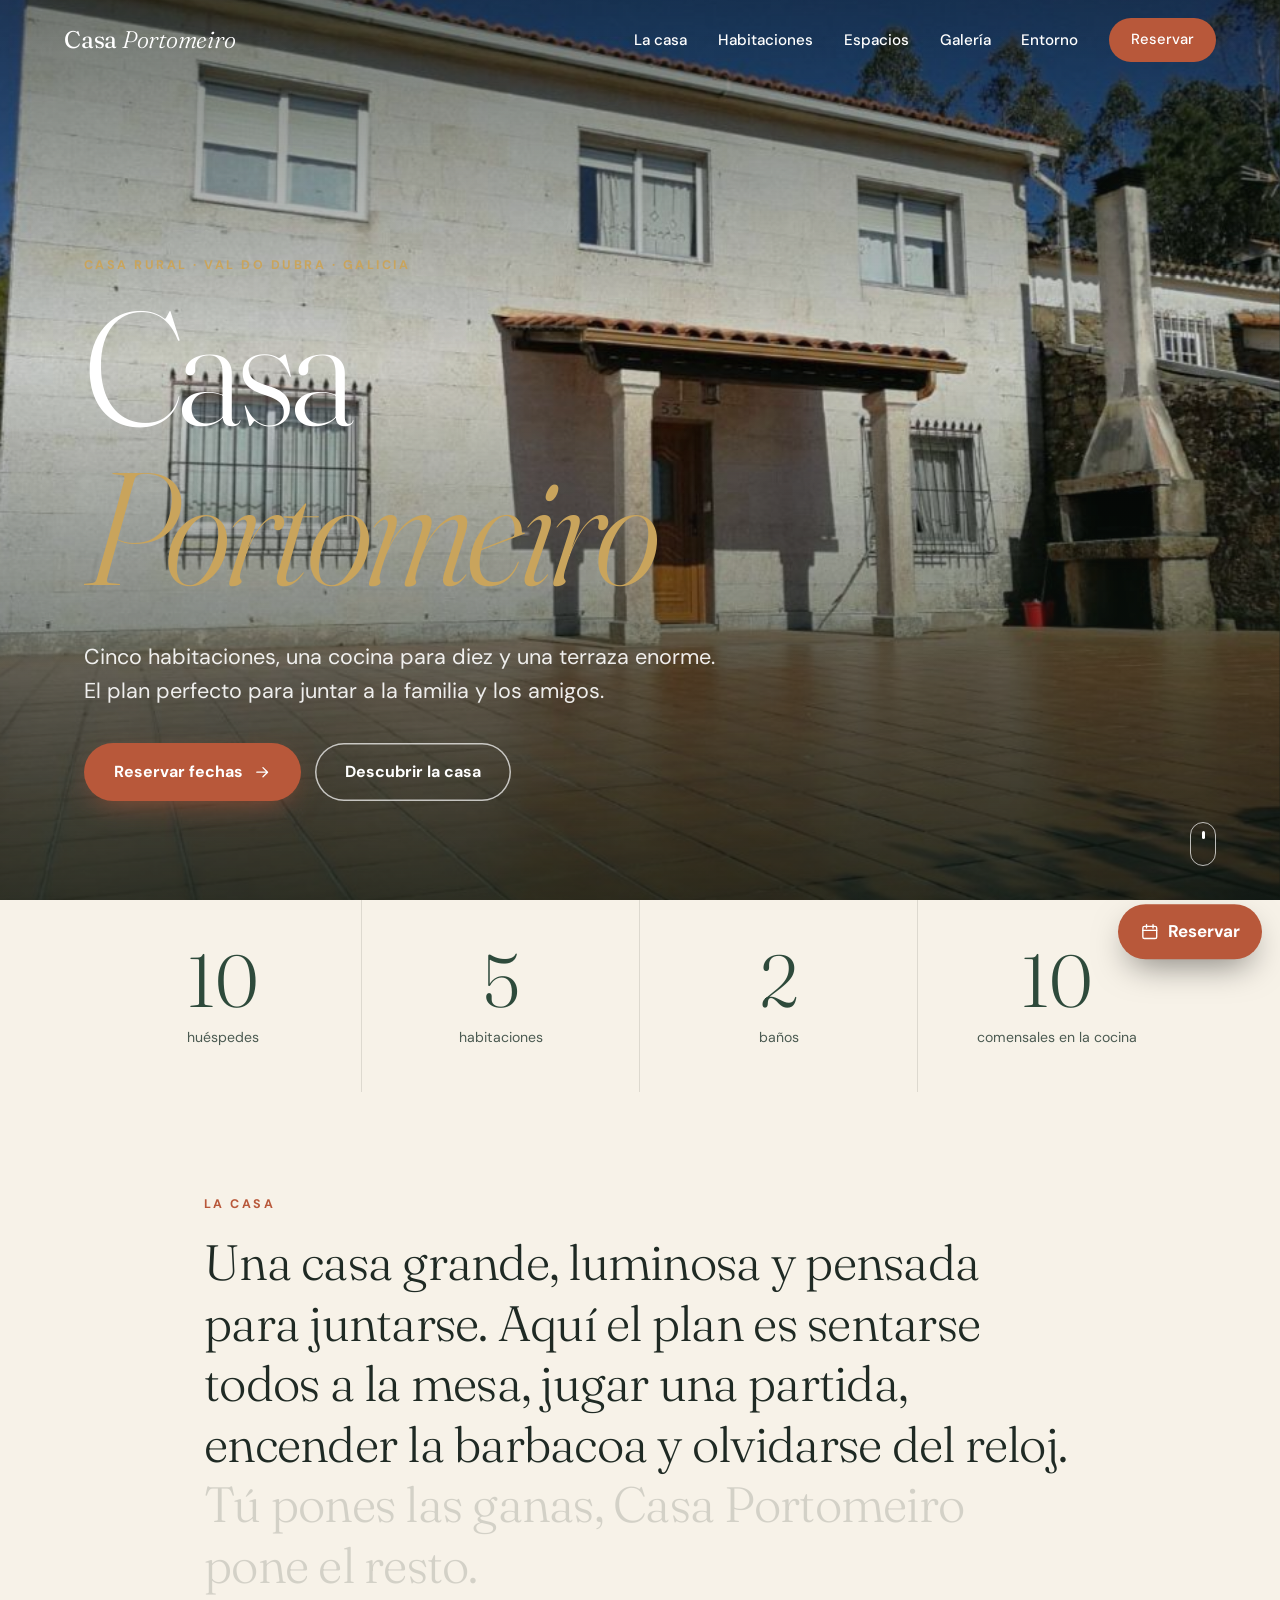
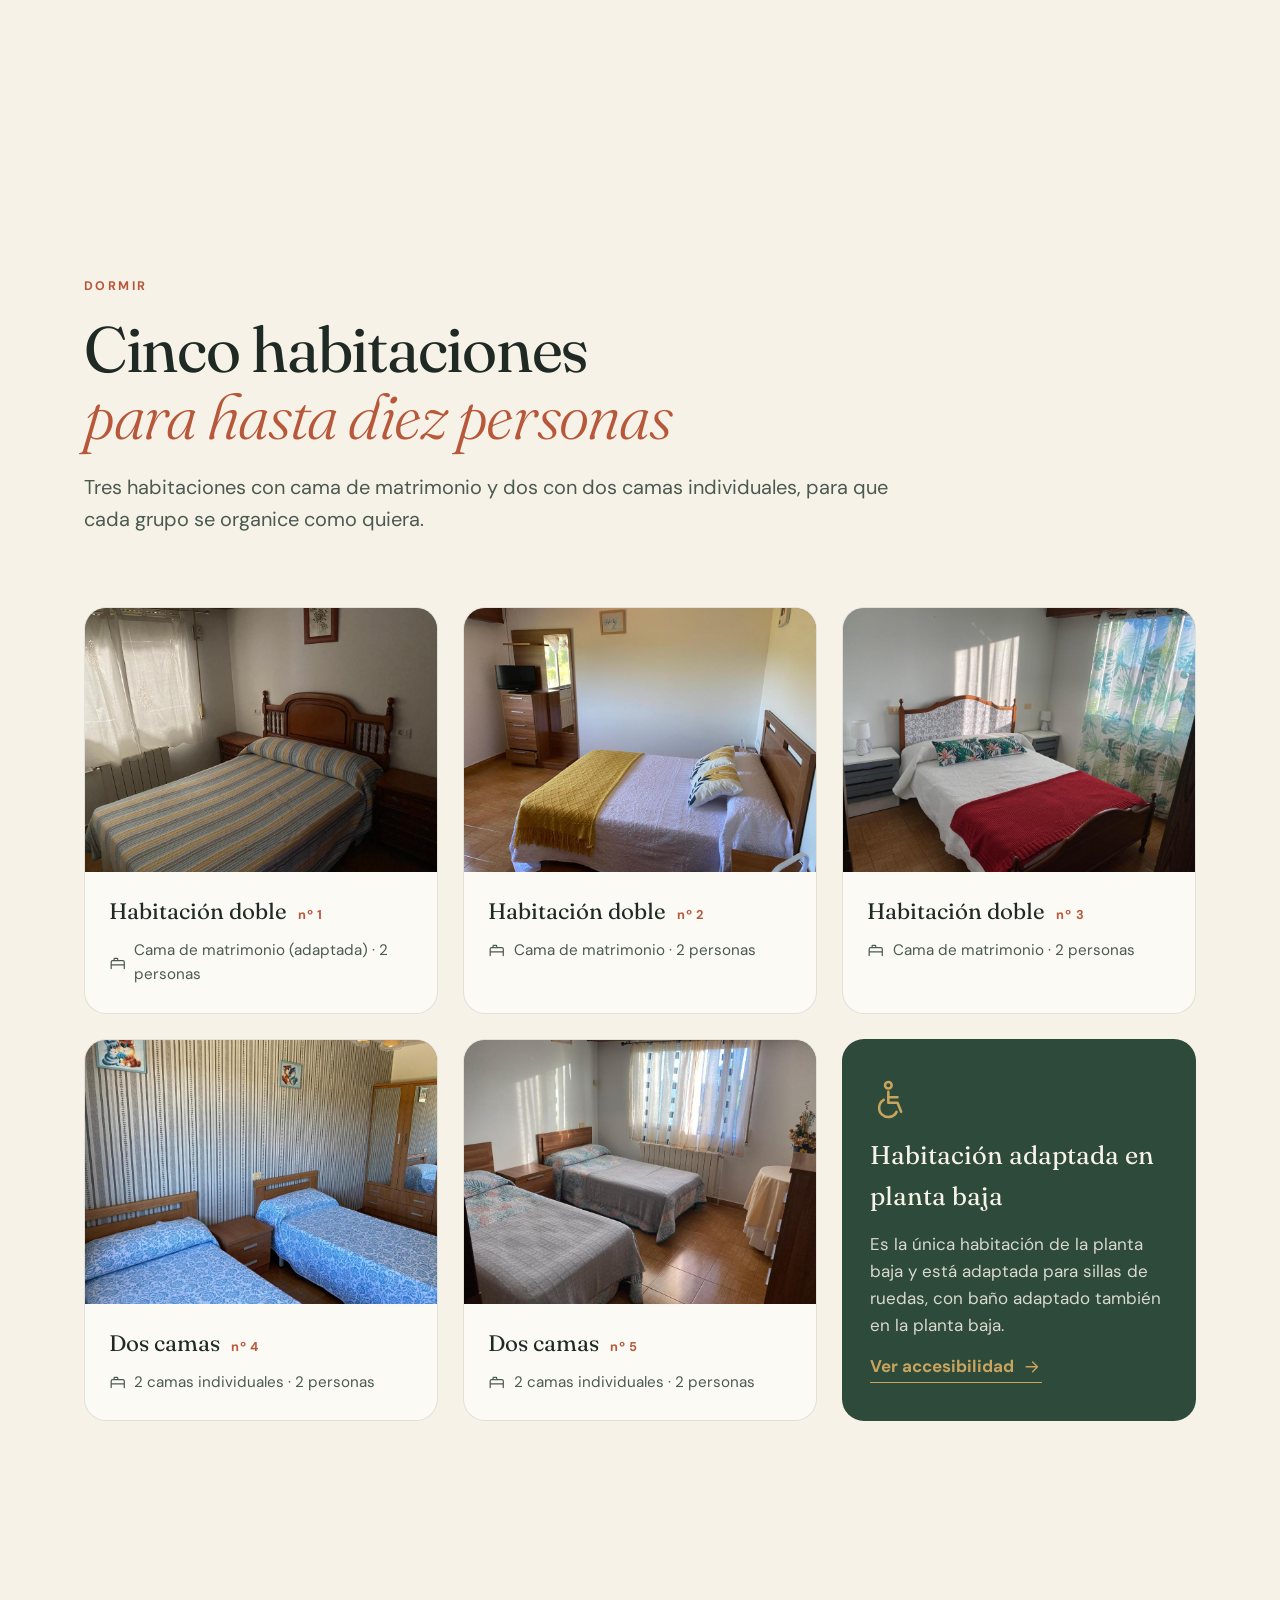
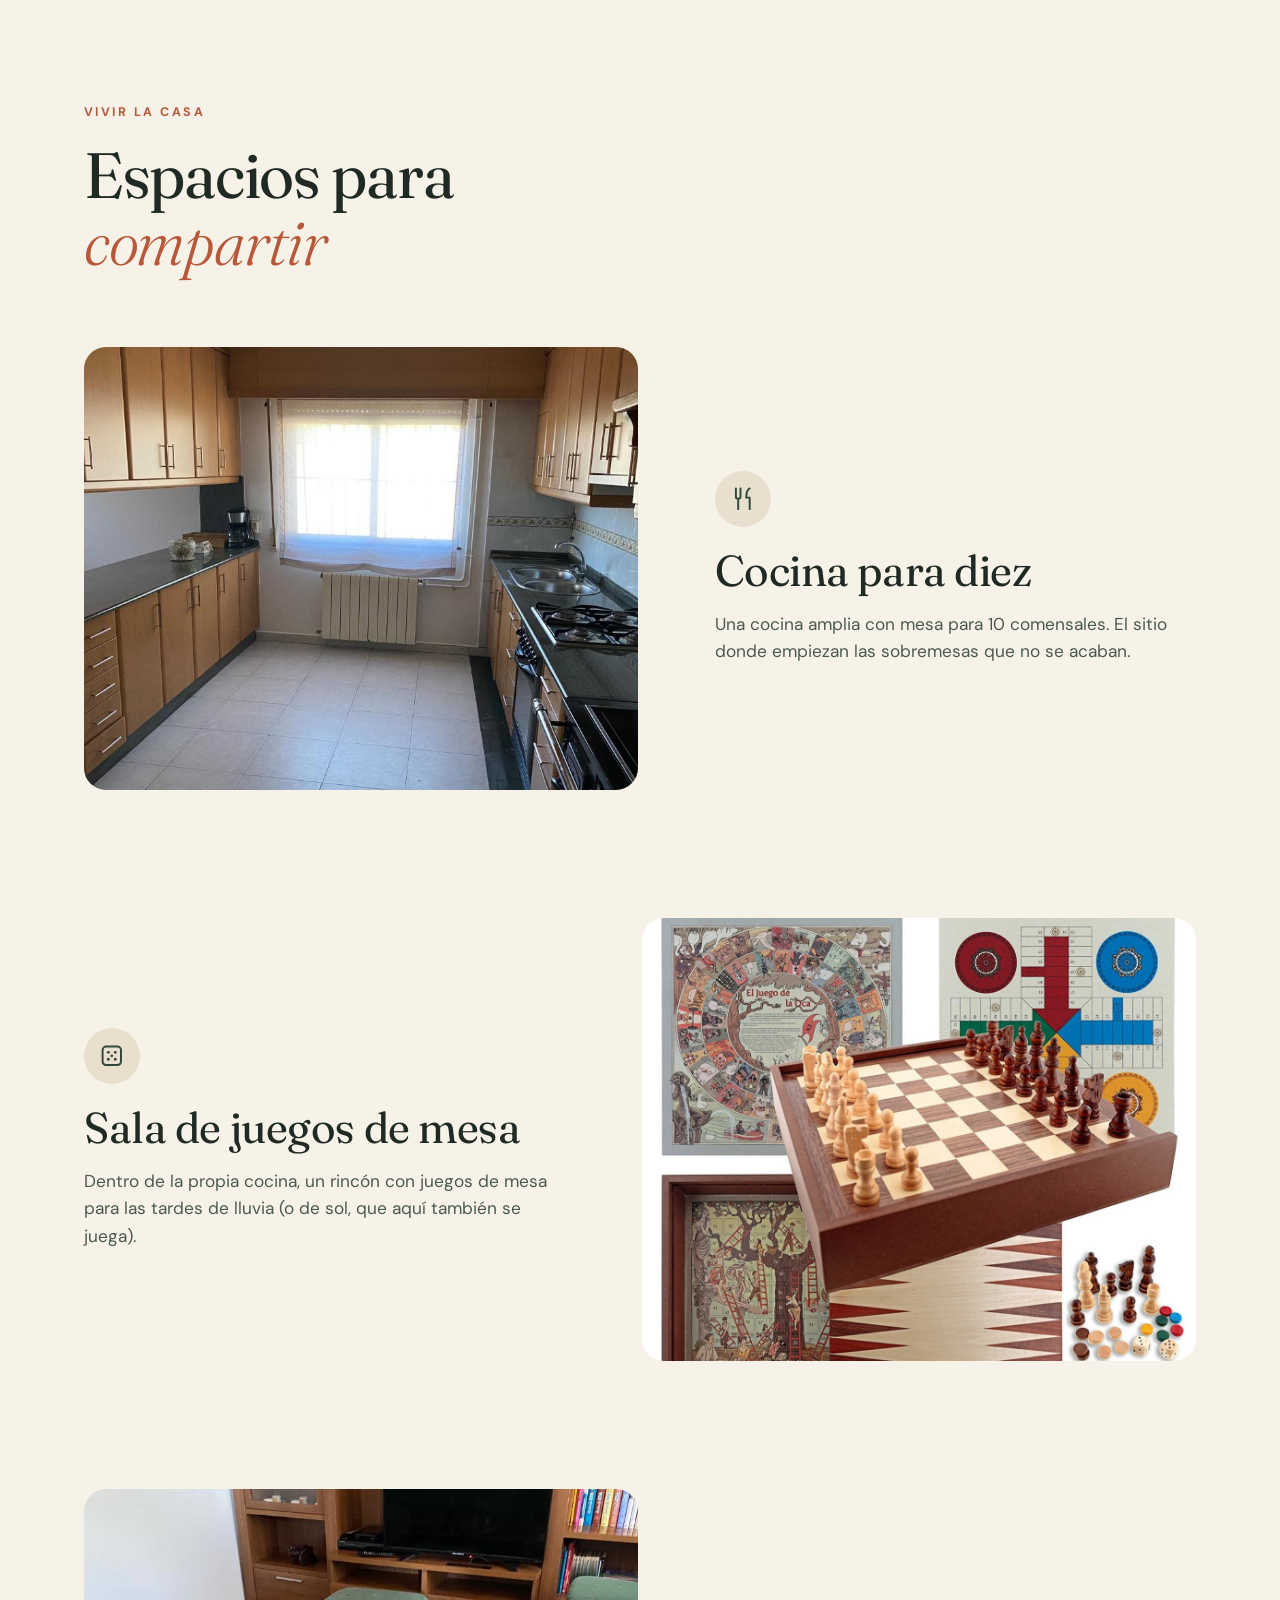
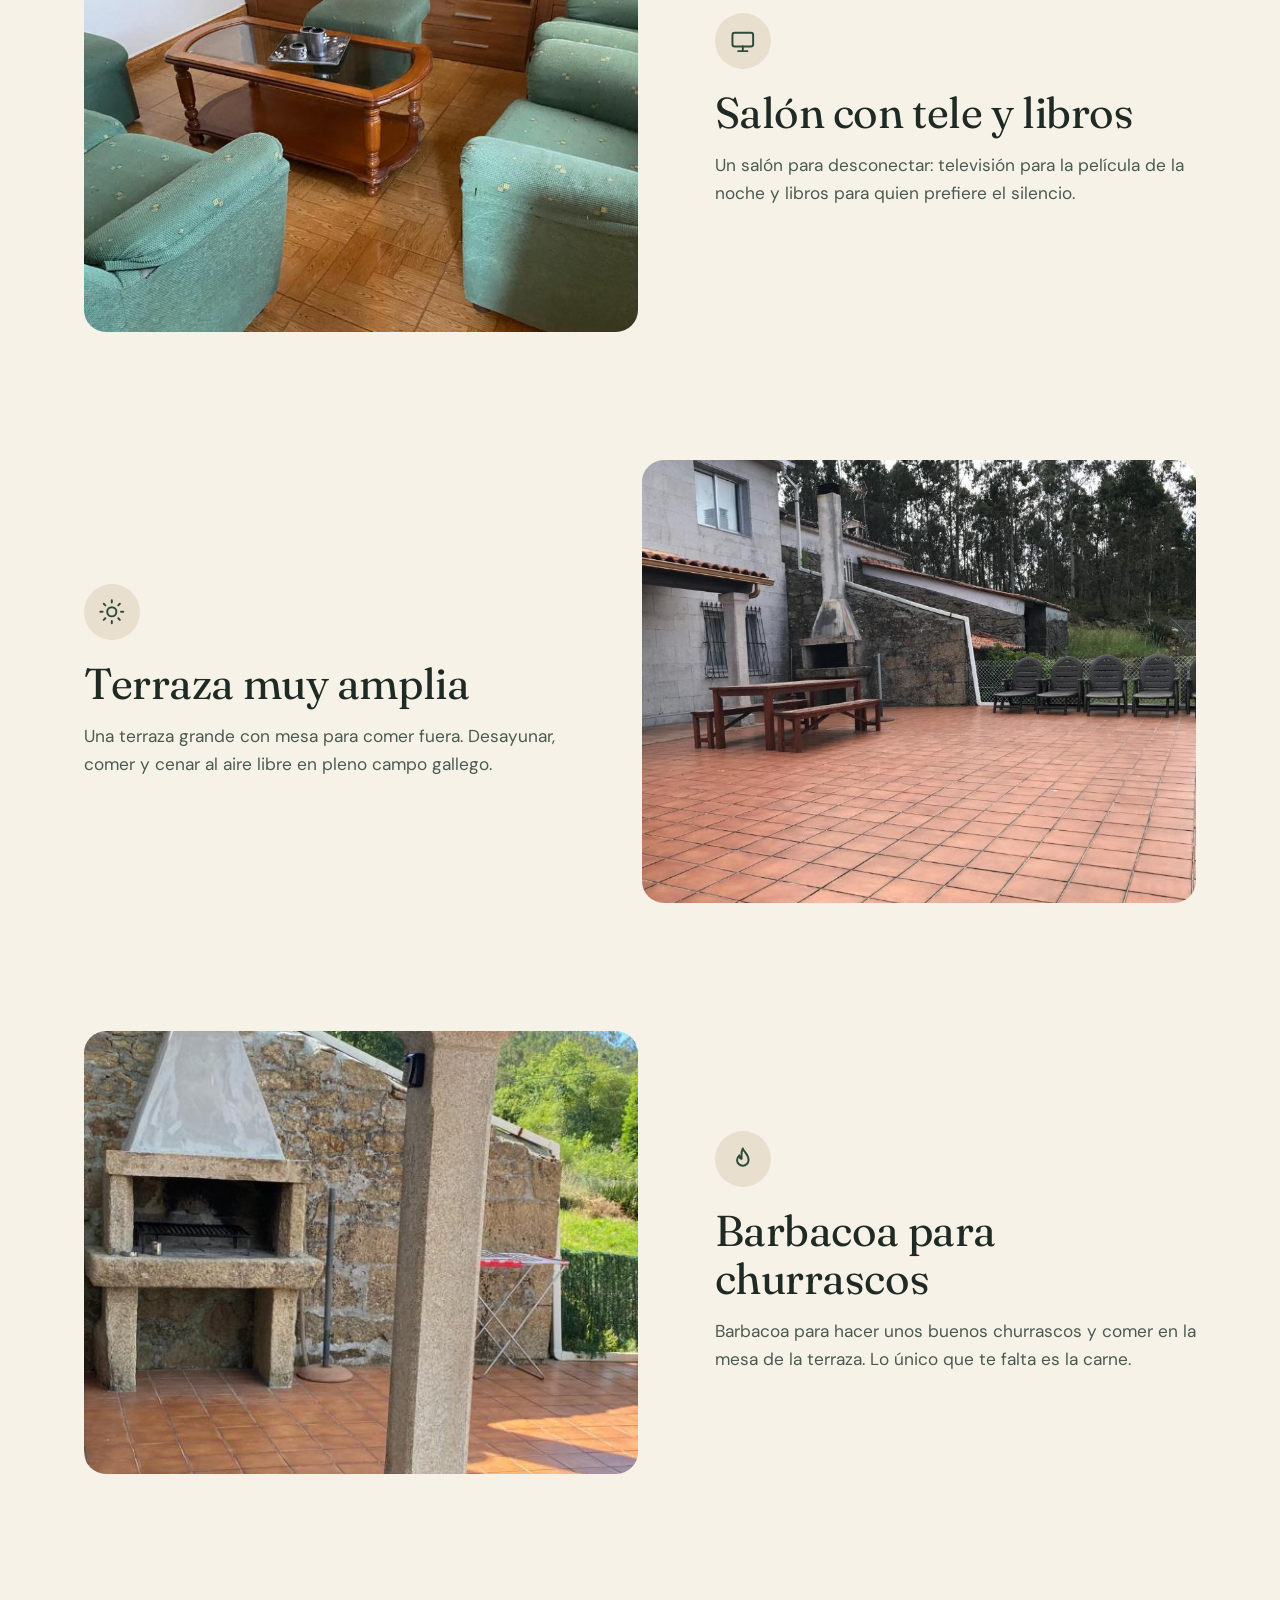
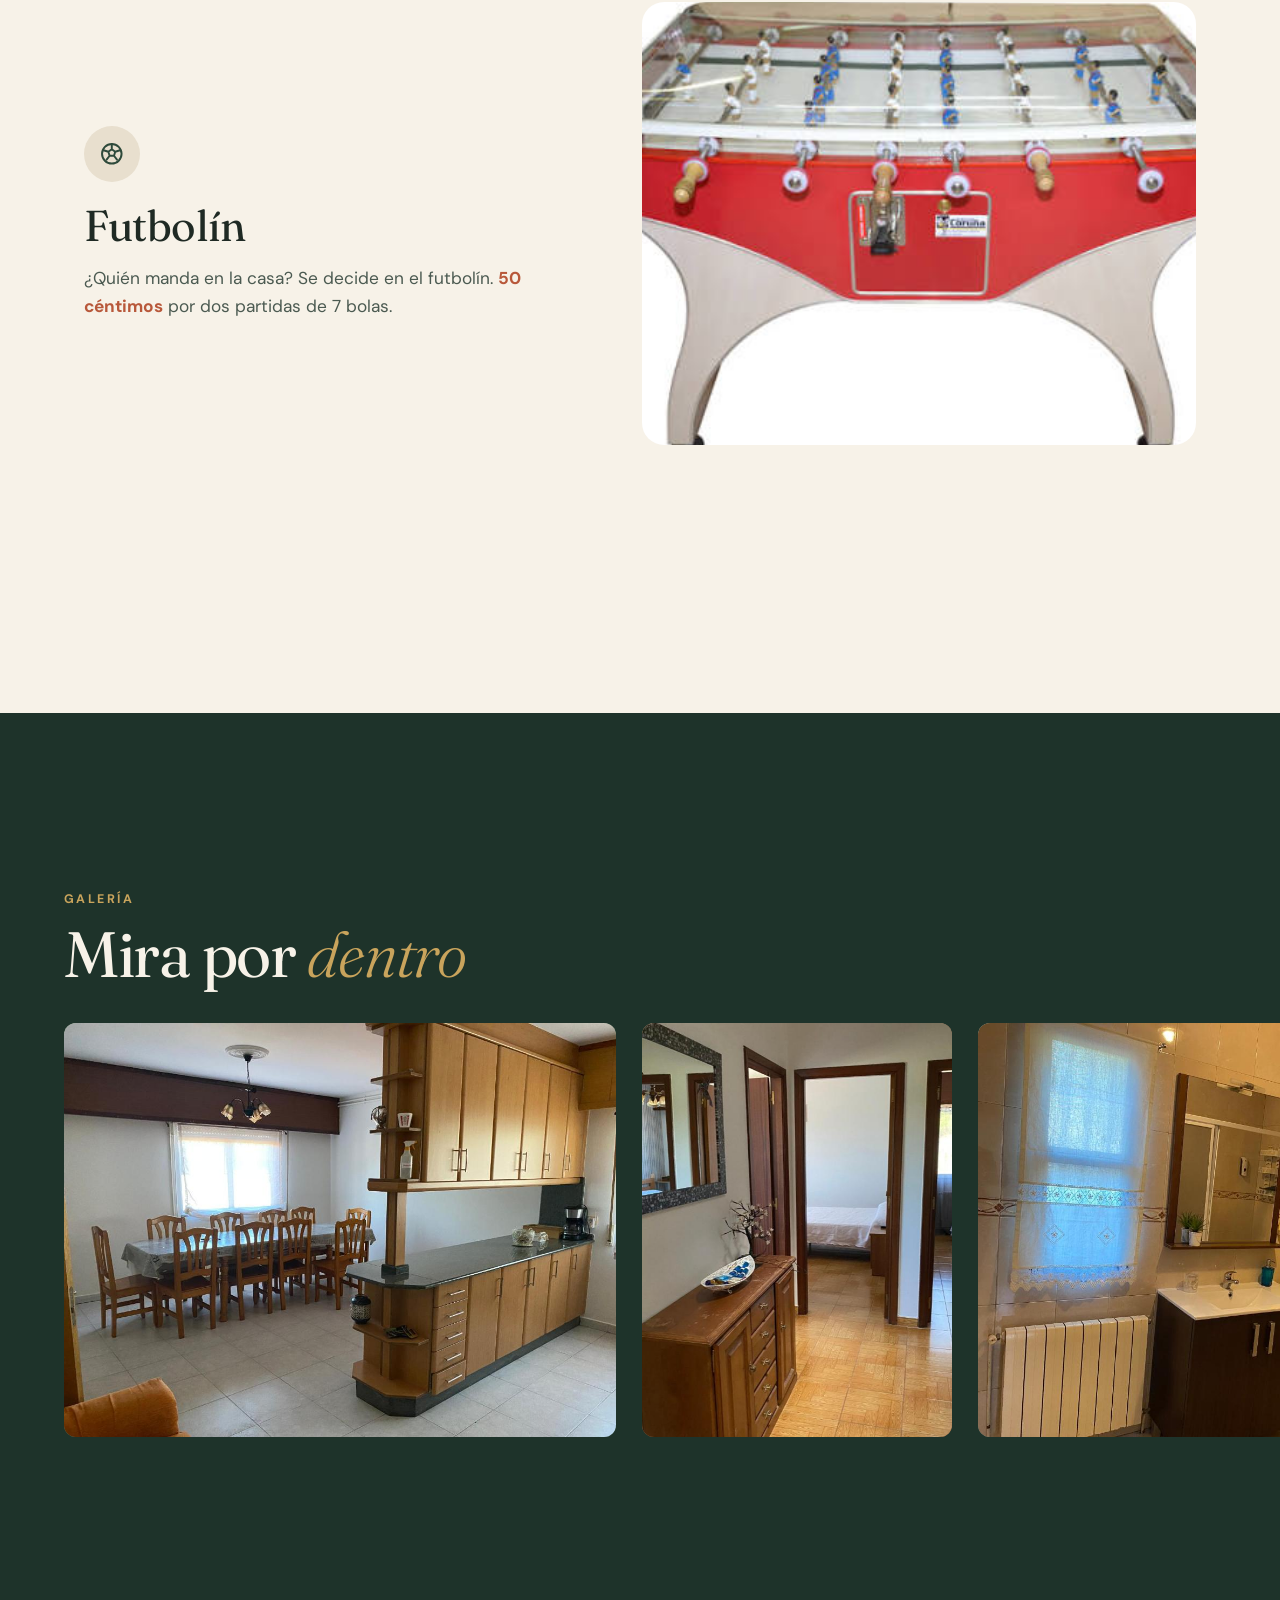
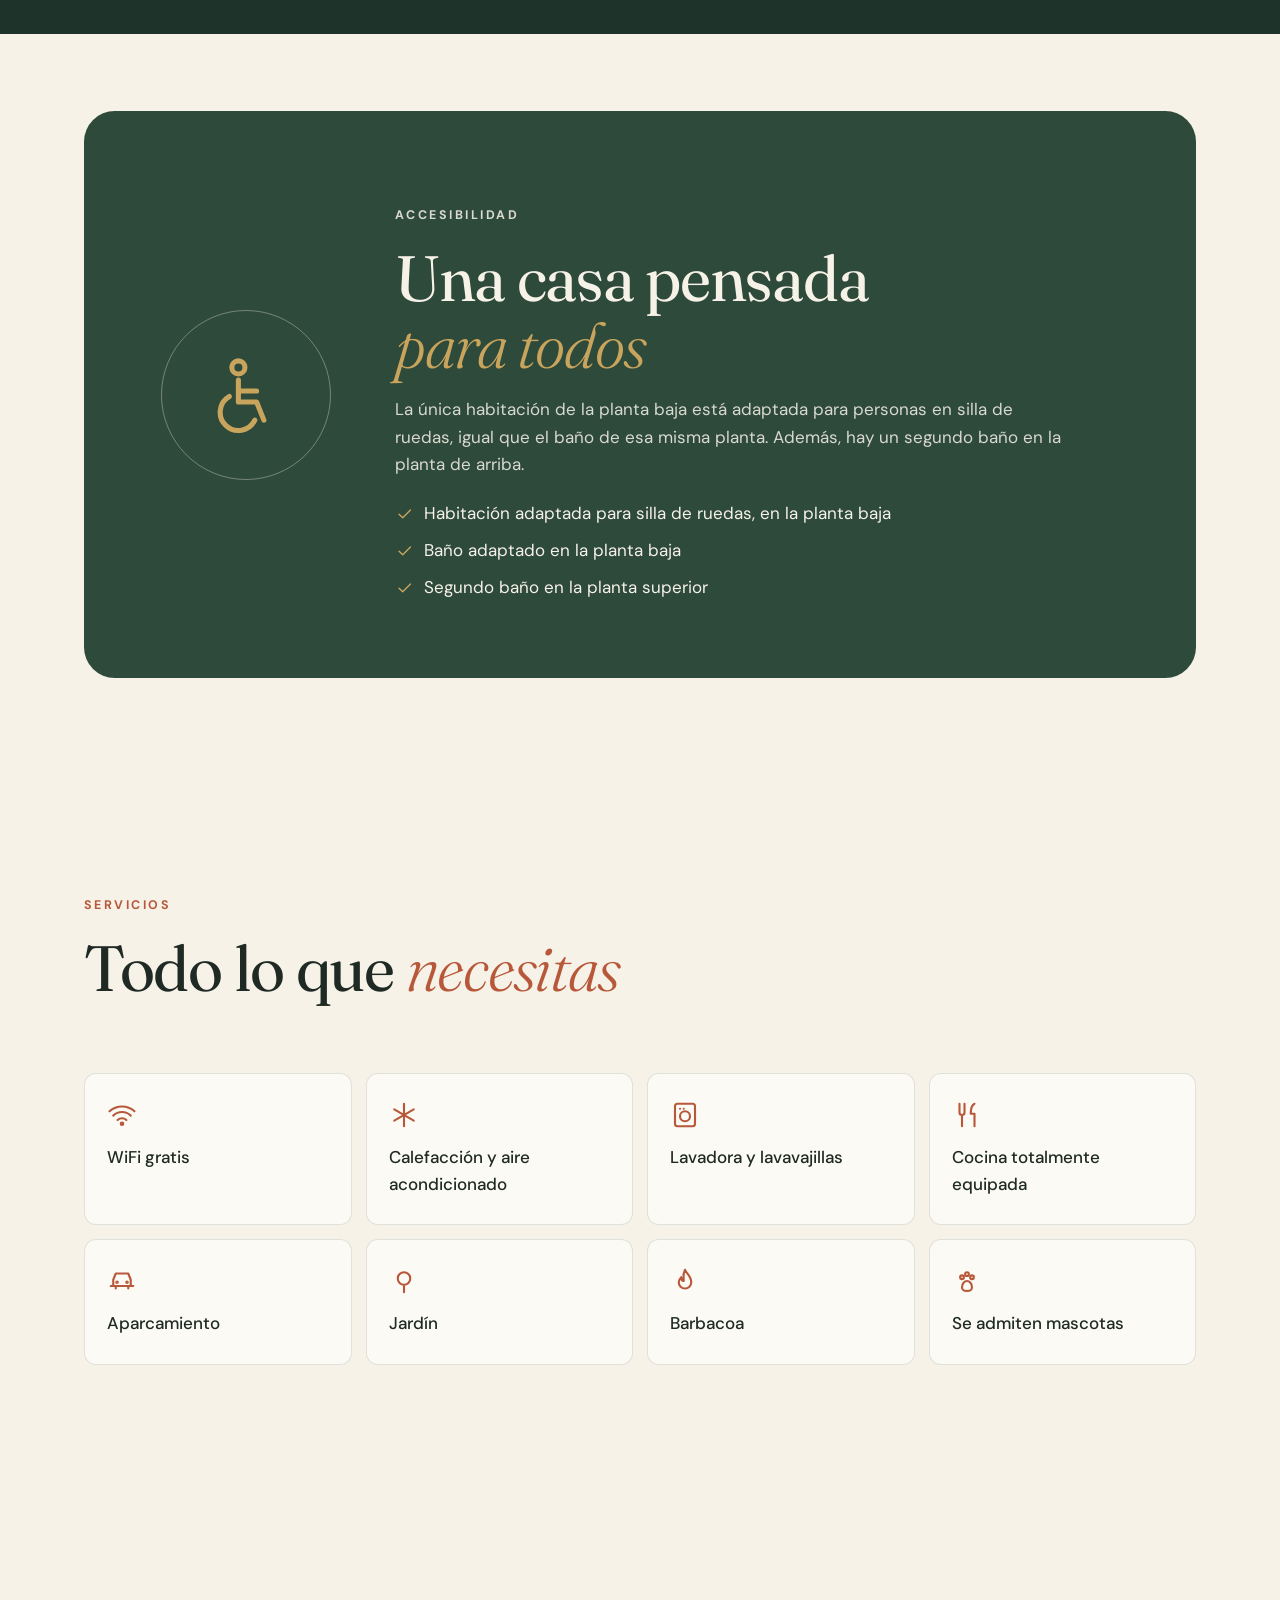
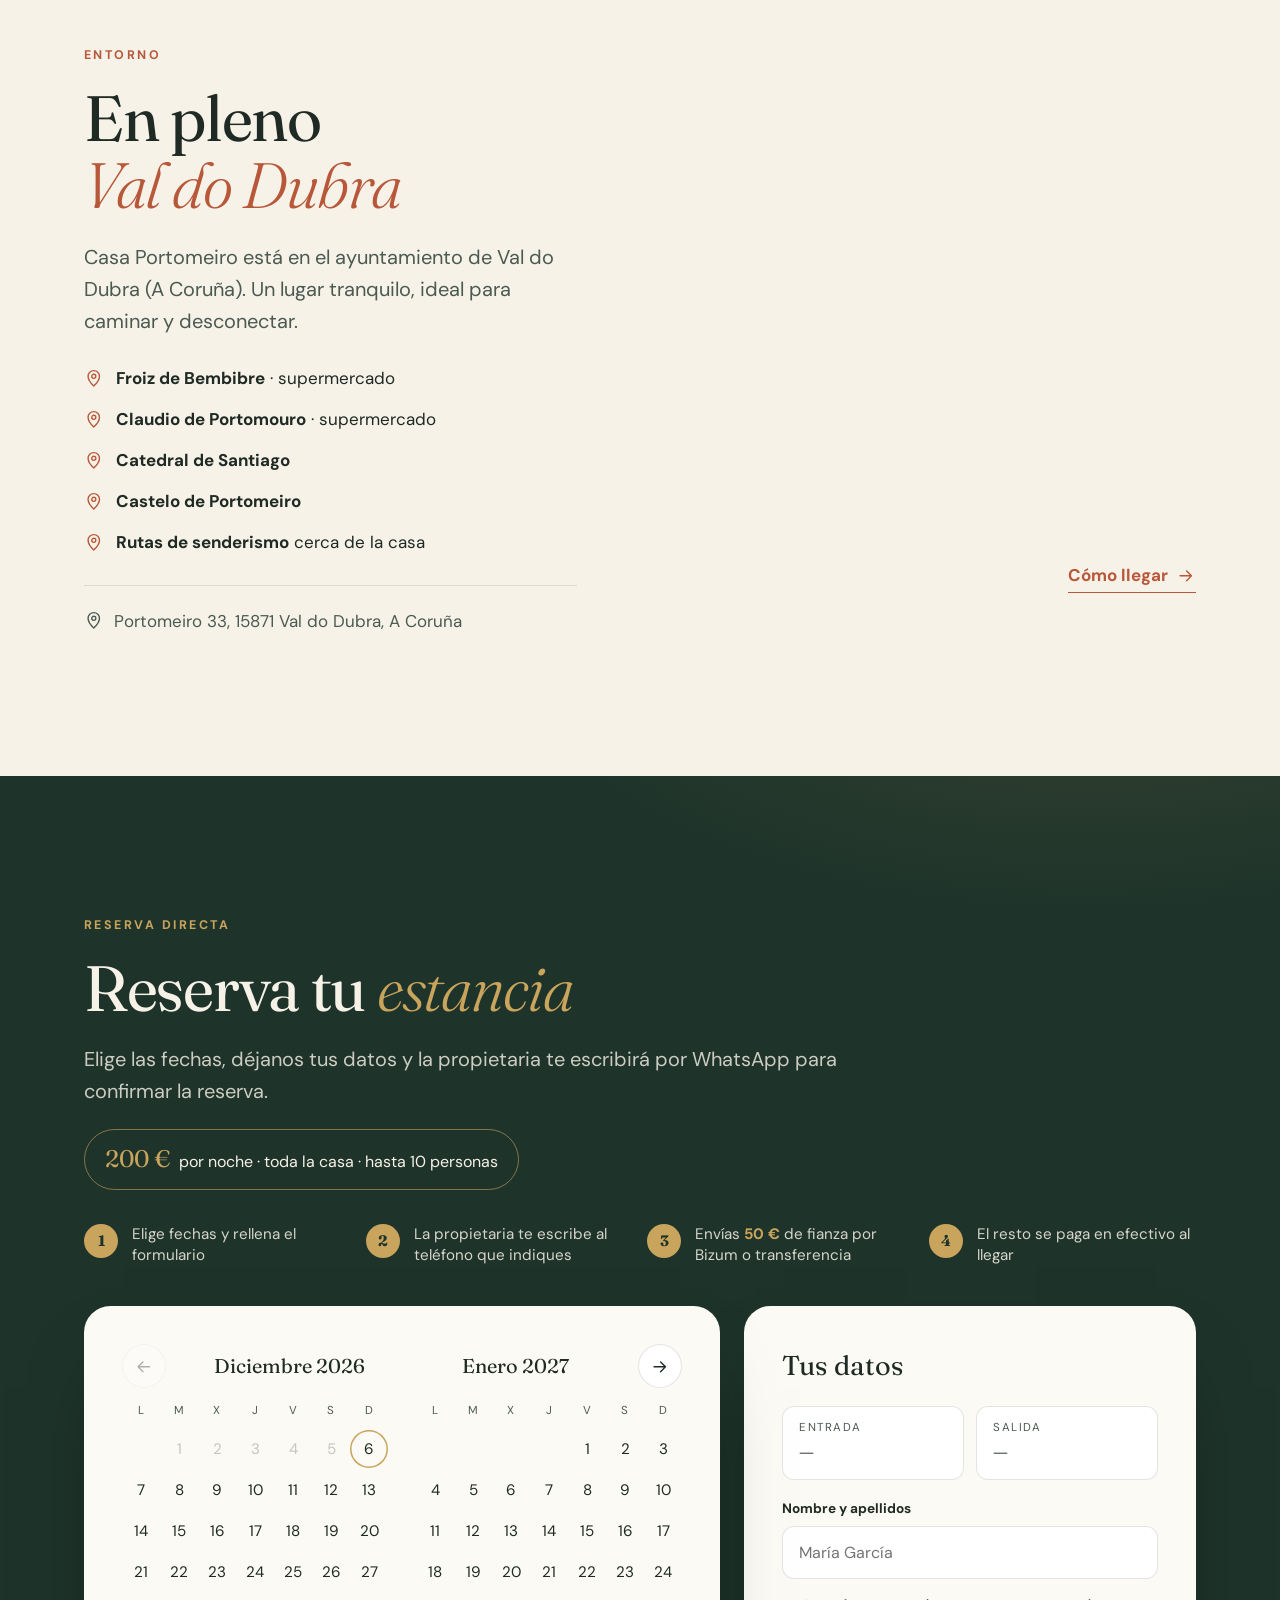
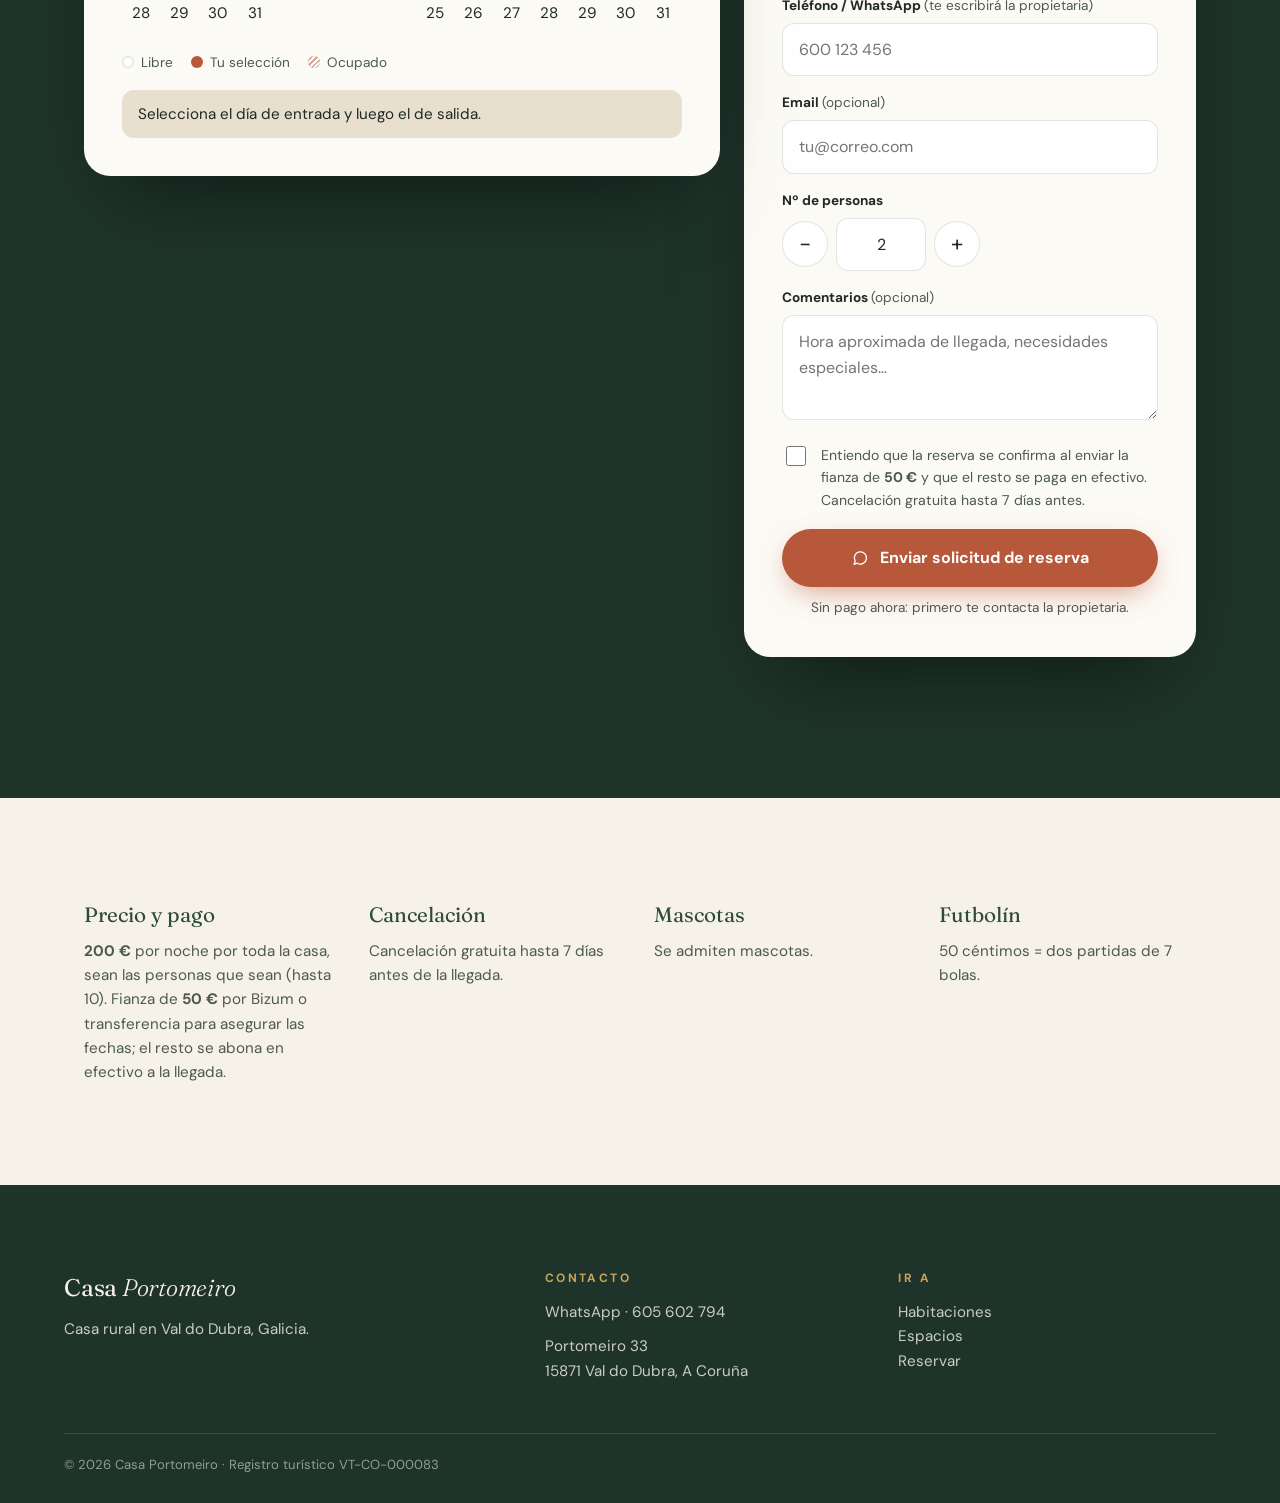
==== index.html @ 1fb5bafe "Add files via upload" ====
<!DOCTYPE html>
<html lang="es">
<head>
<meta charset="utf-8">
<meta name="viewport" content="width=device-width, initial-scale=1">
<title>Casa Portomeiro · Casa rural en Val do Dubra, Galicia</title>
<meta name="description" content="Casa Portomeiro: casa rural en Val do Dubra (A Coruña) para hasta 10 personas. 5 habitaciones, cocina para 10, terraza, barbacoa y futbolín. Reserva online.">
<meta property="og:title" content="Casa Portomeiro · Casa rural en Val do Dubra">
<meta property="og:description" content="5 habitaciones, cocina para 10, terraza, barbacoa y futbolín. Reserva directa con la propietaria.">
<meta property="og:type" content="website">
<meta name="theme-color" content="#2E4A3B">
<link rel="preconnect" href="https://fonts.googleapis.com">
<link rel="preconnect" href="https://fonts.gstatic.com" crossorigin>
<link href="https://fonts.googleapis.com/css2?family=DM+Sans:opsz,wght@9..40,400;9..40,500;9..40,700&family=Fraunces:opsz,wght@9..144,300;9..144,400;9..144,600&display=swap" rel="stylesheet">
<script>document.documentElement.classList.add('js')</script>
<link rel="stylesheet" href="css/style.css">
</head>
<body>

<!-- Iconos (sprite SVG) -->
<svg width="0" height="0" style="position:absolute" aria-hidden="true">
  <defs>
    <symbol id="i-bed" viewBox="0 0 24 24"><path d="M3 18v-7a2 2 0 0 1 2-2h14a2 2 0 0 1 2 2v7M3 15h18M3 18v2M21 18v2M7 9V7a1 1 0 0 1 1-1h3a1 1 0 0 1 1 1v2"/></symbol>
    <symbol id="i-users" viewBox="0 0 24 24"><circle cx="9" cy="8" r="3"/><path d="M3 20c0-3.3 2.7-6 6-6s6 2.7 6 6"/><circle cx="17" cy="9" r="2.5"/><path d="M17 14c2.5 0 4.5 2 4.5 4.5"/></symbol>
    <symbol id="i-bath" viewBox="0 0 24 24"><path d="M4 12h16v3a4 4 0 0 1-4 4H8a4 4 0 0 1-4-4v-3zM6 12V6a2 2 0 0 1 4 0M6 19l-1 2M18 19l1 2"/></symbol>
    <symbol id="i-access" viewBox="0 0 24 24"><circle cx="10" cy="4.5" r="1.8"/><path d="M10 8v6h5l2 5M10 11h5"/><path d="M7.5 12.5a5 5 0 1 0 7 6.5"/></symbol>
    <symbol id="i-utensils" viewBox="0 0 24 24"><path d="M6 3v7a2 2 0 0 0 2 2v9M10 3v7a2 2 0 0 1-2 2M18 3c-2 1-3 4-3 8h3v10"/></symbol>
    <symbol id="i-tv" viewBox="0 0 24 24"><rect x="3" y="5" width="18" height="12" rx="2"/><path d="M8 21h8M12 17v4"/></symbol>
    <symbol id="i-book" viewBox="0 0 24 24"><path d="M4 5a2 2 0 0 1 2-2h13v16H6a2 2 0 0 0-2 2V5zM4 19h15"/></symbol>
    <symbol id="i-dice" viewBox="0 0 24 24"><rect x="4" y="4" width="16" height="16" rx="3"/><g fill="currentColor" stroke="none"><circle cx="9" cy="9" r="1.2"/><circle cx="15" cy="15" r="1.2"/><circle cx="12" cy="12" r="1.2"/><circle cx="15" cy="9" r="1.2"/><circle cx="9" cy="15" r="1.2"/></g></symbol>
    <symbol id="i-flame" viewBox="0 0 24 24"><path d="M12 3c1 3 5 5 5 10a5 5 0 0 1-10 0c0-2 1-3 2-4 0 2 1 3 2 3 0-3-1-5 1-9z"/></symbol>
    <symbol id="i-sun" viewBox="0 0 24 24"><circle cx="12" cy="12" r="4"/><path d="M12 2v2M12 20v2M2 12h2M20 12h2M5 5l1.4 1.4M17.6 17.6L19 19M5 19l1.4-1.4M17.6 6.4L19 5"/></symbol>
    <symbol id="i-wifi" viewBox="0 0 24 24"><path d="M2 9a15 15 0 0 1 20 0M5 12.5a10 10 0 0 1 14 0M8.5 16a5 5 0 0 1 7 0"/><circle cx="12" cy="19" r="1"/></symbol>
    <symbol id="i-car" viewBox="0 0 24 24"><path d="M5 16v-5l2-5h10l2 5v5M3 16h18M7 16v2M17 16v2"/><circle cx="8" cy="13" r=".6"/><circle cx="16" cy="13" r=".6"/></symbol>
    <symbol id="i-snow" viewBox="0 0 24 24"><path d="M12 3v18M4.2 7.5l15.6 9M4.2 16.5l15.6-9"/></symbol>
    <symbol id="i-wash" viewBox="0 0 24 24"><rect x="4" y="3" width="16" height="18" rx="2"/><circle cx="12" cy="13" r="4"/><path d="M8 7h.01M11 7h.01"/></symbol>
    <symbol id="i-paw" viewBox="0 0 24 24"><circle cx="8" cy="9" r="1.5"/><circle cx="16" cy="9" r="1.5"/><circle cx="12" cy="6.5" r="1.5"/><path d="M8 17c0-3 2-5 4-5s4 2 4 5-2 3-4 3-4 0-4-3z"/></symbol>
    <symbol id="i-pin" viewBox="0 0 24 24"><path d="M12 21s7-6.5 7-12a7 7 0 0 0-14 0c0 5.5 7 12 7 12z"/><circle cx="12" cy="9" r="2.5"/></symbol>
    <symbol id="i-chat" viewBox="0 0 24 24"><path d="M4 20l1.5-4A8 8 0 1 1 8 18.5L4 20z"/></symbol>
    <symbol id="i-ball" viewBox="0 0 24 24"><circle cx="12" cy="12" r="8.5"/><path d="M12 8l3 2.2-1.1 3.5h-3.8L9 10.2 12 8zM12 8V3.5M15 10.2l4.2-1.3M13.9 13.7l2.6 3.4M10.1 13.7l-2.6 3.4M9 10.2L4.8 8.9"/></symbol>
    <symbol id="i-tree" viewBox="0 0 24 24"><path d="M12 21v-6M12 15a5 5 0 1 1 0-10 5 5 0 0 1 0 10z"/></symbol>
    <symbol id="i-check" viewBox="0 0 24 24"><path d="M5 12.5l4.5 4.5L19 7.5"/></symbol>
    <symbol id="i-arrow" viewBox="0 0 24 24"><path d="M5 12h14M13 6l6 6-6 6"/></symbol>
    <symbol id="i-cal" viewBox="0 0 24 24"><rect x="3.5" y="5" width="17" height="15" rx="2"/><path d="M3.5 10h17M8 3v4M16 3v4"/></symbol>
    <symbol id="i-camera" viewBox="0 0 24 24"><path d="M4 8h3l1.5-2h7L17 8h3v11H4z"/><circle cx="12" cy="13" r="3.5"/></symbol>
  </defs>
</svg>

<div class="progress" id="progress" aria-hidden="true"></div>

<!-- ============ NAV ============ -->
<header class="nav" id="nav">
  <a href="#inicio" class="nav__logo">Casa <em>Portomeiro</em></a>
  <nav class="nav__links" id="navLinks" aria-label="Principal">
    <a href="#casa">La casa</a>
    <a href="#habitaciones">Habitaciones</a>
    <a href="#espacios">Espacios</a>
    <a href="#galeria">Galería</a>
    <a href="#entorno">Entorno</a>
    <a href="#reservar" class="btn btn--small">Reservar</a>
  </nav>
  <button class="nav__burger" id="burger" aria-label="Abrir menú" aria-expanded="false"><span></span><span></span></button>
</header>

<main>

<!-- ============ HERO ============ -->
<section class="hero" id="inicio">
  <div class="hero__bg ph ph--hero" data-parallax="0.35">
    <img src="fotos/hero.jpg" alt="Casa Portomeiro, casa rural en Val do Dubra" fetchpriority="high">
    <span class="ph__label"><svg><use href="#i-camera"/></svg> fotos/hero.jpg</span>
  </div>
  <div class="hero__shade"></div>
  <div class="hero__content" id="heroContent">
    <p class="eyebrow hero__eyebrow">Casa rural · Val do Dubra · Galicia</p>
    <h1 class="hero__title"><span class="line"><span>Casa</span></span><span class="line"><span><em>Portomeiro</em></span></span></h1>
    <p class="hero__sub">Cinco habitaciones, una cocina para diez y una terraza enorme.<br>El plan perfecto para juntar a la familia y los amigos.</p>
    <div class="hero__cta">
      <a href="#reservar" class="btn">Reservar fechas <svg class="ic"><use href="#i-arrow"/></svg></a>
      <a href="#casa" class="btn btn--ghost">Descubrir la casa</a>
    </div>
  </div>
  <a href="#casa" class="hero__scroll" aria-label="Bajar"><span></span></a>
</section>

<!-- ============ CIFRAS ============ -->
<section class="stats" aria-label="La casa en cifras">
  <div class="stat reveal" style="--d:0ms"><b data-count="10">0</b><span>huéspedes</span></div>
  <div class="stat reveal" style="--d:100ms"><b data-count="5">0</b><span>habitaciones</span></div>
  <div class="stat reveal" style="--d:200ms"><b data-count="2">0</b><span>baños</span></div>
  <div class="stat reveal" style="--d:300ms"><b data-count="10">0</b><span>comensales en la cocina</span></div>
</section>

<!-- ============ LA CASA ============ -->
<section class="section manifesto" id="casa">
  <p class="eyebrow reveal">La casa</p>
  <p class="manifesto__text" id="manifesto">Una casa grande, luminosa y pensada para juntarse. Aquí el plan es sentarse todos a la mesa, jugar una partida, encender la barbacoa y olvidarse del reloj. Tú pones las ganas, Casa Portomeiro pone el resto.</p>
</section>

<!-- ============ HABITACIONES ============ -->
<section class="section rooms" id="habitaciones">
  <div class="section__head">
    <p class="eyebrow reveal">Dormir</p>
    <h2 class="h2 reveal">Cinco habitaciones<br><em>para hasta diez personas</em></h2>
    <p class="lead reveal">Tres habitaciones con cama de matrimonio y dos con dos camas individuales, para que cada grupo se organice como quiera.</p>
  </div>

  <div class="rooms__grid">
    <article class="room reveal" style="--d:0ms">
      <div class="ph ph--a"><img src="fotos/habitacion-1.jpg" alt="Habitación doble 1" loading="lazy"><span class="ph__label"><svg><use href="#i-camera"/></svg> habitacion-1.jpg</span></div>
      <div class="room__body"><h3>Habitación doble <small>nº 1</small></h3><p><svg class="ic"><use href="#i-bed"/></svg> Cama de matrimonio (adaptada) · 2 personas</p></div>
    </article>
    <article class="room reveal" style="--d:100ms">
      <div class="ph ph--b"><img src="fotos/habitacion-2.jpg" alt="Habitación doble 2" loading="lazy"><span class="ph__label"><svg><use href="#i-camera"/></svg> habitacion-2.jpg</span></div>
      <div class="room__body"><h3>Habitación doble <small>nº 2</small></h3><p><svg class="ic"><use href="#i-bed"/></svg> Cama de matrimonio · 2 personas</p></div>
    </article>
    <article class="room reveal" style="--d:200ms">
      <div class="ph ph--c"><img src="fotos/habitacion-3.jpg" alt="Habitación doble 3" loading="lazy"><span class="ph__label"><svg><use href="#i-camera"/></svg> habitacion-3.jpg</span></div>
      <div class="room__body"><h3>Habitación doble <small>nº 3</small></h3><p><svg class="ic"><use href="#i-bed"/></svg> Cama de matrimonio · 2 personas</p></div>
    </article>
    <article class="room reveal" style="--d:0ms">
      <div class="ph ph--b"><img src="fotos/habitacion-4.jpg" alt="Habitación con dos camas 4" loading="lazy"><span class="ph__label"><svg><use href="#i-camera"/></svg> habitacion-4.jpg</span></div>
      <div class="room__body"><h3>Dos camas <small>nº 4</small></h3><p><svg class="ic"><use href="#i-bed"/></svg> 2 camas individuales · 2 personas</p></div>
    </article>
    <article class="room reveal" style="--d:100ms">
      <div class="ph ph--a"><img src="fotos/habitacion-5.jpg" alt="Habitación con dos camas 5" loading="lazy"><span class="ph__label"><svg><use href="#i-camera"/></svg> habitacion-5.jpg</span></div>
      <div class="room__body"><h3>Dos camas <small>nº 5</small></h3><p><svg class="ic"><use href="#i-bed"/></svg> 2 camas individuales · 2 personas</p></div>
    </article>
    <article class="room room--note reveal" style="--d:200ms">
      <svg class="ic ic--xl"><use href="#i-access"/></svg>
      <h3>Habitación adaptada en planta baja</h3>
      <p>Es la única habitación de la planta baja y está adaptada para sillas de ruedas, con baño adaptado también en la planta baja.</p>
      <a href="#accesible" class="link">Ver accesibilidad <svg class="ic"><use href="#i-arrow"/></svg></a>
    </article>
  </div>
</section>

<!-- ============ ESPACIOS ============ -->
<section class="section spaces" id="espacios">
  <div class="section__head">
    <p class="eyebrow reveal">Vivir la casa</p>
    <h2 class="h2 reveal">Espacios para<br><em>compartir</em></h2>
  </div>

  <article class="space">
    <div class="space__media mask"><div class="ph ph--c" data-parallax-img><img src="fotos/cocina.jpg" alt="Cocina amplia con mesa para diez" loading="lazy"><span class="ph__label"><svg><use href="#i-camera"/></svg> cocina.jpg</span></div></div>
    <div class="space__text reveal">
      <span class="space__icon"><svg class="ic"><use href="#i-utensils"/></svg></span>
      <h3>Cocina para diez</h3>
      <p>Una cocina amplia con mesa para 10 comensales. El sitio donde empiezan las sobremesas que no se acaban.</p>
    </div>
  </article>

  <article class="space space--rev">
    <div class="space__media mask"><div class="ph ph--a" data-parallax-img><img src="fotos/juegos.jpg" alt="Rincón de juegos de mesa en la cocina" loading="lazy"><span class="ph__label"><svg><use href="#i-camera"/></svg> juegos.jpg</span></div></div>
    <div class="space__text reveal">
      <span class="space__icon"><svg class="ic"><use href="#i-dice"/></svg></span>
      <h3>Sala de juegos de mesa</h3>
      <p>Dentro de la propia cocina, un rincón con juegos de mesa para las tardes de lluvia (o de sol, que aquí también se juega).</p>
    </div>
  </article>

  <article class="space">
    <div class="space__media mask"><div class="ph ph--b" data-parallax-img><img src="fotos/salon.jpg" alt="Salón con televisión y libros" loading="lazy"><span class="ph__label"><svg><use href="#i-camera"/></svg> salon.jpg</span></div></div>
    <div class="space__text reveal">
      <span class="space__icon"><svg class="ic"><use href="#i-tv"/></svg></span>
      <h3>Salón con tele y libros</h3>
      <p>Un salón para desconectar: televisión para la película de la noche y libros para quien prefiere el silencio.</p>
    </div>
  </article>

  <article class="space space--rev">
    <div class="space__media mask"><div class="ph ph--c" data-parallax-img><img src="fotos/terraza.jpg" alt="Terraza amplia con mesa exterior" loading="lazy"><span class="ph__label"><svg><use href="#i-camera"/></svg> terraza.jpg</span></div></div>
    <div class="space__text reveal">
      <span class="space__icon"><svg class="ic"><use href="#i-sun"/></svg></span>
      <h3>Terraza muy amplia</h3>
      <p>Una terraza grande con mesa para comer fuera. Desayunar, comer y cenar al aire libre en pleno campo gallego.</p>
    </div>
  </article>

  <article class="space">
    <div class="space__media mask"><div class="ph ph--a" data-parallax-img><img src="fotos/barbacoa.jpg" alt="Barbacoa para hacer churrascos" loading="lazy"><span class="ph__label"><svg><use href="#i-camera"/></svg> barbacoa.jpg</span></div></div>
    <div class="space__text reveal">
      <span class="space__icon"><svg class="ic"><use href="#i-flame"/></svg></span>
      <h3>Barbacoa para churrascos</h3>
      <p>Barbacoa para hacer unos buenos churrascos y comer en la mesa de la terraza. Lo único que te falta es la carne.</p>
    </div>
  </article>

  <article class="space space--rev">
    <div class="space__media mask"><div class="ph ph--b" data-parallax-img><img src="fotos/futbolin.jpg" alt="Futbolín de la casa" loading="lazy"><span class="ph__label"><svg><use href="#i-camera"/></svg> futbolin.jpg</span></div></div>
    <div class="space__text reveal">
      <span class="space__icon"><svg class="ic"><use href="#i-ball"/></svg></span>
      <h3>Futbolín</h3>
      <p>¿Quién manda en la casa? Se decide en el futbolín. <strong>50 céntimos</strong> por dos partidas de 7 bolas.</p>
    </div>
  </article>
</section>

<!-- ============ GALERÍA (scroll horizontal) ============ -->
<section class="gallery" id="galeria" aria-label="Galería de fotos">
  <div class="gallery__pin">
    <div class="gallery__head"><p class="eyebrow">Galería</p><h2 class="h2">Mira por <em>dentro</em></h2></div>
    <div class="gallery__track" id="galleryTrack">
      <figure class="g ph ph--a"><img src="fotos/galeria-1.jpg" alt="Casa Portomeiro, foto 1" loading="lazy"><span class="ph__label"><svg><use href="#i-camera"/></svg> galeria-1.jpg</span></figure>
      <figure class="g g--tall ph ph--b"><img src="fotos/galeria-2.jpg" alt="Casa Portomeiro, foto 2" loading="lazy"><span class="ph__label"><svg><use href="#i-camera"/></svg> galeria-2.jpg</span></figure>
      <figure class="g ph ph--c"><img src="fotos/galeria-3.jpg" alt="Casa Portomeiro, foto 3" loading="lazy"><span class="ph__label"><svg><use href="#i-camera"/></svg> galeria-3.jpg</span></figure>
      <figure class="g g--wide ph ph--a"><img src="fotos/galeria-4.jpg" alt="Casa Portomeiro, foto 4" loading="lazy"><span class="ph__label"><svg><use href="#i-camera"/></svg> galeria-4.jpg</span></figure>
      <figure class="g g--tall ph ph--c"><img src="fotos/galeria-5.jpg" alt="Casa Portomeiro, foto 5" loading="lazy"><span class="ph__label"><svg><use href="#i-camera"/></svg> galeria-5.jpg</span></figure>
      <figure class="g ph ph--b"><img src="fotos/galeria-6.jpg" alt="Casa Portomeiro, foto 6" loading="lazy"><span class="ph__label"><svg><use href="#i-camera"/></svg> galeria-6.jpg</span></figure>
      <figure class="g g--wide ph ph--a"><img src="fotos/galeria-7.jpg" alt="Casa Portomeiro, foto 7" loading="lazy"><span class="ph__label"><svg><use href="#i-camera"/></svg> galeria-7.jpg</span></figure>
      <figure class="g ph ph--c"><img src="fotos/galeria-8.jpg" alt="Casa Portomeiro, foto 8" loading="lazy"><span class="ph__label"><svg><use href="#i-camera"/></svg> galeria-8.jpg</span></figure>
    </div>
  </div>
</section>

<!-- ============ ACCESIBILIDAD ============ -->
<section class="section access" id="accesible">
  <div class="access__card reveal">
    <div class="access__icon"><svg class="ic ic--xl"><use href="#i-access"/></svg></div>
    <div>
      <p class="eyebrow eyebrow--light">Accesibilidad</p>
      <h2 class="h2 h2--light">Una casa pensada<br><em>para todos</em></h2>
      <p>La única habitación de la planta baja está adaptada para personas en silla de ruedas, igual que el baño de esa misma planta. Además, hay un segundo baño en la planta de arriba.</p>
      <ul class="ticks">
        <li><svg class="ic"><use href="#i-check"/></svg> Habitación adaptada para silla de ruedas, en la planta baja</li>
        <li><svg class="ic"><use href="#i-check"/></svg> Baño adaptado en la planta baja</li>
        <li><svg class="ic"><use href="#i-check"/></svg> Segundo baño en la planta superior</li>
      </ul>
    </div>
  </div>
</section>

<!-- ============ SERVICIOS ============ -->
<section class="section amenities">
  <div class="section__head">
    <p class="eyebrow reveal">Servicios</p>
    <h2 class="h2 reveal">Todo lo que <em>necesitas</em></h2>
  </div>
  <ul class="amen">
    <li class="reveal" style="--d:0ms"><svg class="ic"><use href="#i-wifi"/></svg>WiFi gratis</li>
    <li class="reveal" style="--d:60ms"><svg class="ic"><use href="#i-snow"/></svg>Calefacción y aire acondicionado</li>
    <li class="reveal" style="--d:120ms"><svg class="ic"><use href="#i-wash"/></svg>Lavadora y lavavajillas</li>
    <li class="reveal" style="--d:180ms"><svg class="ic"><use href="#i-utensils"/></svg>Cocina totalmente equipada</li>
    <li class="reveal" style="--d:0ms"><svg class="ic"><use href="#i-car"/></svg>Aparcamiento</li>
    <li class="reveal" style="--d:60ms"><svg class="ic"><use href="#i-tree"/></svg>Jardín</li>
    <li class="reveal" style="--d:120ms"><svg class="ic"><use href="#i-flame"/></svg>Barbacoa</li>
    <li class="reveal" style="--d:180ms"><svg class="ic"><use href="#i-paw"/></svg>Se admiten mascotas</li>
  </ul>
</section>

<!-- ============ ENTORNO ============ -->
<section class="section area" id="entorno">
  <div class="area__grid">
    <div class="area__text">
      <p class="eyebrow reveal">Entorno</p>
      <h2 class="h2 reveal">En pleno<br><em>Val do Dubra</em></h2>
      <p class="lead reveal">Casa Portomeiro está en el ayuntamiento de Val do Dubra (A Coruña). Un lugar tranquilo, ideal para caminar y desconectar.</p>
      <ul class="near reveal">
        <li><svg class="ic"><use href="#i-pin"/></svg><span><b>Froiz de Bembibre</b> · supermercado</span></li>
        <li><svg class="ic"><use href="#i-pin"/></svg><span><b>Claudio de Portomouro</b> · supermercado</span></li>
        <li><svg class="ic"><use href="#i-pin"/></svg><span><b>Catedral de Santiago</b></span></li>
        <li><svg class="ic"><use href="#i-pin"/></svg><span><b>Castelo de Portomeiro</b></span></li>
        <li><svg class="ic"><use href="#i-pin"/></svg><span><b>Rutas de senderismo</b> cerca de la casa</span></li>
      </ul>
      <p class="addr reveal"><svg class="ic"><use href="#i-pin"/></svg> Portomeiro 33, 15871 Val do Dubra, A Coruña</p>
    </div>
    <div class="area__map reveal">
      <iframe title="Mapa de Casa Portomeiro" loading="lazy" referrerpolicy="no-referrer-when-downgrade"
        src="https://www.openstreetmap.org/export/embed.html?bbox=-8.6260%2C42.9740%2C-8.6020%2C42.9880&amp;layer=mapnik&amp;marker=42.980944%2C-8.614139"></iframe>
      <a class="link" target="_blank" rel="noopener" href="https://www.google.com/maps/search/?api=1&query=42.980944,-8.614139">Cómo llegar <svg class="ic"><use href="#i-arrow"/></svg></a>
    </div>
  </div>
</section>

<!-- ============ RESERVAR ============ -->
<section class="section booking" id="reservar">
  <div class="section__head">
    <p class="eyebrow eyebrow--light reveal">Reserva directa</p>
    <h2 class="h2 h2--light reveal">Reserva tu <em>estancia</em></h2>
    <p class="lead lead--light reveal">Elige las fechas, déjanos tus datos y la propietaria te escribirá por WhatsApp para confirmar la reserva.</p>
    <p class="price-tag reveal"><b data-precio>200 €</b> por noche · toda la casa · hasta 10 personas</p>
  </div>

  <div class="booking__how reveal">
    <div><b>1</b><span>Elige fechas y rellena el formulario</span></div>
    <div><b>2</b><span>La propietaria te escribe al teléfono que indiques</span></div>
    <div><b>3</b><span>Envías <em data-fianza>50 €</em> de fianza por Bizum o transferencia</span></div>
    <div><b>4</b><span>El resto se paga en efectivo al llegar</span></div>
  </div>

  <div class="booking__grid">
    <div class="card cal" id="cal">
      <div class="cal__top">
        <button type="button" class="cal__nav" id="calPrev" aria-label="Mes anterior"><svg class="ic" style="transform:scaleX(-1)"><use href="#i-arrow"/></svg></button>
        <div class="cal__months" id="calTitles"></div>
        <button type="button" class="cal__nav" id="calNext" aria-label="Mes siguiente"><svg class="ic"><use href="#i-arrow"/></svg></button>
      </div>
      <div class="cal__grids" id="calGrids"></div>
      <div class="cal__legend">
        <span><i class="dot dot--free"></i>Libre</span>
        <span><i class="dot dot--sel"></i>Tu selección</span>
        <span><i class="dot dot--busy"></i>Ocupado</span>
      </div>
      <p class="cal__status" id="calStatus">Selecciona el día de entrada y luego el de salida.</p>
    </div>

    <form class="card form" id="form" novalidate>
      <h3>Tus datos</h3>

      <div class="dates">
        <div><label>Entrada</label><output id="outIn">—</output></div>
        <div><label>Salida</label><output id="outOut">—</output></div>
      </div>

      <label class="field"><span>Nombre y apellidos</span>
        <input type="text" name="nombre" autocomplete="name" required maxlength="80" placeholder="María García">
      </label>
      <label class="field"><span>Teléfono / WhatsApp <em>(te escribirá la propietaria)</em></span>
        <input type="tel" name="telefono" autocomplete="tel" inputmode="tel" required maxlength="20" placeholder="600 123 456">
      </label>
      <label class="field"><span>Email <em>(opcional)</em></span>
        <input type="email" name="email" autocomplete="email" maxlength="120" placeholder="tu@correo.com">
      </label>
      <label class="field"><span>Nº de personas</span>
        <div class="stepper">
          <button type="button" id="gMinus" aria-label="Menos personas">−</button>
          <input type="number" name="personas" id="personas" min="1" max="10" value="2" required>
          <button type="button" id="gPlus" aria-label="Más personas">+</button>
        </div>
      </label>
      <label class="field"><span>Comentarios <em>(opcional)</em></span>
        <textarea name="comentarios" rows="3" maxlength="500" placeholder="Hora aproximada de llegada, necesidades especiales…"></textarea>
      </label>

      <!-- Anti-spam (los humanos no lo ven) -->
      <div class="hp" aria-hidden="true"><label>No rellenar<input type="text" name="web" tabindex="-1" autocomplete="off"></label></div>

      <div class="summary" id="summary" hidden>
        <div class="row"><span id="sumNights">—</span><b id="sumTotal">—</b></div>
        <div class="row"><span>Fianza para confirmar (Bizum / transferencia)</span><b id="sumDeposit">—</b></div>
        <div class="row"><span>Resto, en efectivo al llegar</span><b id="sumRest">—</b></div>
        <p class="note">Precio orientativo. La propietaria confirmará el importe final contigo.</p>
      </div>

      <label class="check"><input type="checkbox" name="acepto" required>
        <span>Entiendo que la reserva se confirma al enviar la fianza de <b data-fianza>50 €</b> y que el resto se paga en efectivo. Cancelación gratuita hasta 7 días antes.</span>
      </label>

      <p class="form__error" id="formError" role="alert" hidden></p>
      <button type="submit" class="btn btn--block" id="submitBtn"><svg class="ic"><use href="#i-chat"/></svg> Enviar solicitud de reserva</button>
      <p class="note center">Sin pago ahora: primero te contacta la propietaria.</p>
    </form>

    <div class="card done" id="done" hidden>
      <div class="done__ic"><svg class="ic ic--xl"><use href="#i-check"/></svg></div>
      <h3 id="doneTitle">¡Solicitud enviada!</h3>
      <p id="doneText"></p>
      <div class="done__sum" id="doneSum"></div>
      <a class="btn btn--wa" id="doneWa" target="_blank" rel="noopener"><svg class="ic"><use href="#i-chat"/></svg> Avisar por WhatsApp</a>
      <button type="button" class="link" id="doneAgain">Hacer otra solicitud</button>
    </div>
  </div>
</section>

<!-- ============ NORMAS ============ -->
<section class="section rules">
  <div class="rules__grid">
    <div class="reveal"><h4>Precio y pago</h4><p><b data-precio>200 €</b> por noche por toda la casa, sean las personas que sean (hasta 10). Fianza de <b data-fianza>50 €</b> por Bizum o transferencia para asegurar las fechas; el resto se abona en efectivo a la llegada.</p></div>
    <div class="reveal" style="--d:100ms"><h4>Cancelación</h4><p>Cancelación gratuita hasta 7 días antes de la llegada.</p></div>
    <div class="reveal" style="--d:200ms"><h4>Mascotas</h4><p>Se admiten mascotas.</p></div>
    <div class="reveal" style="--d:300ms"><h4>Futbolín</h4><p>50 céntimos = dos partidas de 7 bolas.</p></div>
  </div>
</section>

</main>

<footer class="footer">
  <div class="footer__top">
    <div>
      <a href="#inicio" class="nav__logo">Casa <em>Portomeiro</em></a>
      <p>Casa rural en Val do Dubra, Galicia.</p>
    </div>
    <div>
      <h5>Contacto</h5>
      <p><a id="footWa" href="#" target="_blank" rel="noopener">WhatsApp · <span id="footTel"></span></a></p>
      <p>Portomeiro 33<br>15871 Val do Dubra, A Coruña</p>
    </div>
    <div>
      <h5>Ir a</h5>
      <p><a href="#habitaciones">Habitaciones</a><br><a href="#espacios">Espacios</a><br><a href="#reservar">Reservar</a></p>
    </div>
  </div>
  <div class="footer__bottom">
    <span>© <span id="year"></span> Casa Portomeiro · Registro turístico <span id="footReg"></span></span>
  </div>
</footer>

<a href="#reservar" class="fab" id="fab" aria-label="Reservar"><svg class="ic"><use href="#i-cal"/></svg> Reservar</a>

<script src="js/config.js"></script>
<script src="js/main.js"></script>
</body>
</html>
---- css/style.css ----
/* ============================================================
   CASA PORTOMEIRO · estilos
   ============================================================ */
:root{
  --cream:#F7F2E8; --paper:#FCFAF5; --stone:#E8DFCE; --line:rgba(31,42,36,.12);
  --ink:#1F2A24; --ink-soft:#4B5A51;
  --forest:#2E4A3B; --forest-deep:#1E332A; --moss:#6B8A62;
  --terra:#B8583A; --terra-deep:#9C462B; --gold:#C9A45C;
  --wa:#1FA855;
  --r:22px; --r-sm:12px;
  --serif:"Fraunces", Georgia, serif;
  --sans:"DM Sans", system-ui, -apple-system, "Segoe UI", Roboto, sans-serif;
  --ease:cubic-bezier(.22,.8,.24,1);
  --gut:clamp(20px,5vw,72px);
  --max:1240px;
}
*,*::before,*::after{box-sizing:border-box}
html{scroll-behavior:smooth;-webkit-text-size-adjust:100%}
body{margin:0;background:var(--cream);color:var(--ink);font-family:var(--sans);font-size:17px;line-height:1.6;overflow-x:hidden;-webkit-font-smoothing:antialiased}
img{max-width:100%;display:block}
a{color:inherit}
h1,h2,h3,h4,h5,p,ul{margin:0}
ul{padding:0;list-style:none}
button{font:inherit;cursor:pointer}
em{font-style:italic}
.ic{width:1.15em;height:1.15em;fill:none;stroke:currentColor;stroke-width:1.7;stroke-linecap:round;stroke-linejoin:round;flex:none;vertical-align:-.2em}
.ic--xl{width:44px;height:44px;stroke-width:1.4}
:focus-visible{outline:3px solid var(--gold);outline-offset:3px;border-radius:6px}

/* ---------- tipografía ---------- */
.eyebrow{font-size:.78rem;letter-spacing:.2em;text-transform:uppercase;color:var(--terra);font-weight:700;margin-bottom:18px}
.eyebrow--light{color:var(--gold)}
.h2{font-family:var(--serif);font-weight:400;font-size:clamp(2.1rem,5.2vw,4rem);line-height:1.05;letter-spacing:-.02em}
.h2 em{color:var(--terra);font-weight:300}
.h2--light{color:var(--cream)}
.h2--light em{color:var(--gold)}
.lead{font-size:clamp(1.05rem,1.6vw,1.25rem);color:var(--ink-soft);max-width:58ch;margin-top:22px}
.lead--light{color:rgba(247,242,232,.8)}
.section{padding:clamp(72px,11vw,150px) var(--gut);max-width:var(--max);margin:0 auto}
.section__head{margin-bottom:clamp(36px,6vw,72px)}
.link{display:inline-flex;align-items:center;gap:8px;color:var(--terra);font-weight:700;text-decoration:none;background:none;border:0;padding:0;border-bottom:1.5px solid currentColor;padding-bottom:2px}
.link:hover{color:var(--terra-deep)}
.center{text-align:center}
.note{font-size:.85rem;color:var(--ink-soft);margin-top:10px}

/* ---------- botones ---------- */
.btn{display:inline-flex;align-items:center;justify-content:center;gap:10px;background:var(--terra);color:#fff;border:0;border-radius:999px;padding:16px 30px;font-weight:700;text-decoration:none;font-size:1rem;transition:transform .3s var(--ease),background .3s,box-shadow .3s;box-shadow:0 10px 30px -10px rgba(184,88,58,.7)}
.btn:hover{background:var(--terra-deep);transform:translateY(-2px)}
.btn:active{transform:translateY(0)}
.btn--small{padding:10px 22px;font-size:.92rem;box-shadow:none}
.btn--ghost{background:transparent;color:#fff;box-shadow:inset 0 0 0 1.5px rgba(255,255,255,.7)}
.btn--ghost:hover{background:rgba(255,255,255,.14)}
.btn--block{width:100%}
.btn--wa{background:var(--wa);box-shadow:0 10px 30px -10px rgba(31,168,85,.7)}
.btn--wa:hover{background:#178a45}
.btn[disabled]{opacity:.6;pointer-events:none}

/* ---------- barra de progreso ---------- */
.progress{position:fixed;inset:0 0 auto 0;height:3px;background:var(--gold);transform-origin:0 50%;transform:scaleX(0);z-index:200}

/* ---------- nav ---------- */
.nav{position:fixed;inset:0 0 auto 0;z-index:100;display:flex;align-items:center;justify-content:space-between;padding:18px var(--gut);color:#fff;transition:transform .5s var(--ease),background .4s,padding .4s,box-shadow .4s}
.nav.is-solid{background:rgba(252,250,245,.92);backdrop-filter:blur(14px);-webkit-backdrop-filter:blur(14px);color:var(--ink);padding-block:12px;box-shadow:0 1px 0 var(--line)}
.nav.is-hidden{transform:translateY(-110%)}
.nav__logo{font-family:var(--serif);font-size:1.5rem;text-decoration:none;letter-spacing:-.01em}
.nav__logo em{font-weight:300}
.nav__links{display:flex;align-items:center;gap:clamp(16px,2.4vw,34px);font-size:.95rem}
.nav__links a{text-decoration:none;position:relative;font-weight:500}
.nav__links a:not(.btn)::after{content:"";position:absolute;left:0;right:0;bottom:-4px;height:2px;background:currentColor;transform:scaleX(0);transform-origin:left;transition:transform .35s var(--ease)}
.nav__links a:not(.btn):hover::after{transform:scaleX(1)}
.nav__burger{display:none;background:none;border:0;width:44px;height:44px;position:relative;color:inherit}
.nav__burger span{position:absolute;left:10px;right:10px;height:2px;background:currentColor;transition:transform .35s var(--ease),top .35s}
.nav__burger span:first-child{top:17px}.nav__burger span:last-child{top:25px}
.nav__burger[aria-expanded="true"] span:first-child{top:21px;transform:rotate(45deg)}
.nav__burger[aria-expanded="true"] span:last-child{top:21px;transform:rotate(-45deg)}

/* ---------- marcadores de foto ---------- */
.ph{position:relative;overflow:hidden;background:linear-gradient(135deg,var(--g1,#7C9A78),var(--g2,#3F5F4A))}
.ph--a{--g1:#8DA783;--g2:#3E5C48}
.ph--b{--g1:#C89A72;--g2:#7D4B34}
.ph--c{--g1:#9FB0A0;--g2:#4A6157}
.ph::before{content:"";position:absolute;inset:0;background:
  radial-gradient(circle at 20% 15%,rgba(255,255,255,.22),transparent 45%),
  repeating-linear-gradient(45deg,rgba(255,255,255,.05) 0 2px,transparent 2px 14px)}
.ph img{position:absolute;inset:0;width:100%;height:100%;object-fit:cover;z-index:1}
.ph__label{position:absolute;left:50%;top:50%;transform:translate(-50%,-50%);z-index:0;display:flex;align-items:center;gap:8px;color:rgba(255,255,255,.85);font-size:.8rem;letter-spacing:.06em;white-space:nowrap;padding:8px 14px;border:1px dashed rgba(255,255,255,.5);border-radius:999px}
.ph__label .ic,.ph__label svg{width:16px;height:16px;fill:none;stroke:currentColor;stroke-width:1.7}
.no-ph .ph__label{display:none}
.no-ph .g.ph--empty{display:none}
.ph--hero{--g1:#3E5C48;--g2:#141F19}
.ph--hero .ph__label{top:auto;bottom:110px;left:auto;right:var(--gut);transform:none}

/* ---------- reveal ---------- */
.js .reveal{opacity:0;transform:translateY(36px);transition:opacity .9s var(--ease),transform .9s var(--ease);transition-delay:var(--d,0ms)}
.js .reveal.is-in{opacity:1;transform:none}

/* ---------- HERO ---------- */
.hero{position:relative;height:100svh;min-height:620px;color:#fff;display:flex;align-items:flex-end;overflow:hidden;background:var(--forest-deep)}
.hero__bg{position:absolute;inset:-8% 0 -8% 0;will-change:transform}
.hero__bg img{transform:scale(1.08);animation:heroZoom 2.4s var(--ease) forwards}
@keyframes heroZoom{to{transform:scale(1)}}
.hero__shade{position:absolute;inset:0;background:linear-gradient(180deg,rgba(15,25,19,.55) 0%,rgba(15,25,19,.15) 40%,rgba(15,25,19,.78) 100%)}
.hero__content{position:relative;padding:0 var(--gut) clamp(72px,11vh,130px);max-width:var(--max);width:100%;margin:0 auto;will-change:transform,opacity}
.hero__eyebrow{color:var(--gold);animation:fadeUp 1s .3s var(--ease) both}
.hero__title{font-family:var(--serif);font-weight:300;font-size:clamp(3.4rem,13vw,10rem);line-height:.92;letter-spacing:-.035em}
.hero__title .line{display:block;overflow:hidden;padding-bottom:.08em}
.hero__title .line>span{display:block;transform:translateY(105%);animation:lineUp 1.2s var(--ease) forwards}
.hero__title .line:nth-child(2)>span{animation-delay:.15s}
.hero__title em{font-style:italic;color:var(--gold)}
@keyframes lineUp{to{transform:none}}
@keyframes fadeUp{from{opacity:0;transform:translateY(20px)}to{opacity:1;transform:none}}
.hero__sub{margin-top:26px;font-size:clamp(1.05rem,1.8vw,1.35rem);max-width:46ch;color:rgba(255,255,255,.9);animation:fadeUp 1s .8s var(--ease) both}
.hero__cta{display:flex;flex-wrap:wrap;gap:14px;margin-top:34px;animation:fadeUp 1s 1s var(--ease) both}
.hero__scroll{position:absolute;right:var(--gut);bottom:34px;width:26px;height:44px;border:1.5px solid rgba(255,255,255,.7);border-radius:20px;display:block}
.hero__scroll span{position:absolute;left:50%;top:8px;width:3px;height:8px;margin-left:-1.5px;background:#fff;border-radius:3px;animation:wheel 1.8s infinite}
@keyframes wheel{0%{opacity:0;transform:translateY(0)}30%{opacity:1}100%{opacity:0;transform:translateY(16px)}}

/* ---------- STATS ---------- */
.stats{display:grid;grid-template-columns:repeat(4,1fr);max-width:var(--max);margin:0 auto;padding:0 var(--gut)}
.stat{padding:44px 12px;text-align:center;border-right:1px solid var(--line)}
.stat:last-child{border-right:0}
.stat b{display:block;font-family:var(--serif);font-weight:300;font-size:clamp(2.6rem,6vw,4.6rem);line-height:1;color:var(--forest)}
.stat span{display:block;margin-top:8px;font-size:.88rem;color:var(--ink-soft)}

/* ---------- MANIFIESTO ---------- */
.manifesto{padding-top:clamp(56px,8vw,110px);max-width:1000px}
.manifesto__text{font-family:var(--serif);font-weight:300;font-size:clamp(1.7rem,4vw,3.1rem);line-height:1.22;letter-spacing:-.015em}
.manifesto__text .w{opacity:.16;transition:opacity .35s linear}
.manifesto__text .w.on{opacity:1}

/* ---------- HABITACIONES ---------- */
.rooms__grid{display:grid;grid-template-columns:repeat(3,1fr);gap:clamp(16px,2vw,28px)}
.room{background:var(--paper);border-radius:var(--r);overflow:hidden;border:1px solid var(--line);transition:transform .5s var(--ease),box-shadow .5s}
.room:hover{transform:translateY(-6px);box-shadow:0 30px 60px -30px rgba(31,42,36,.35)}
.room .ph{aspect-ratio:4/3}
.room .ph img{transition:transform 1.2s var(--ease)}
.room:hover .ph img{transform:scale(1.06)}
.room__body{padding:22px 24px 26px}
.room h3{font-family:var(--serif);font-weight:400;font-size:1.4rem}
.room h3 small{font-family:var(--sans);font-size:.8rem;color:var(--terra);font-weight:700;letter-spacing:.06em;margin-left:6px}
.room__body p{margin-top:8px;color:var(--ink-soft);font-size:.95rem;display:flex;gap:8px;align-items:center}
.room--note{background:var(--forest);color:var(--cream);padding:34px 28px;display:flex;flex-direction:column;justify-content:center;gap:14px;border:0}
.room--note h3{font-size:1.6rem}
.room--note p{color:rgba(247,242,232,.85)}
.room--note .link{color:var(--gold);align-self:flex-start}
.room--note .ic--xl{color:var(--gold)}

/* ---------- ESPACIOS ---------- */
.space{display:grid;grid-template-columns:1.15fr 1fr;gap:clamp(28px,6vw,90px);align-items:center;margin-bottom:clamp(64px,10vw,140px)}
.space--rev{grid-template-columns:1fr 1.15fr}
.space--rev .space__media{order:2}
.space__media{border-radius:var(--r);overflow:hidden;aspect-ratio:5/4}
.js .mask{clip-path:inset(0 0 100% 0);transition:clip-path 1.4s var(--ease)}
.js .mask.is-in{clip-path:inset(0 0 0 0)}
.space__media .ph{position:absolute;inset:-9% 0;will-change:transform}
.space__media{position:relative}
.space__icon{display:inline-grid;place-items:center;width:56px;height:56px;border-radius:50%;background:var(--stone);color:var(--forest);margin-bottom:20px;font-size:1.5rem}
.space h3{font-family:var(--serif);font-weight:400;font-size:clamp(1.8rem,3.4vw,2.7rem);line-height:1.1;letter-spacing:-.01em}
.space p{margin-top:16px;color:var(--ink-soft);font-size:1.08rem;max-width:44ch}
.space p strong{color:var(--terra)}

/* ---------- GALERÍA ---------- */
.gallery{position:relative;background:var(--forest-deep);color:var(--cream)}
.gallery__pin{position:sticky;top:0;height:100vh;overflow:hidden;display:flex;flex-direction:column;justify-content:center;gap:clamp(20px,4vh,44px)}
.gallery__head{padding:0 var(--gut)}
.gallery__head .eyebrow{color:var(--gold);margin-bottom:10px}
.gallery__head .h2 em{color:var(--gold)}
.gallery__track{display:flex;gap:clamp(14px,2vw,26px);padding:0 var(--gut);will-change:transform;width:max-content}
.g{margin:0;height:clamp(240px,46vh,440px);aspect-ratio:4/3;border-radius:var(--r-sm);flex:none}
.g--tall{aspect-ratio:3/4}
.g--wide{aspect-ratio:16/10}

/* ---------- ACCESIBILIDAD ---------- */
.access{padding-block:clamp(40px,6vw,80px)}
.access__card{display:grid;grid-template-columns:auto 1fr;gap:clamp(24px,5vw,64px);align-items:center;background:var(--forest);color:var(--cream);border-radius:calc(var(--r)*1.4);padding:clamp(32px,6vw,80px)}
.access__icon{display:grid;place-items:center;width:clamp(96px,14vw,170px);aspect-ratio:1;border-radius:50%;border:1.5px solid rgba(247,242,232,.35);color:var(--gold)}
.access__icon .ic{width:52%;height:52%}
.access p{color:rgba(247,242,232,.85);margin-top:18px;max-width:56ch}
.ticks{margin-top:22px;display:grid;gap:10px}
.ticks li{display:flex;gap:10px;align-items:center}
.ticks .ic{color:var(--gold)}

/* ---------- SERVICIOS ---------- */
.amen{display:grid;grid-template-columns:repeat(4,1fr);gap:14px}
.amen li{display:flex;flex-direction:column;gap:14px;padding:26px 22px;background:var(--paper);border:1px solid var(--line);border-radius:var(--r-sm);font-weight:500;transition:transform .4s var(--ease),background .4s}
.amen li:hover{transform:translateY(-4px);background:#fff}
.amen .ic{width:30px;height:30px;color:var(--terra)}

/* ---------- ENTORNO ---------- */
.area__grid{display:grid;grid-template-columns:1fr 1.1fr;gap:clamp(28px,6vw,80px);align-items:center}
.near{margin-top:28px;display:grid;gap:14px}
.near li{display:flex;gap:12px;align-items:flex-start}
.near .ic{color:var(--terra);margin-top:4px}
.addr{margin-top:28px;padding-top:22px;border-top:1px solid var(--line);color:var(--ink-soft);display:flex;gap:10px;align-items:center}
.area__map{display:grid;gap:14px;justify-items:end}
.area__map iframe{width:100%;height:clamp(300px,45vw,460px);border:0;border-radius:var(--r);filter:saturate(.85) contrast(1.02)}

/* ---------- RESERVAR ---------- */
.booking{max-width:none;background:var(--forest-deep);background-image:radial-gradient(1000px 500px at 85% -10%,rgba(201,164,92,.16),transparent 60%);padding-inline:0}
.booking>*{max-width:var(--max);margin-inline:auto;padding-inline:var(--gut)}
.booking .section__head{margin-bottom:34px}
.price-tag{display:inline-block;margin-top:22px;padding:10px 20px;border-radius:999px;border:1.5px solid rgba(201,164,92,.6);color:var(--cream);font-size:1rem}
.price-tag b{font-family:var(--serif);font-weight:400;font-size:1.5rem;color:var(--gold);margin-right:4px}
.booking__how{display:grid;grid-template-columns:repeat(4,1fr);gap:14px;margin-bottom:40px}
.booking__how div{display:flex;gap:14px;align-items:flex-start;color:rgba(247,242,232,.85);font-size:.95rem;line-height:1.4}
.booking__how b{flex:none;display:grid;place-items:center;width:34px;height:34px;border-radius:50%;background:var(--gold);color:var(--forest-deep);font-family:var(--serif)}
.booking__how em{font-style:normal;color:var(--gold);font-weight:700}
.booking__grid{display:grid;grid-template-columns:1.15fr 1fr;gap:24px;align-items:start}
.card{background:var(--paper);border-radius:calc(var(--r)*1.2);padding:clamp(22px,3vw,38px);box-shadow:0 40px 80px -40px rgba(0,0,0,.6)}
.card h3{font-family:var(--serif);font-weight:400;font-size:1.7rem;margin-bottom:18px}

/* calendario */
@media (min-width:1001px){.cal{position:sticky;top:92px}}
.cal__top{display:flex;align-items:center;justify-content:space-between;gap:10px;margin-bottom:14px}
.cal__nav{width:44px;height:44px;border-radius:50%;border:1px solid var(--line);background:#fff;display:grid;place-items:center;color:var(--ink);transition:background .25s}
.cal__nav:hover{background:var(--stone)}
.cal__nav[disabled]{opacity:.35;pointer-events:none}
.cal__months{flex:1;display:grid;grid-template-columns:1fr 1fr;text-align:center;font-family:var(--serif);font-size:1.25rem;text-transform:capitalize}
.cal__grids{display:grid;grid-template-columns:1fr 1fr;gap:28px}
.cal__grid{display:grid;grid-template-columns:repeat(7,1fr);gap:3px 0}
.cal__dow{font-size:.72rem;letter-spacing:.06em;text-transform:uppercase;color:var(--ink-soft);text-align:center;padding-bottom:6px}
.day{aspect-ratio:1;display:grid;place-items:center;border:0;background:none;border-radius:50%;font-size:.95rem;color:var(--ink);position:relative;transition:background .2s,color .2s;padding:0;min-height:38px}
.day:not([disabled]):hover{background:var(--stone)}
.day[disabled]{cursor:not-allowed}
.day.is-past{color:rgba(31,42,36,.25)}
.day.is-busy{color:rgba(31,42,36,.35);text-decoration:line-through;background:repeating-linear-gradient(135deg,transparent 0 5px,rgba(184,88,58,.13) 5px 7px)}
.day.is-today{box-shadow:inset 0 0 0 1.5px var(--gold)}
.day.in-range{background:rgba(184,88,58,.16);border-radius:0}
.day.is-start,.day.is-end{background:var(--terra);color:#fff;font-weight:700}
.day.is-start.has-range{border-radius:50% 0 0 50%}
.day.is-end{border-radius:0 50% 50% 0}
.day.is-start.no-range{border-radius:50%}
.cal__legend{display:flex;flex-wrap:wrap;gap:18px;margin-top:20px;font-size:.85rem;color:var(--ink-soft)}
.dot{display:inline-block;width:12px;height:12px;border-radius:50%;margin-right:7px;vertical-align:-1px}
.dot--free{background:#fff;box-shadow:inset 0 0 0 1.5px var(--line)}
.dot--sel{background:var(--terra)}
.dot--busy{background:repeating-linear-gradient(135deg,#fff 0 2px,rgba(184,88,58,.5) 2px 4px);box-shadow:inset 0 0 0 1px var(--line)}
.cal__status{margin-top:16px;padding:12px 16px;border-radius:var(--r-sm);background:var(--stone);font-size:.95rem}

/* formulario */
.dates{display:grid;grid-template-columns:1fr 1fr;gap:12px;margin-bottom:18px}
.dates div{padding:12px 16px;border:1px solid var(--line);border-radius:var(--r-sm);background:#fff}
.dates label{display:block;font-size:.72rem;letter-spacing:.14em;text-transform:uppercase;color:var(--ink-soft)}
.dates output{font-family:var(--serif);font-size:1.15rem}
.field{display:block;margin-bottom:16px}
.field>span{display:block;font-size:.85rem;font-weight:700;margin-bottom:6px}
.field>span em{font-weight:400;color:var(--ink-soft);font-style:normal}
input[type=text],input[type=tel],input[type=email],input[type=number],textarea{width:100%;font:inherit;font-size:16px;padding:13px 16px;border:1.5px solid var(--line);border-radius:var(--r-sm);background:#fff;color:var(--ink);transition:border-color .25s,box-shadow .25s}
input:focus,textarea:focus{outline:none;border-color:var(--terra);box-shadow:0 0 0 4px rgba(184,88,58,.15)}
input.bad,textarea.bad{border-color:#C0392B;background:#FFF6F4}
textarea{resize:vertical}
.stepper{display:flex;align-items:center;gap:8px}
.stepper button{width:46px;height:46px;flex:none;border-radius:50%;border:1.5px solid var(--line);background:#fff;font-size:1.4rem;line-height:1;color:var(--ink)}
.stepper button:hover{background:var(--stone)}
.stepper input{text-align:center;width:90px;-moz-appearance:textfield}
.stepper input::-webkit-outer-spin-button,.stepper input::-webkit-inner-spin-button{-webkit-appearance:none;margin:0}
.hp{position:absolute;left:-9999px;width:1px;height:1px;overflow:hidden}
.summary{margin:6px 0 18px;padding:16px 18px;border-radius:var(--r-sm);background:var(--stone)}
.summary .row{display:flex;justify-content:space-between;gap:14px;padding:5px 0;font-size:.95rem}
.summary .row:first-child{font-size:1.05rem;padding-bottom:10px;margin-bottom:6px;border-bottom:1px solid rgba(31,42,36,.15)}
.summary b{font-family:var(--serif);font-size:1.15rem;white-space:nowrap}
.summary .note{margin-top:8px}
.check{display:flex;gap:12px;align-items:flex-start;font-size:.88rem;color:var(--ink-soft);margin-bottom:18px;cursor:pointer}
.check input{width:20px;height:20px;margin-top:2px;flex:none;accent-color:var(--terra)}
.form__error{margin-bottom:14px;padding:12px 16px;border-radius:var(--r-sm);background:#FCE9E5;color:#8A2B1E;font-size:.92rem}

/* confirmación */
.done{text-align:center;padding-block:44px}
.done__ic{display:inline-grid;place-items:center;width:88px;height:88px;border-radius:50%;background:var(--forest);color:var(--gold);margin-bottom:16px;animation:pop .7s var(--ease)}
@keyframes pop{from{transform:scale(.3);opacity:0}to{transform:none;opacity:1}}
.done p{color:var(--ink-soft);max-width:44ch;margin:0 auto 18px}
.done__sum{display:grid;gap:6px;text-align:left;margin:0 auto 24px;max-width:340px;padding:16px 20px;background:var(--stone);border-radius:var(--r-sm);font-size:.95rem}
.done__sum div{display:flex;justify-content:space-between;gap:12px}
.done .link{margin-top:18px}

/* ---------- NORMAS ---------- */
.rules{padding-block:clamp(56px,8vw,100px)}
.rules__grid{display:grid;grid-template-columns:repeat(4,1fr);gap:28px}
.rules h4{font-family:var(--serif);font-weight:400;font-size:1.3rem;margin-bottom:8px;color:var(--forest)}
.rules p{color:var(--ink-soft);font-size:.95rem}

/* ---------- FOOTER ---------- */
.footer{background:var(--forest-deep);color:rgba(247,242,232,.8);padding:clamp(48px,7vw,84px) var(--gut) 28px}
.footer__top{max-width:var(--max);margin:0 auto;display:grid;grid-template-columns:1.4fr 1fr 1fr;gap:36px}
.footer .nav__logo{color:var(--cream);display:inline-block;margin-bottom:10px}
.footer h5{font-size:.75rem;letter-spacing:.2em;text-transform:uppercase;color:var(--gold);margin-bottom:12px}
.footer p{margin-bottom:10px;font-size:.95rem}
.footer a{text-decoration:none}
.footer a:hover{color:#fff;text-decoration:underline}
.footer__bottom{max-width:var(--max);margin:40px auto 0;padding-top:20px;border-top:1px solid rgba(255,255,255,.12);font-size:.82rem;color:rgba(247,242,232,.55)}

/* ---------- botón flotante ---------- */
.fab{position:fixed;right:18px;bottom:18px;z-index:90;display:inline-flex;gap:8px;align-items:center;background:var(--terra);color:#fff;text-decoration:none;font-weight:700;padding:14px 22px;border-radius:999px;box-shadow:0 14px 34px -10px rgba(0,0,0,.5);transform:translateY(140%);transition:transform .5s var(--ease)}
.fab.is-on{transform:none}

/* ---------- RESPONSIVE ---------- */
@media (max-width:1000px){
  .rooms__grid{grid-template-columns:repeat(2,1fr)}
  .amen{grid-template-columns:repeat(2,1fr)}
  .booking__grid{grid-template-columns:1fr}
  .booking__how{grid-template-columns:repeat(2,1fr)}
  .rules__grid{grid-template-columns:repeat(2,1fr)}
  .area__grid{grid-template-columns:1fr}
  .area__map{justify-items:start}
}
@media (max-width:860px){
  .nav__burger{display:block}
  .nav__links{position:fixed;inset:0;background:var(--forest-deep);color:var(--cream);flex-direction:column;justify-content:center;gap:26px;font-size:1.6rem;font-family:var(--serif);transform:translateY(-100%);transition:transform .6s var(--ease);visibility:hidden}
  .nav__links.is-open{transform:none;visibility:visible}
  .nav__burger{position:relative;z-index:2}
  .nav.menu-open{color:var(--cream);background:transparent;box-shadow:none;backdrop-filter:none}
  .nav__links .btn{font-family:var(--sans);font-size:1rem}

  .space,.space--rev{grid-template-columns:1fr;gap:26px}
  .space--rev .space__media{order:0}
  .access__card{grid-template-columns:1fr}
  .access__icon{width:96px}
  .stats{grid-template-columns:repeat(2,1fr)}
  .stat:nth-child(2){border-right:0}
  .stat:nth-child(-n+2){border-bottom:1px solid var(--line)}
  .footer__top{grid-template-columns:1fr}

  /* galería: scroll horizontal nativo en móvil */
  .gallery__pin{position:static;height:auto;padding:64px 0}
  .gallery__track{overflow-x:auto;width:auto;scroll-snap-type:x mandatory;-webkit-overflow-scrolling:touch;padding-bottom:12px;scrollbar-width:none}
  .gallery__track::-webkit-scrollbar{display:none}
  .g{scroll-snap-align:center;height:52vw;min-height:220px}
}
@media (max-width:640px){
  body{font-size:16px}
  .rooms__grid{grid-template-columns:1fr}
  .cal__grids{grid-template-columns:1fr}
  .cal__months{grid-template-columns:1fr}
  .booking__how{grid-template-columns:1fr}
  .amen{grid-template-columns:1fr 1fr}
  .rules__grid{grid-template-columns:1fr}
  .hero__scroll{display:none}
  .btn{padding:15px 24px}
}

@media (prefers-reduced-motion:reduce){
  html{scroll-behavior:auto}
  *,*::before,*::after{animation-duration:.01ms!important;animation-delay:0ms!important;transition-duration:.01ms!important}
  .js .reveal,.js .mask{opacity:1;transform:none;clip-path:none}
  .manifesto__text .w{opacity:1}
  .hero__title .line>span{transform:none}
}
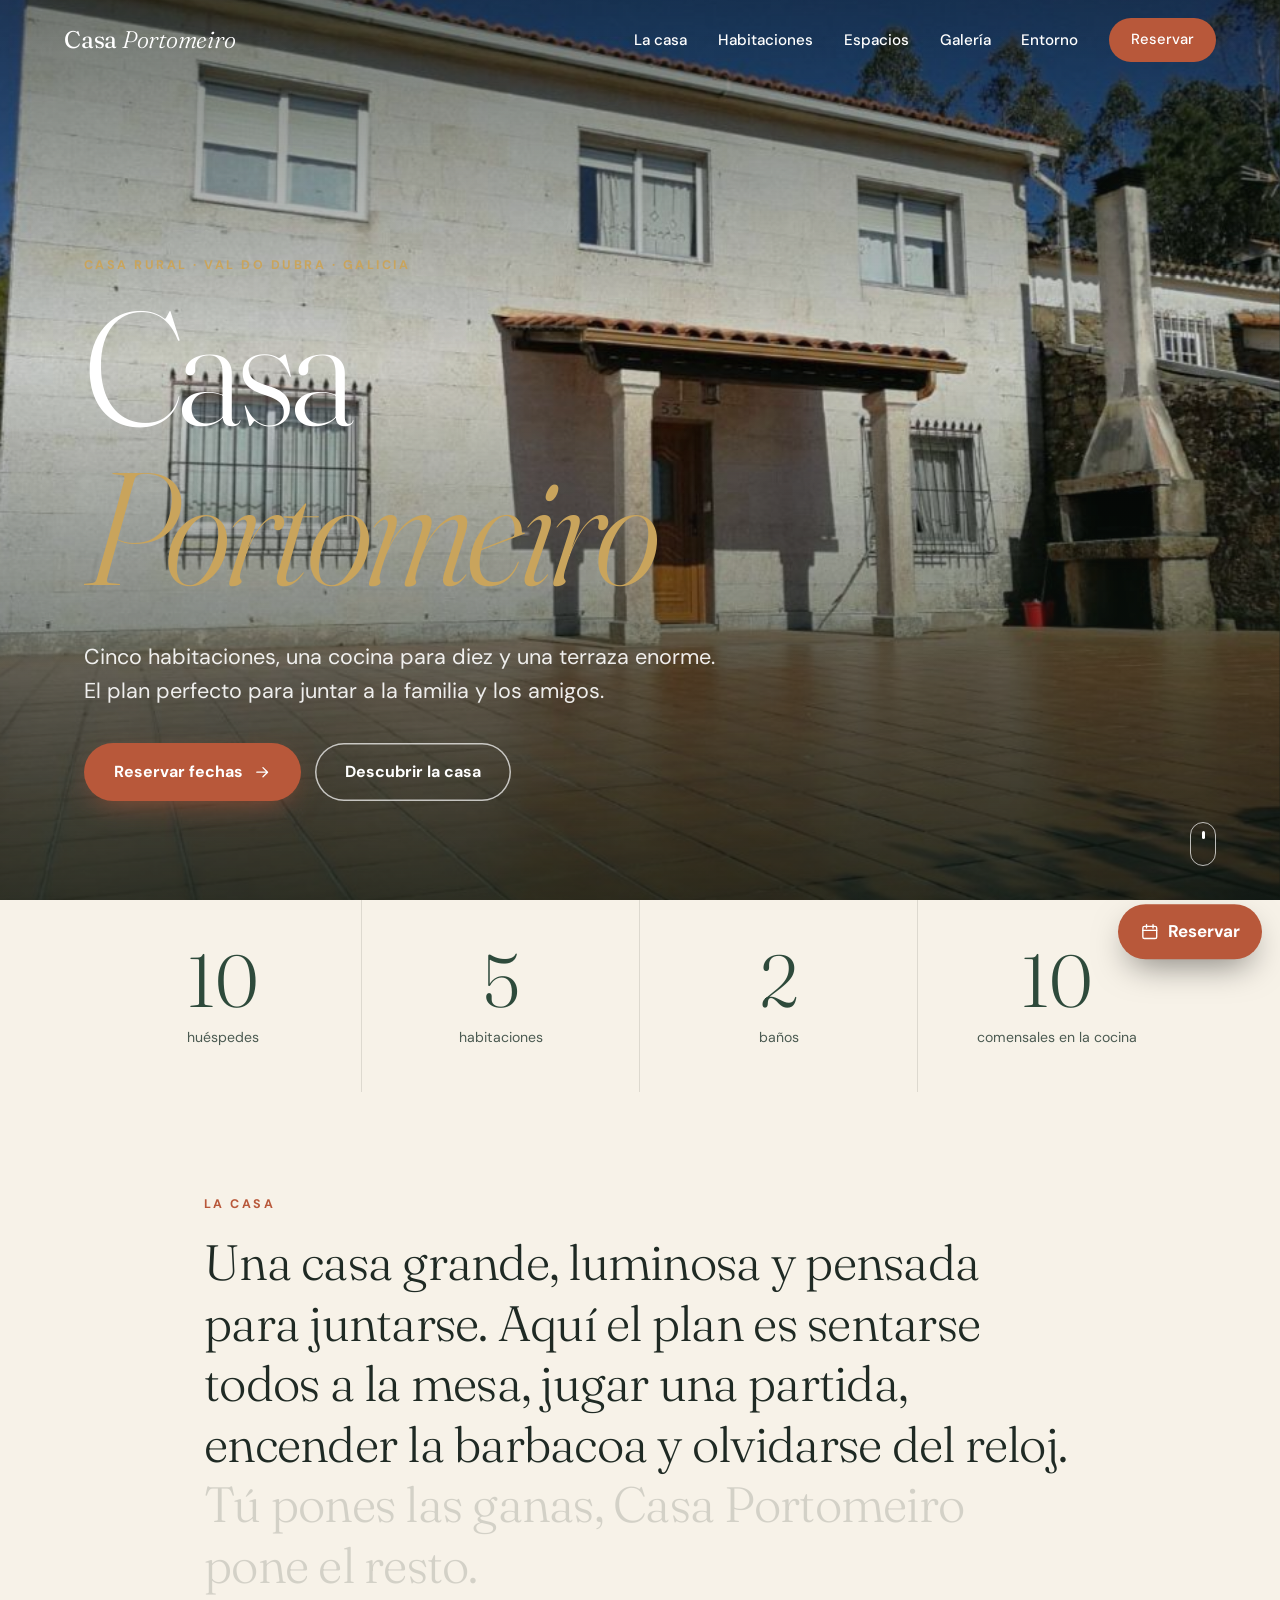
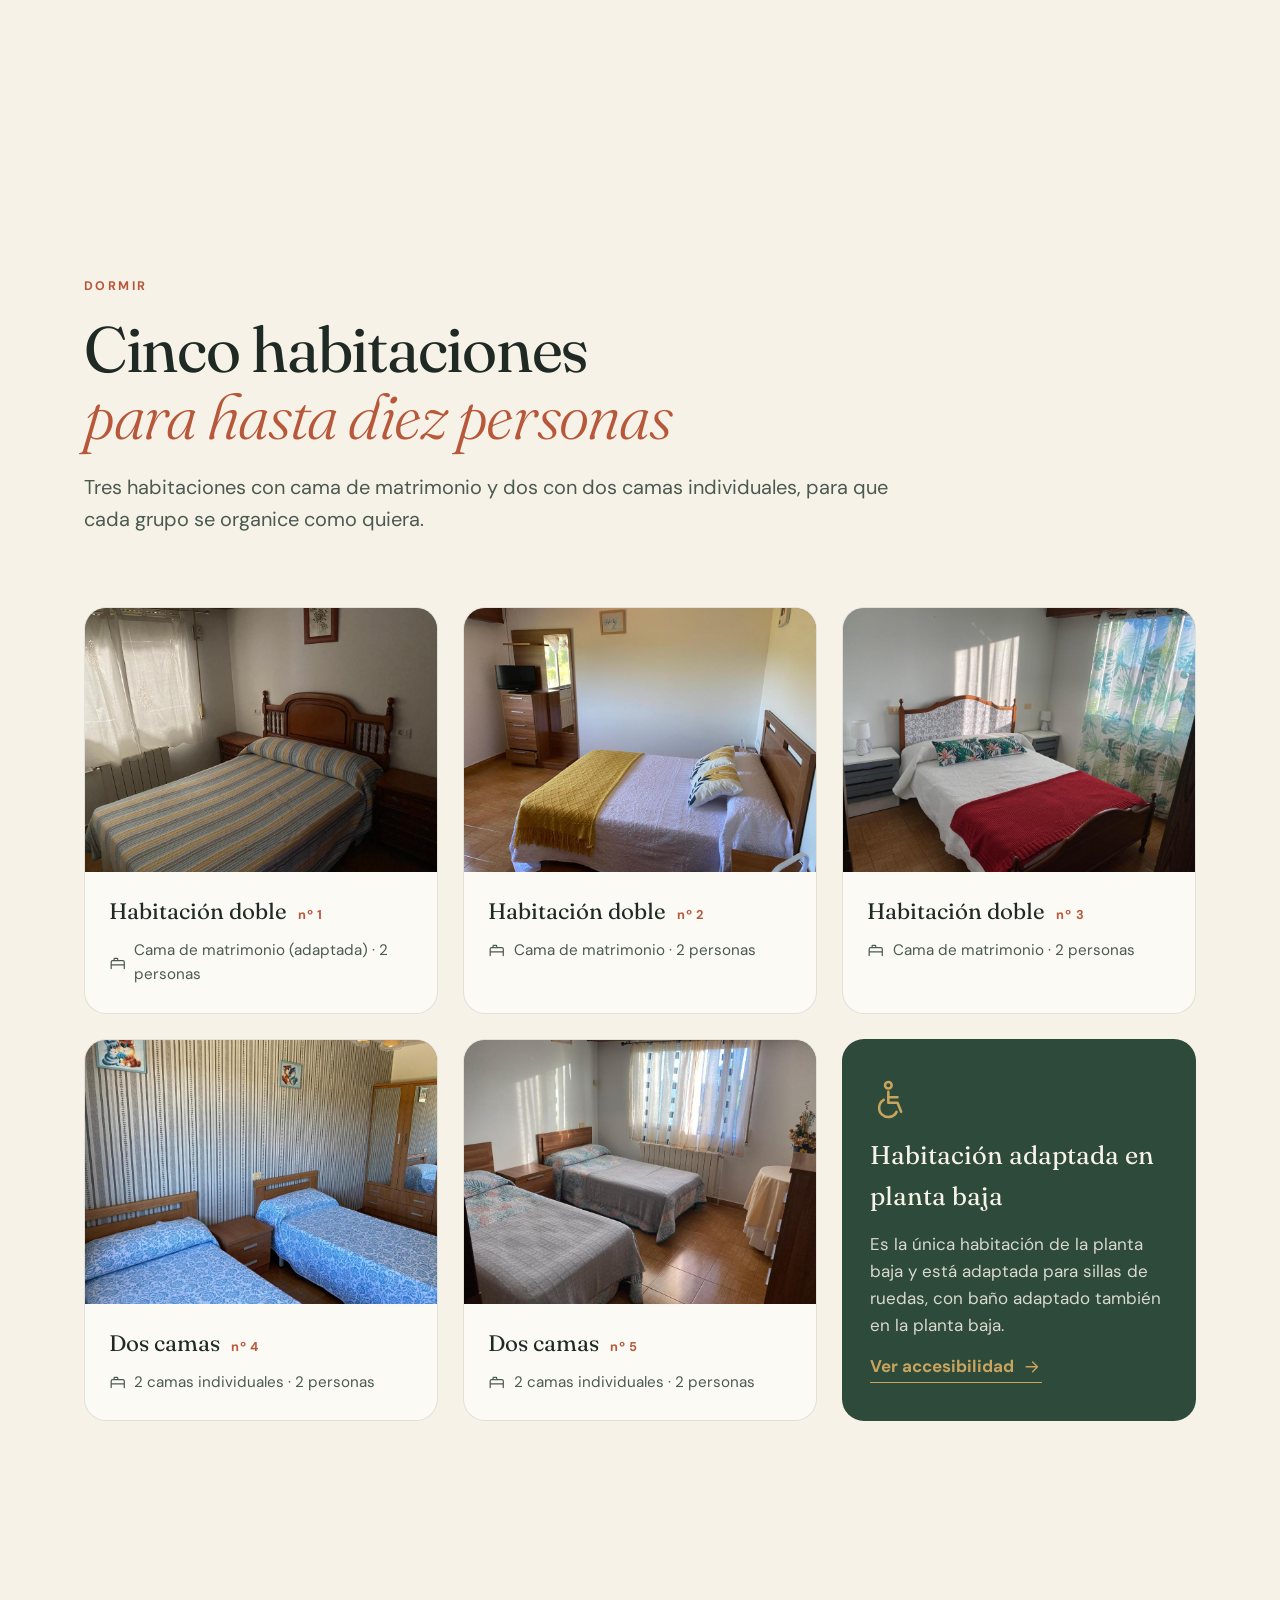
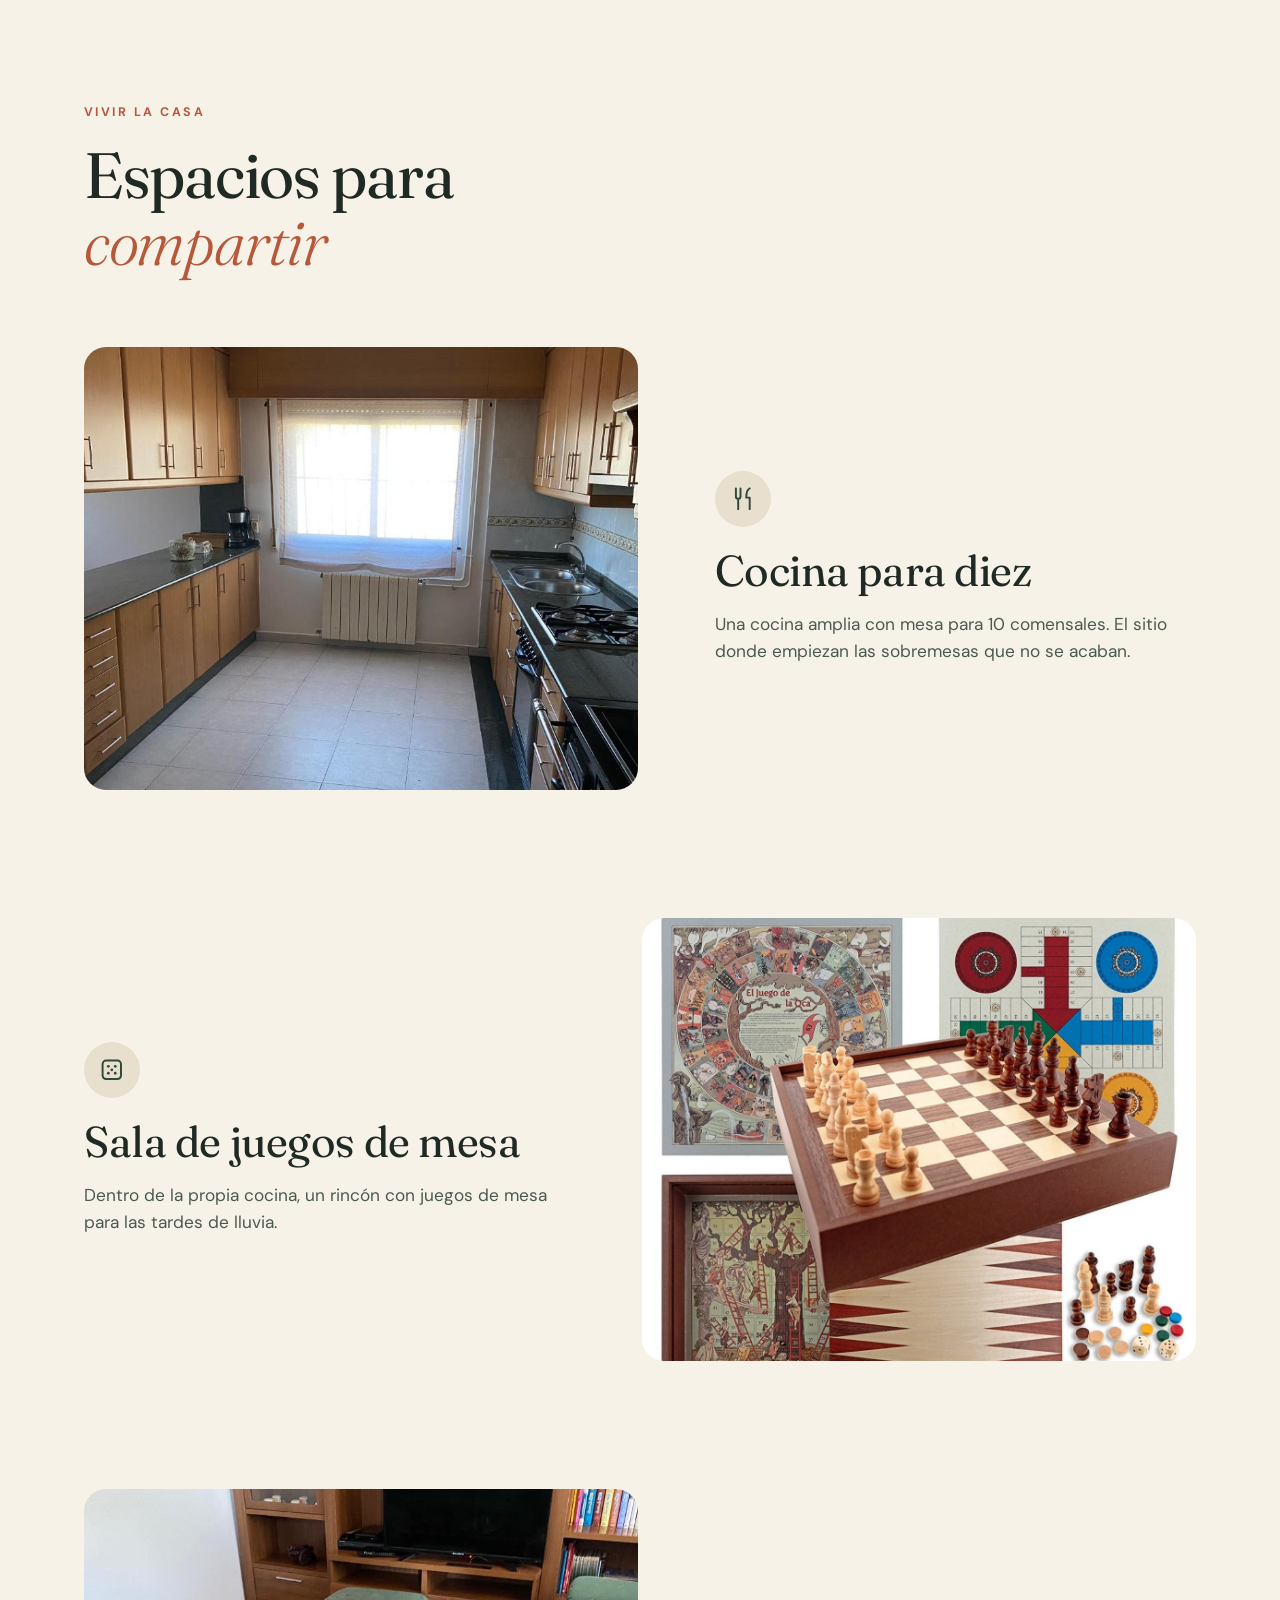
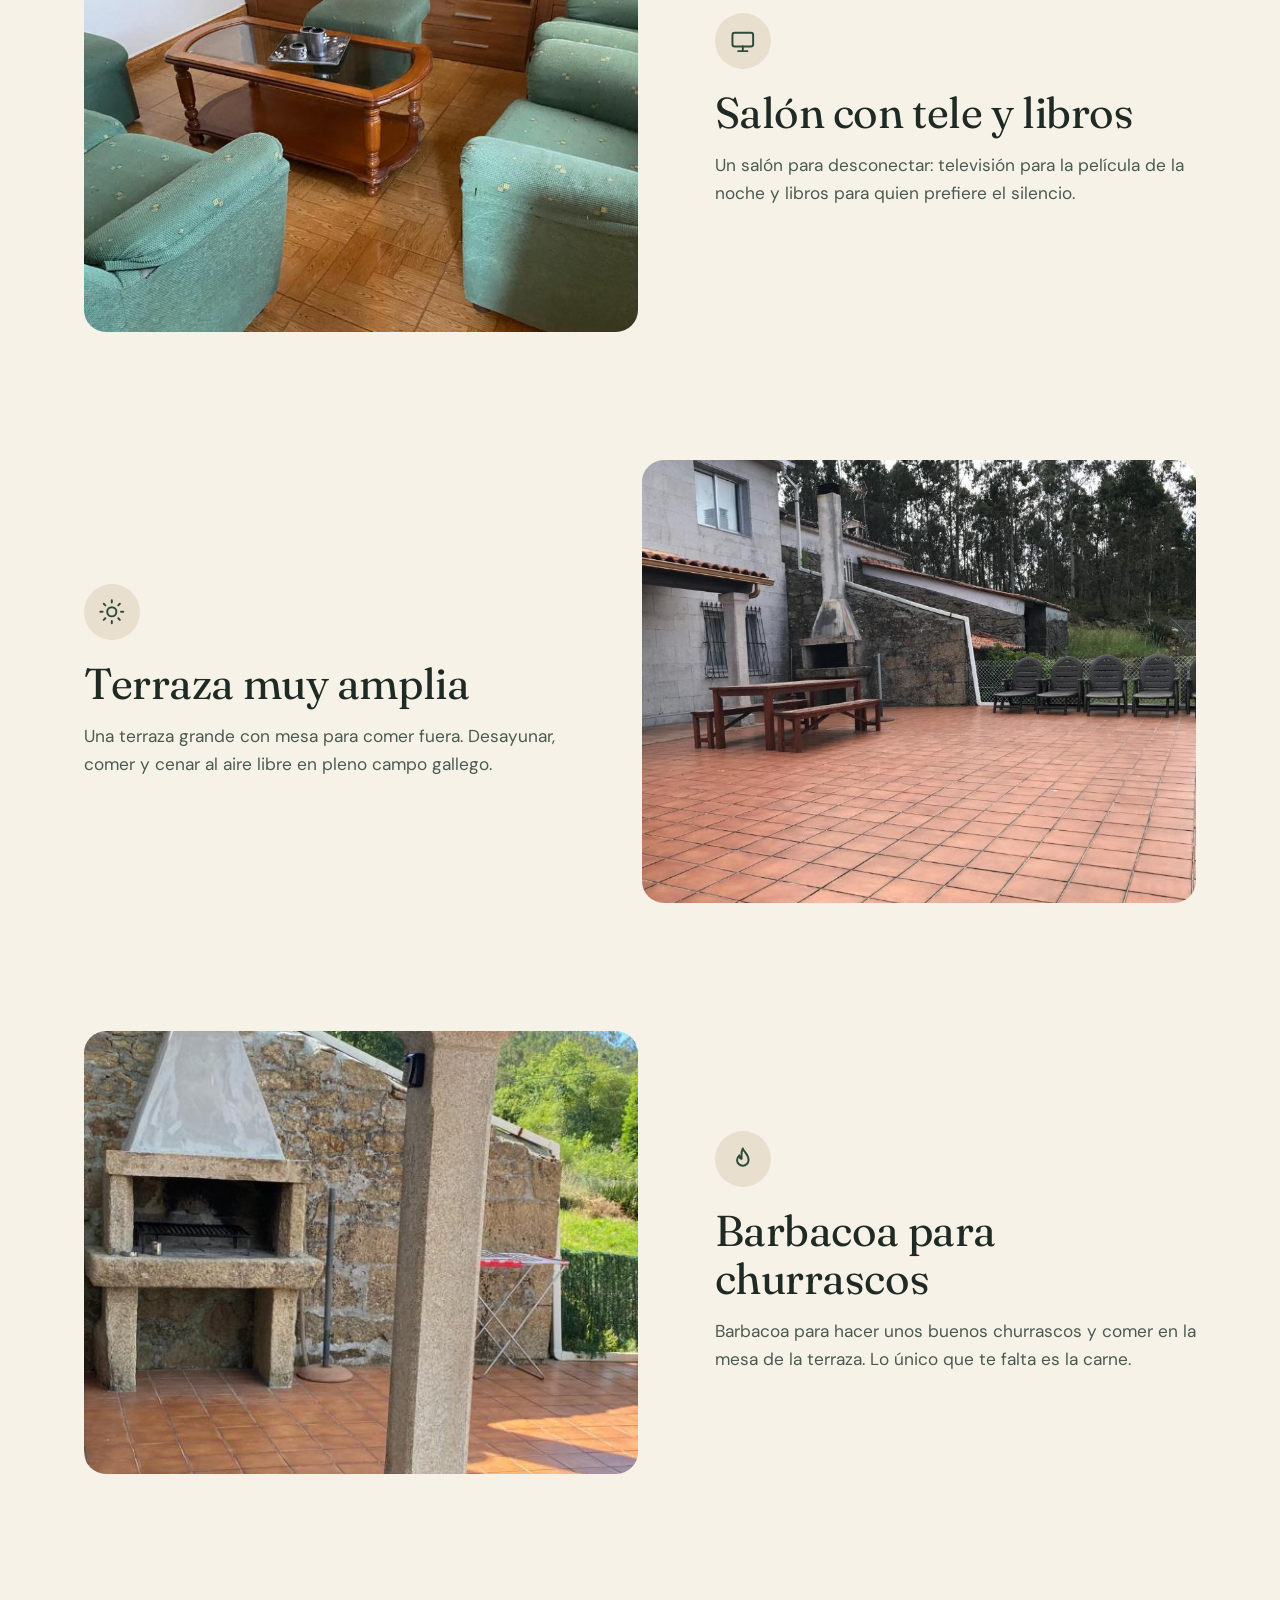
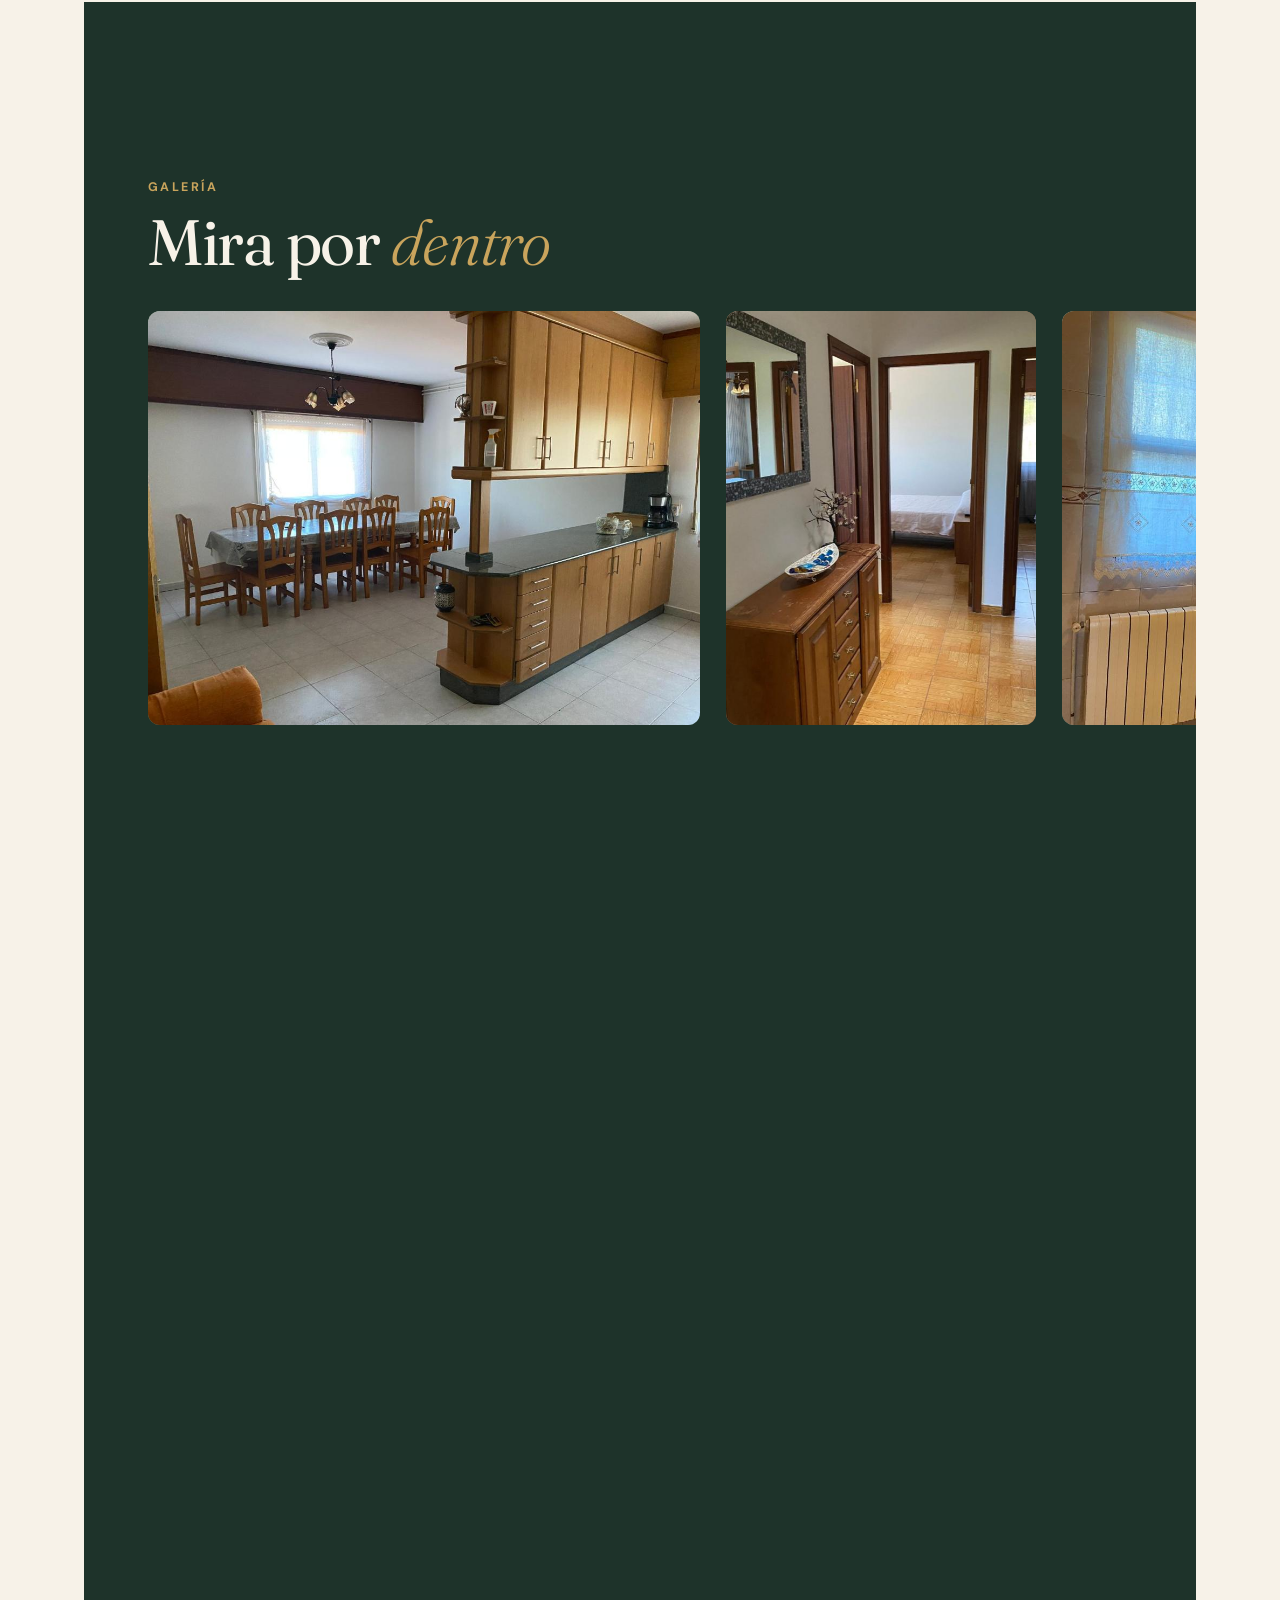
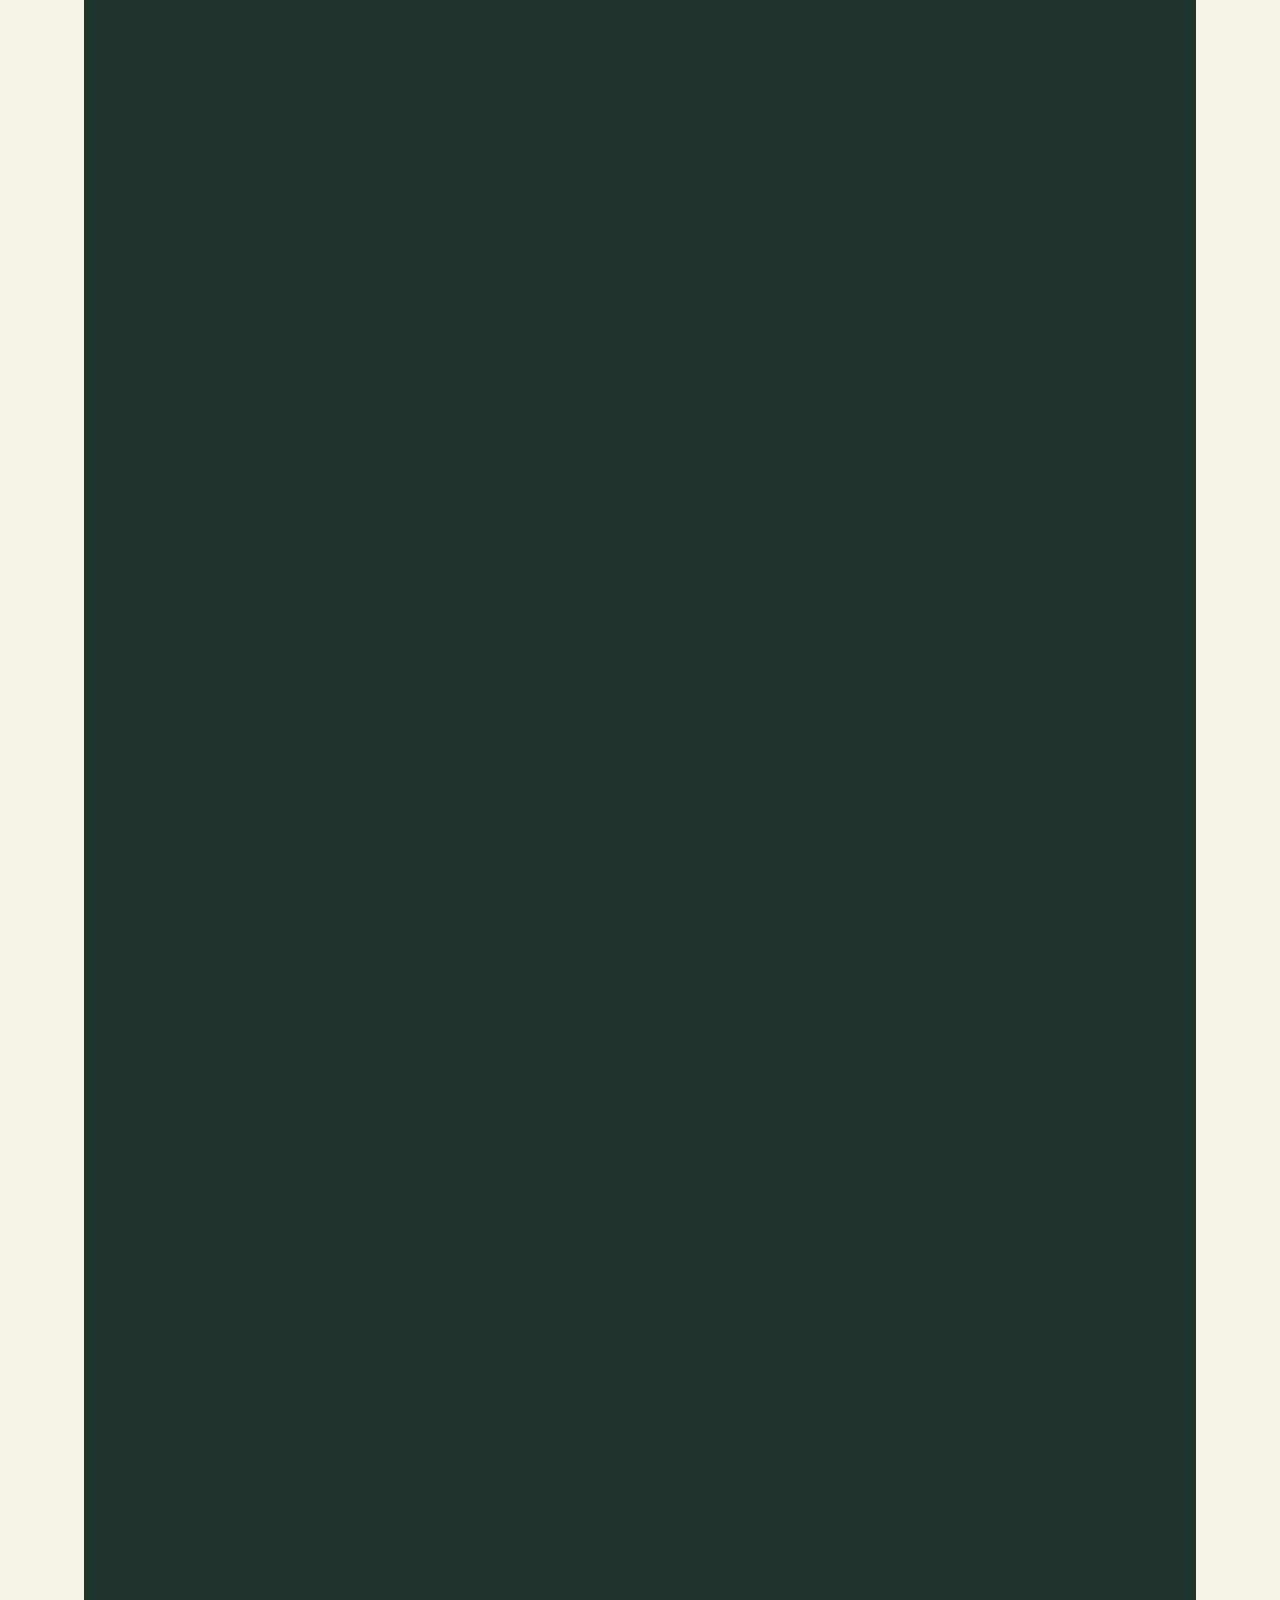
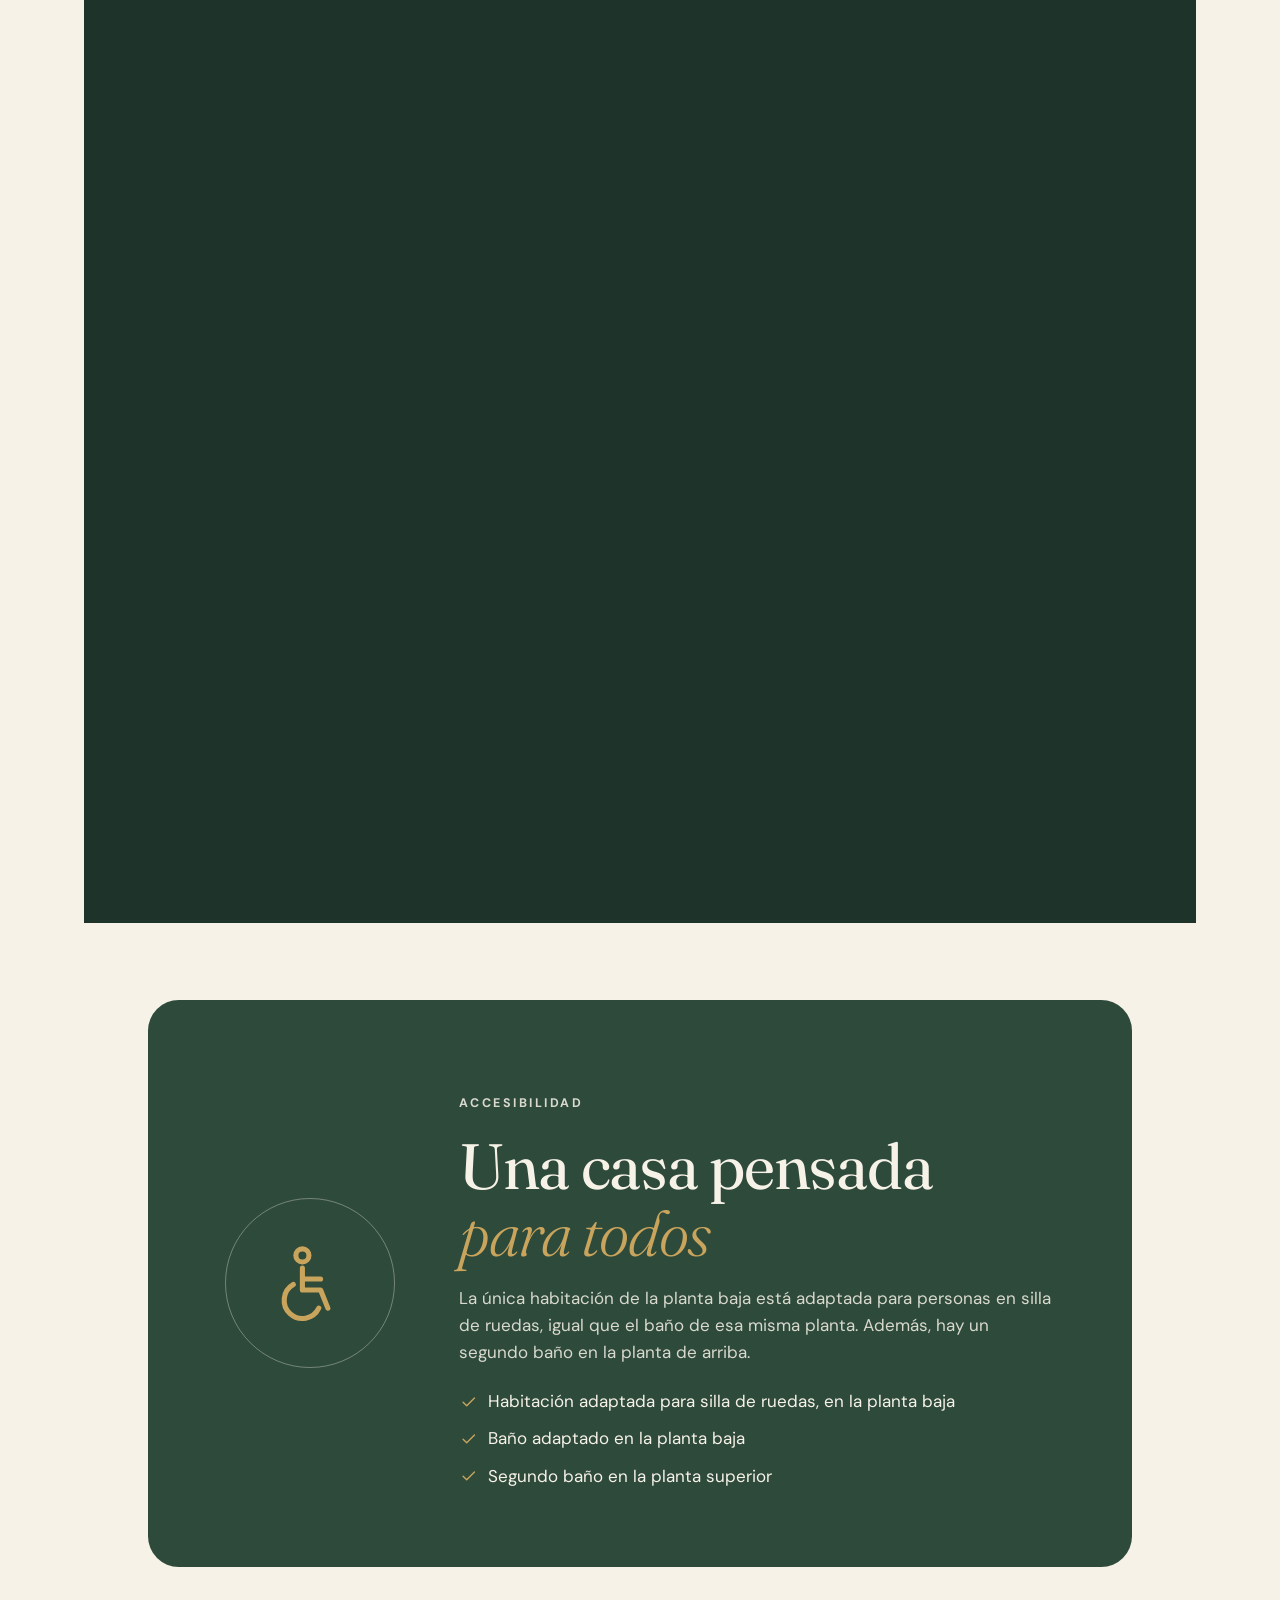
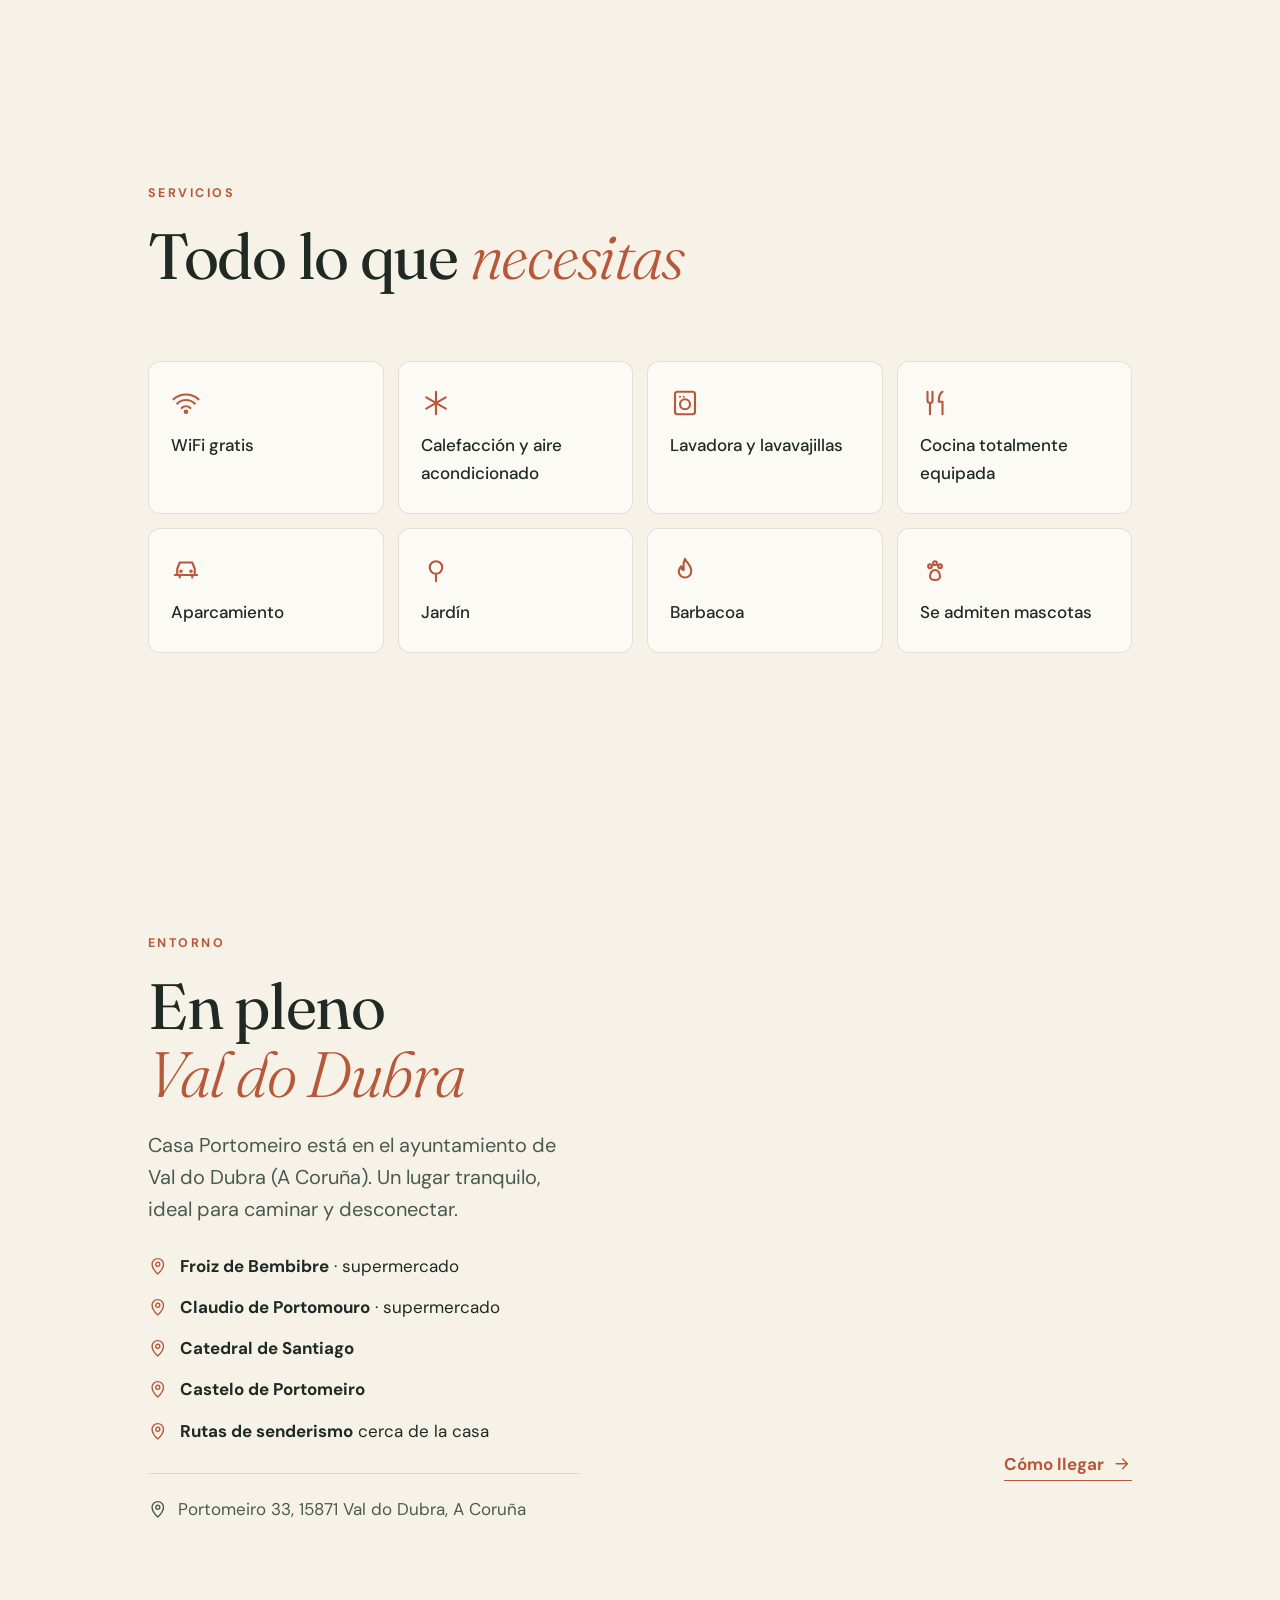
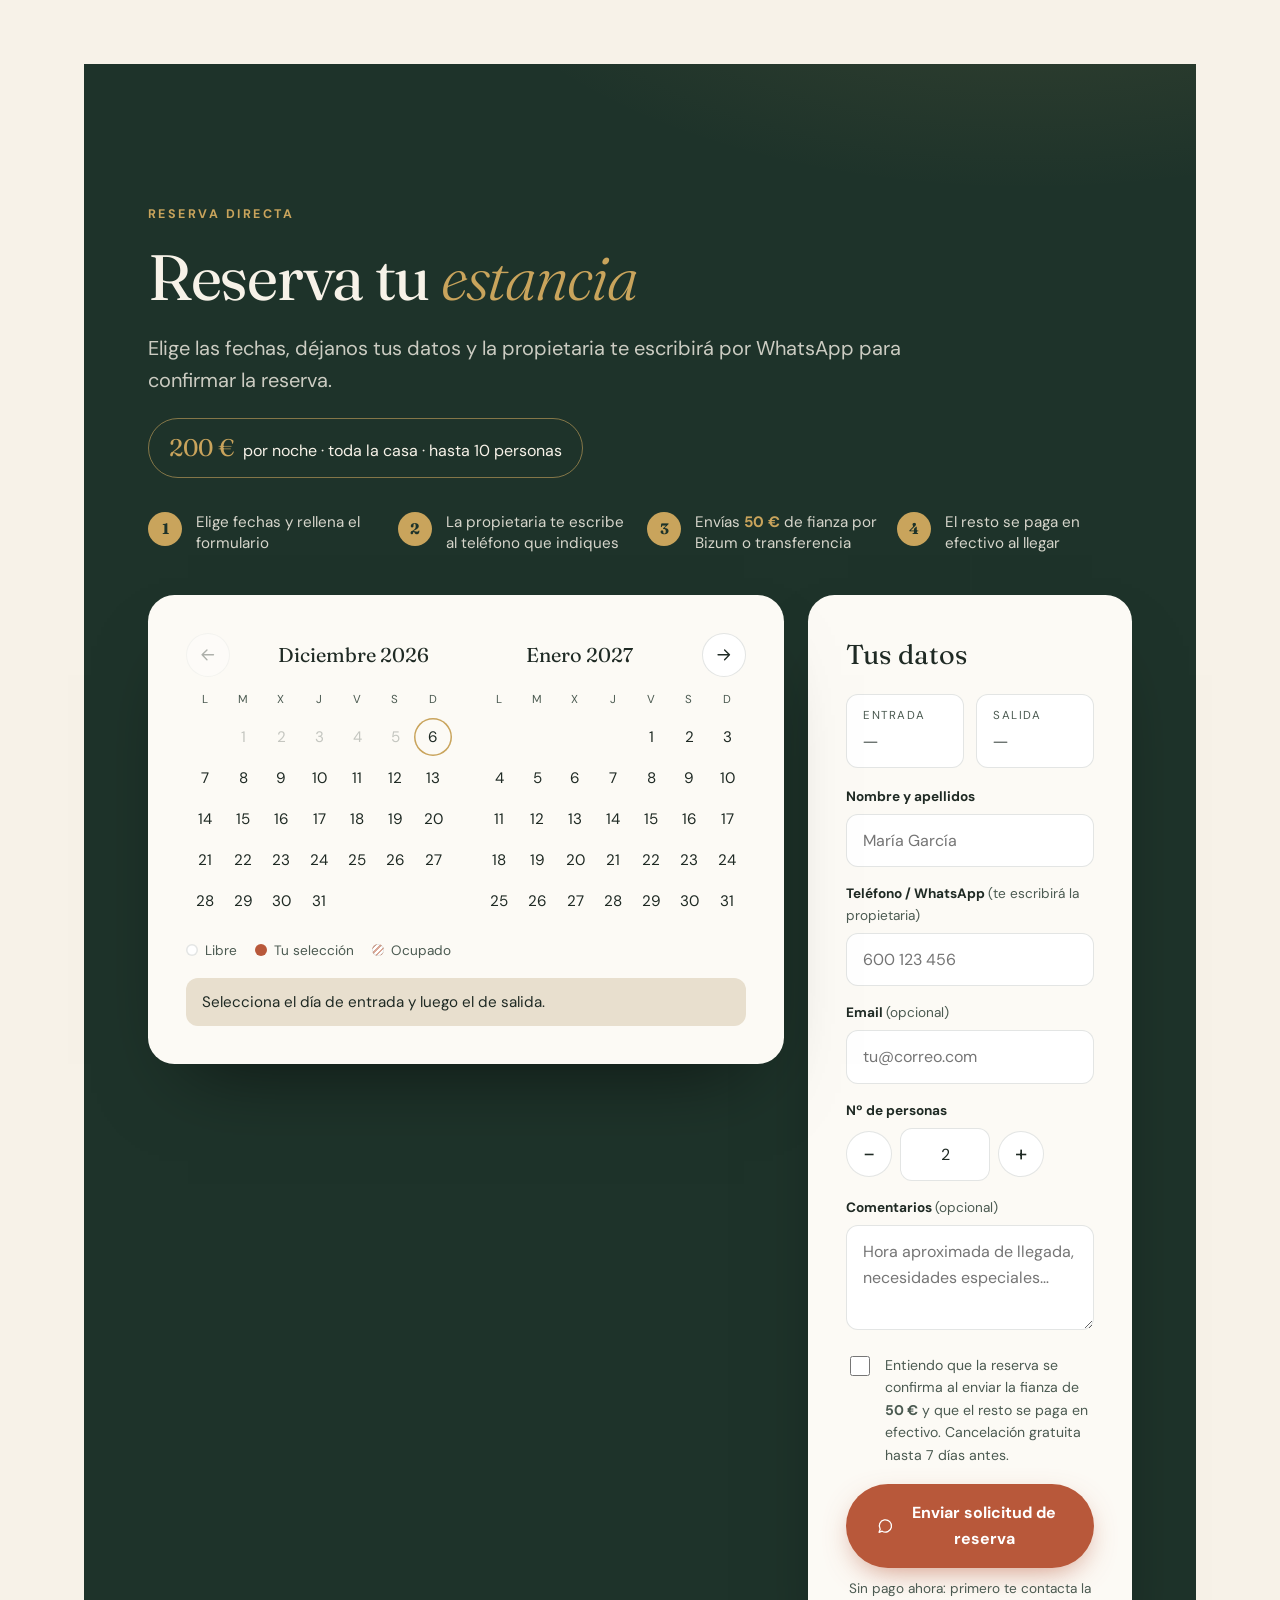
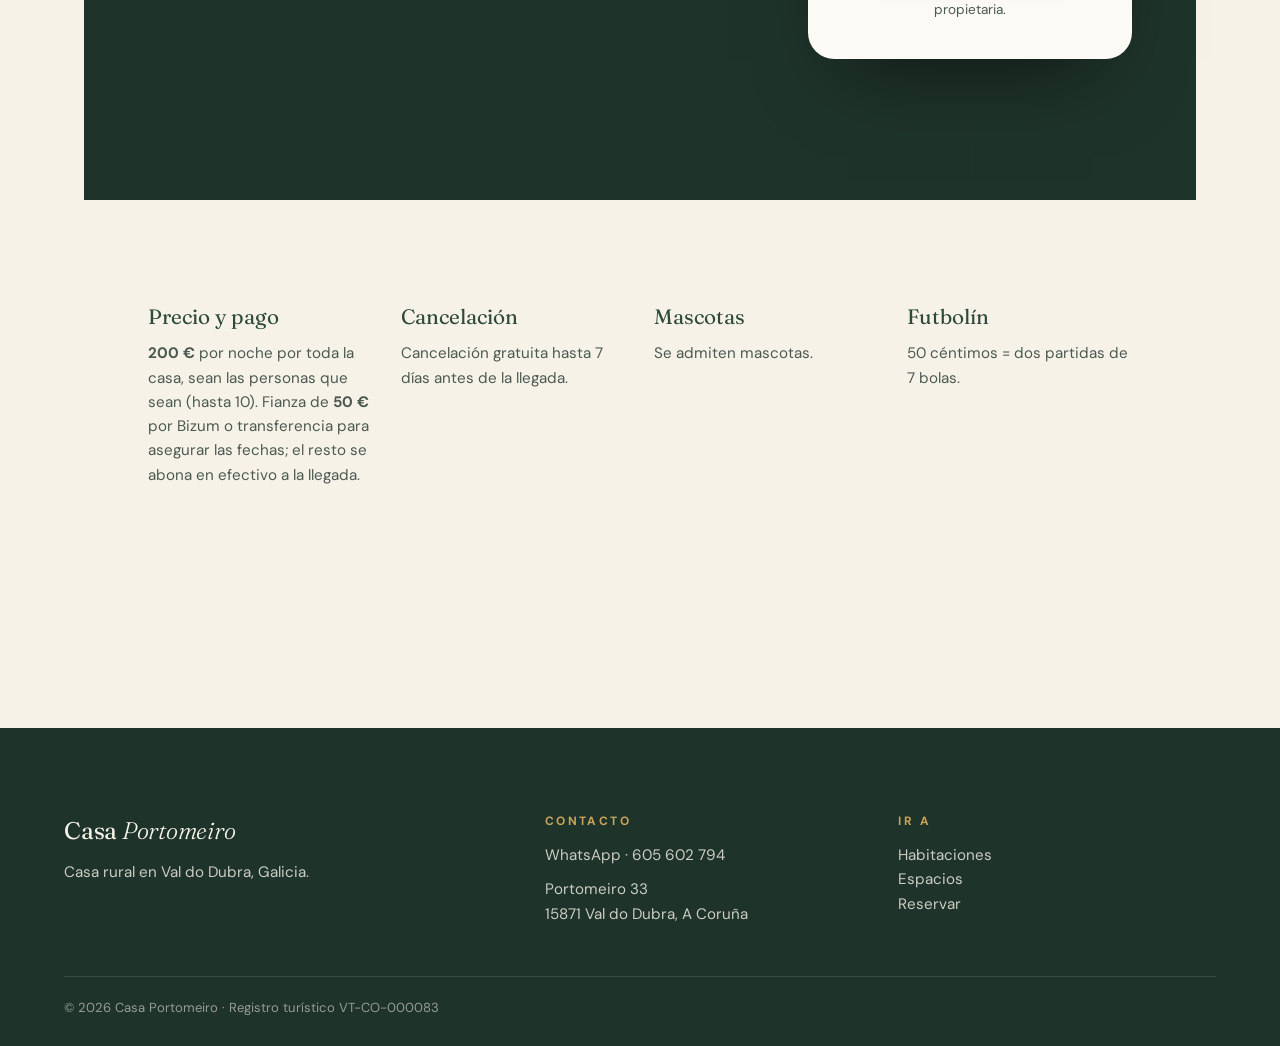
==== commit 26b3913b: "Update index.html" ====
--- a/index.html
+++ b/index.html
@@ -156,7 +156,7 @@
     <div class="space__text reveal">
       <span class="space__icon"><svg class="ic"><use href="#i-dice"/></svg></span>
       <h3>Sala de juegos de mesa</h3>
-      <p>Dentro de la propia cocina, un rincón con juegos de mesa para las tardes de lluvia (o de sol, que aquí también se juega).</p>
+      <p>Dentro de la propia cocina, un rincón con juegos de mesa para las tardes de lluvia.</p>
     </div>
   </article>
 
@@ -187,15 +187,6 @@
     </div>
   </article>
 
-  <article class="space space--rev">
-    <div class="space__media mask"><div class="ph ph--b" data-parallax-img><img src="fotos/futbolin.jpg" alt="Futbolín de la casa" loading="lazy"><span class="ph__label"><svg><use href="#i-camera"/></svg> futbolin.jpg</span></div></div>
-    <div class="space__text reveal">
-      <span class="space__icon"><svg class="ic"><use href="#i-ball"/></svg></span>
-      <h3>Futbolín</h3>
-      <p>¿Quién manda en la casa? Se decide en el futbolín. <strong>50 céntimos</strong> por dos partidas de 7 bolas.</p>
-    </div>
-  </article>
-</section>
 
 <!-- ============ GALERÍA (scroll horizontal) ============ -->
 <section class="gallery" id="galeria" aria-label="Galería de fotos">
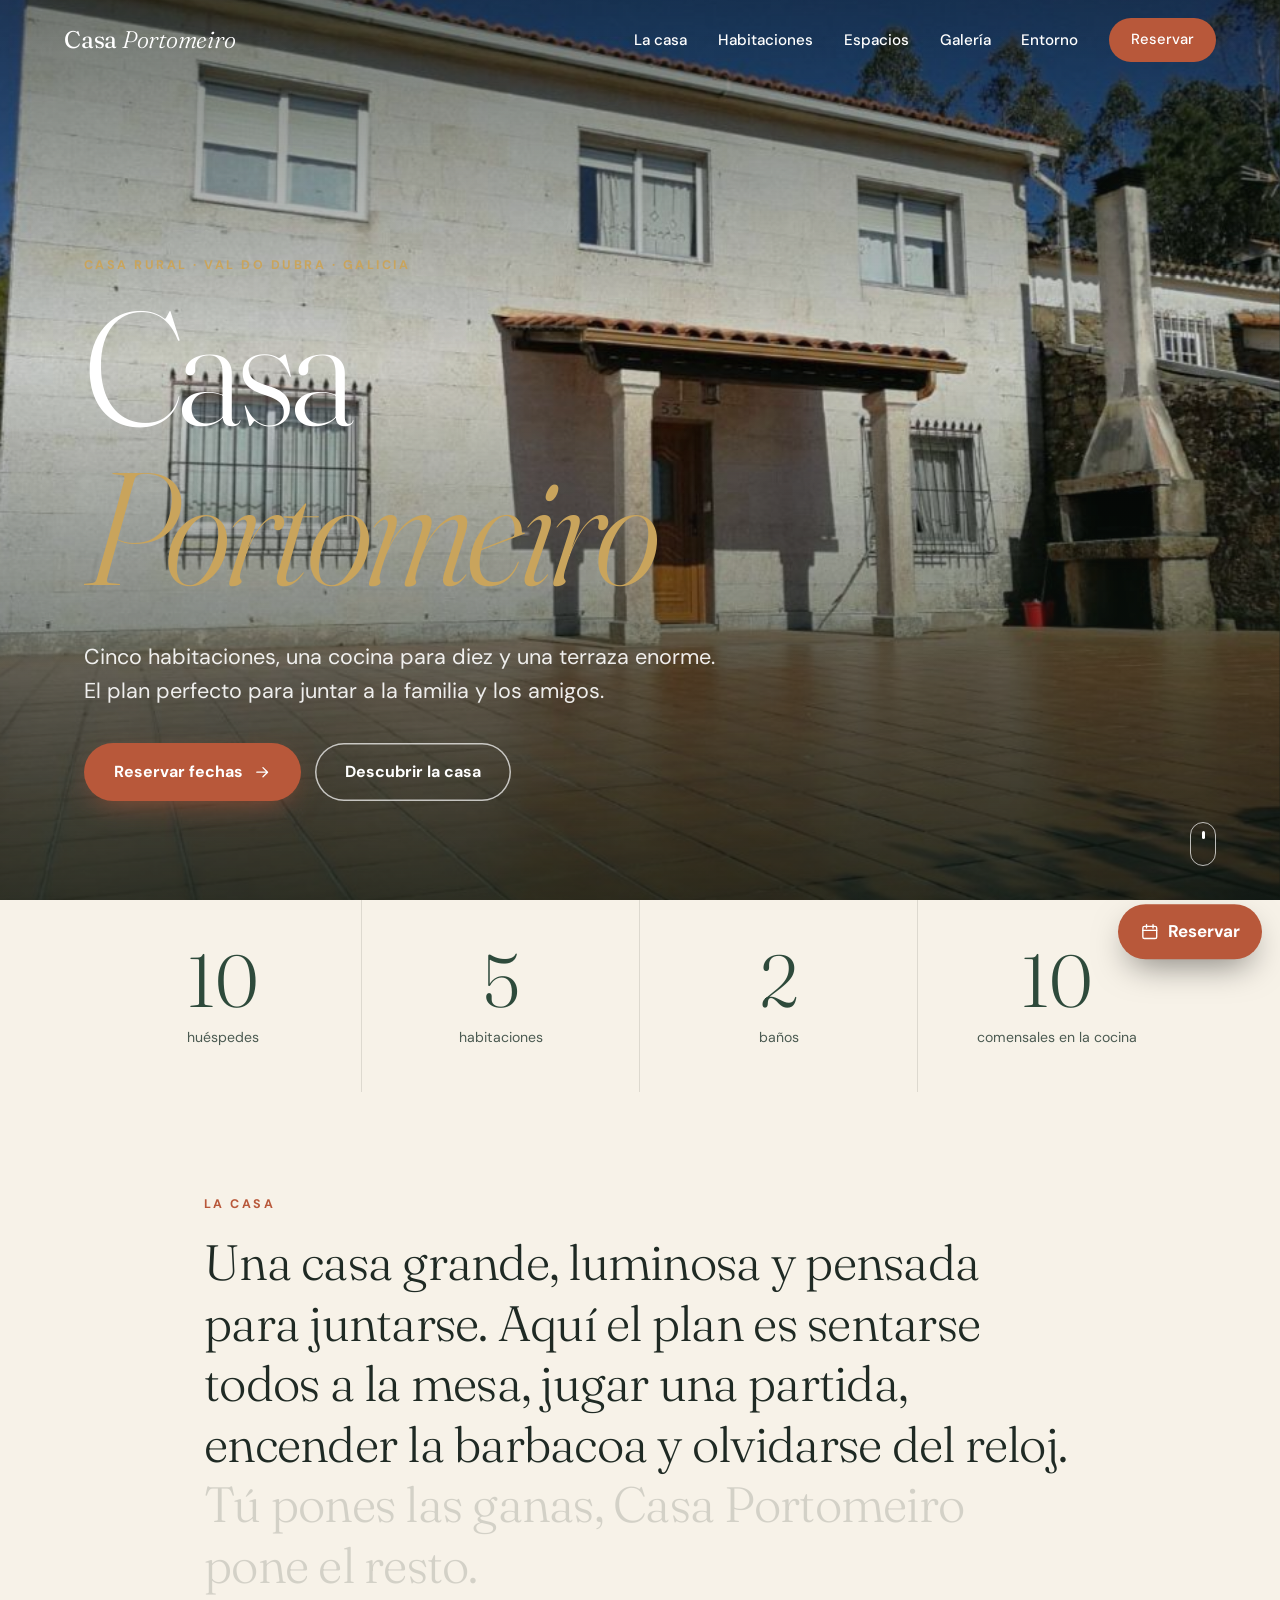
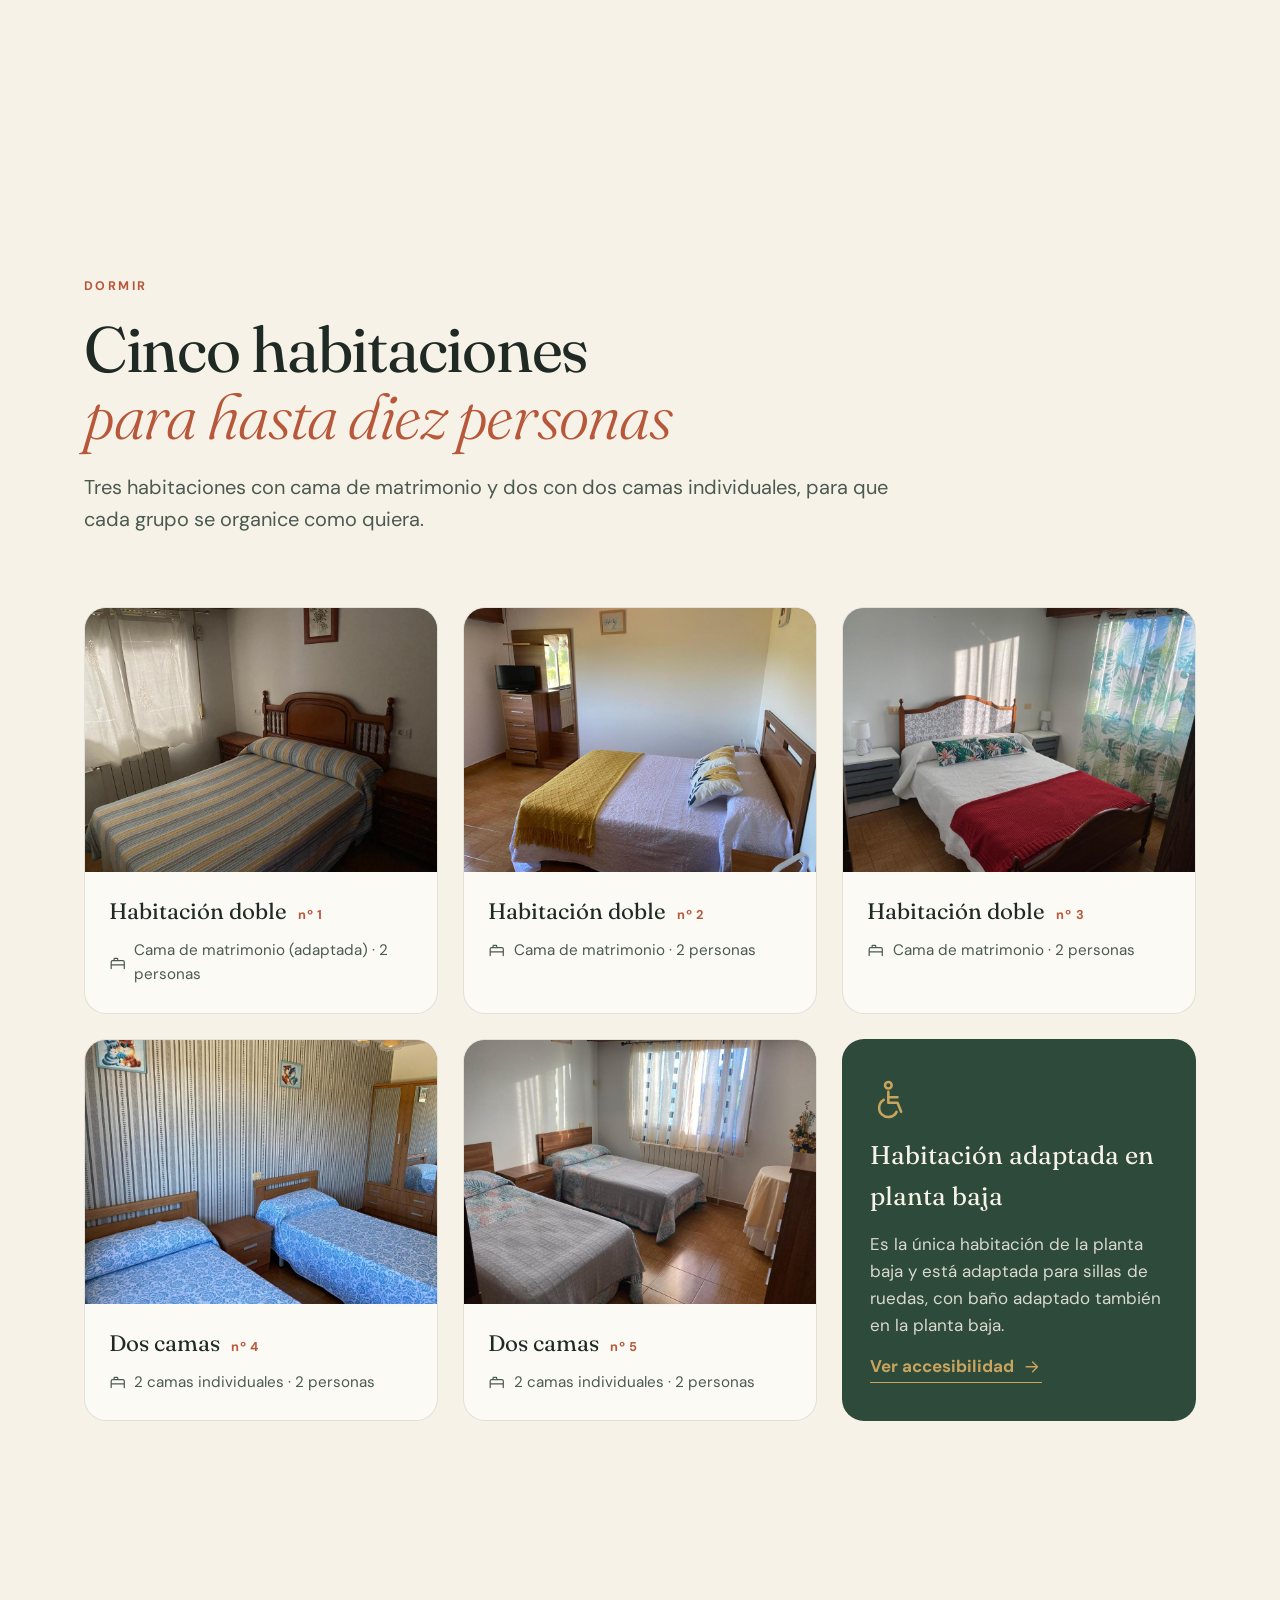
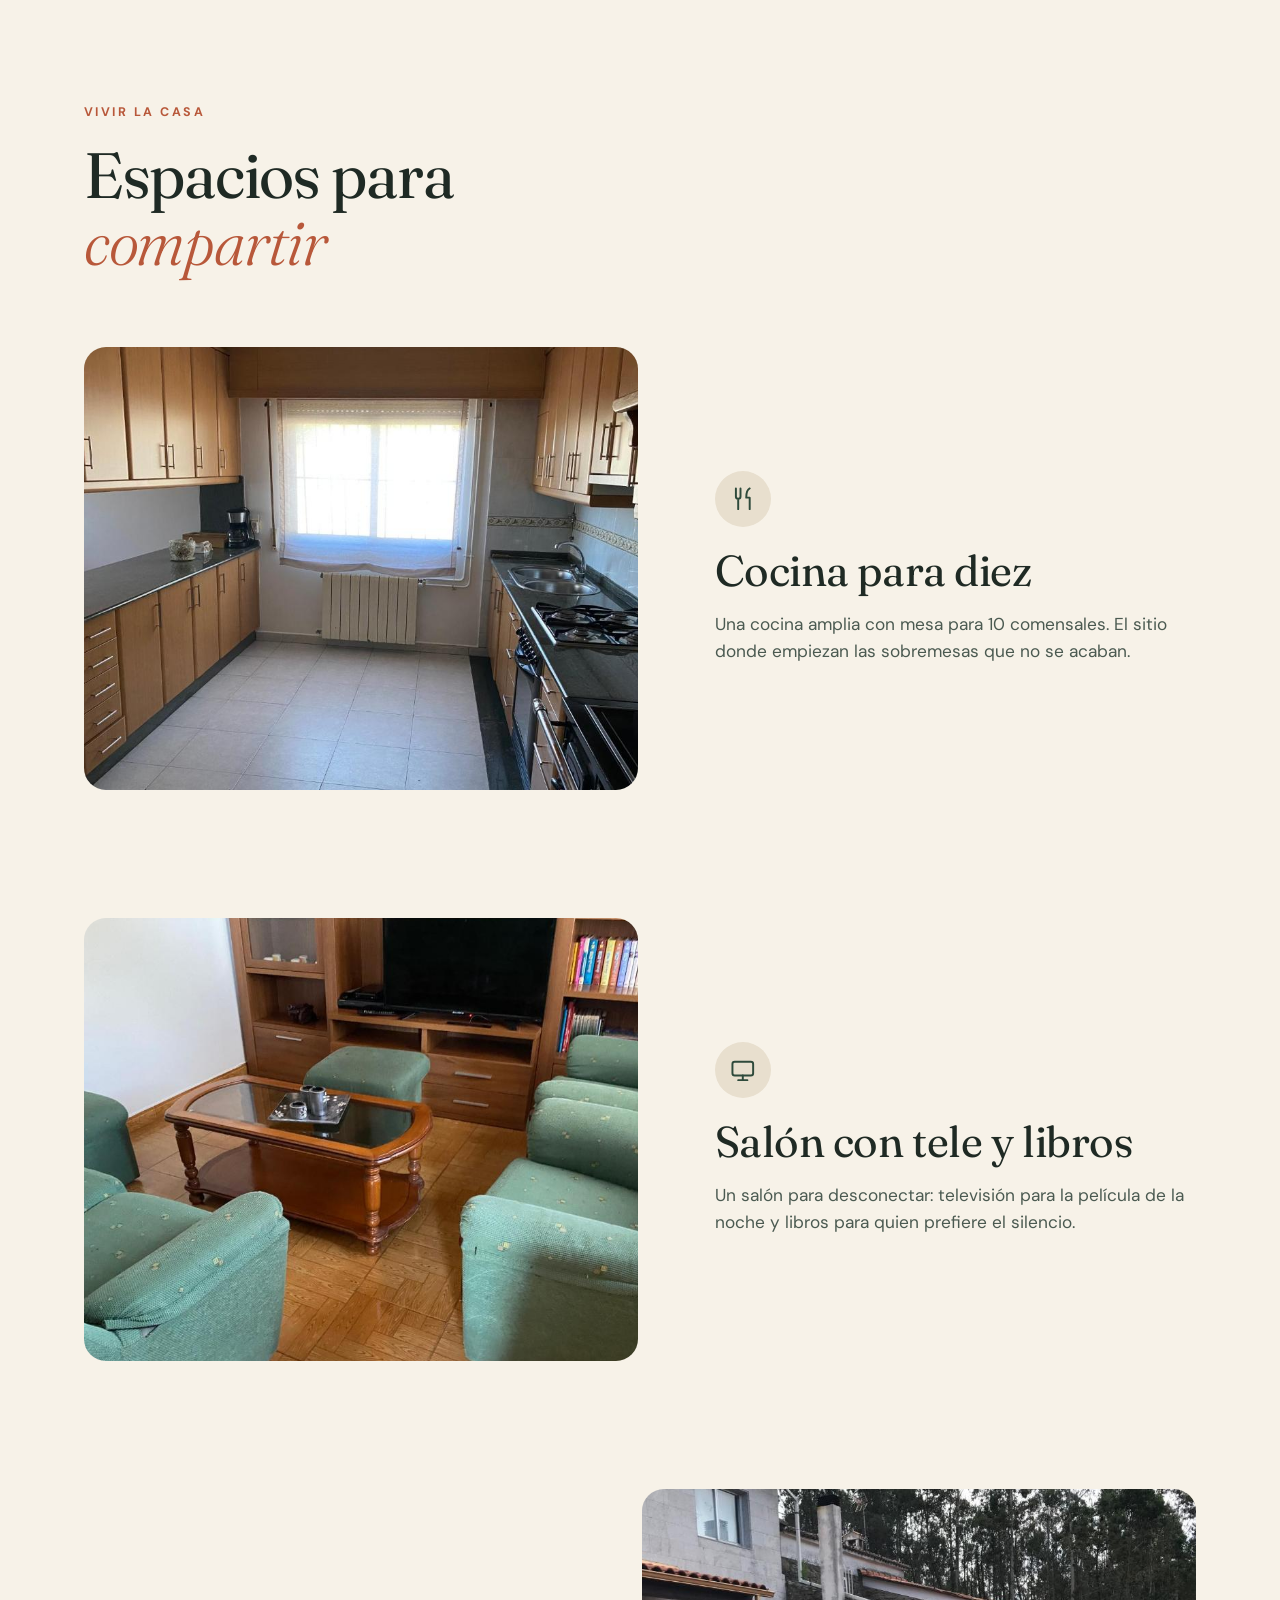
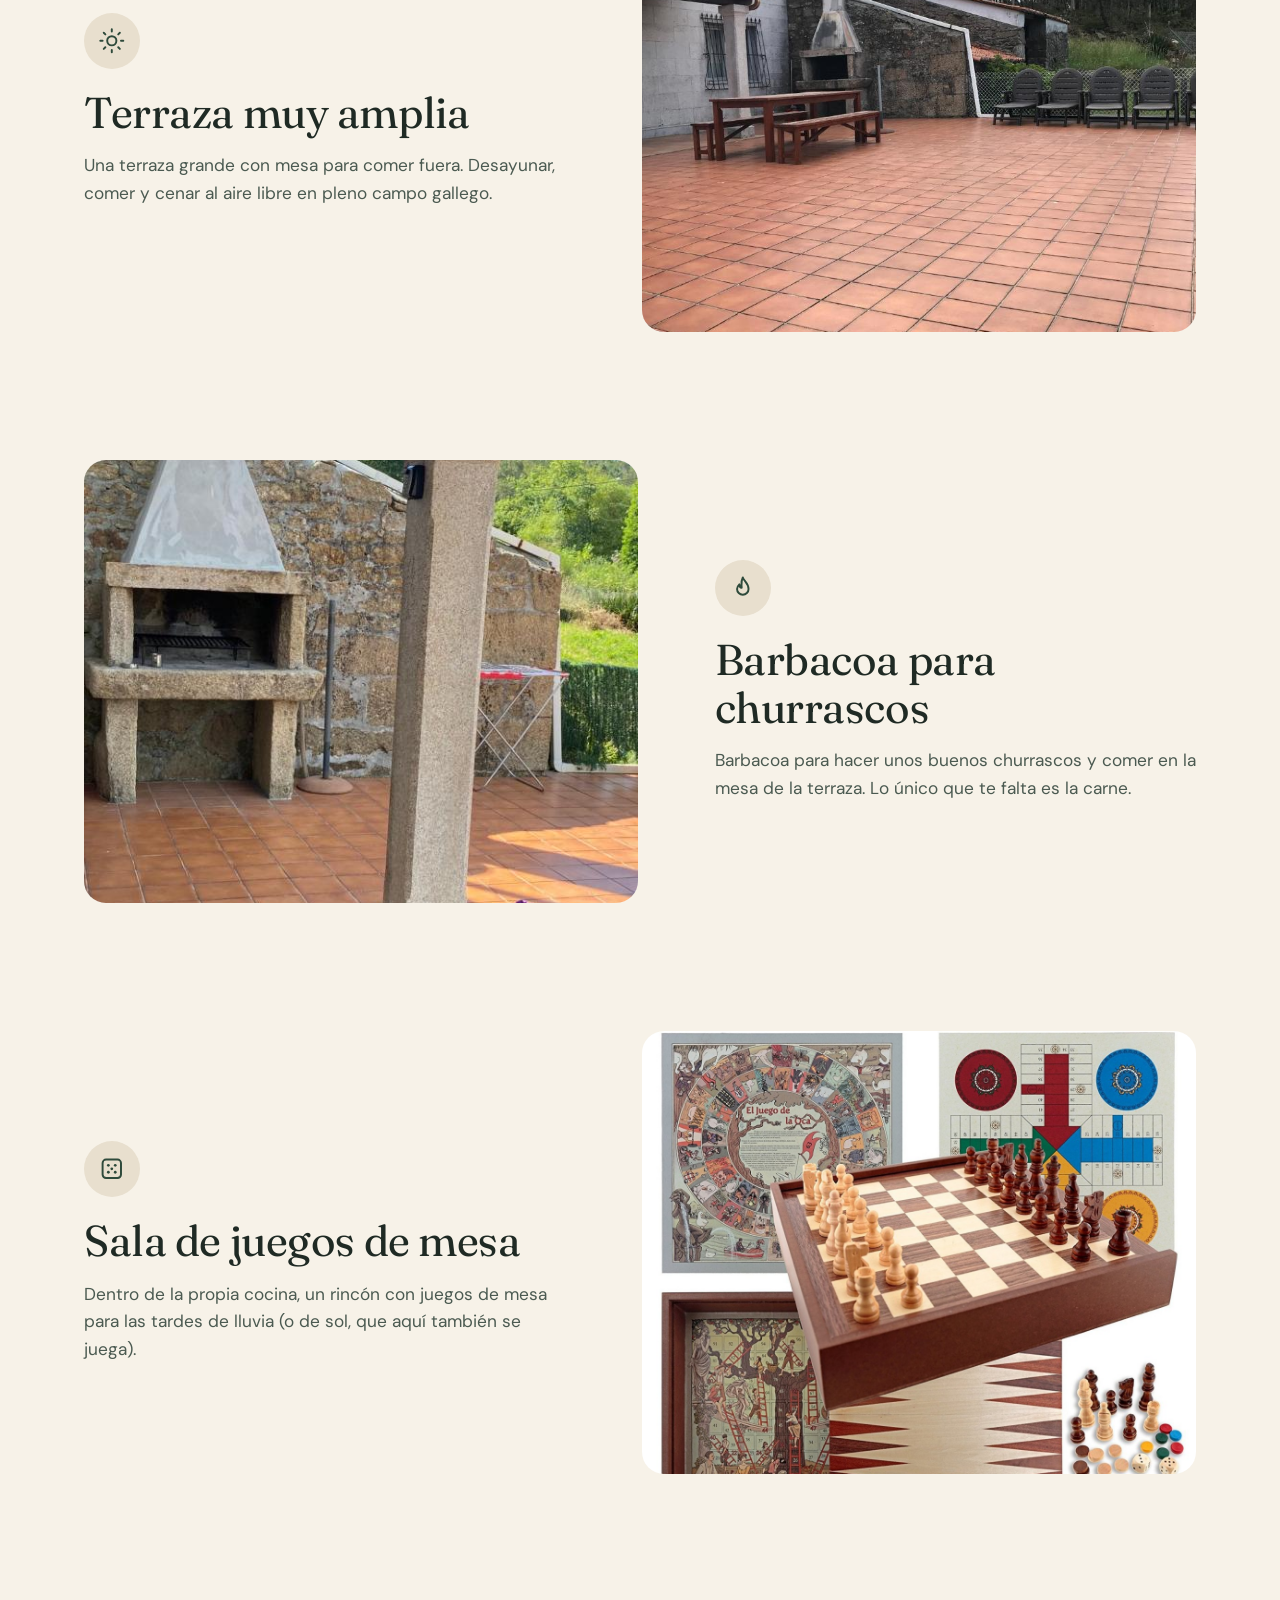
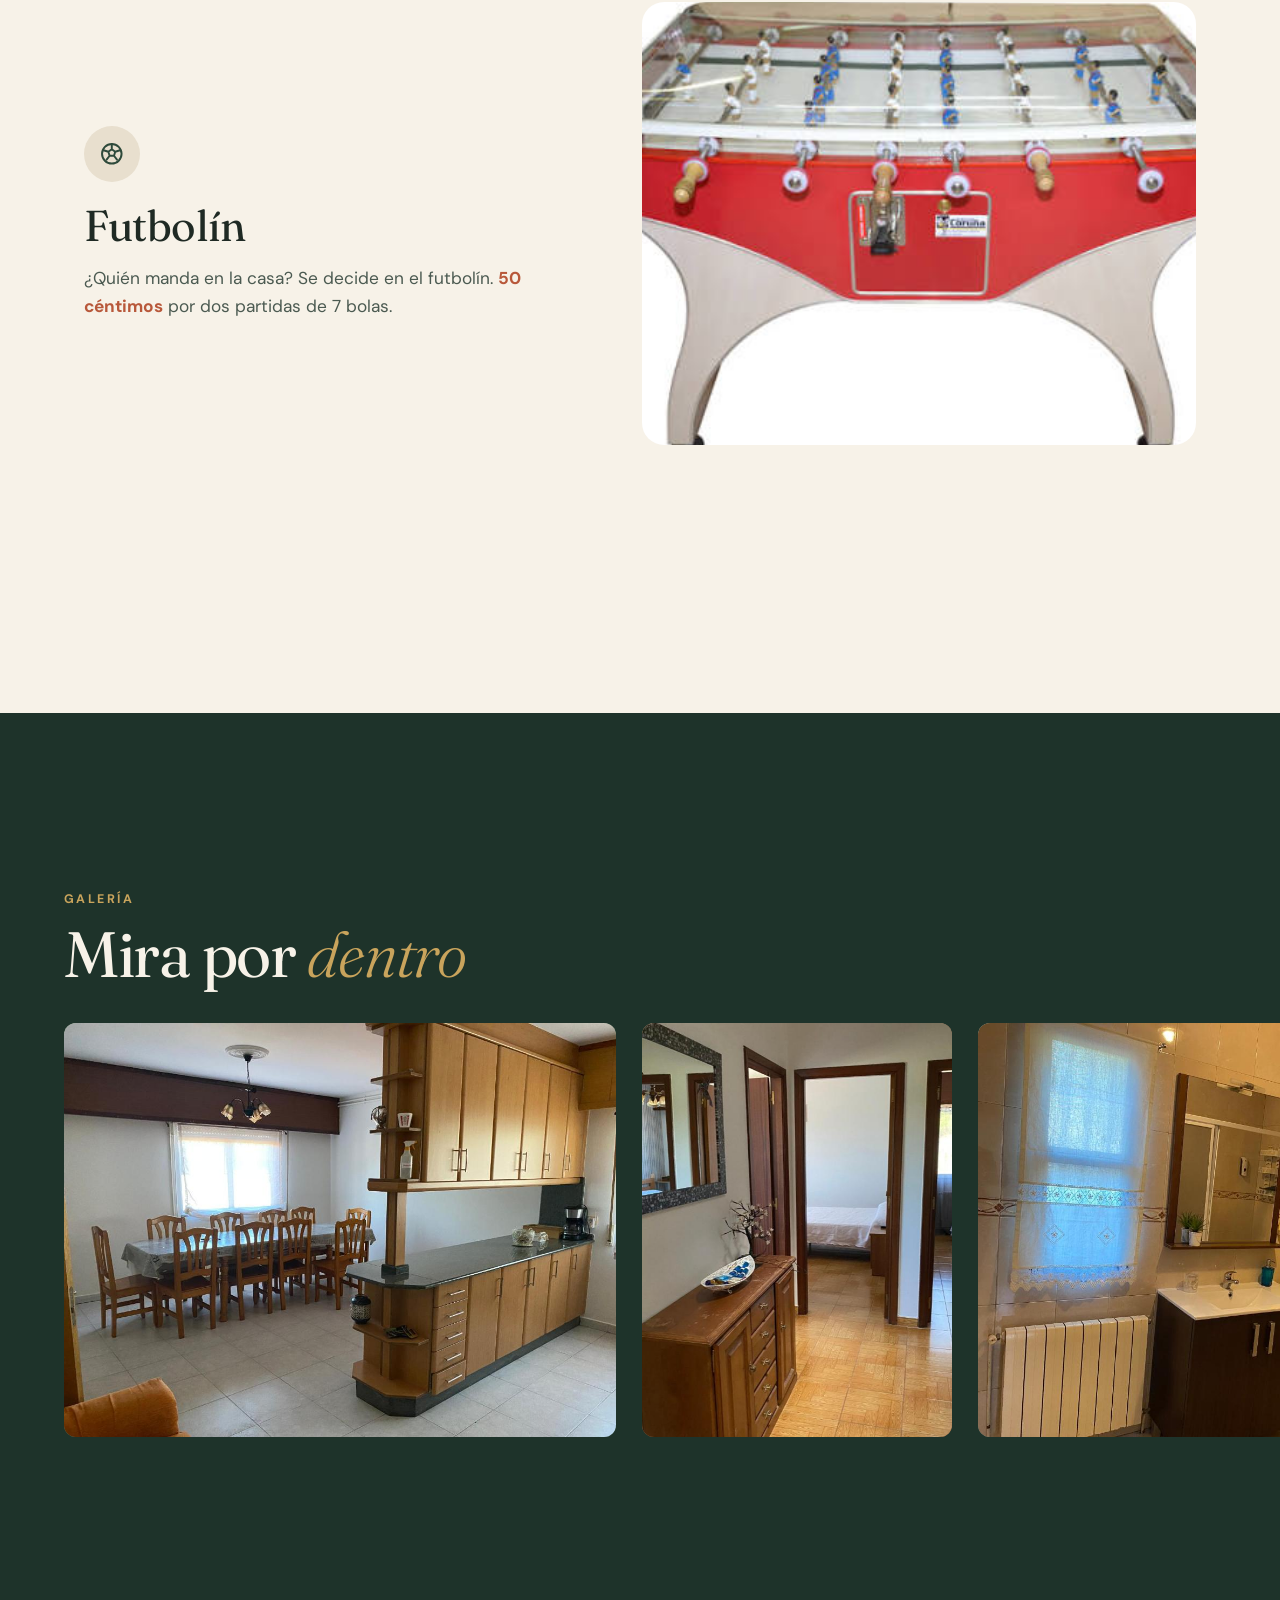
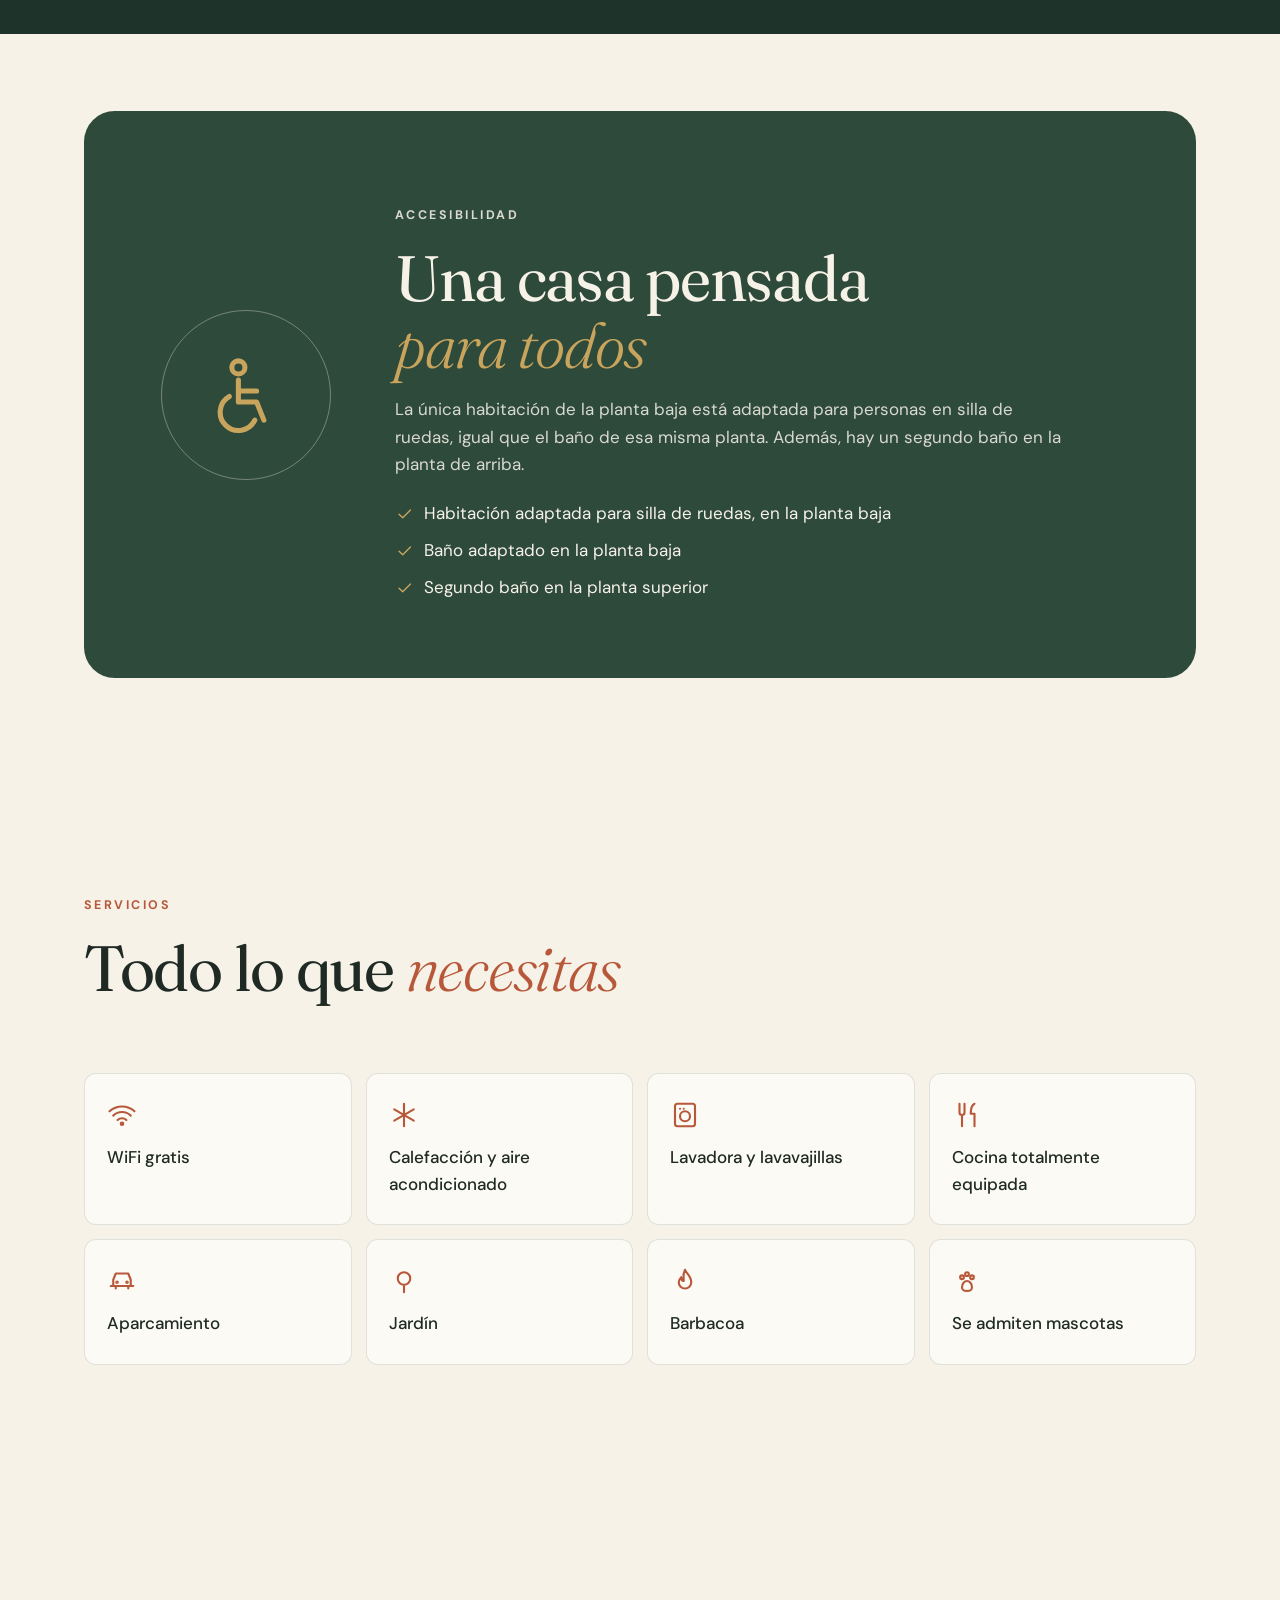
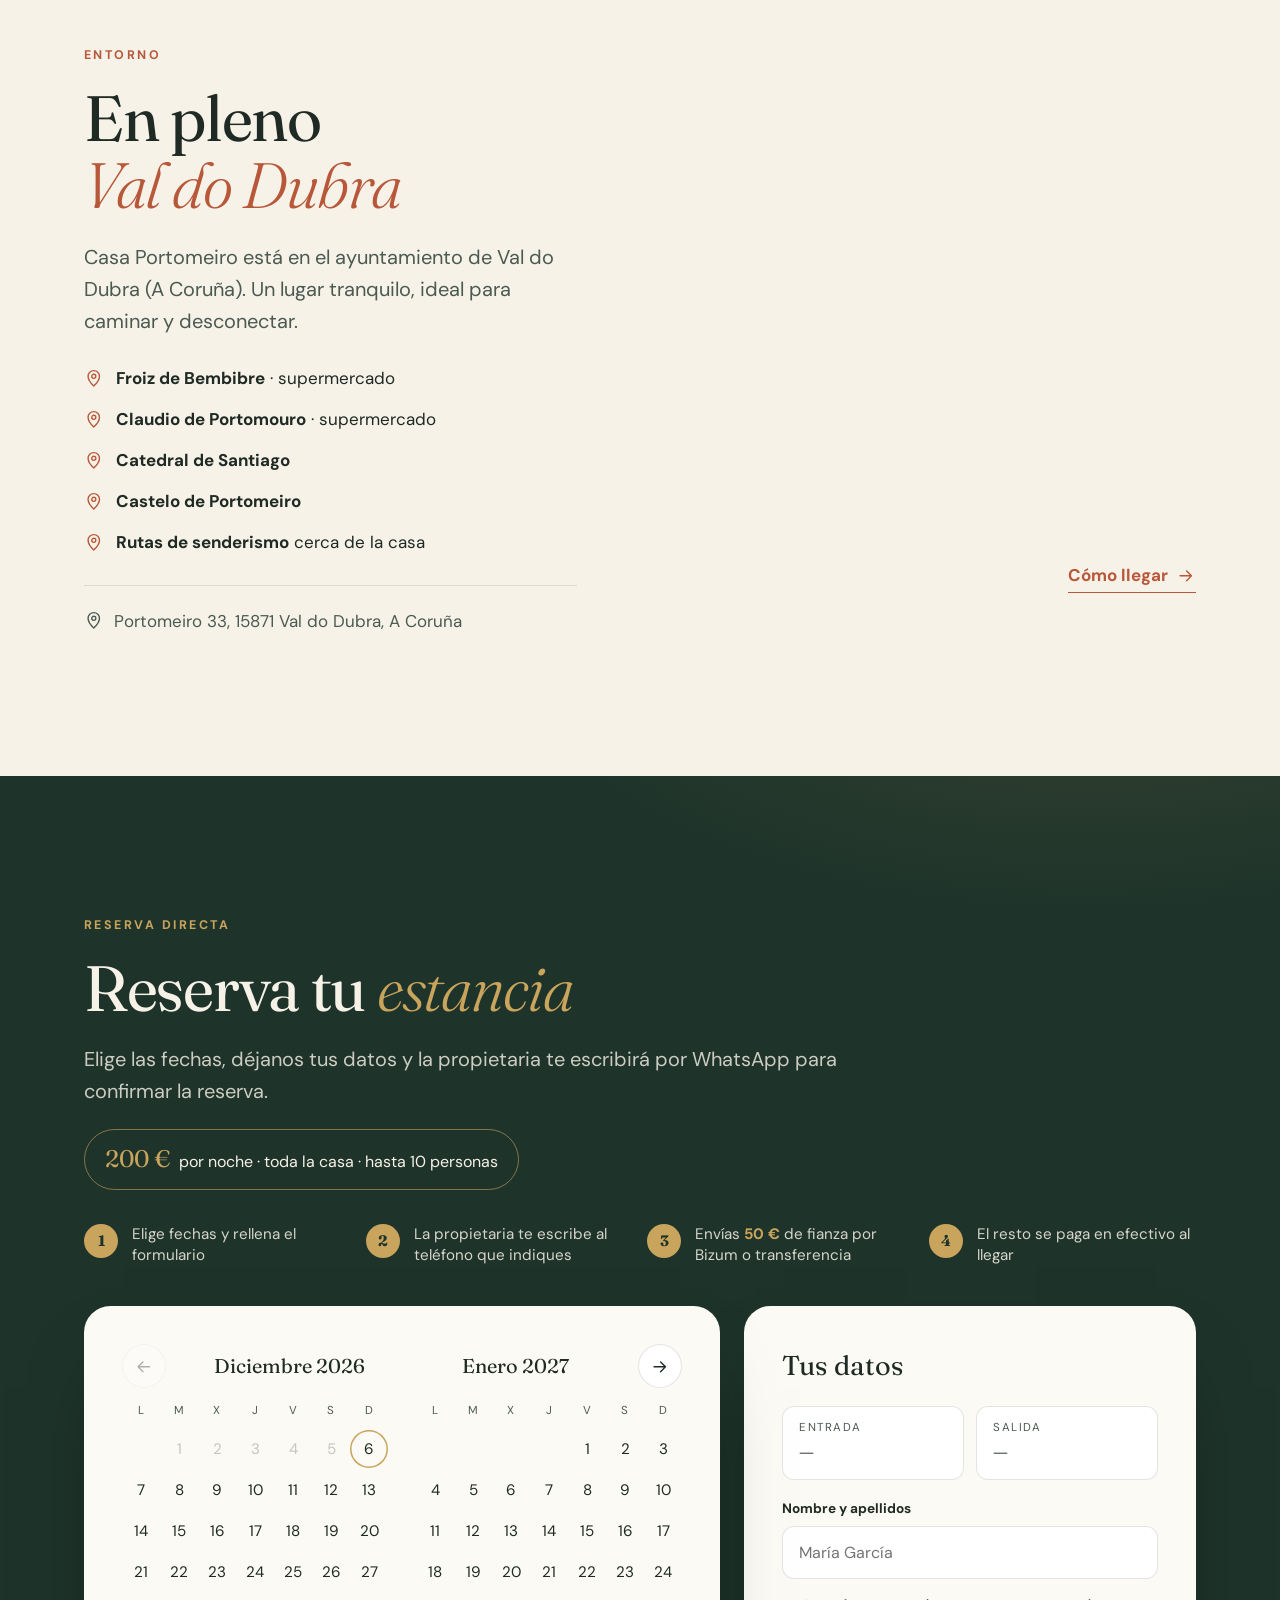
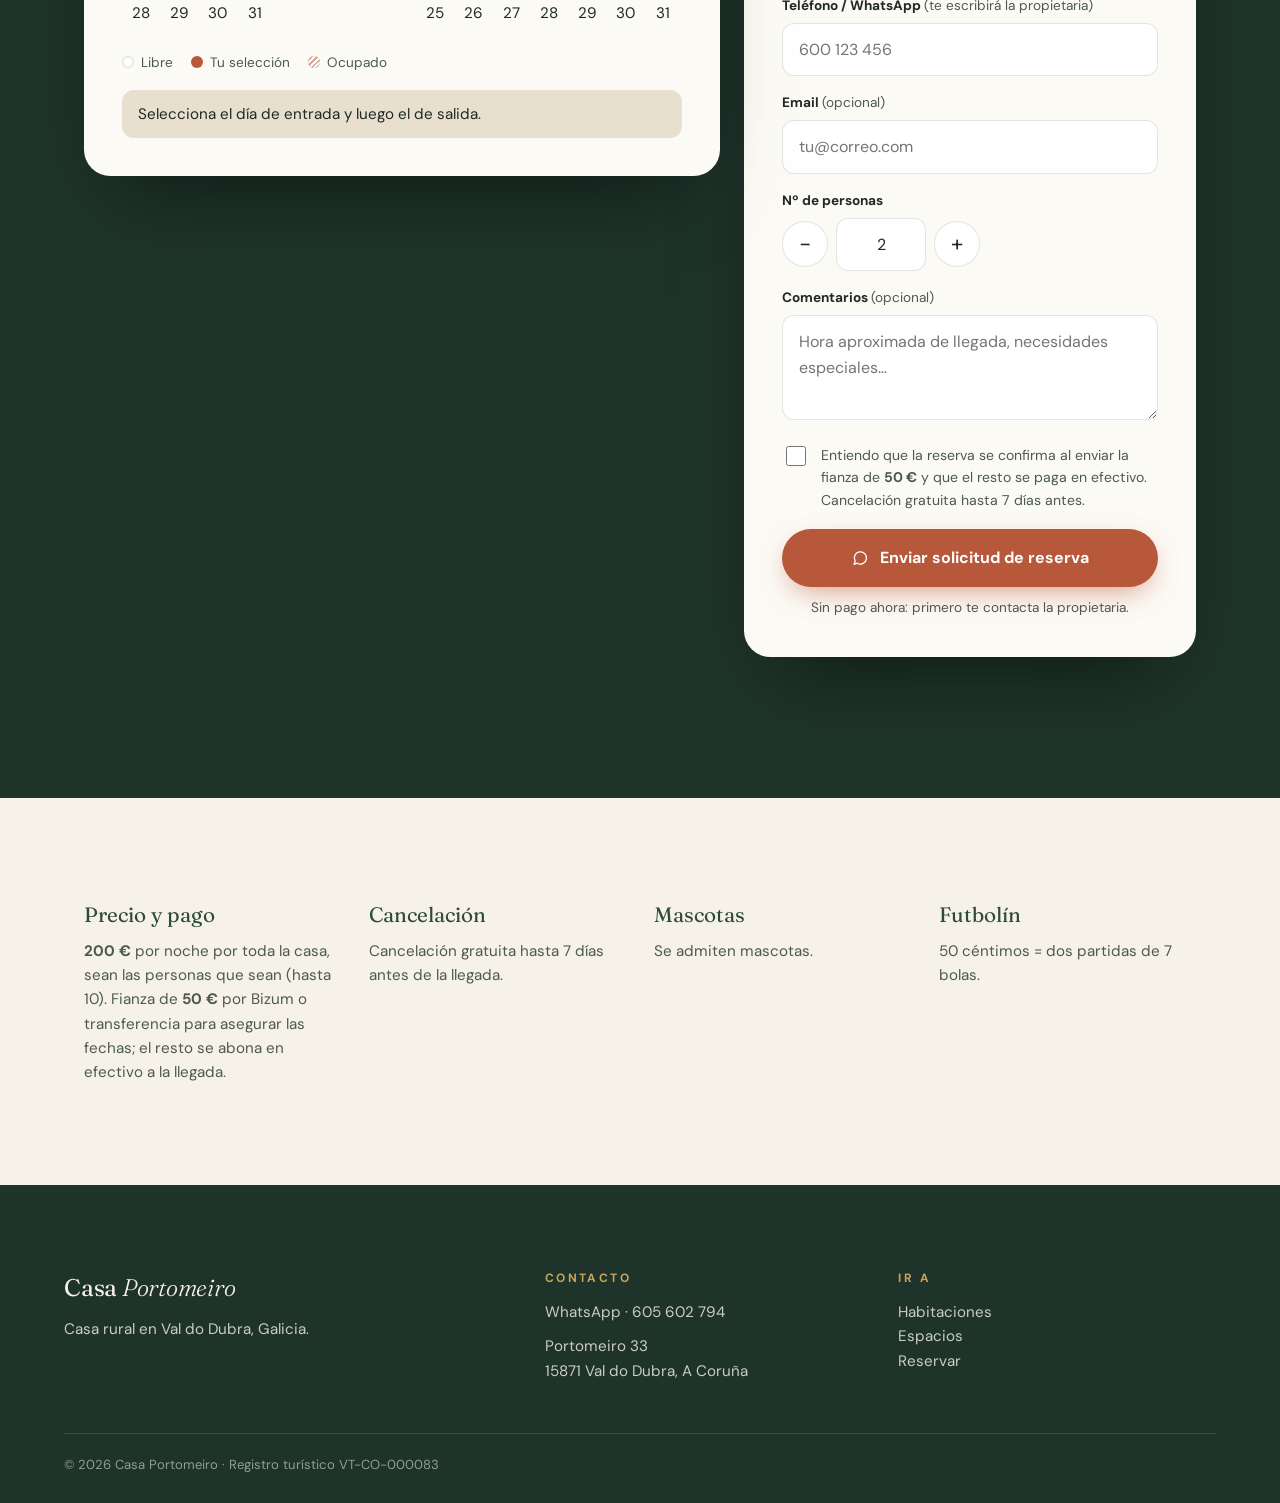
==== commit b540151f: "Update index.html" ====
--- a/index.html
+++ b/index.html
@@ -151,14 +151,7 @@
     </div>
   </article>
 
-  <article class="space space--rev">
-    <div class="space__media mask"><div class="ph ph--a" data-parallax-img><img src="fotos/juegos.jpg" alt="Rincón de juegos de mesa en la cocina" loading="lazy"><span class="ph__label"><svg><use href="#i-camera"/></svg> juegos.jpg</span></div></div>
-    <div class="space__text reveal">
-      <span class="space__icon"><svg class="ic"><use href="#i-dice"/></svg></span>
-      <h3>Sala de juegos de mesa</h3>
-      <p>Dentro de la propia cocina, un rincón con juegos de mesa para las tardes de lluvia.</p>
-    </div>
-  </article>
+
 
   <article class="space">
     <div class="space__media mask"><div class="ph ph--b" data-parallax-img><img src="fotos/salon.jpg" alt="Salón con televisión y libros" loading="lazy"><span class="ph__label"><svg><use href="#i-camera"/></svg> salon.jpg</span></div></div>
@@ -186,7 +179,25 @@
       <p>Barbacoa para hacer unos buenos churrascos y comer en la mesa de la terraza. Lo único que te falta es la carne.</p>
     </div>
   </article>
-
+  
+  <article class="space space--rev">
+    <div class="space__media mask"><div class="ph ph--a" data-parallax-img><img src="fotos/juegos.jpg" alt="Rincón de juegos de mesa en la cocina" loading="lazy"><span class="ph__label"><svg><use href="#i-camera"/></svg> juegos.jpg</span></div></div>
+    <div class="space__text reveal">
+      <span class="space__icon"><svg class="ic"><use href="#i-dice"/></svg></span>
+      <h3>Sala de juegos de mesa</h3>
+      <p>Dentro de la propia cocina, un rincón con juegos de mesa para las tardes de lluvia (o de sol, que aquí también se juega).</p>
+    </div>
+  </article>
+  
+  <article class="space space--rev">
+    <div class="space__media mask"><div class="ph ph--b" data-parallax-img><img src="fotos/futbolin.jpg" alt="Futbolín de la casa" loading="lazy"><span class="ph__label"><svg><use href="#i-camera"/></svg> futbolin.jpg</span></div></div>
+    <div class="space__text reveal">
+      <span class="space__icon"><svg class="ic"><use href="#i-ball"/></svg></span>
+      <h3>Futbolín</h3>
+      <p>¿Quién manda en la casa? Se decide en el futbolín. <strong>50 céntimos</strong> por dos partidas de 7 bolas.</p>
+    </div>
+  </article>
+</section>
 
 <!-- ============ GALERÍA (scroll horizontal) ============ -->
 <section class="gallery" id="galeria" aria-label="Galería de fotos">
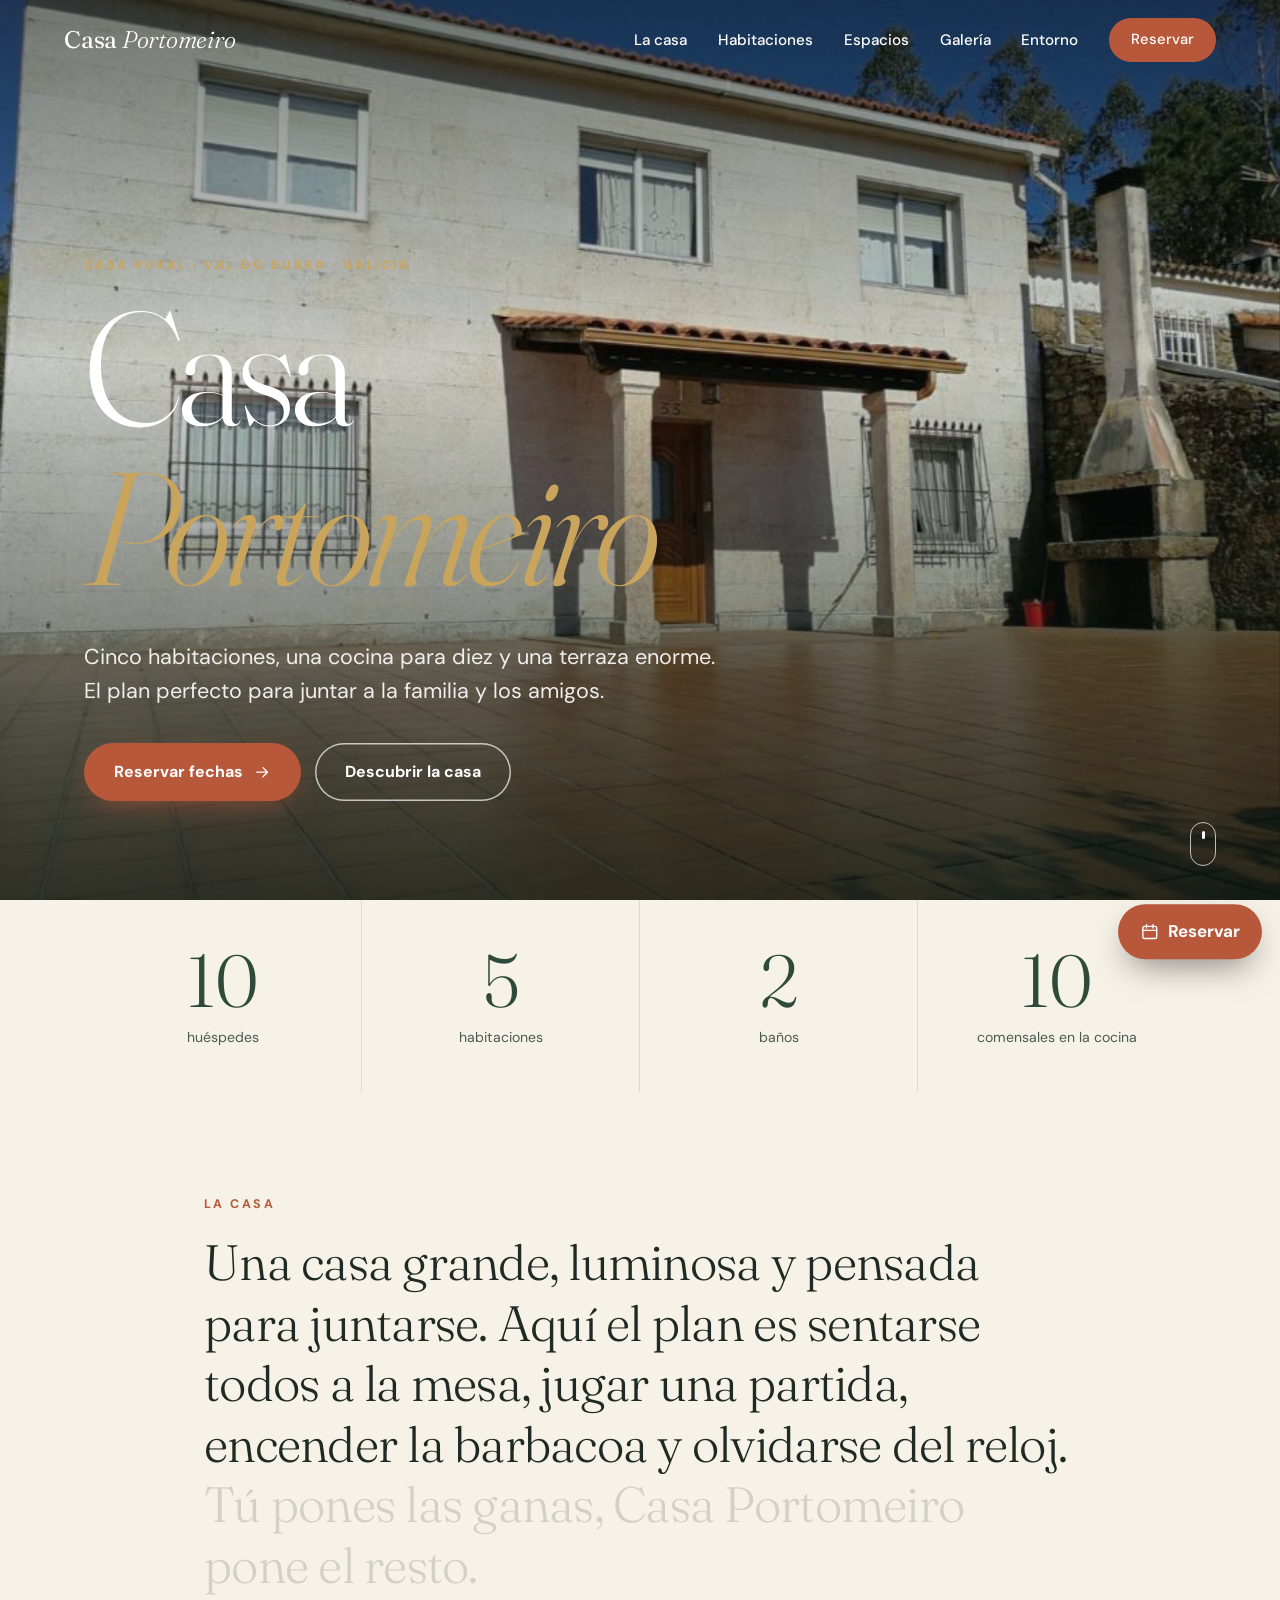
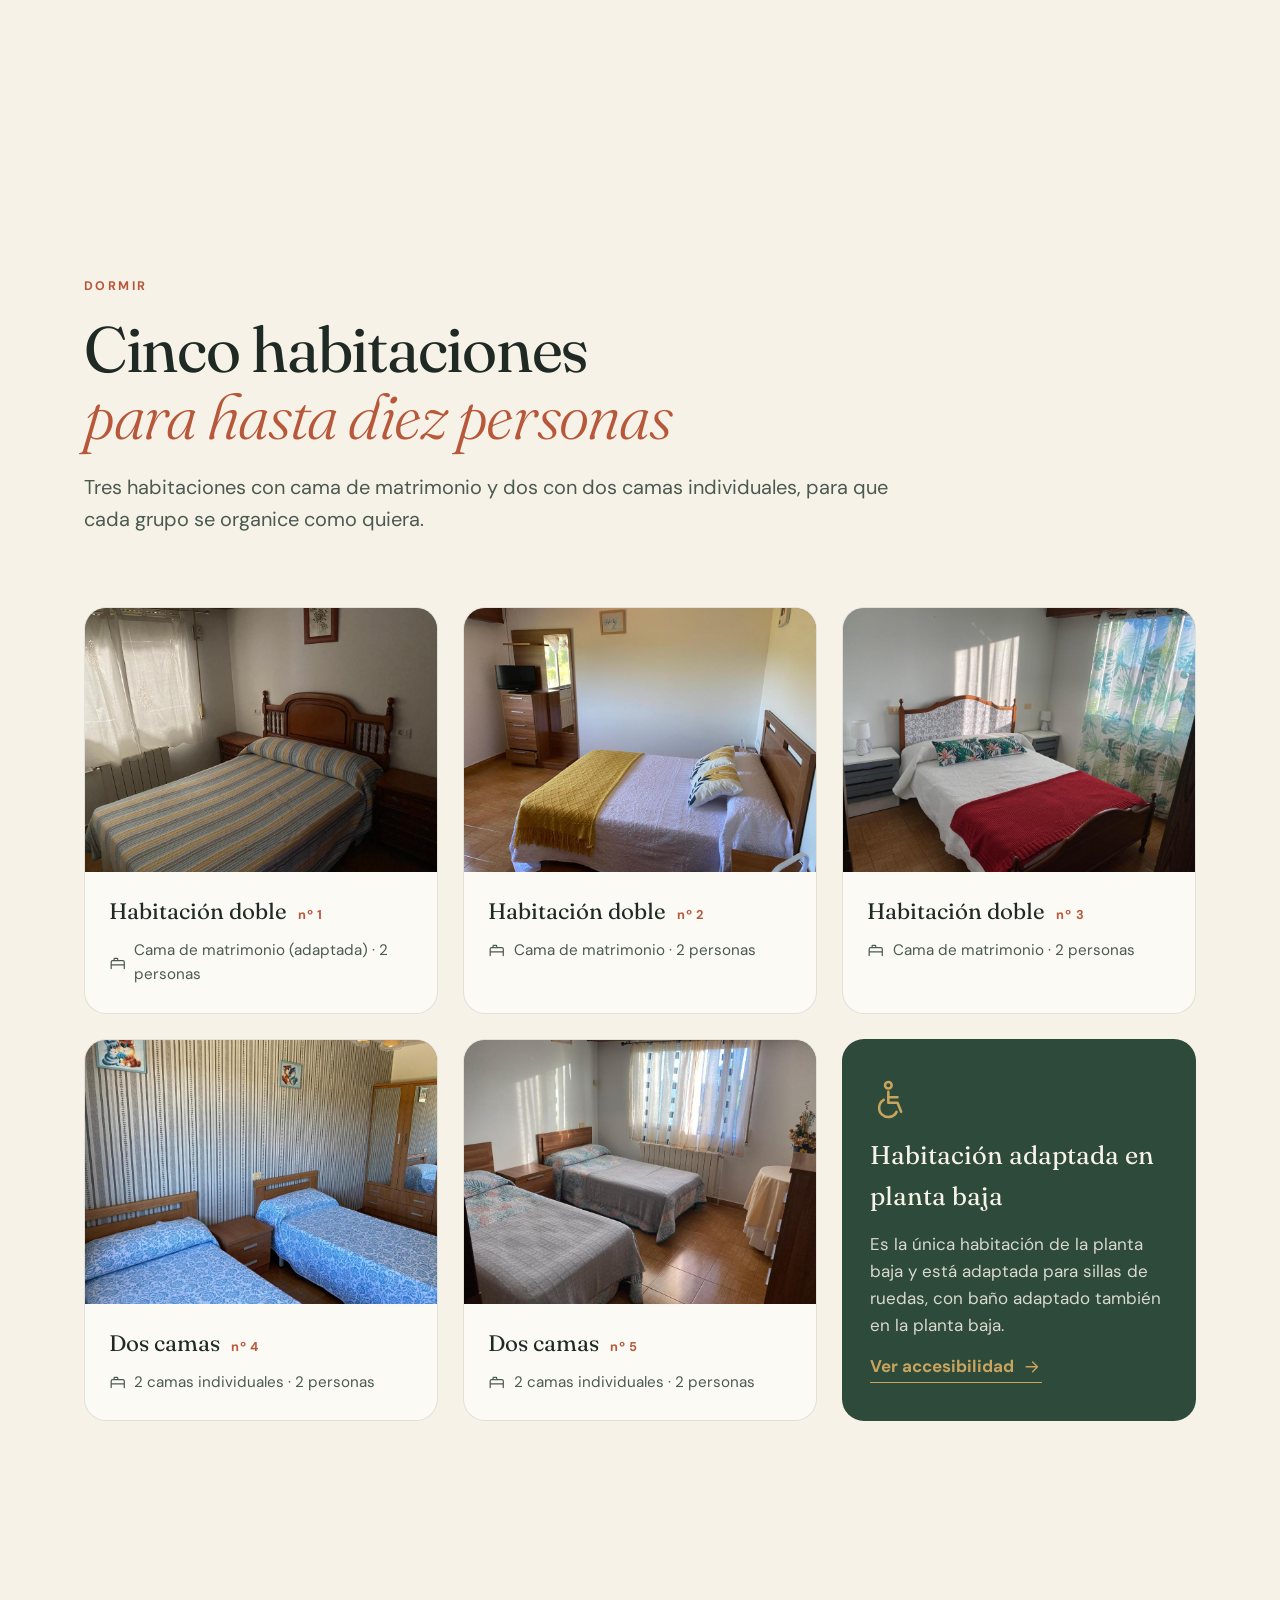
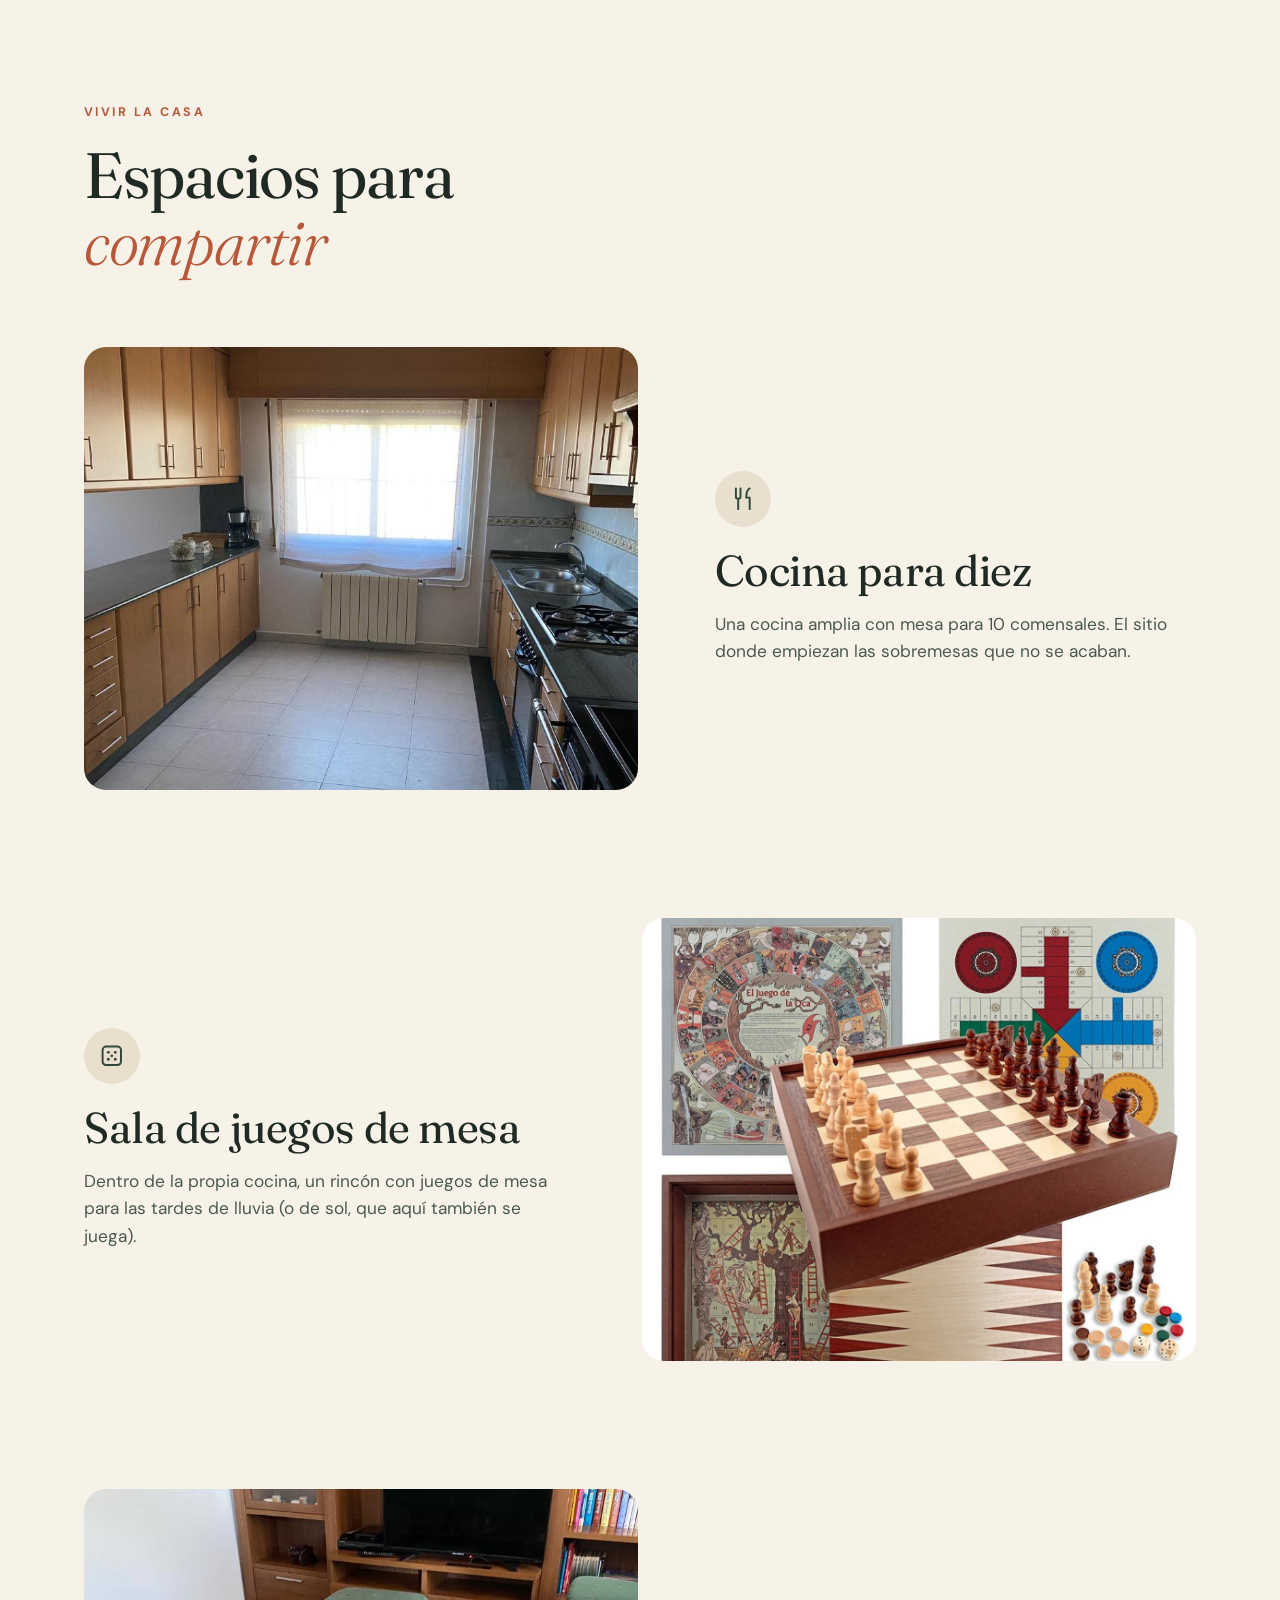
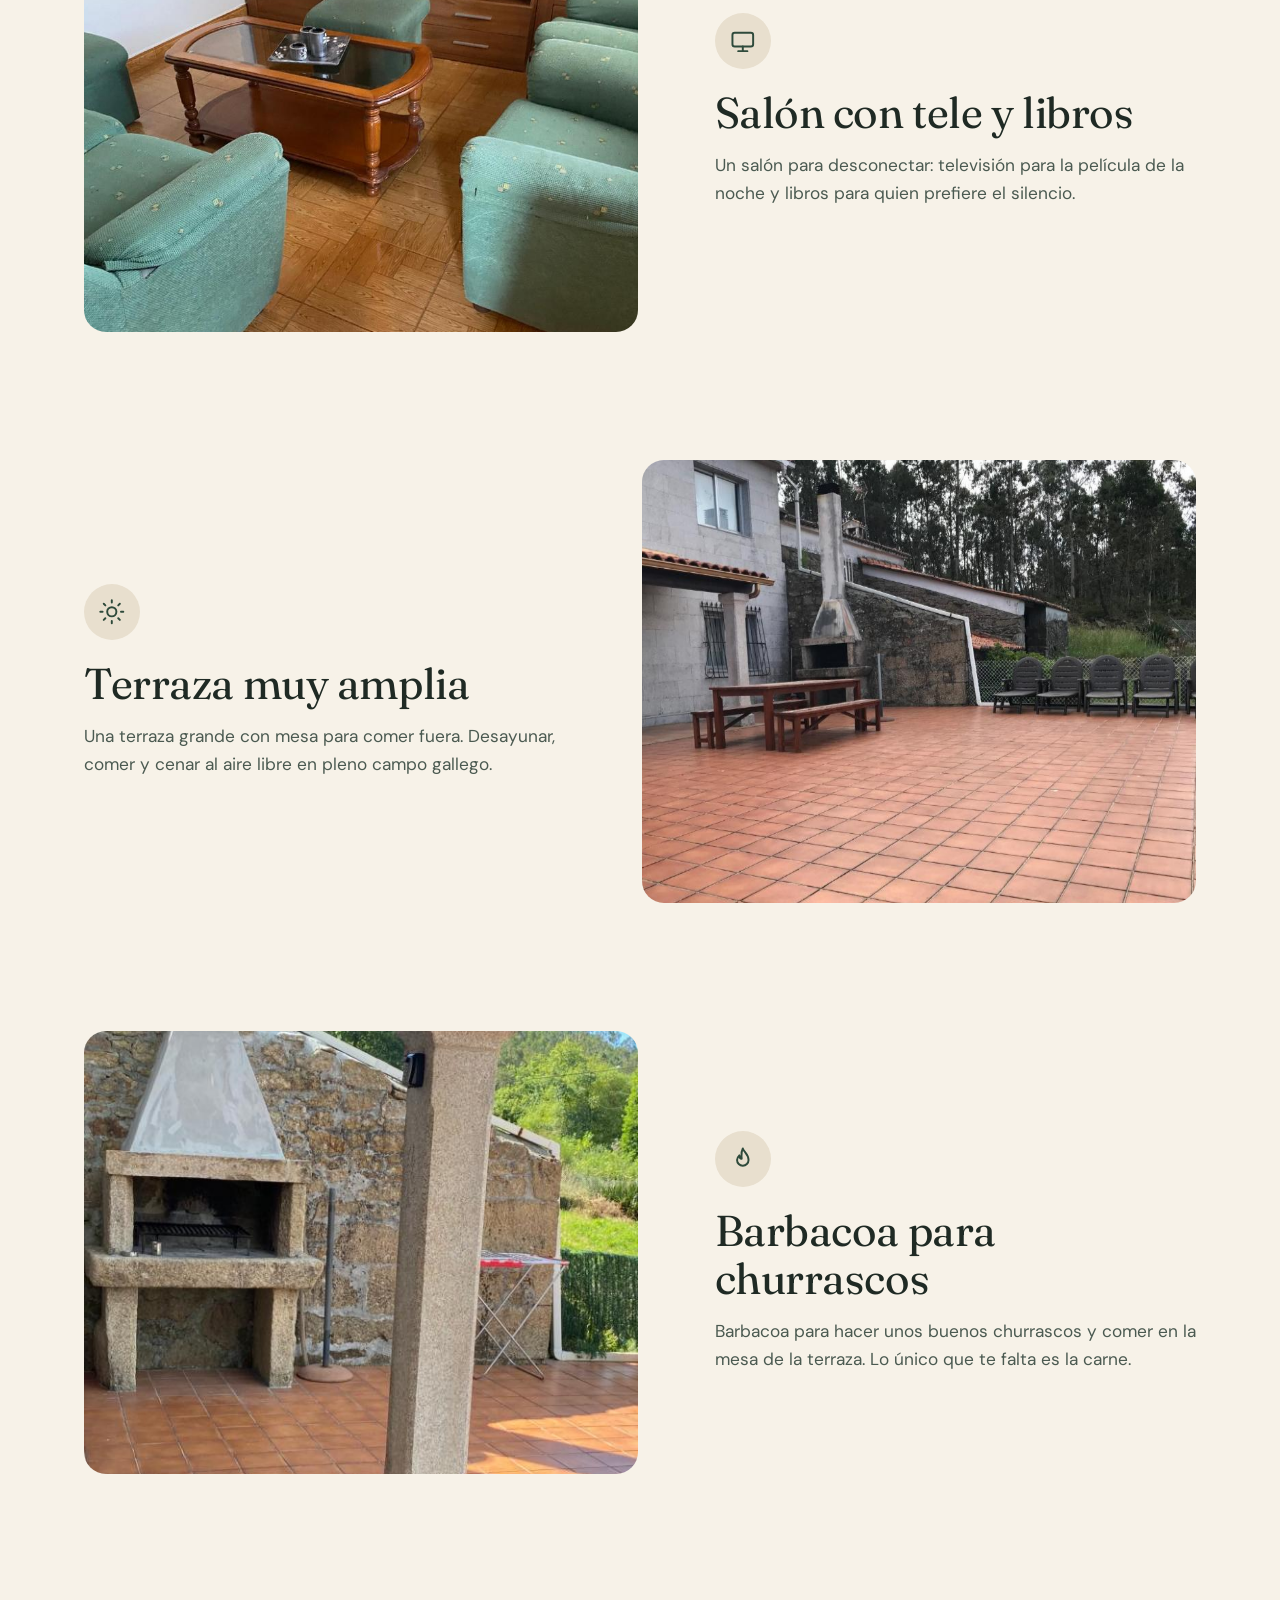
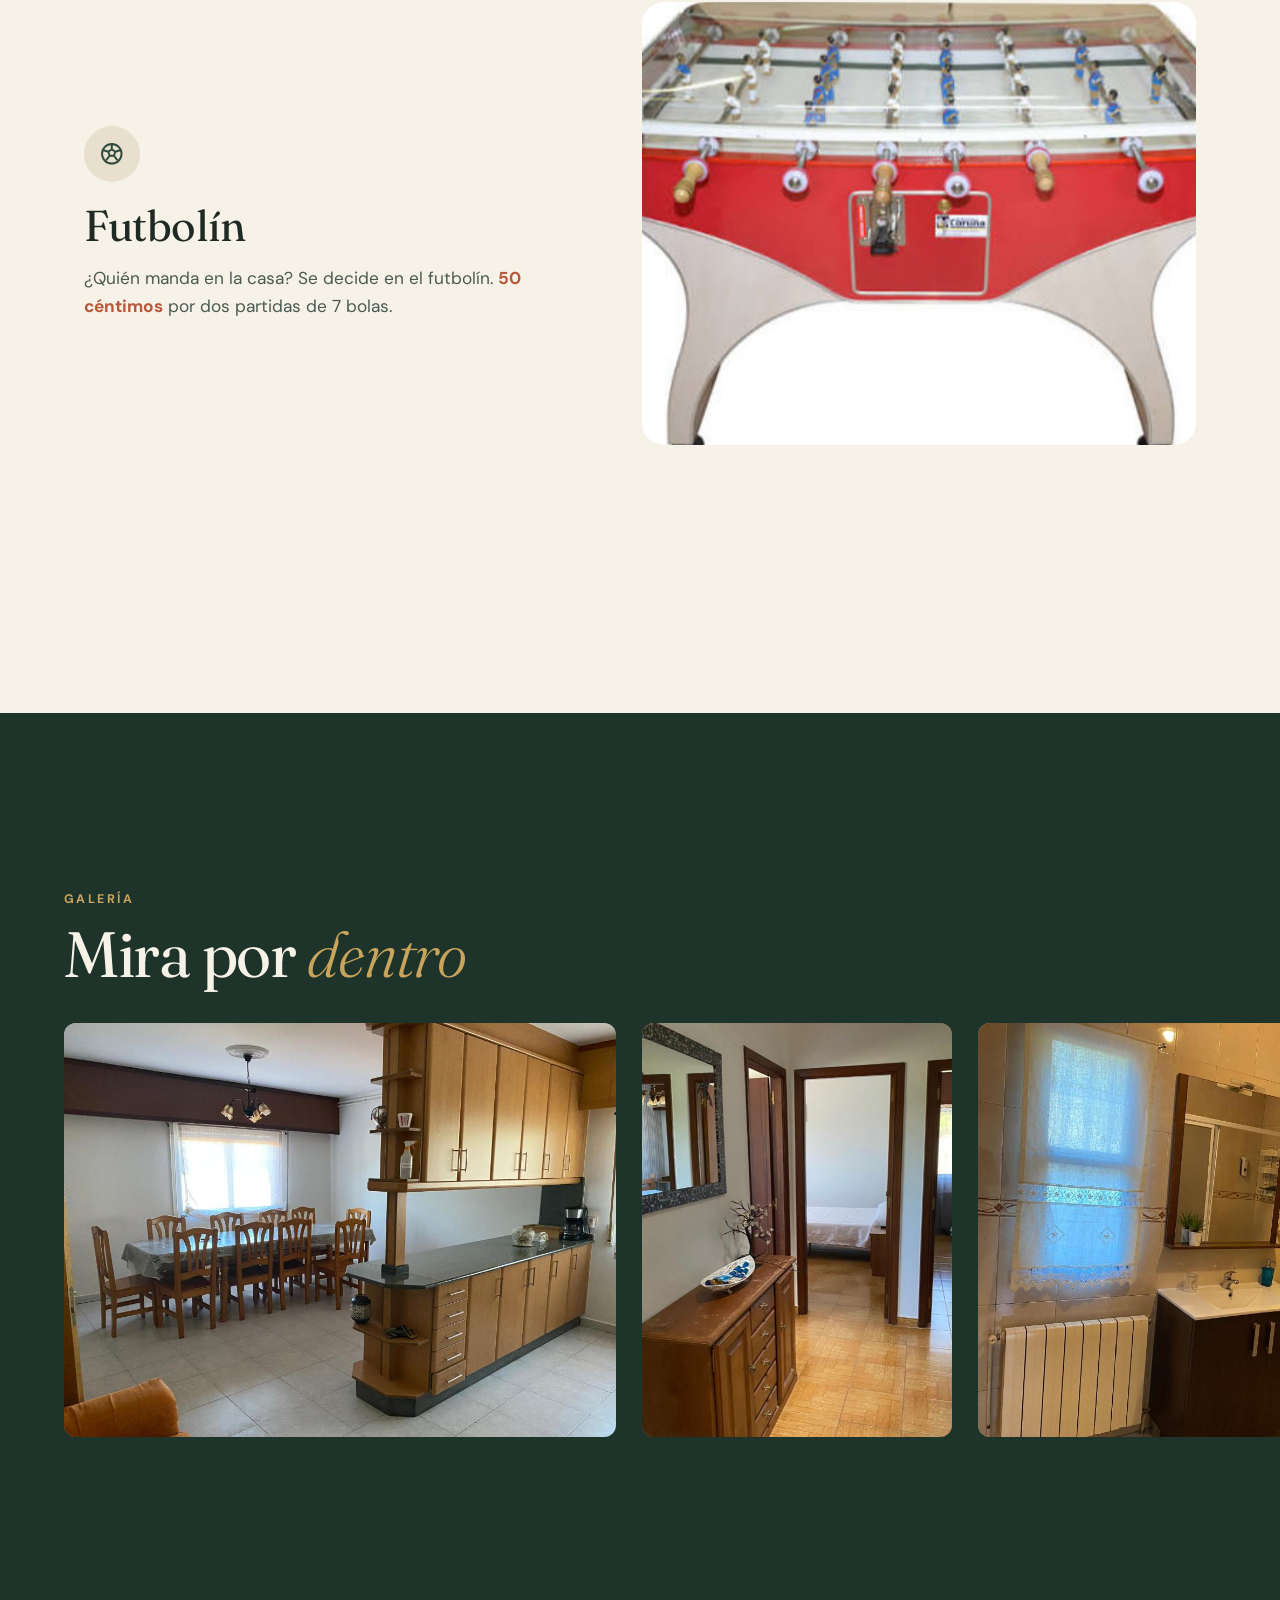
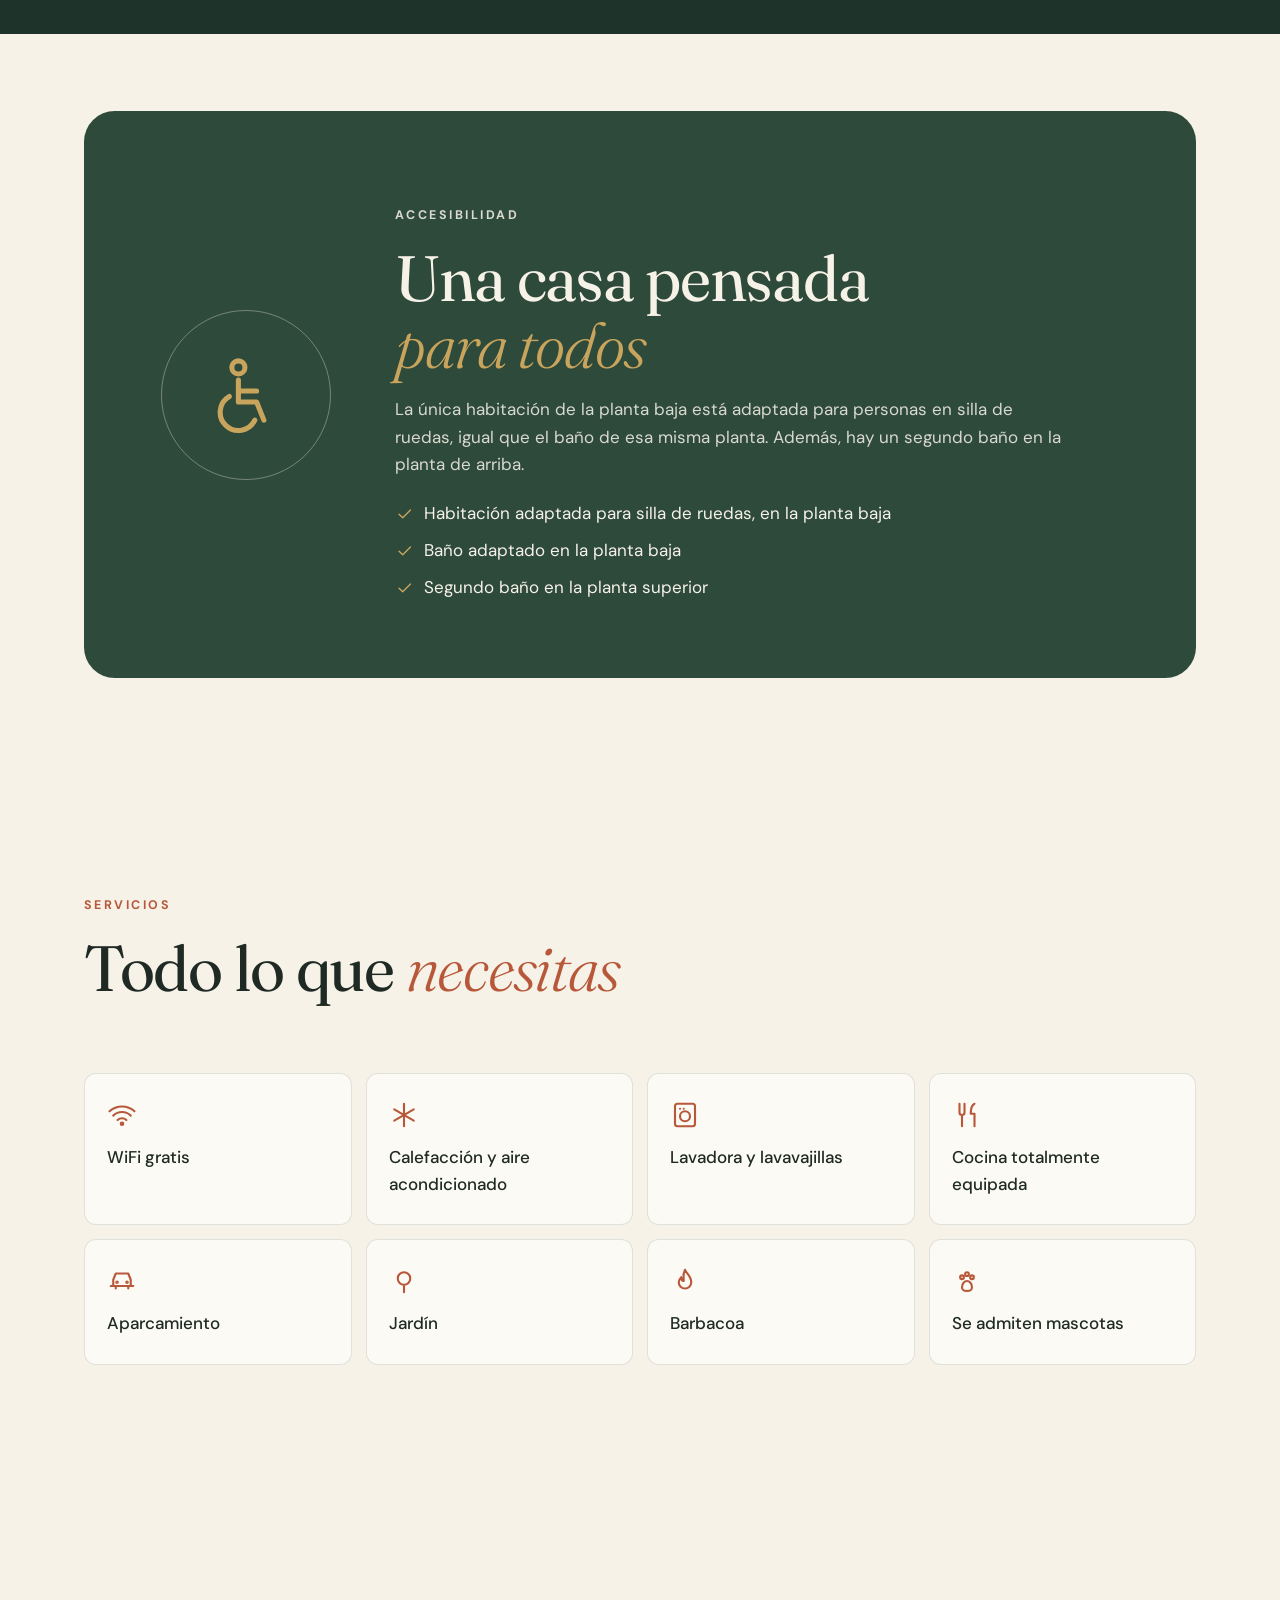
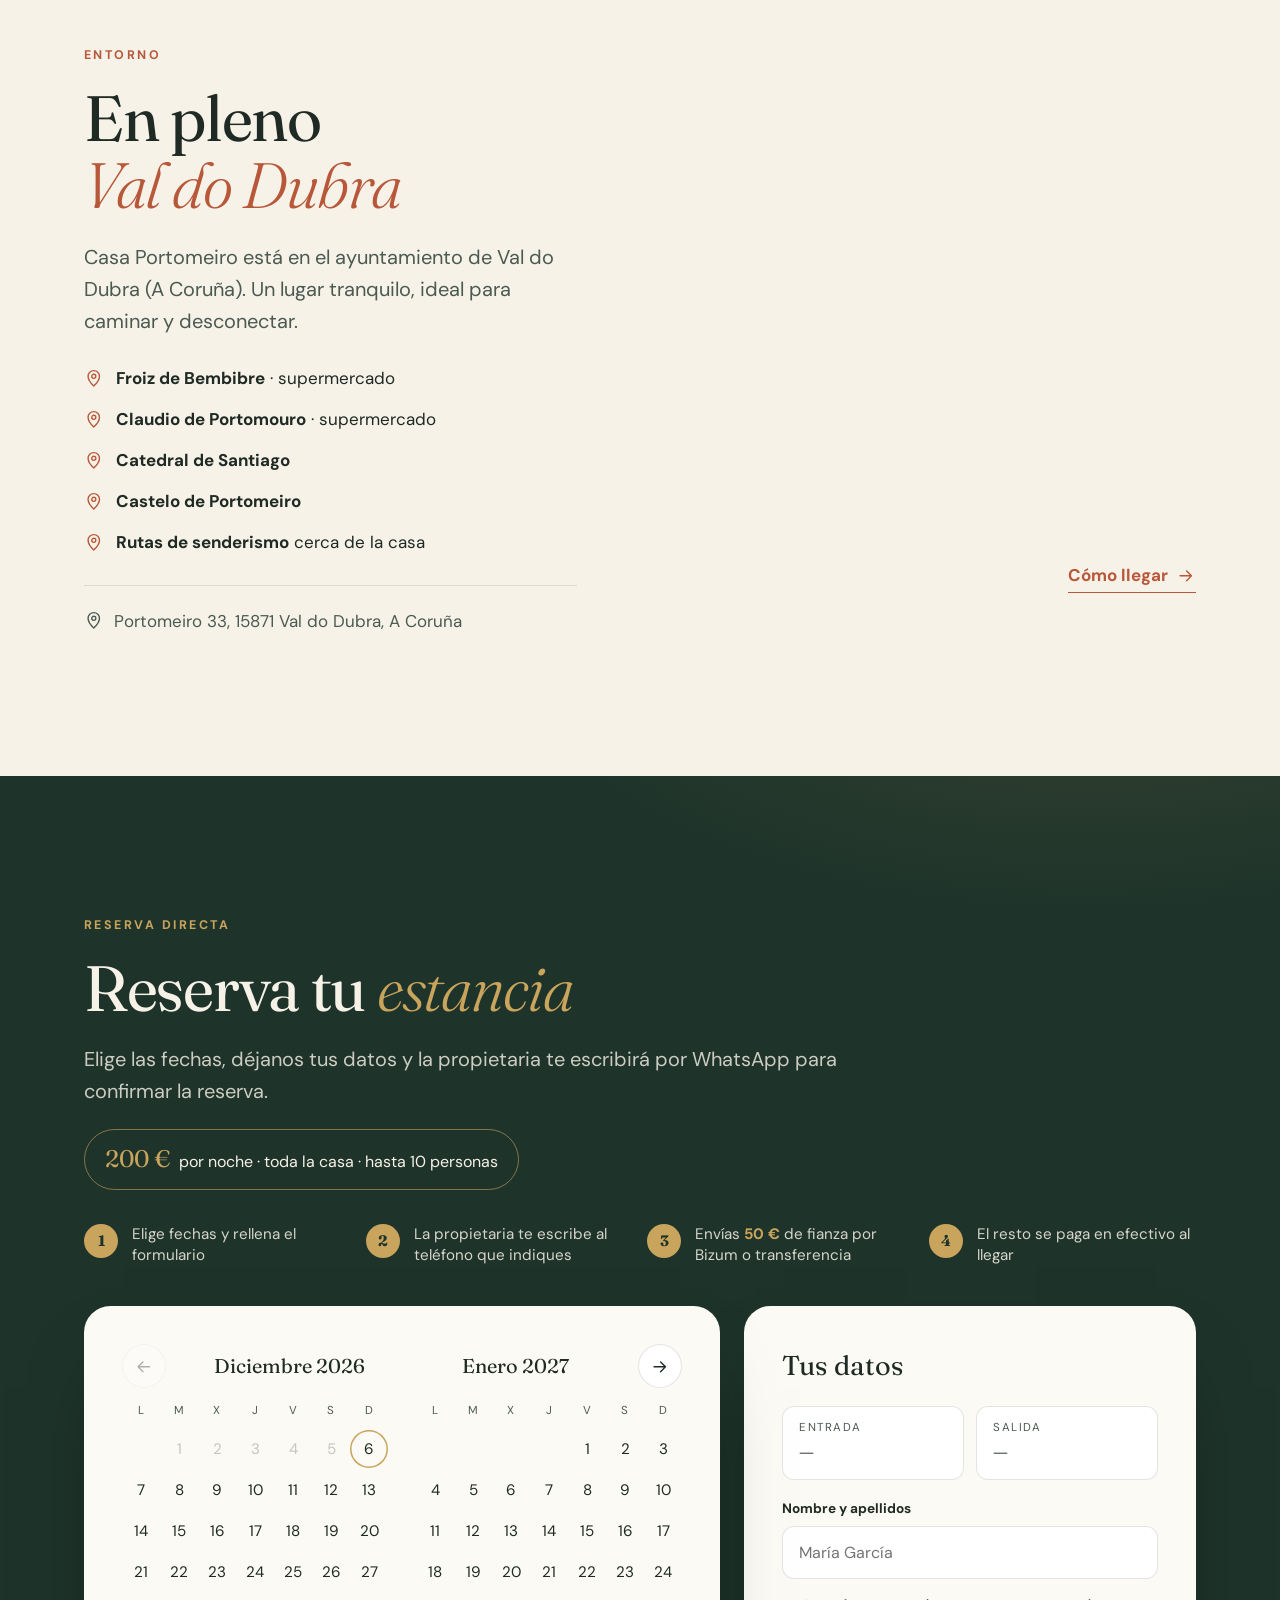
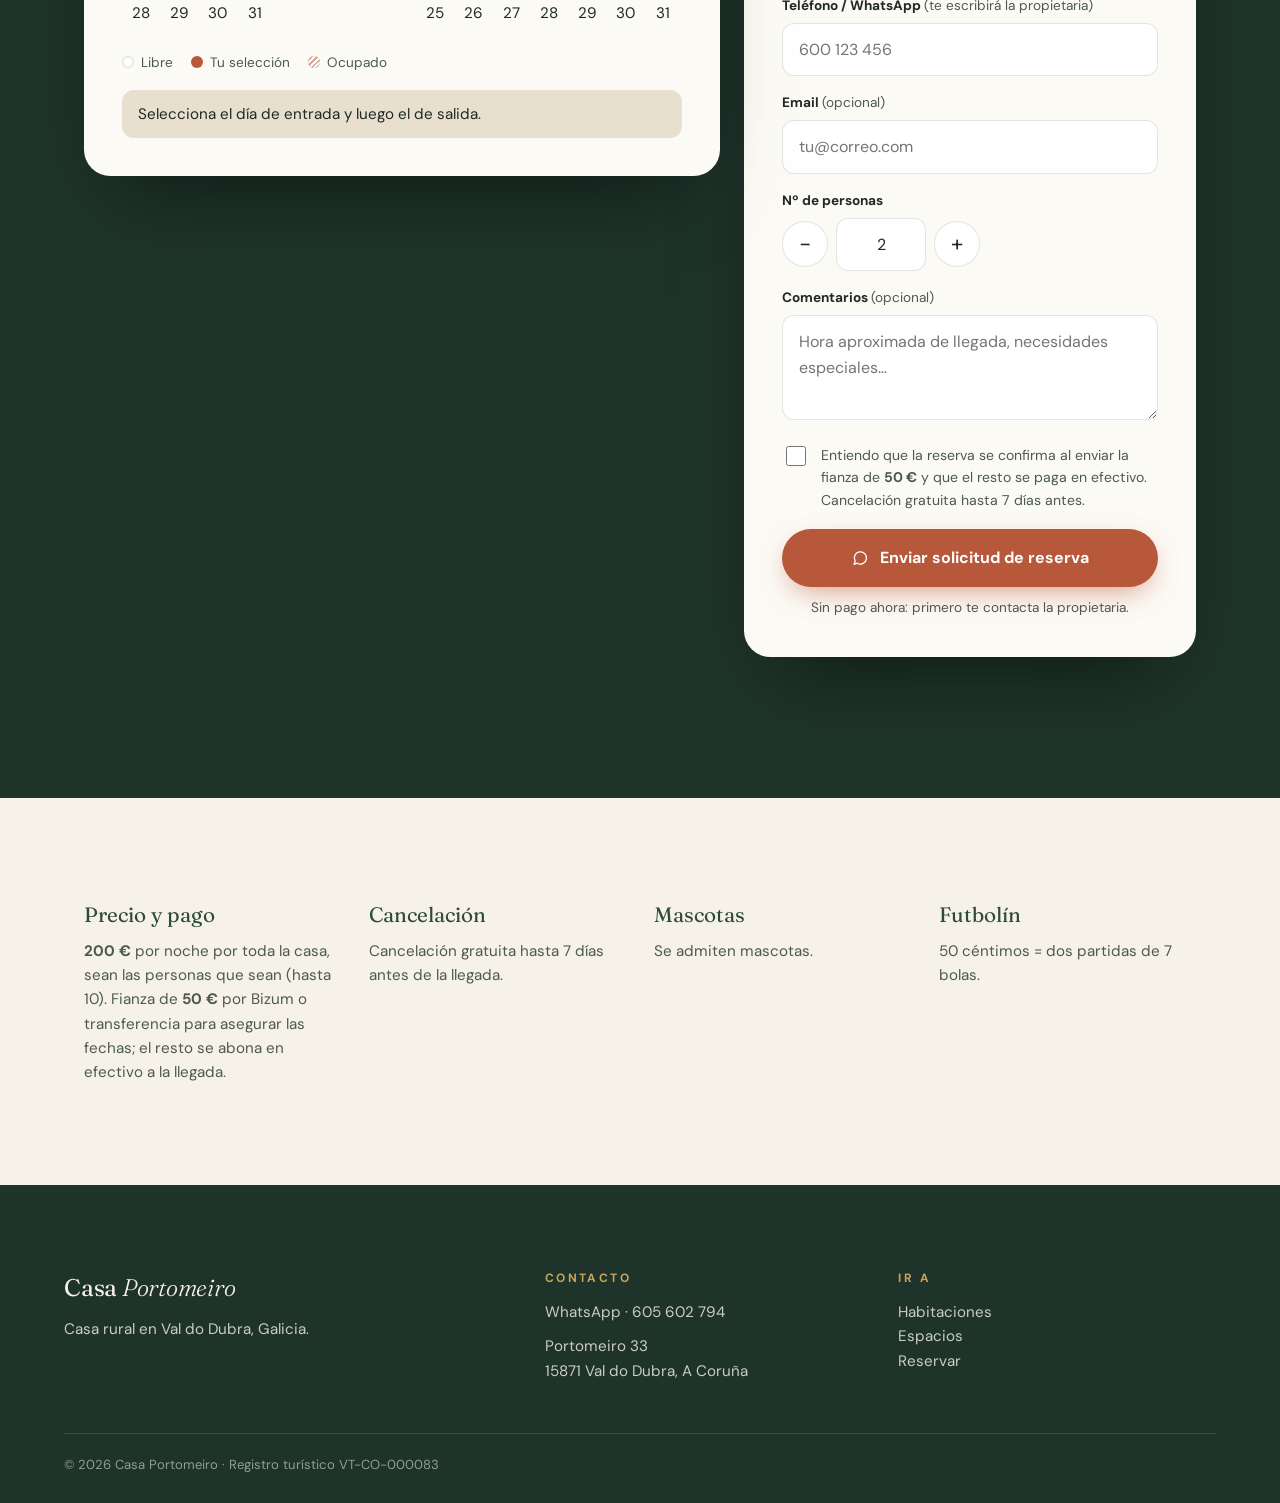
==== commit 9e18ca71: "Update index.html" ====
--- a/index.html
+++ b/index.html
@@ -151,7 +151,14 @@
     </div>
   </article>
 
-
+  <article class="space space--rev">
+    <div class="space__media mask"><div class="ph ph--a" data-parallax-img><img src="fotos/juegos.jpg" alt="Rincón de juegos de mesa en la cocina" loading="lazy"><span class="ph__label"><svg><use href="#i-camera"/></svg> juegos.jpg</span></div></div>
+    <div class="space__text reveal">
+      <span class="space__icon"><svg class="ic"><use href="#i-dice"/></svg></span>
+      <h3>Sala de juegos de mesa</h3>
+      <p>Dentro de la propia cocina, un rincón con juegos de mesa para las tardes de lluvia (o de sol, que aquí también se juega).</p>
+    </div>
+  </article>
 
   <article class="space">
     <div class="space__media mask"><div class="ph ph--b" data-parallax-img><img src="fotos/salon.jpg" alt="Salón con televisión y libros" loading="lazy"><span class="ph__label"><svg><use href="#i-camera"/></svg> salon.jpg</span></div></div>
@@ -179,16 +186,7 @@
       <p>Barbacoa para hacer unos buenos churrascos y comer en la mesa de la terraza. Lo único que te falta es la carne.</p>
     </div>
   </article>
-  
-  <article class="space space--rev">
-    <div class="space__media mask"><div class="ph ph--a" data-parallax-img><img src="fotos/juegos.jpg" alt="Rincón de juegos de mesa en la cocina" loading="lazy"><span class="ph__label"><svg><use href="#i-camera"/></svg> juegos.jpg</span></div></div>
-    <div class="space__text reveal">
-      <span class="space__icon"><svg class="ic"><use href="#i-dice"/></svg></span>
-      <h3>Sala de juegos de mesa</h3>
-      <p>Dentro de la propia cocina, un rincón con juegos de mesa para las tardes de lluvia (o de sol, que aquí también se juega).</p>
-    </div>
-  </article>
-  
+
   <article class="space space--rev">
     <div class="space__media mask"><div class="ph ph--b" data-parallax-img><img src="fotos/futbolin.jpg" alt="Futbolín de la casa" loading="lazy"><span class="ph__label"><svg><use href="#i-camera"/></svg> futbolin.jpg</span></div></div>
     <div class="space__text reveal">
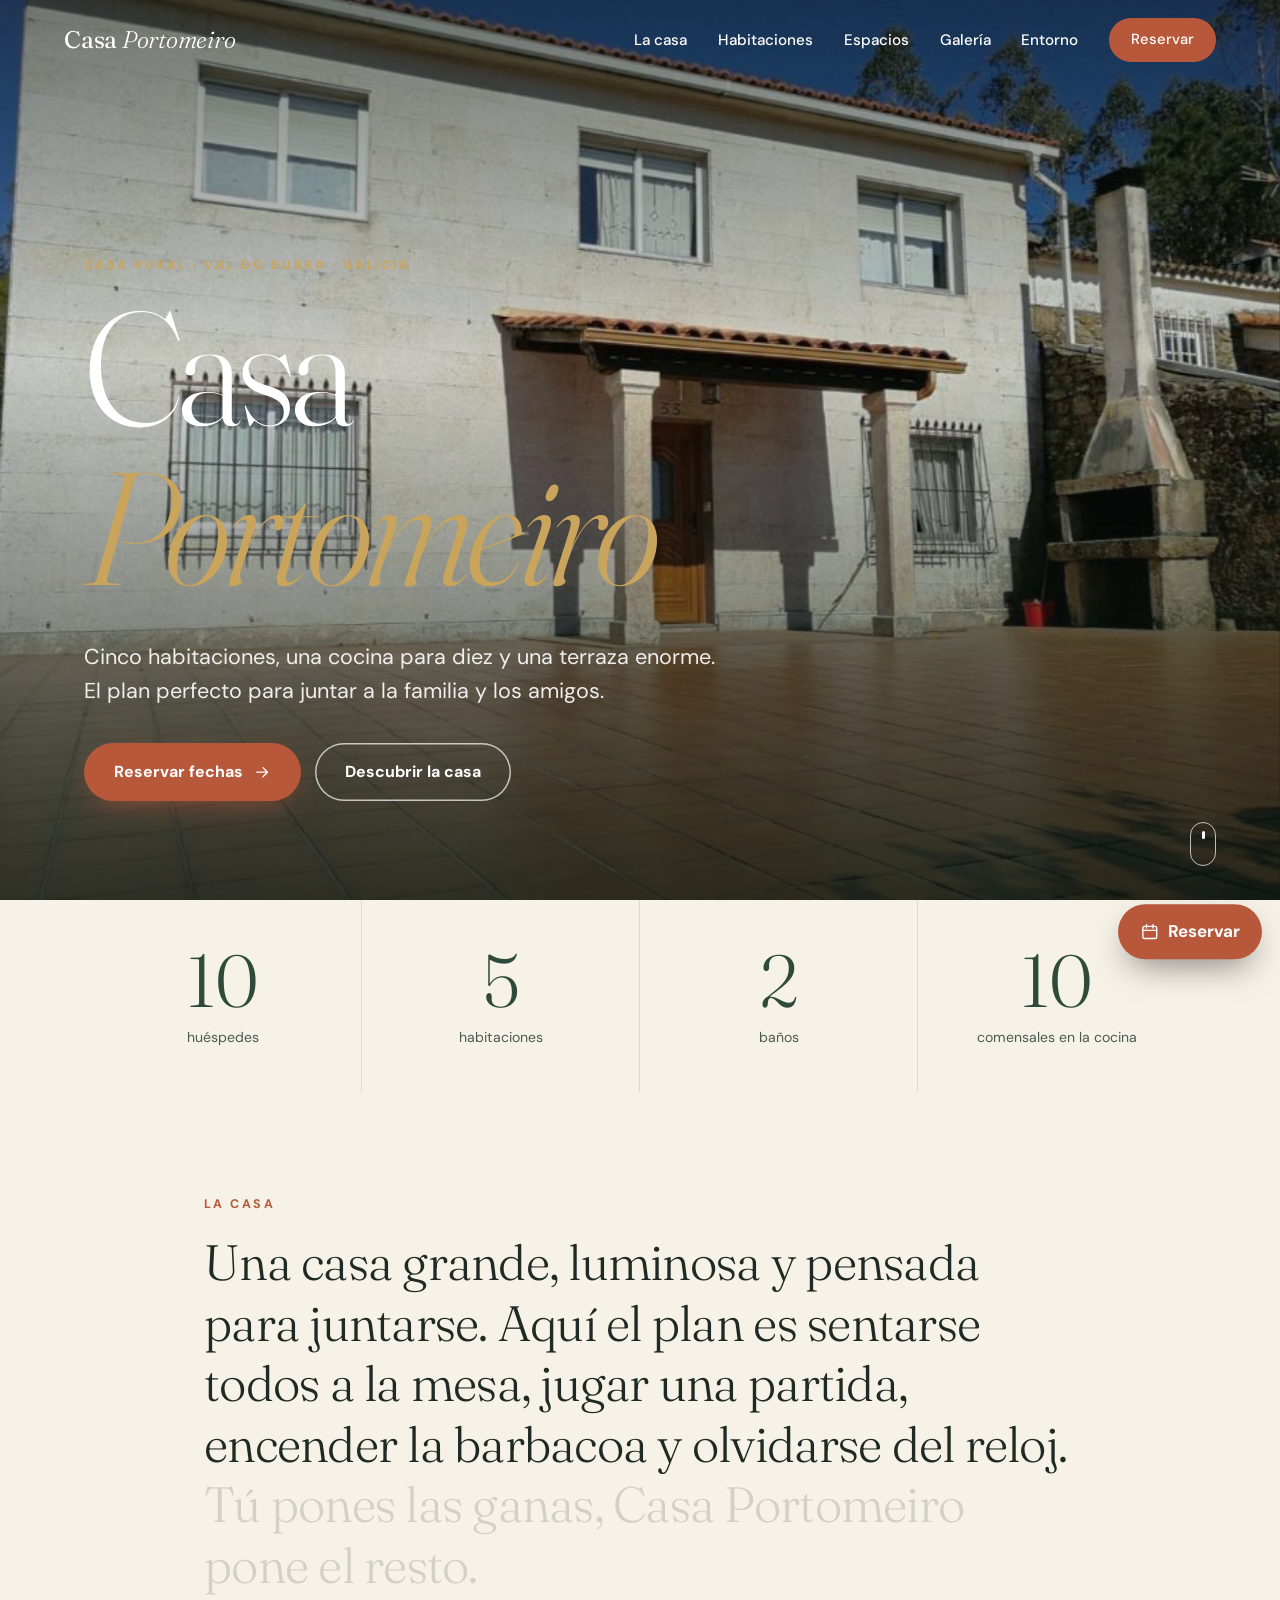
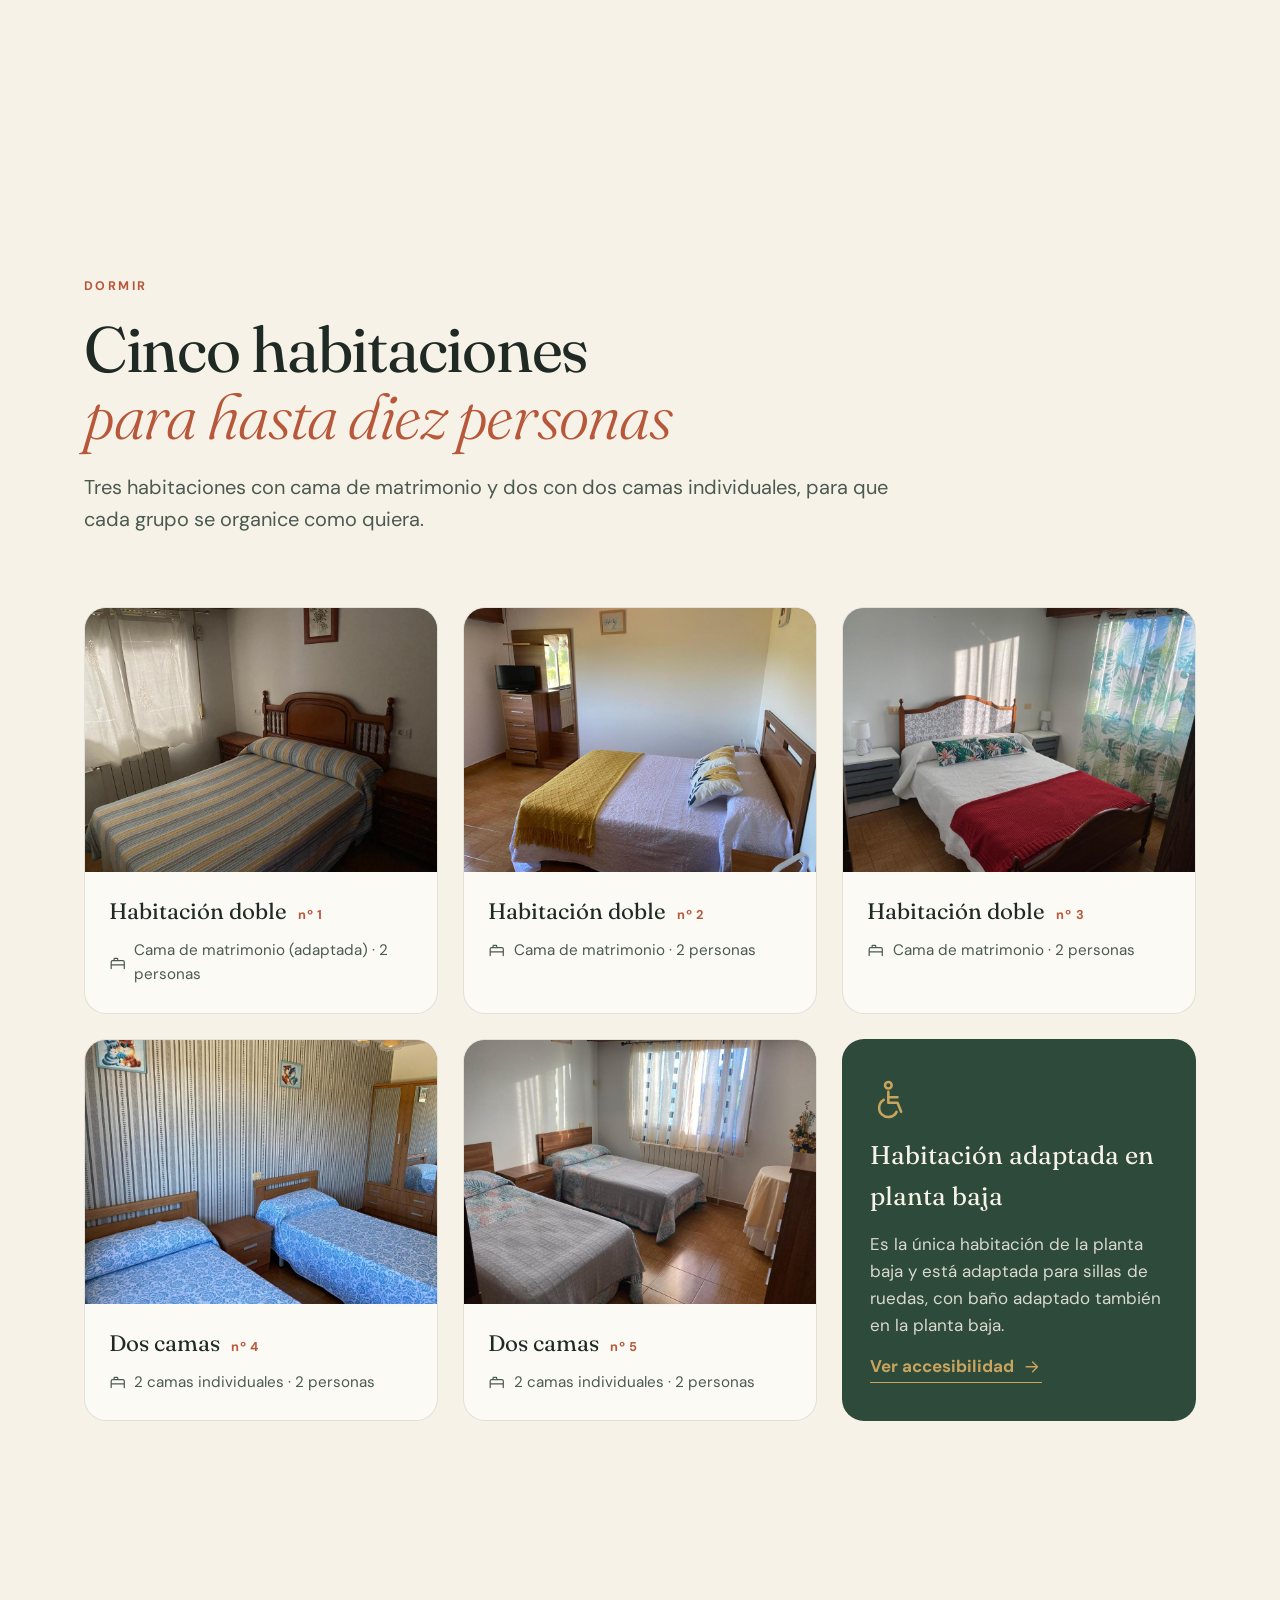
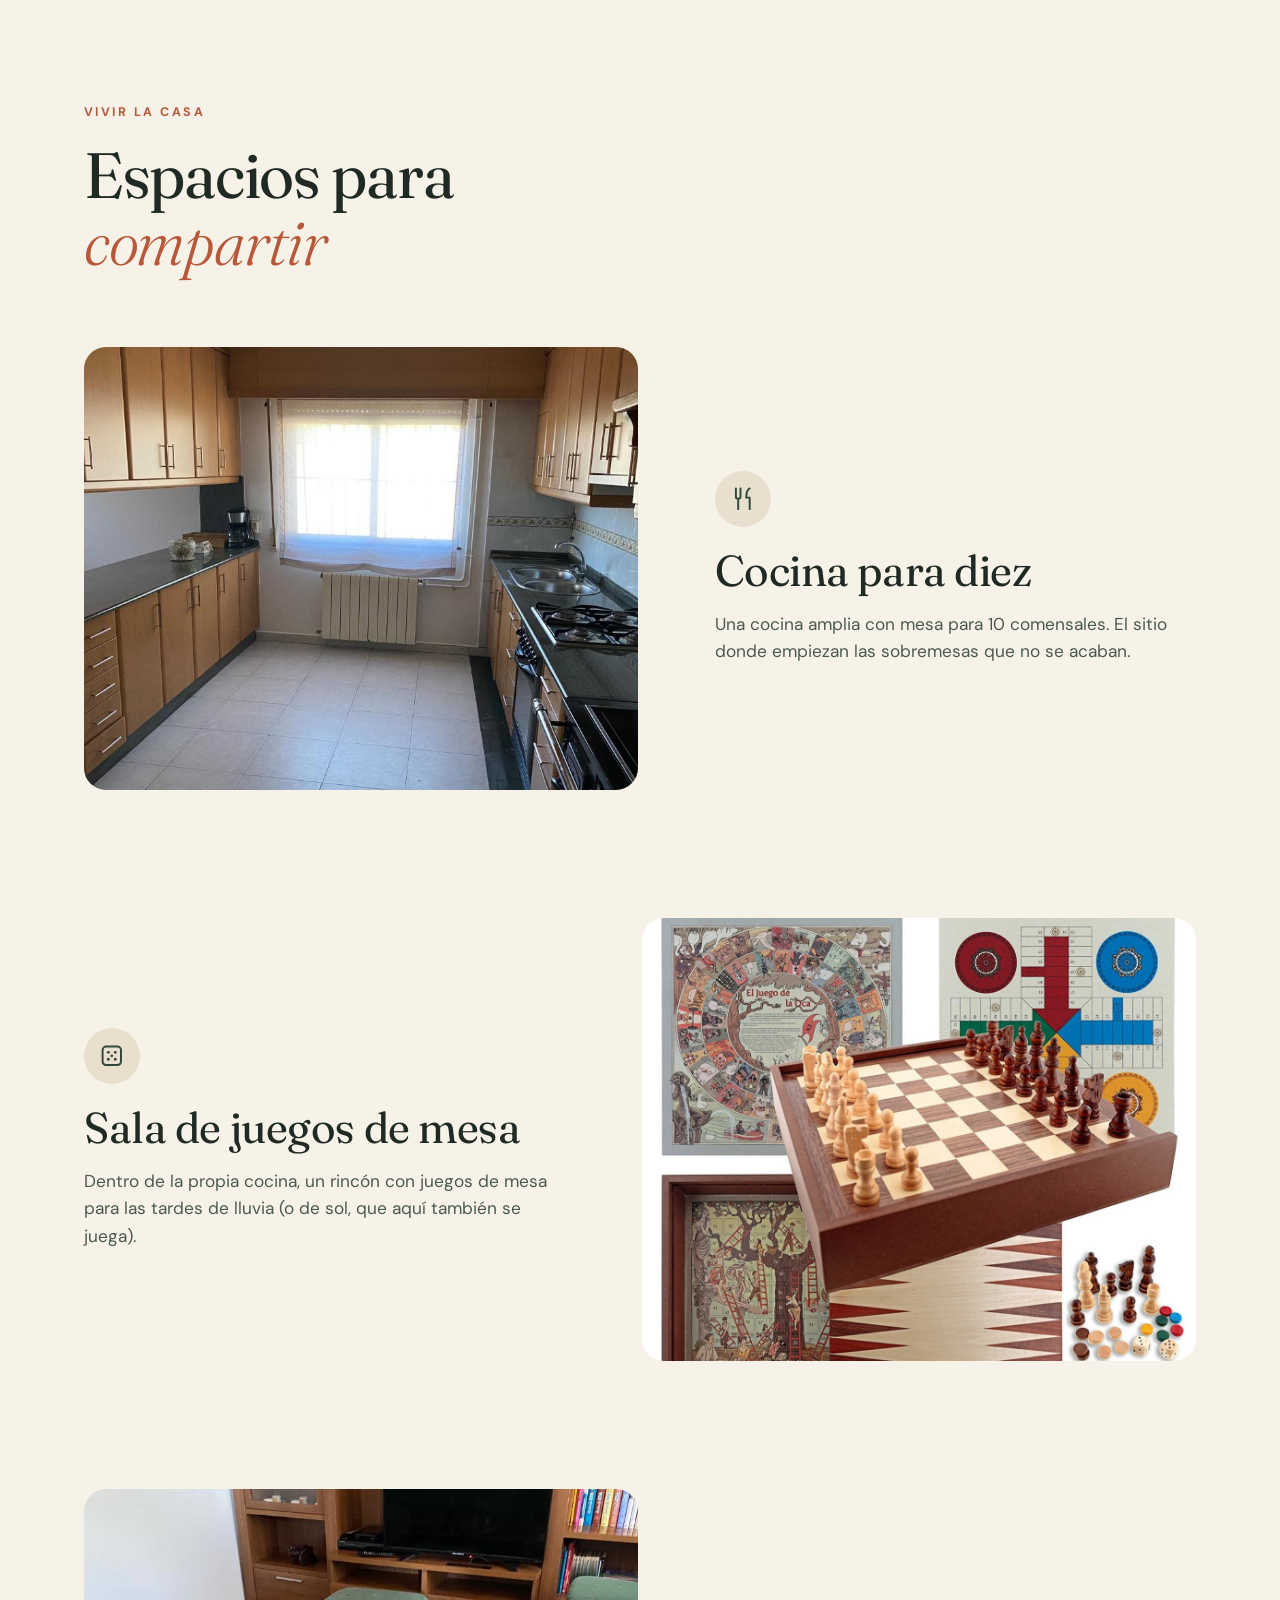
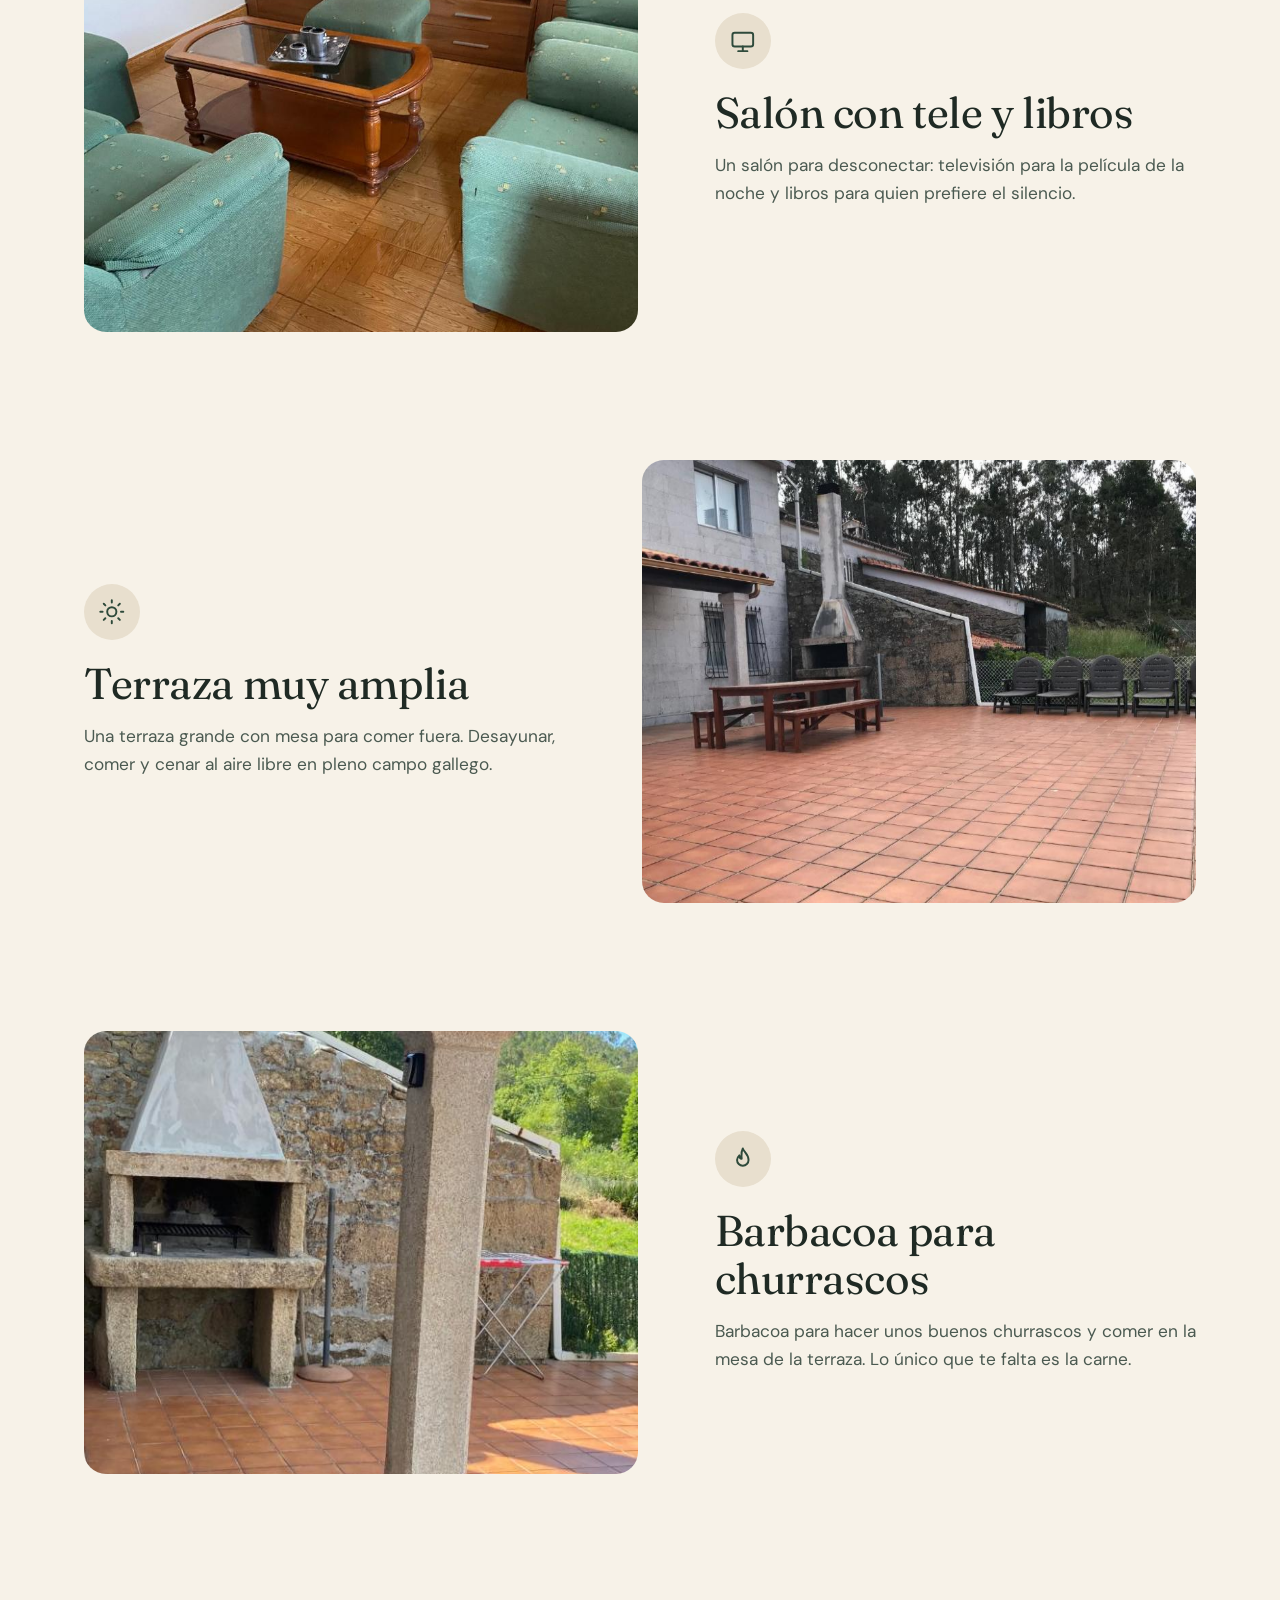
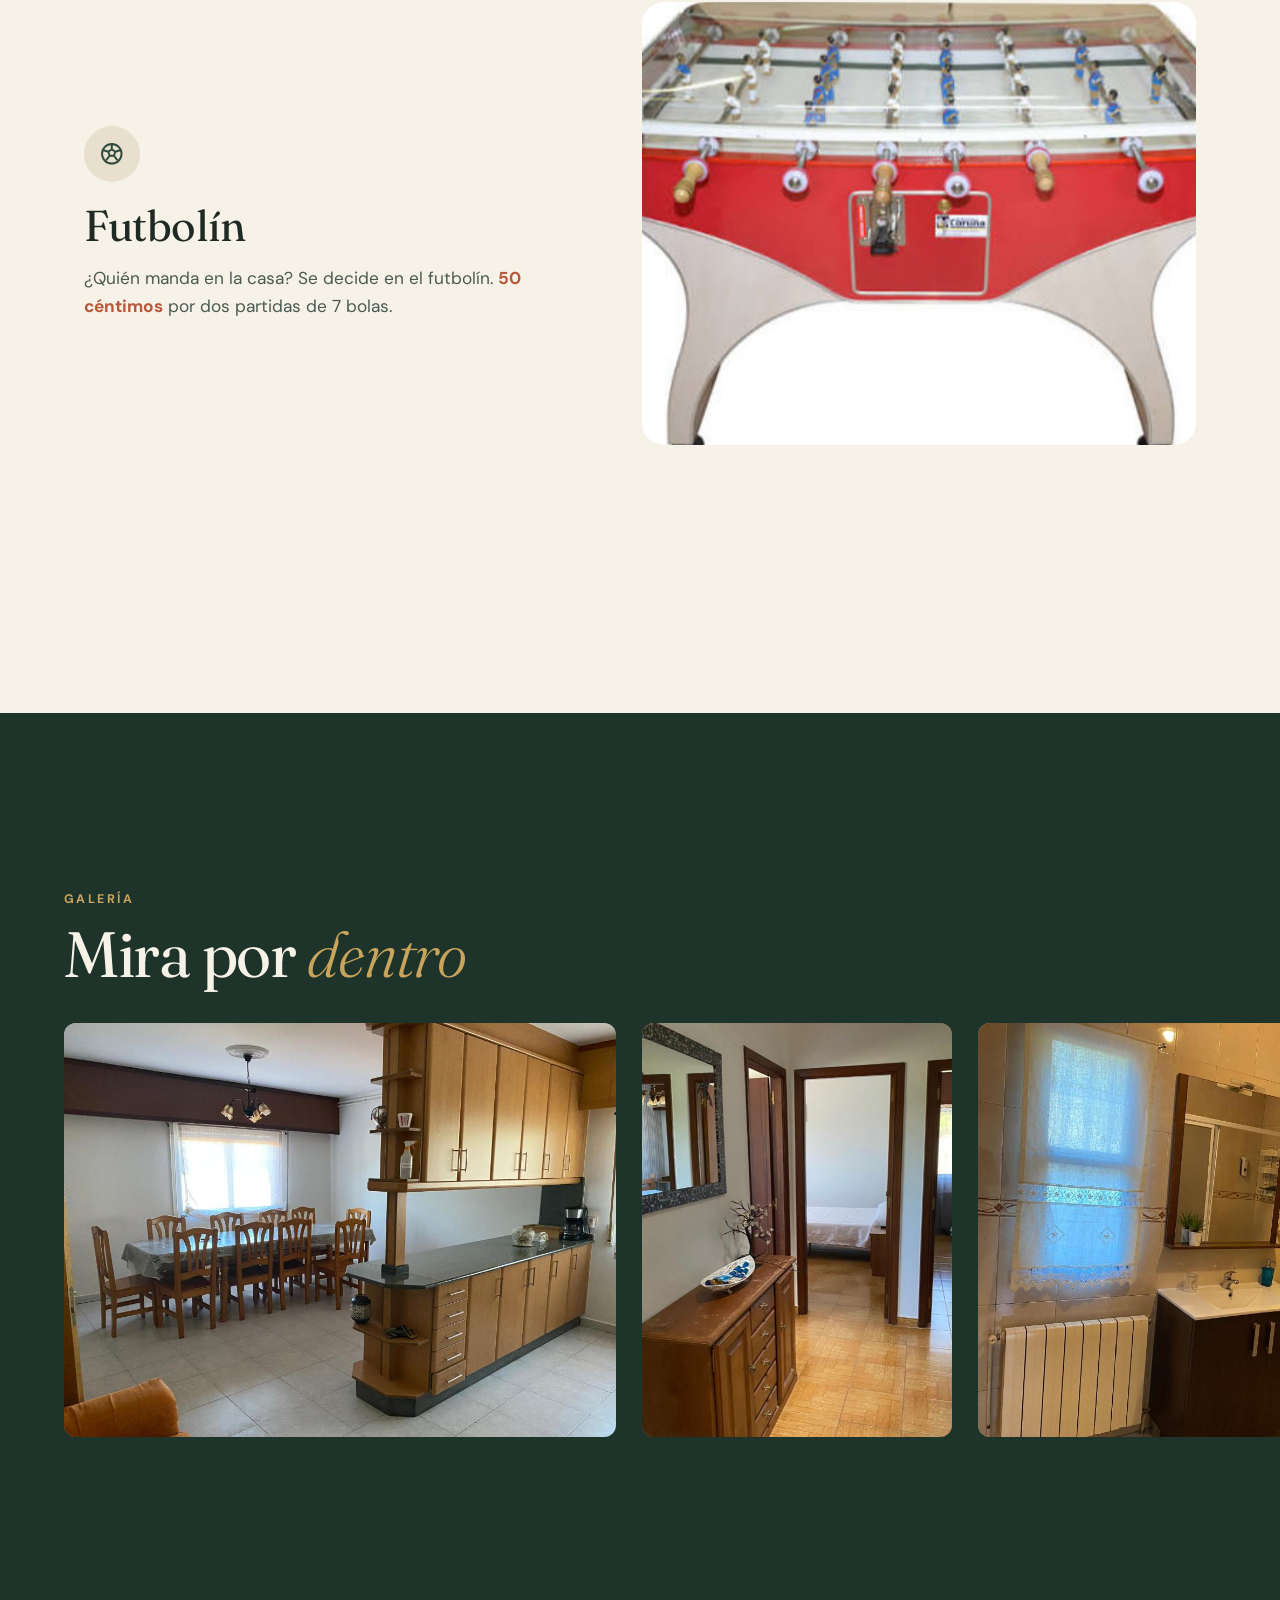
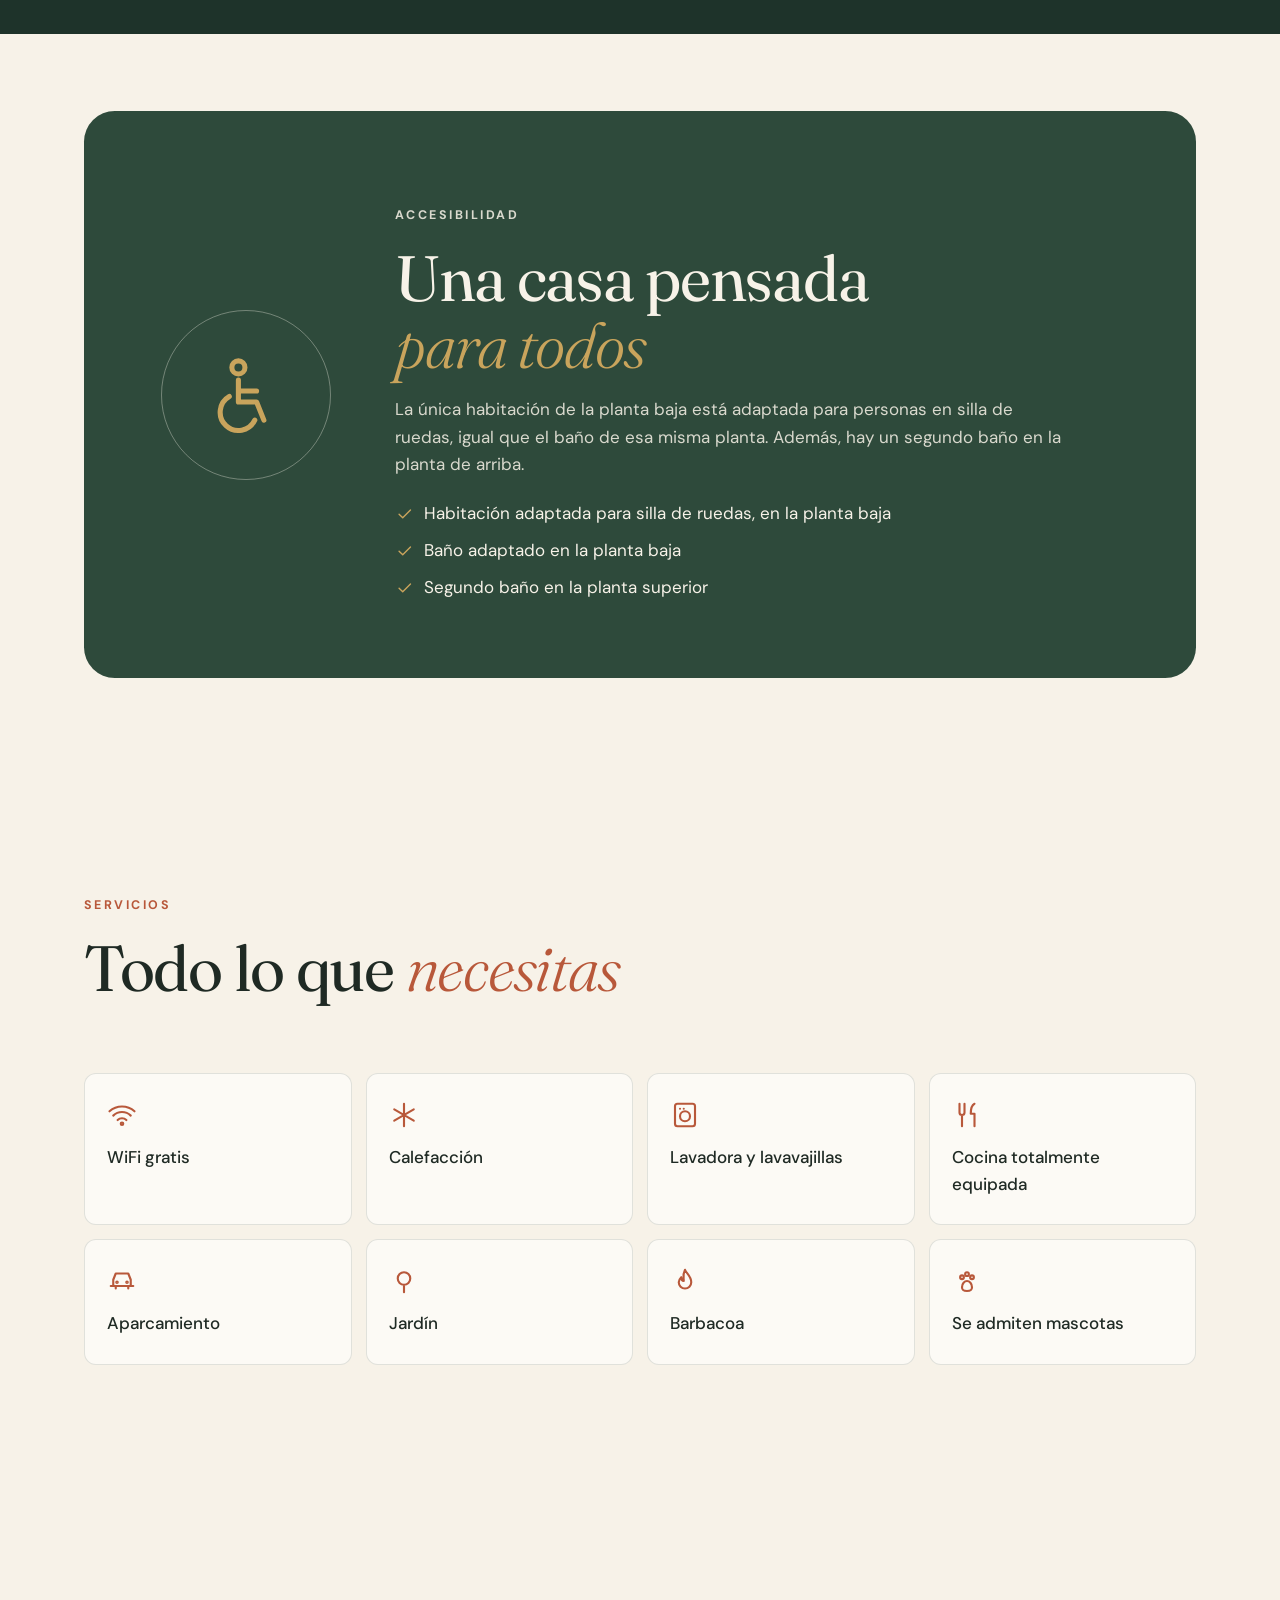
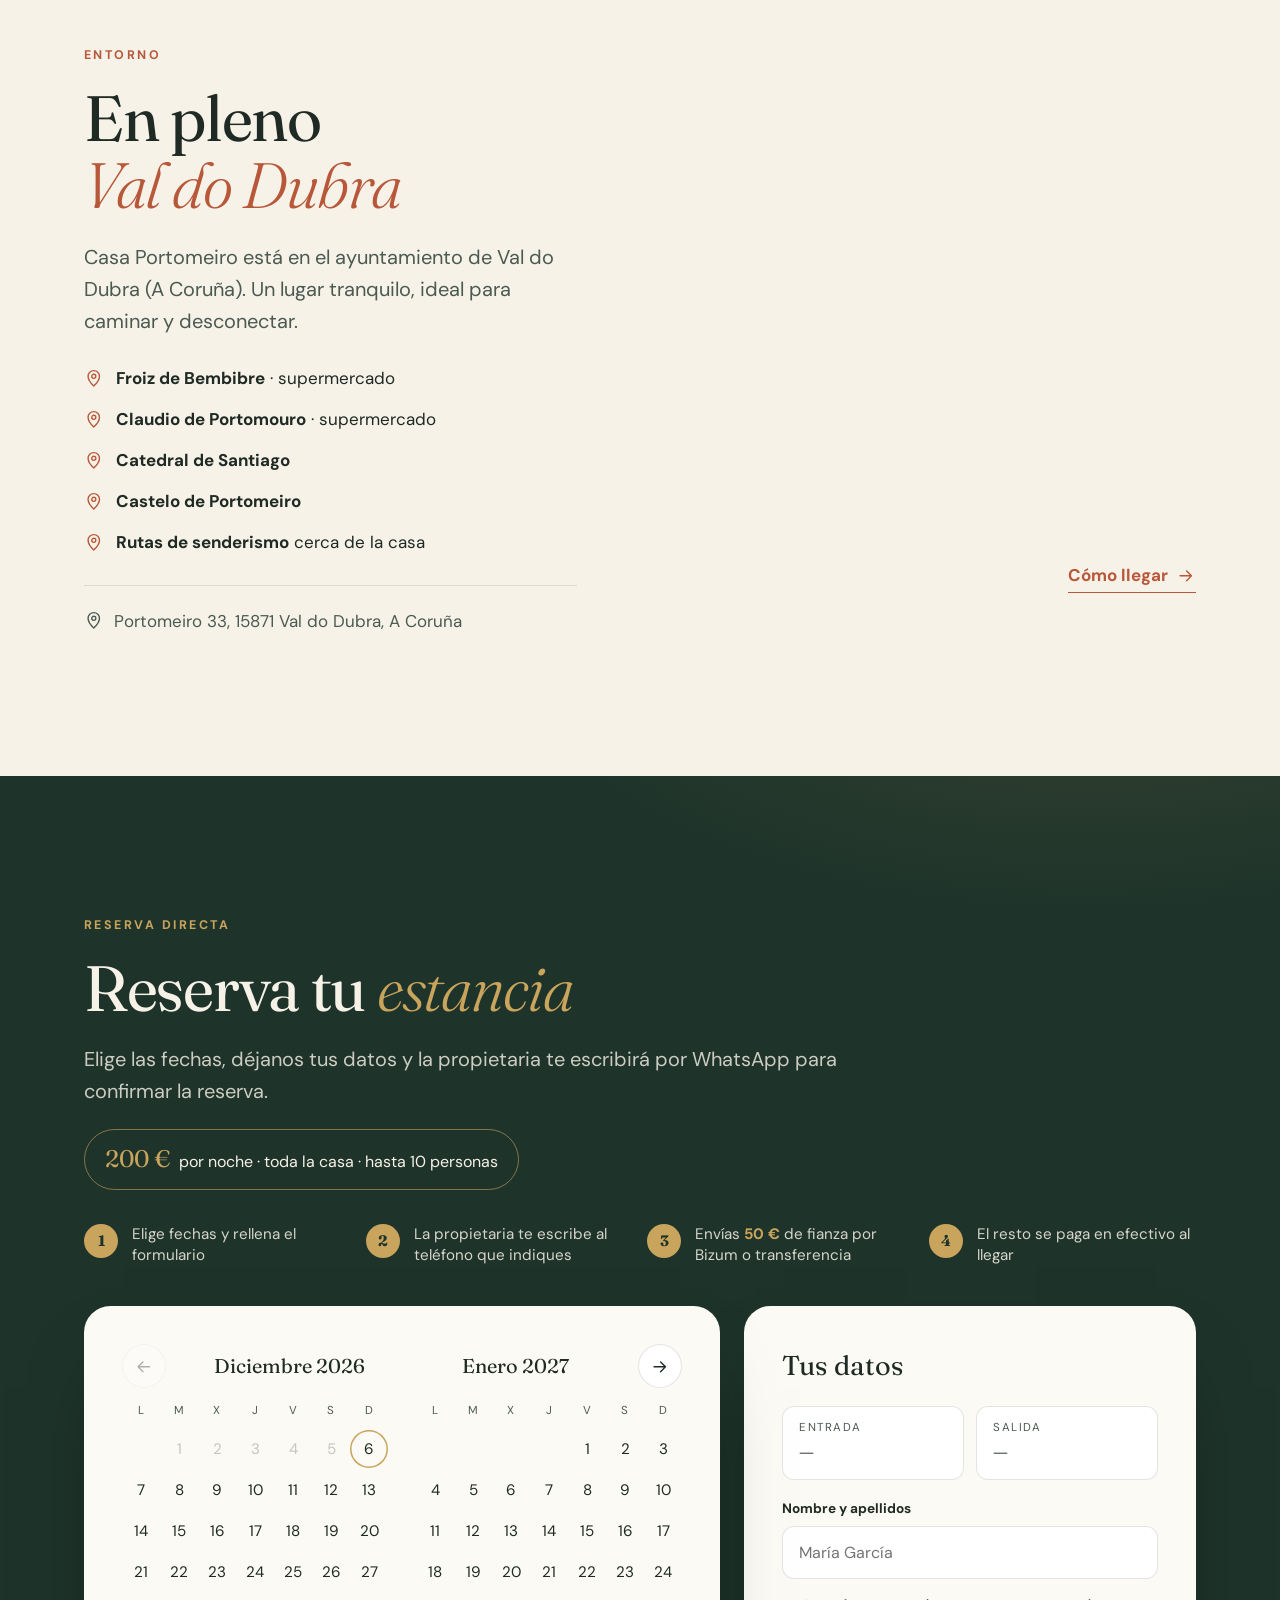
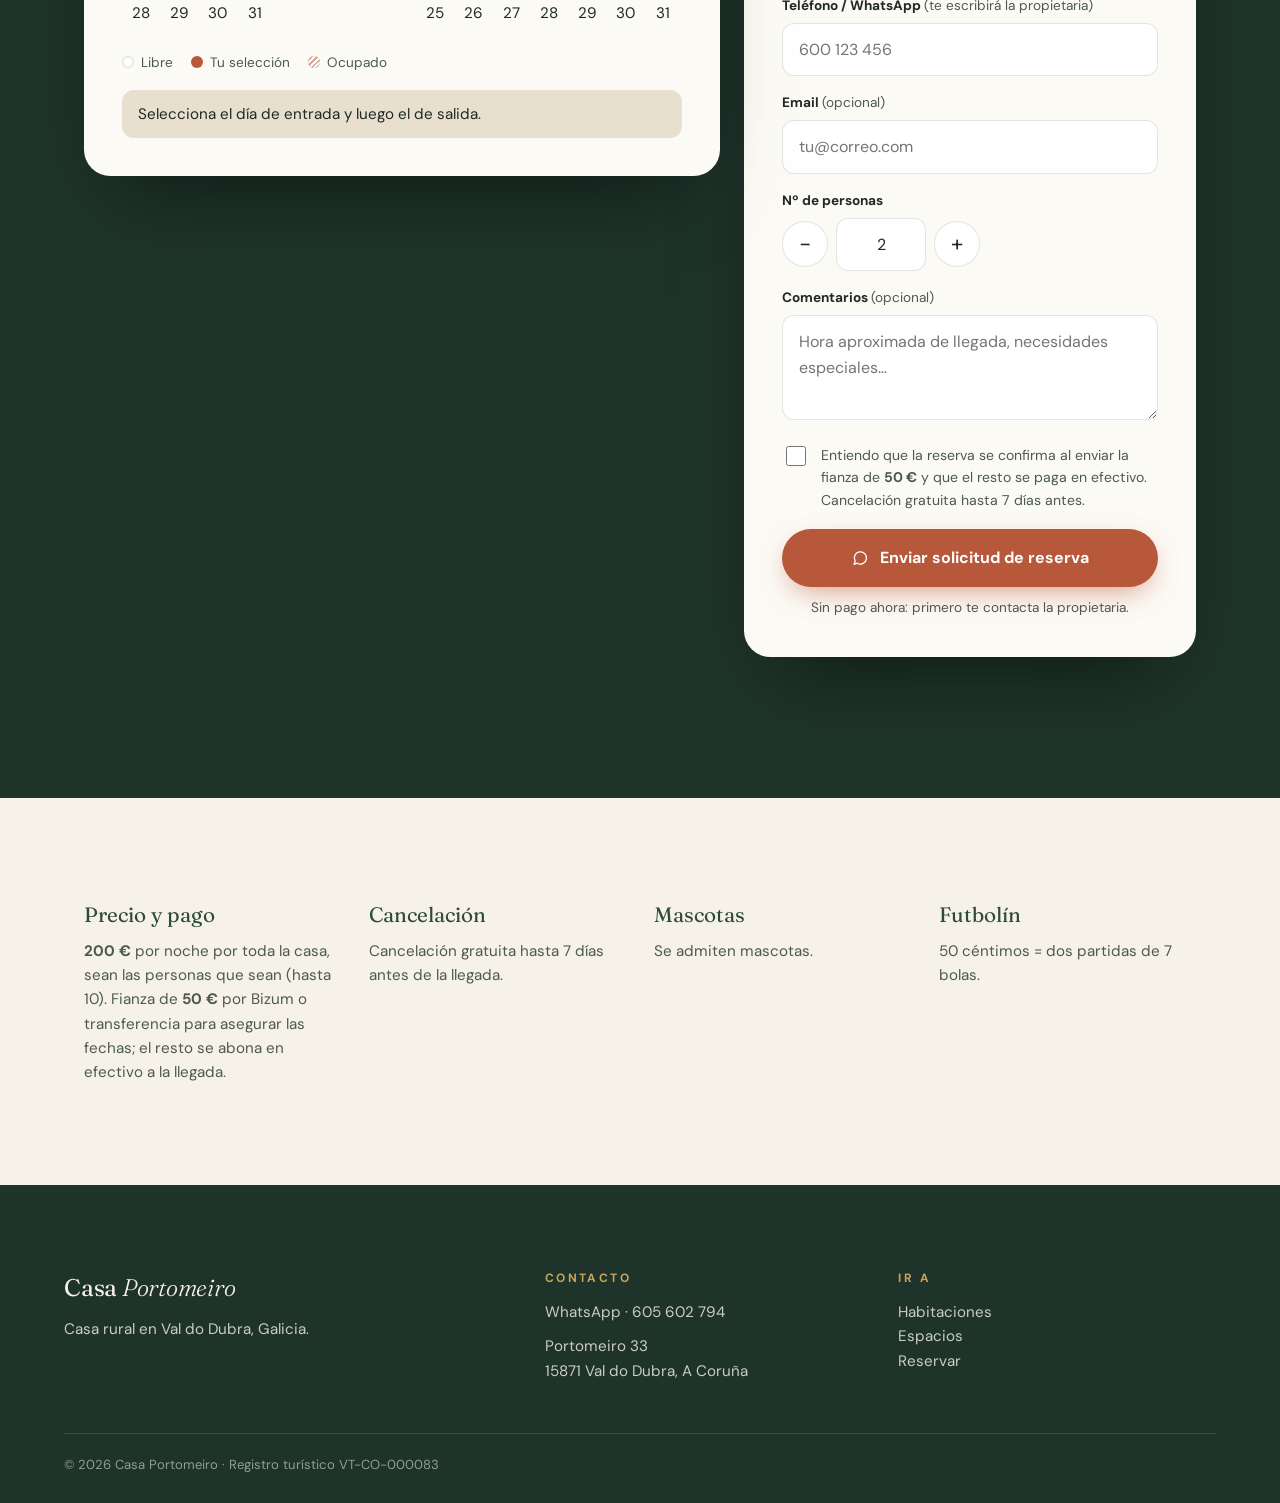
==== commit d5ae6a95: "Update index.html" ====
--- a/index.html
+++ b/index.html
@@ -239,7 +239,7 @@
   </div>
   <ul class="amen">
     <li class="reveal" style="--d:0ms"><svg class="ic"><use href="#i-wifi"/></svg>WiFi gratis</li>
-    <li class="reveal" style="--d:60ms"><svg class="ic"><use href="#i-snow"/></svg>Calefacción y aire acondicionado</li>
+    <li class="reveal" style="--d:60ms"><svg class="ic"><use href="#i-snow"/></svg>Calefacción</li>
     <li class="reveal" style="--d:120ms"><svg class="ic"><use href="#i-wash"/></svg>Lavadora y lavavajillas</li>
     <li class="reveal" style="--d:180ms"><svg class="ic"><use href="#i-utensils"/></svg>Cocina totalmente equipada</li>
     <li class="reveal" style="--d:0ms"><svg class="ic"><use href="#i-car"/></svg>Aparcamiento</li>
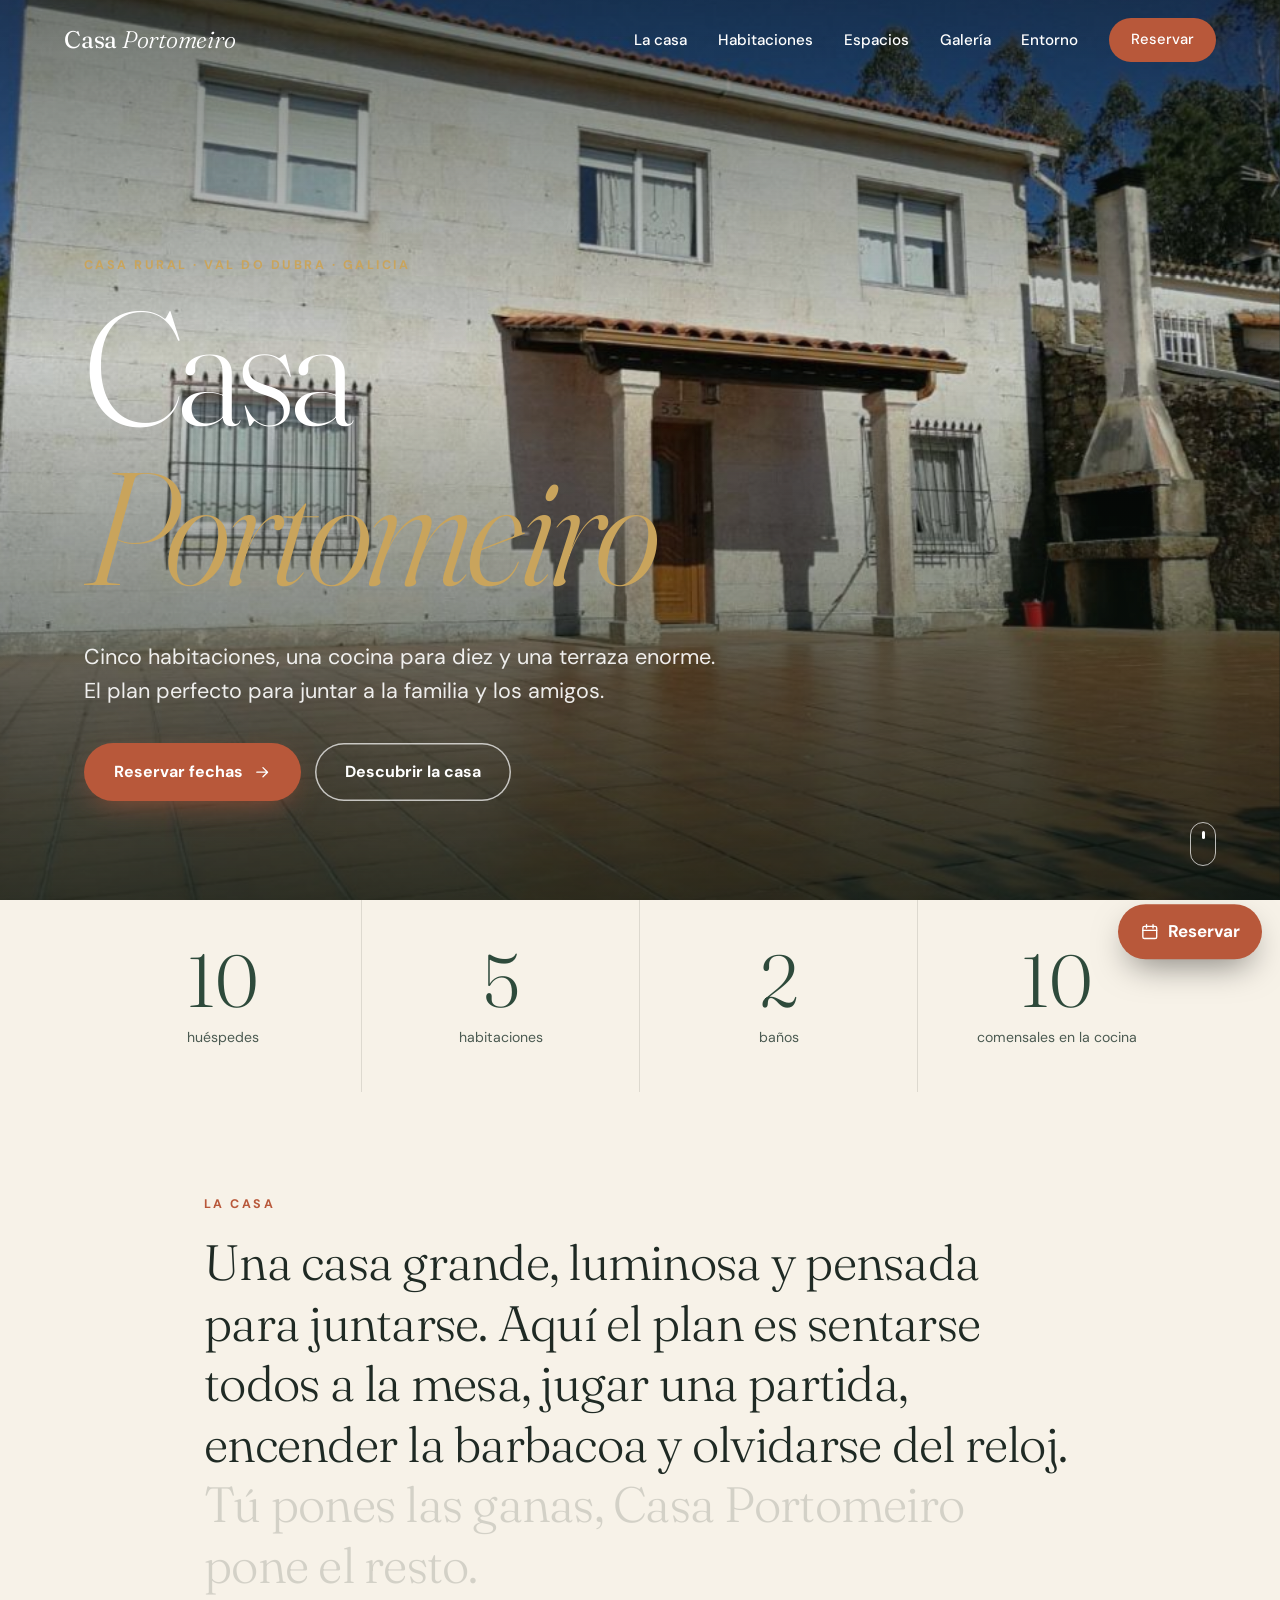
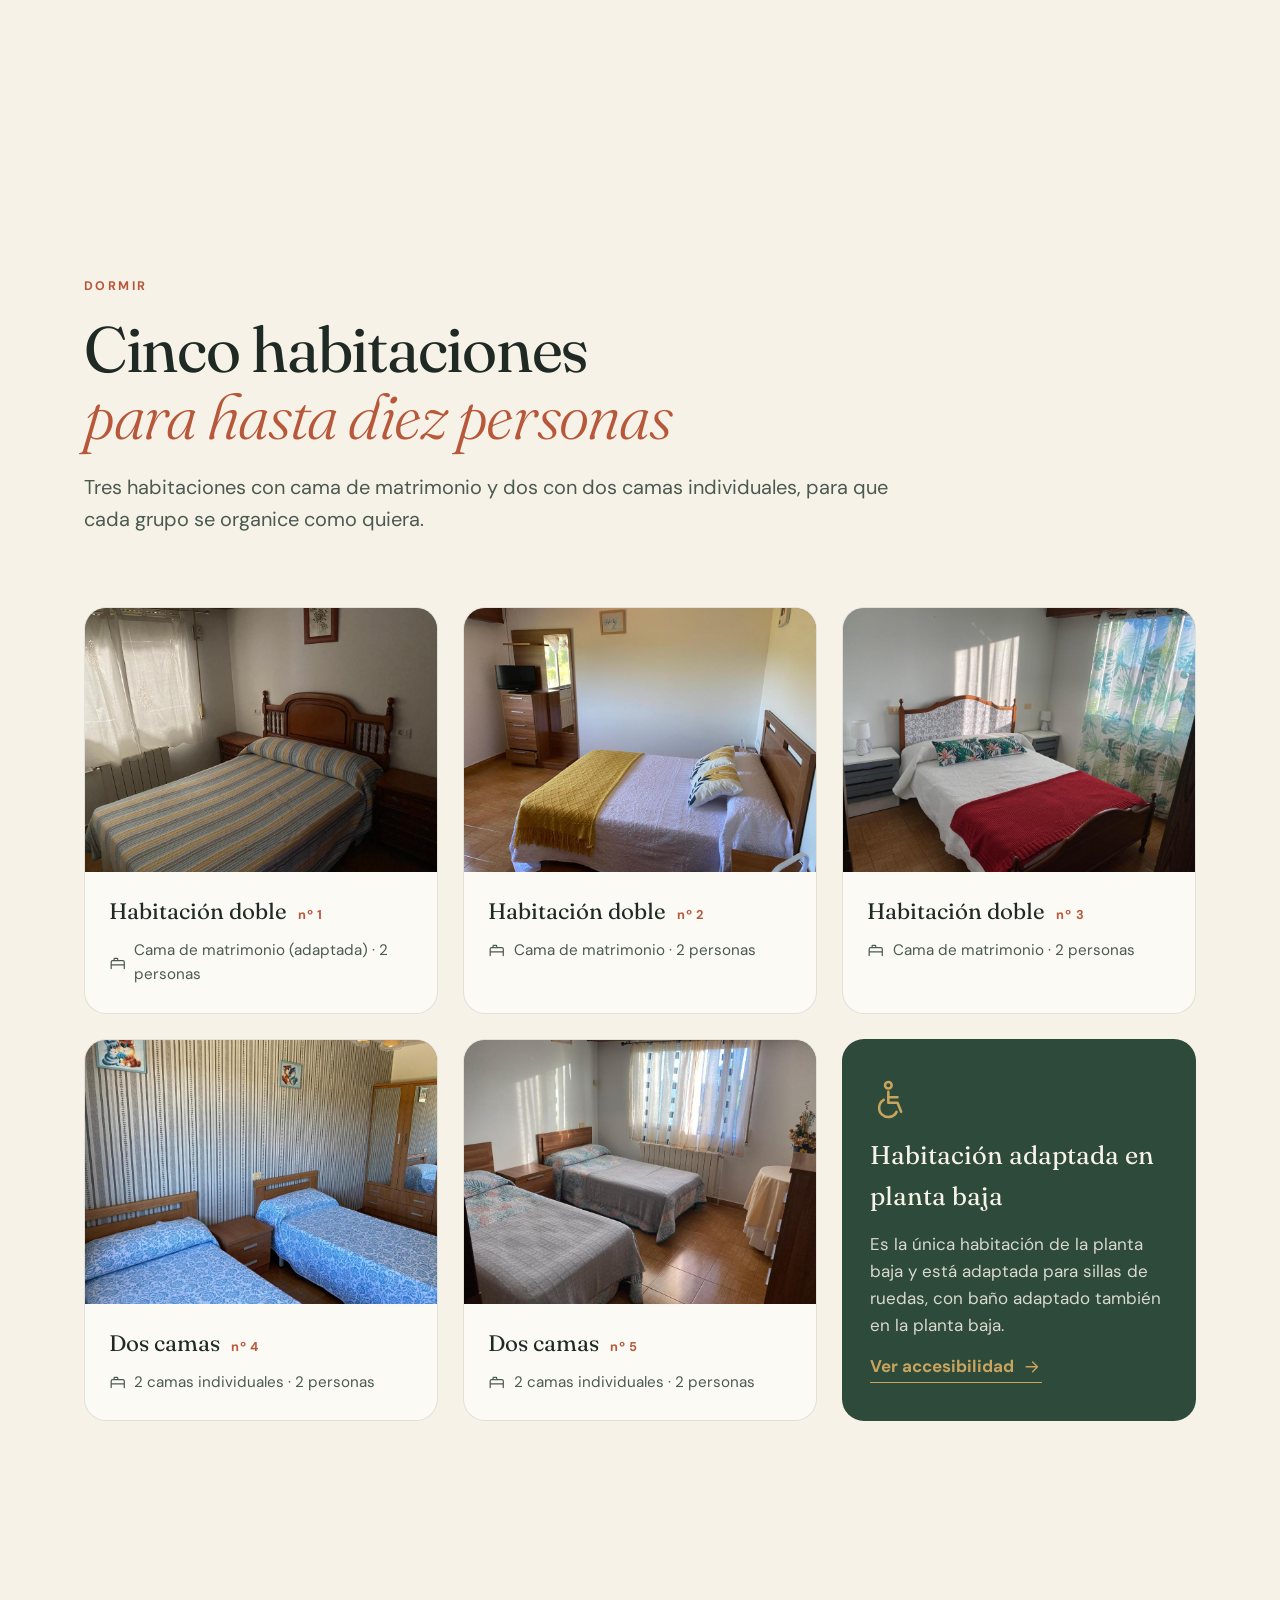
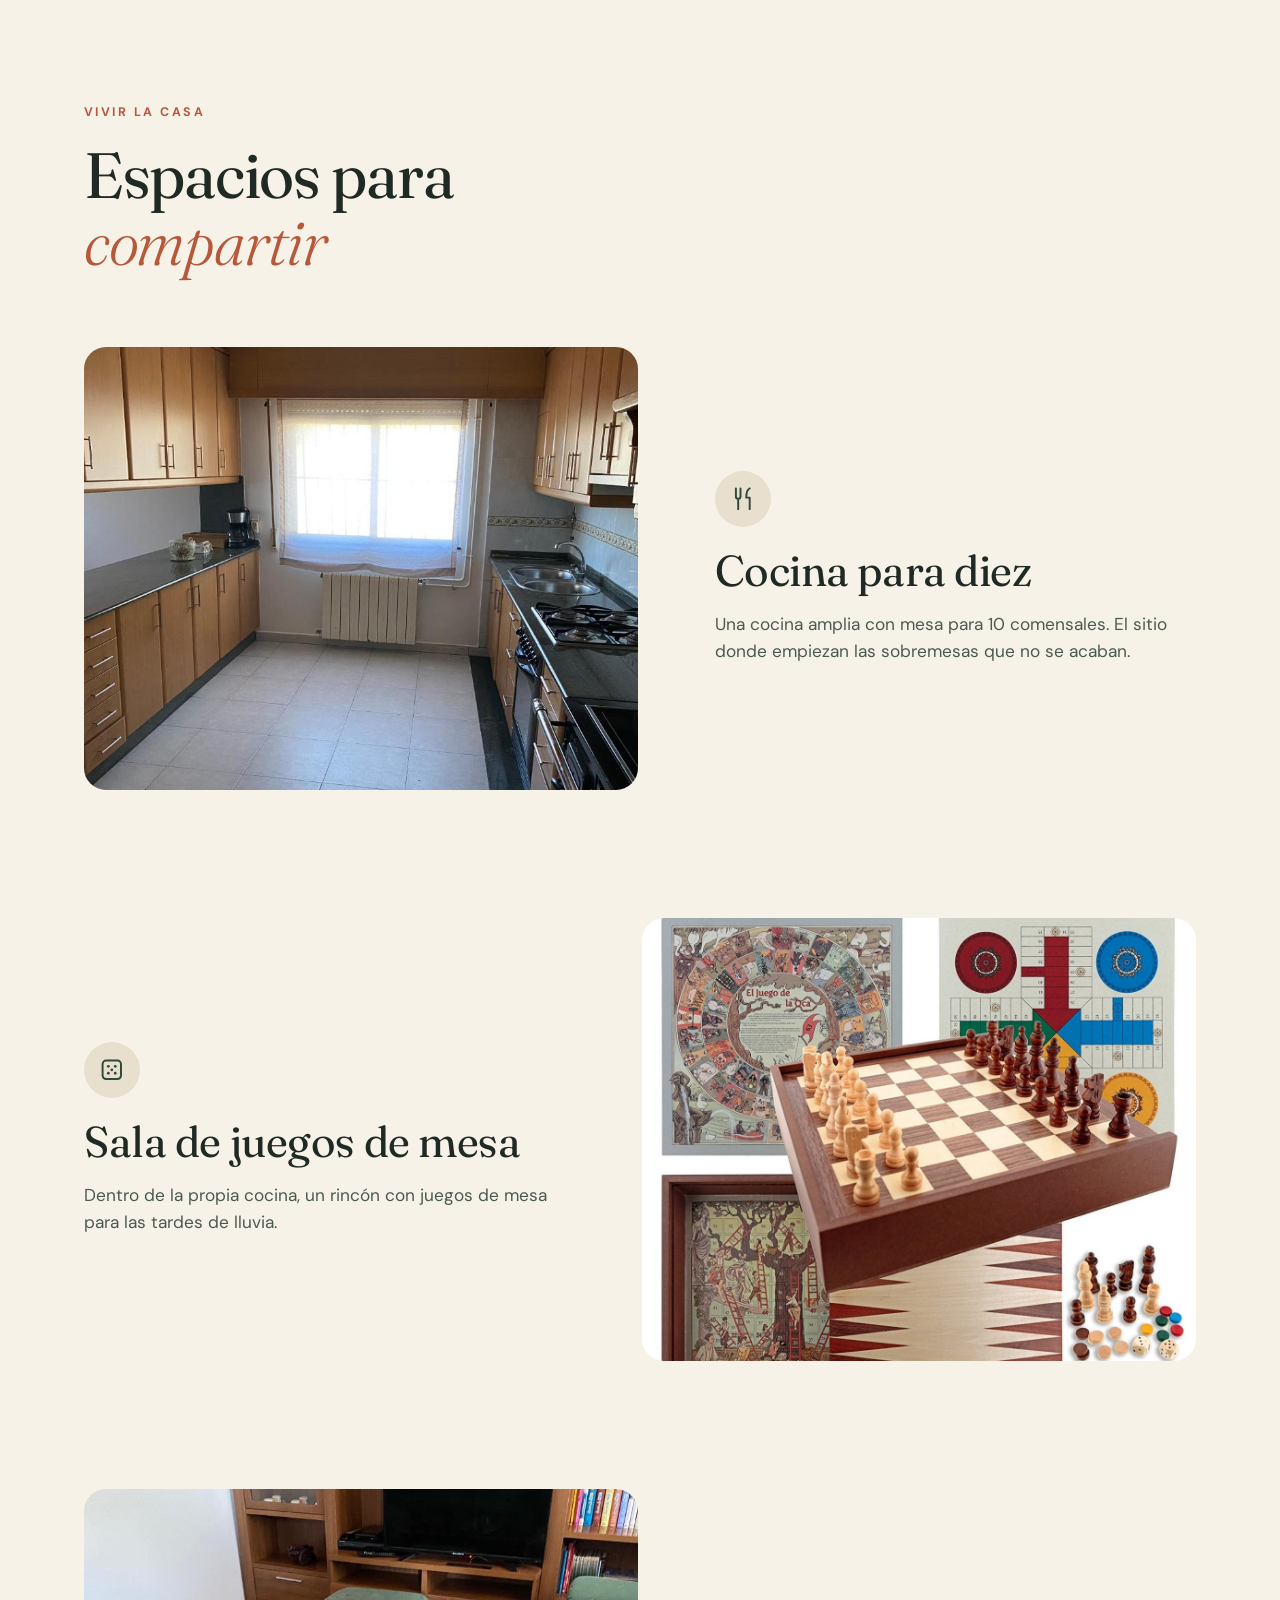
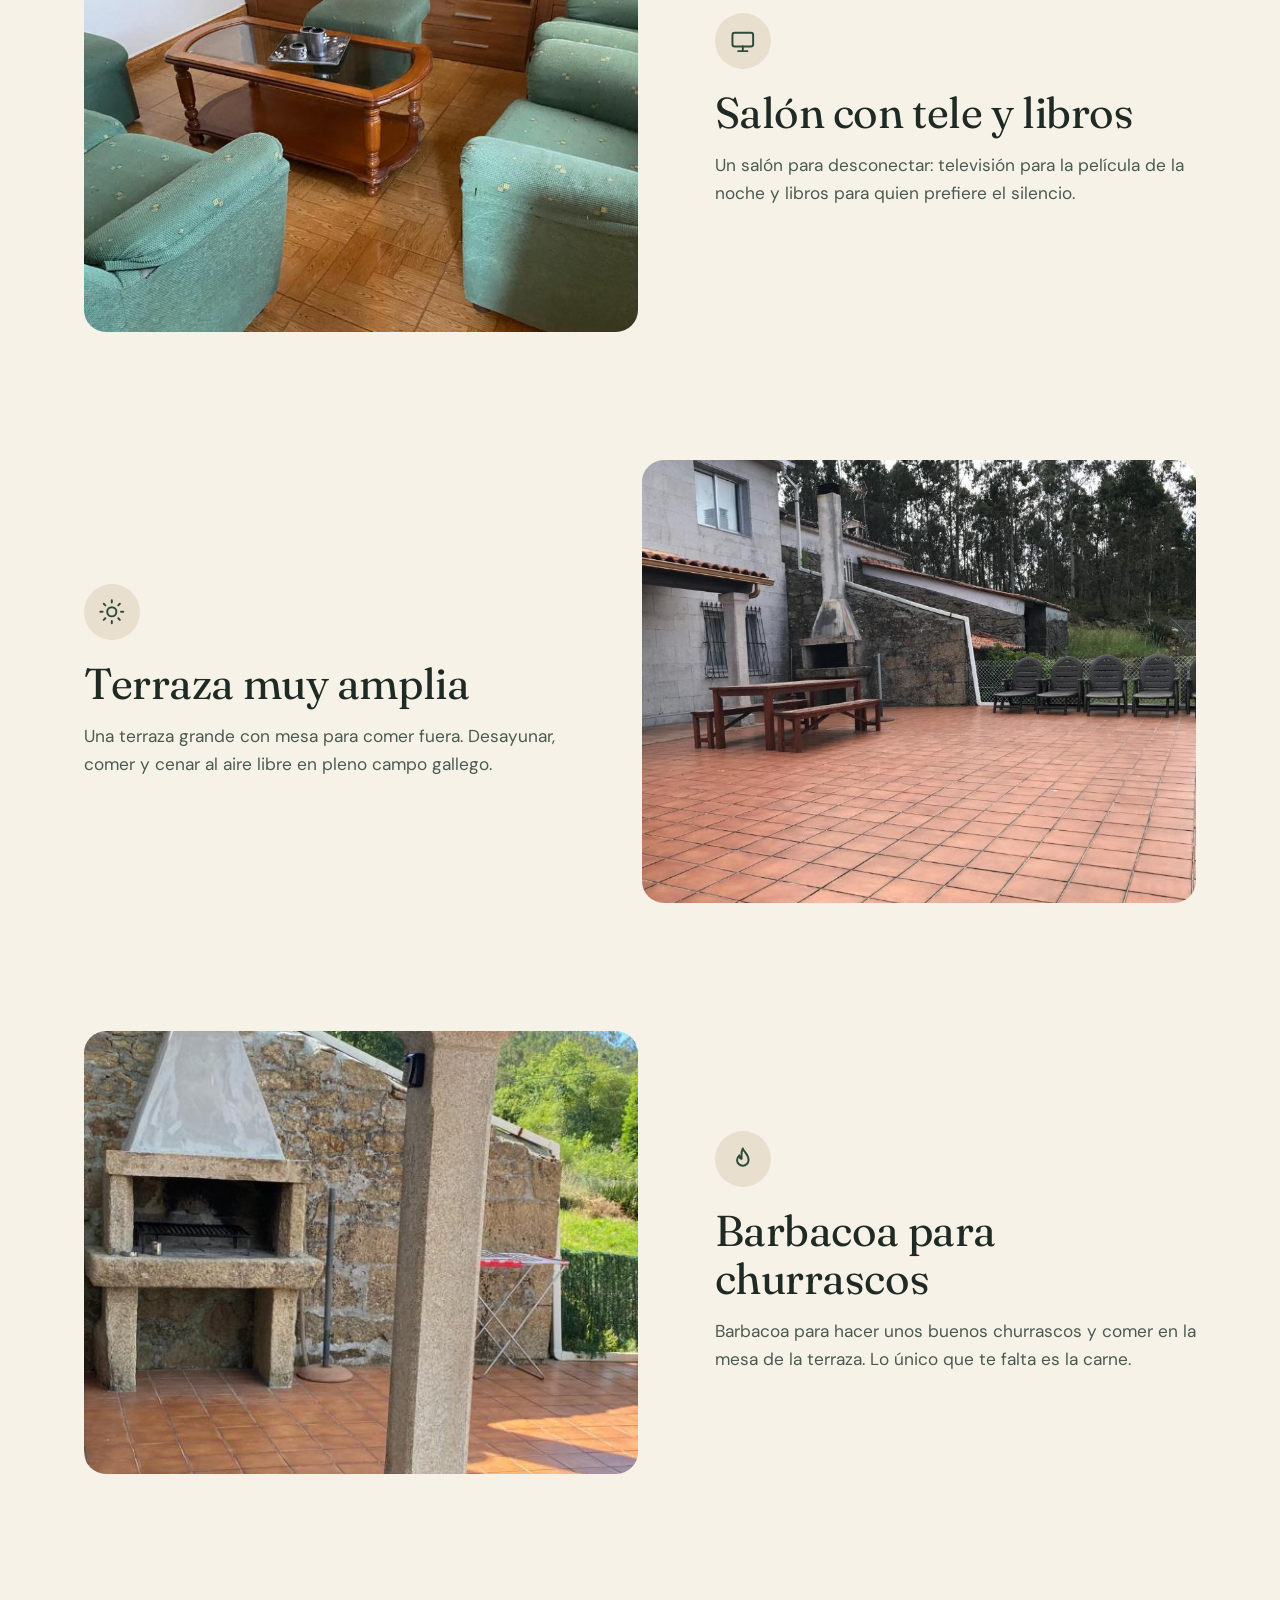
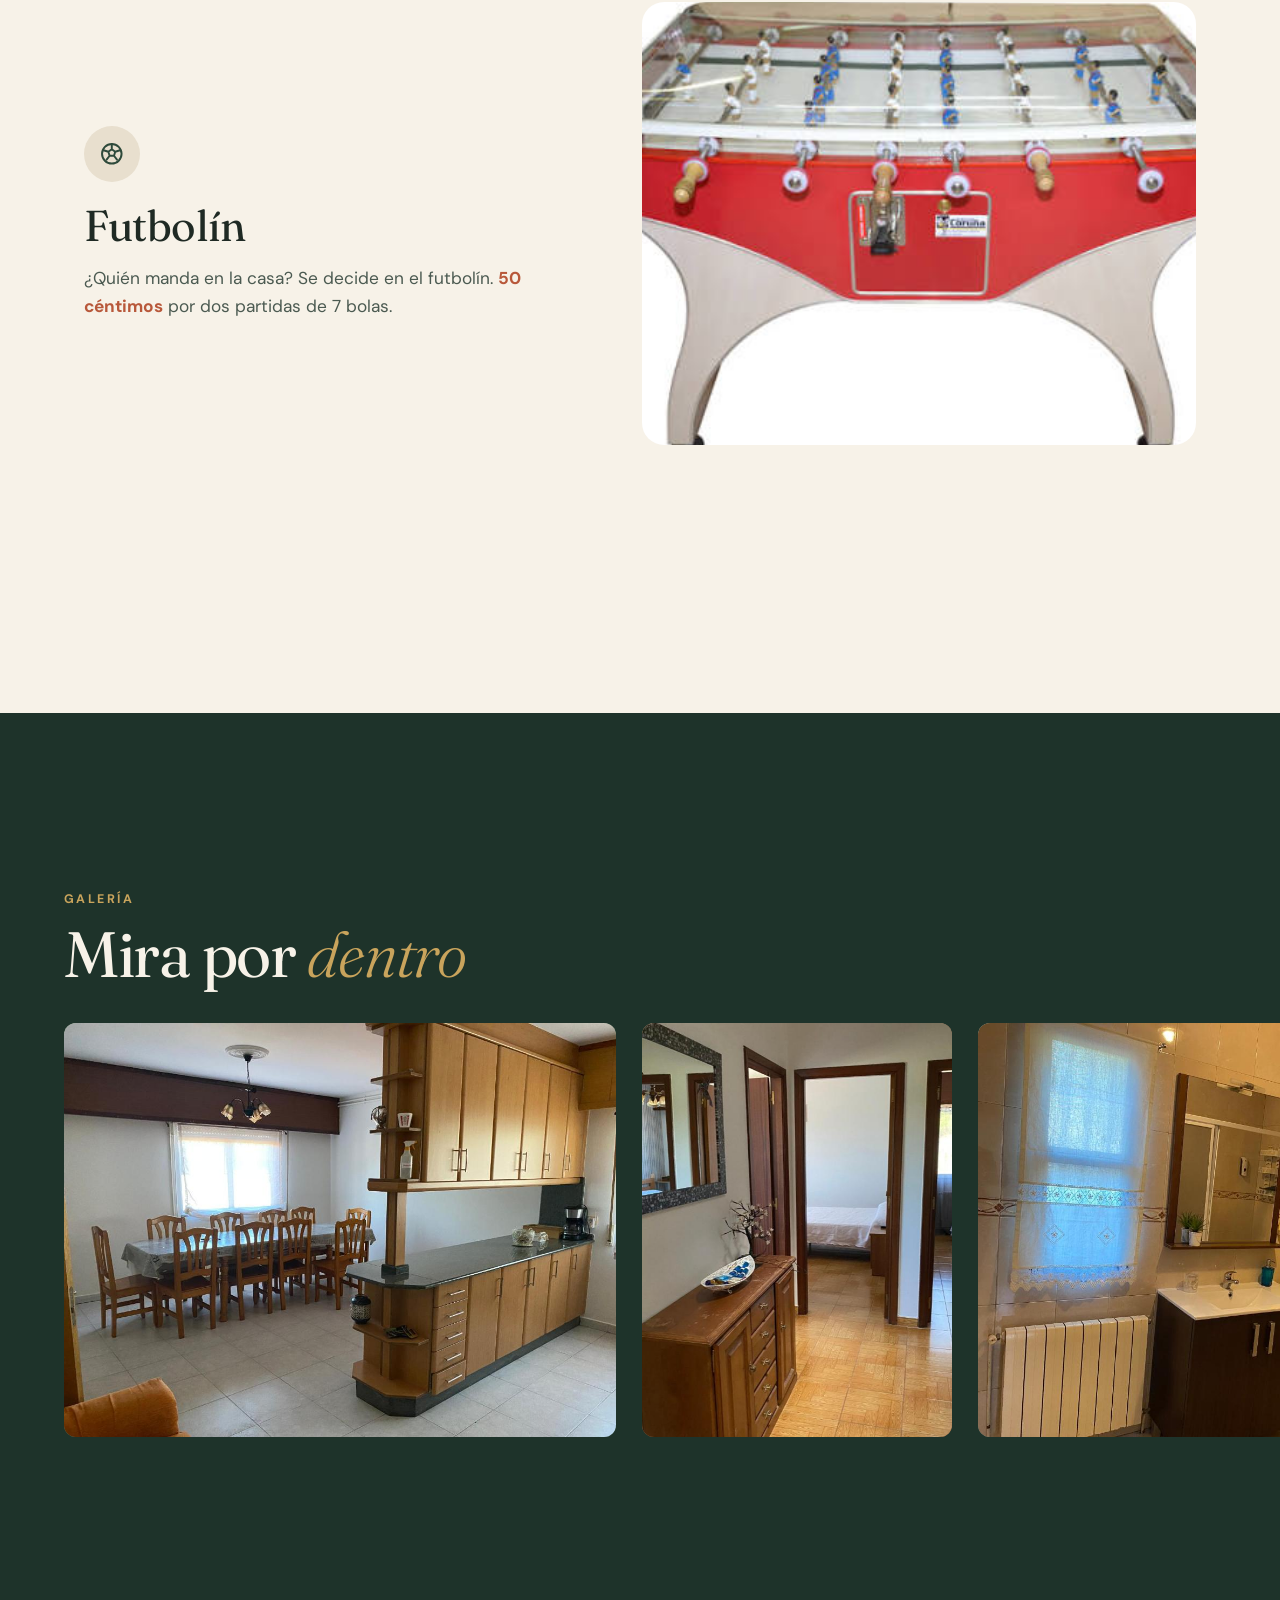
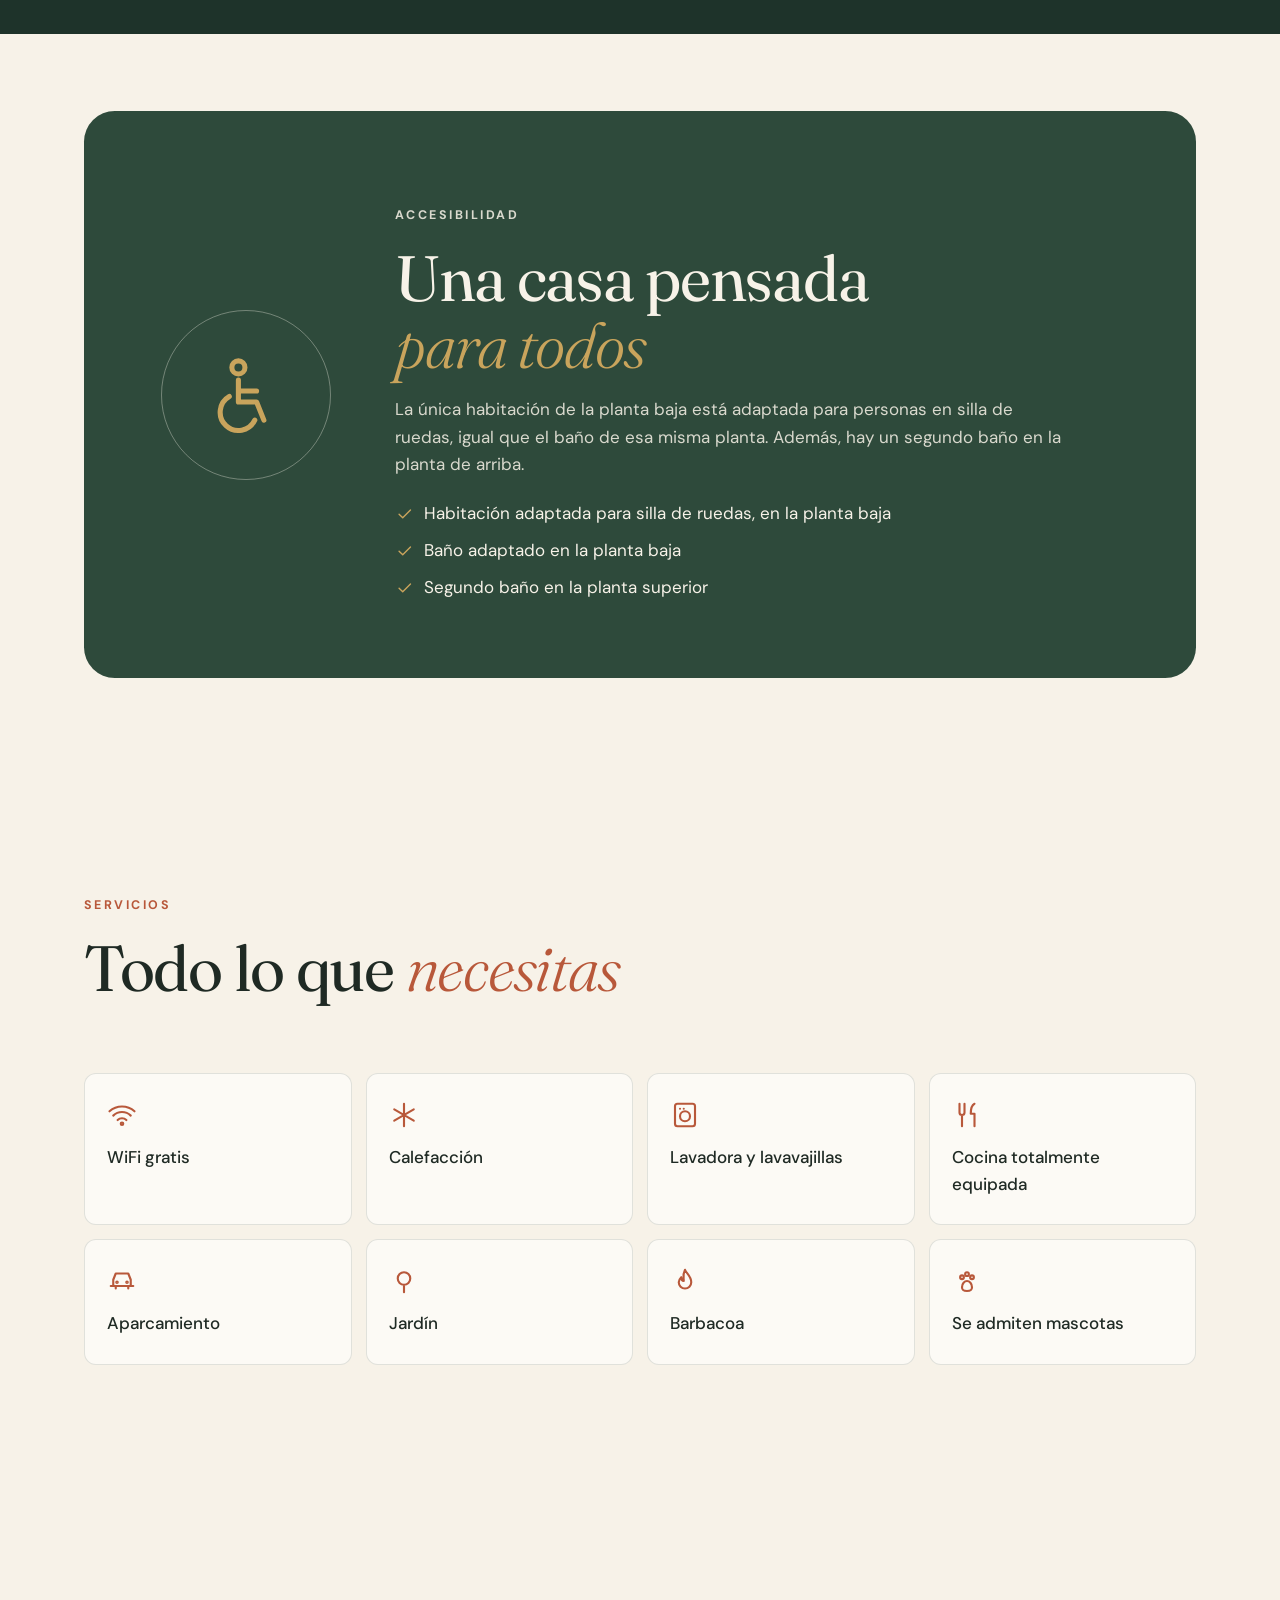
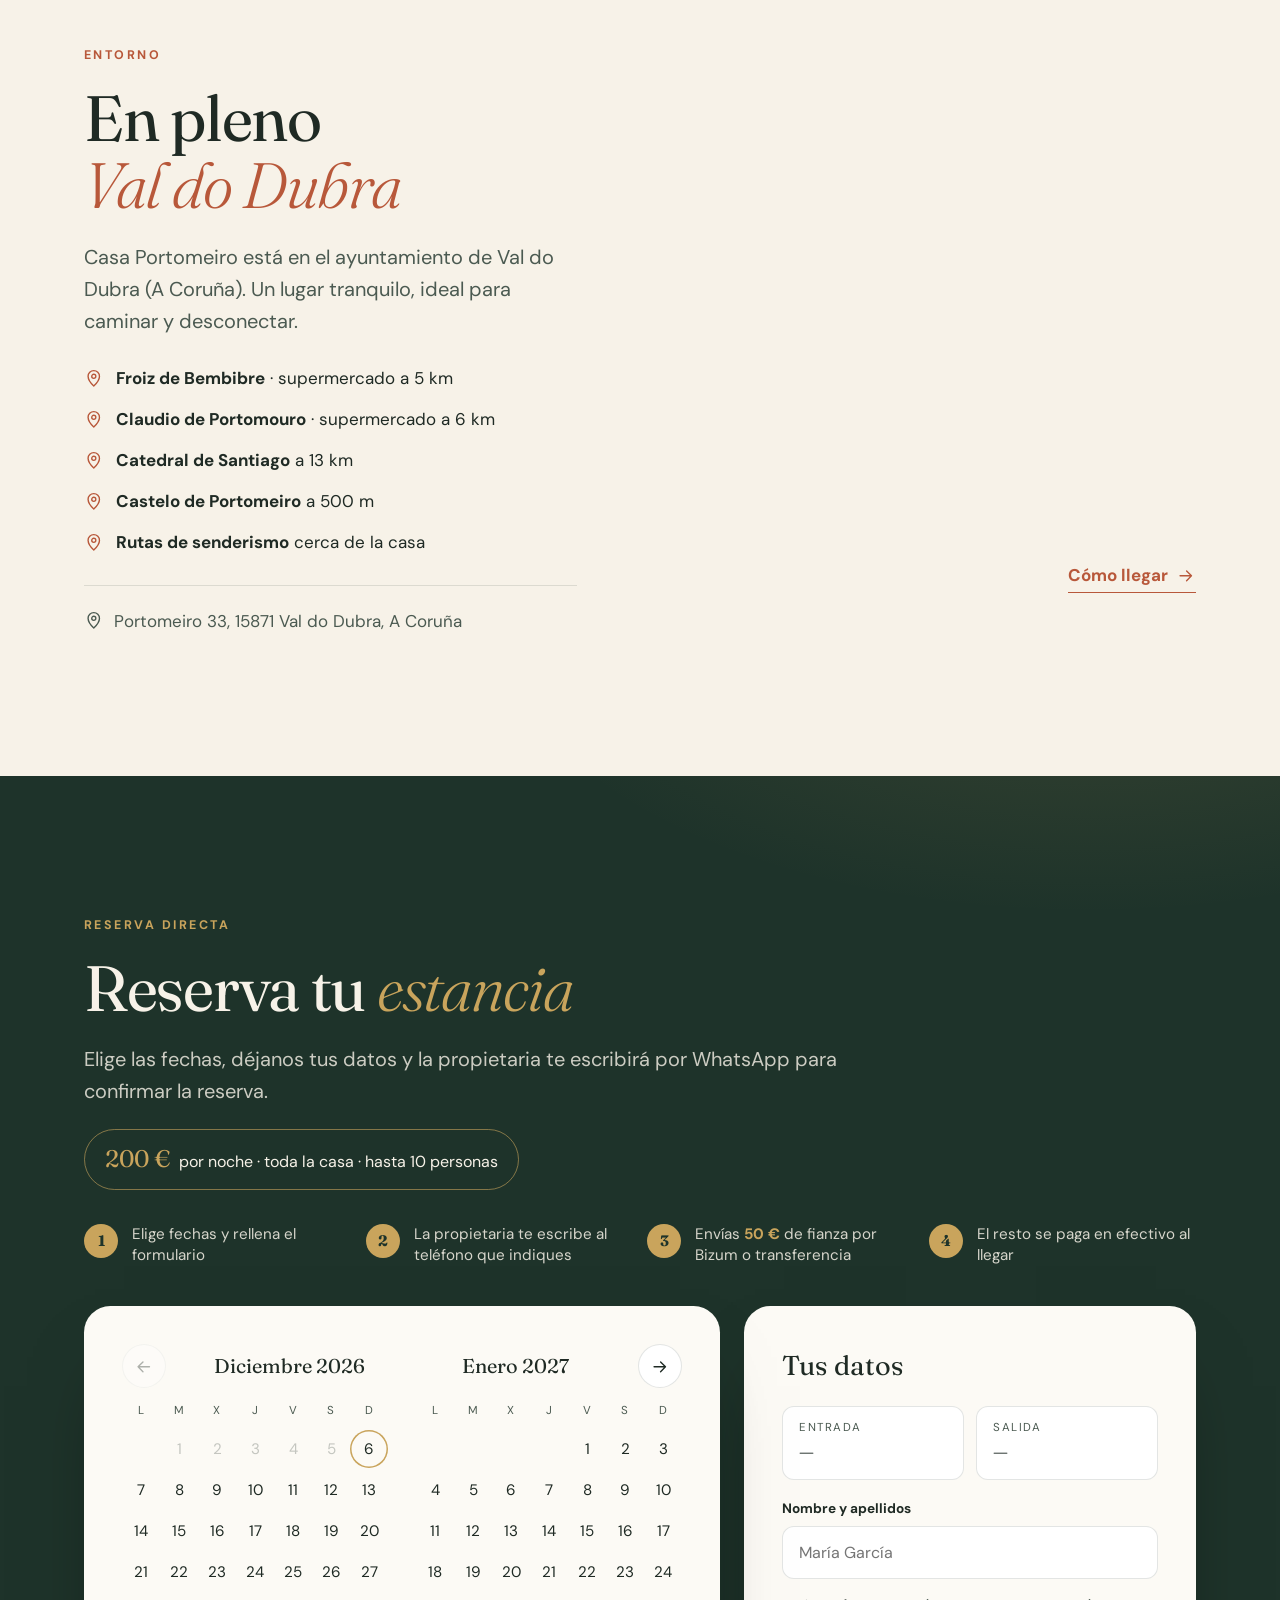
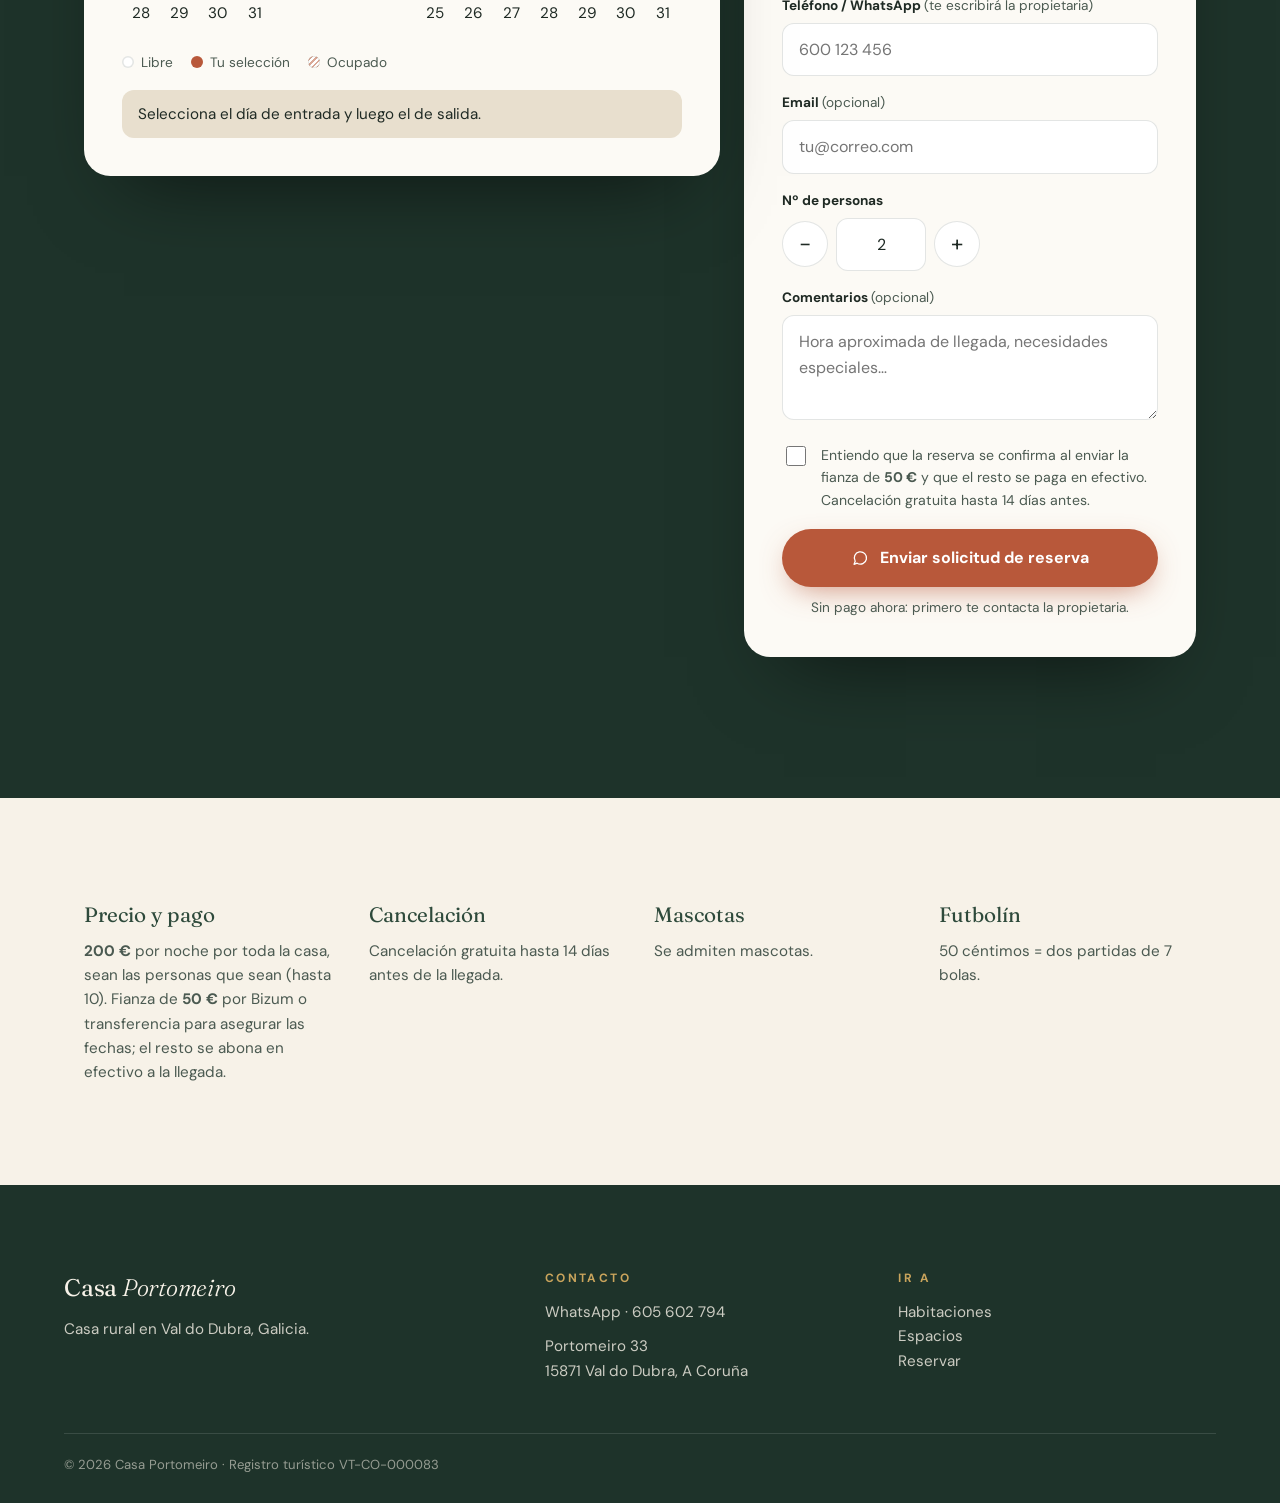
==== commit 24055808: "Update index.html" ====
--- a/index.html
+++ b/index.html
@@ -156,7 +156,7 @@
     <div class="space__text reveal">
       <span class="space__icon"><svg class="ic"><use href="#i-dice"/></svg></span>
       <h3>Sala de juegos de mesa</h3>
-      <p>Dentro de la propia cocina, un rincón con juegos de mesa para las tardes de lluvia (o de sol, que aquí también se juega).</p>
+      <p>Dentro de la propia cocina, un rincón con juegos de mesa para las tardes de lluvia.</p>
     </div>
   </article>
 
@@ -257,10 +257,10 @@
       <h2 class="h2 reveal">En pleno<br><em>Val do Dubra</em></h2>
       <p class="lead reveal">Casa Portomeiro está en el ayuntamiento de Val do Dubra (A Coruña). Un lugar tranquilo, ideal para caminar y desconectar.</p>
       <ul class="near reveal">
-        <li><svg class="ic"><use href="#i-pin"/></svg><span><b>Froiz de Bembibre</b> · supermercado</span></li>
-        <li><svg class="ic"><use href="#i-pin"/></svg><span><b>Claudio de Portomouro</b> · supermercado</span></li>
-        <li><svg class="ic"><use href="#i-pin"/></svg><span><b>Catedral de Santiago</b></span></li>
-        <li><svg class="ic"><use href="#i-pin"/></svg><span><b>Castelo de Portomeiro</b></span></li>
+        <li><svg class="ic"><use href="#i-pin"/></svg><span><b>Froiz de Bembibre</b> · supermercado a 5 km</span></li>
+        <li><svg class="ic"><use href="#i-pin"/></svg><span><b>Claudio de Portomouro</b> · supermercado a 6 km</span></li>
+        <li><svg class="ic"><use href="#i-pin"/></svg><span><b>Catedral de Santiago</b> a 13 km</span></li>
+        <li><svg class="ic"><use href="#i-pin"/></svg><span><b>Castelo de Portomeiro</b> a 500 m</span></li>
         <li><svg class="ic"><use href="#i-pin"/></svg><span><b>Rutas de senderismo</b> cerca de la casa</span></li>
       </ul>
       <p class="addr reveal"><svg class="ic"><use href="#i-pin"/></svg> Portomeiro 33, 15871 Val do Dubra, A Coruña</p>
@@ -279,7 +279,7 @@
     <p class="eyebrow eyebrow--light reveal">Reserva directa</p>
     <h2 class="h2 h2--light reveal">Reserva tu <em>estancia</em></h2>
     <p class="lead lead--light reveal">Elige las fechas, déjanos tus datos y la propietaria te escribirá por WhatsApp para confirmar la reserva.</p>
-    <p class="price-tag reveal"><b data-precio>200 €</b> por noche · toda la casa · hasta 10 personas</p>
+    <p class="price-tag reveal"><b data-precio>De 150 a 200 €</b> por noche · toda la casa · hasta 10 personas</p>
   </div>
 
   <div class="booking__how reveal">
@@ -344,7 +344,7 @@
       </div>
 
       <label class="check"><input type="checkbox" name="acepto" required>
-        <span>Entiendo que la reserva se confirma al enviar la fianza de <b data-fianza>50 €</b> y que el resto se paga en efectivo. Cancelación gratuita hasta 7 días antes.</span>
+        <span>Entiendo que la reserva se confirma al enviar la fianza de <b data-fianza>50 €</b> y que el resto se paga en efectivo. Cancelación gratuita hasta 14 días antes.</span>
       </label>
 
       <p class="form__error" id="formError" role="alert" hidden></p>
@@ -366,8 +366,8 @@
 <!-- ============ NORMAS ============ -->
 <section class="section rules">
   <div class="rules__grid">
-    <div class="reveal"><h4>Precio y pago</h4><p><b data-precio>200 €</b> por noche por toda la casa, sean las personas que sean (hasta 10). Fianza de <b data-fianza>50 €</b> por Bizum o transferencia para asegurar las fechas; el resto se abona en efectivo a la llegada.</p></div>
-    <div class="reveal" style="--d:100ms"><h4>Cancelación</h4><p>Cancelación gratuita hasta 7 días antes de la llegada.</p></div>
+    <div class="reveal"><h4>Precio y pago</h4><p><b data-precio>Desde 150 hasta 200 €</b> por noche por toda la casa, sean las personas que sean (hasta 10). Fianza de <b data-fianza>50 €</b> por Bizum o transferencia para asegurar las fechas; el resto se abona en efectivo a la llegada.</p></div>
+    <div class="reveal" style="--d:100ms"><h4>Cancelación</h4><p>Cancelación gratuita hasta 14 días antes de la llegada.</p></div>
     <div class="reveal" style="--d:200ms"><h4>Mascotas</h4><p>Se admiten mascotas.</p></div>
     <div class="reveal" style="--d:300ms"><h4>Futbolín</h4><p>50 céntimos = dos partidas de 7 bolas.</p></div>
   </div>
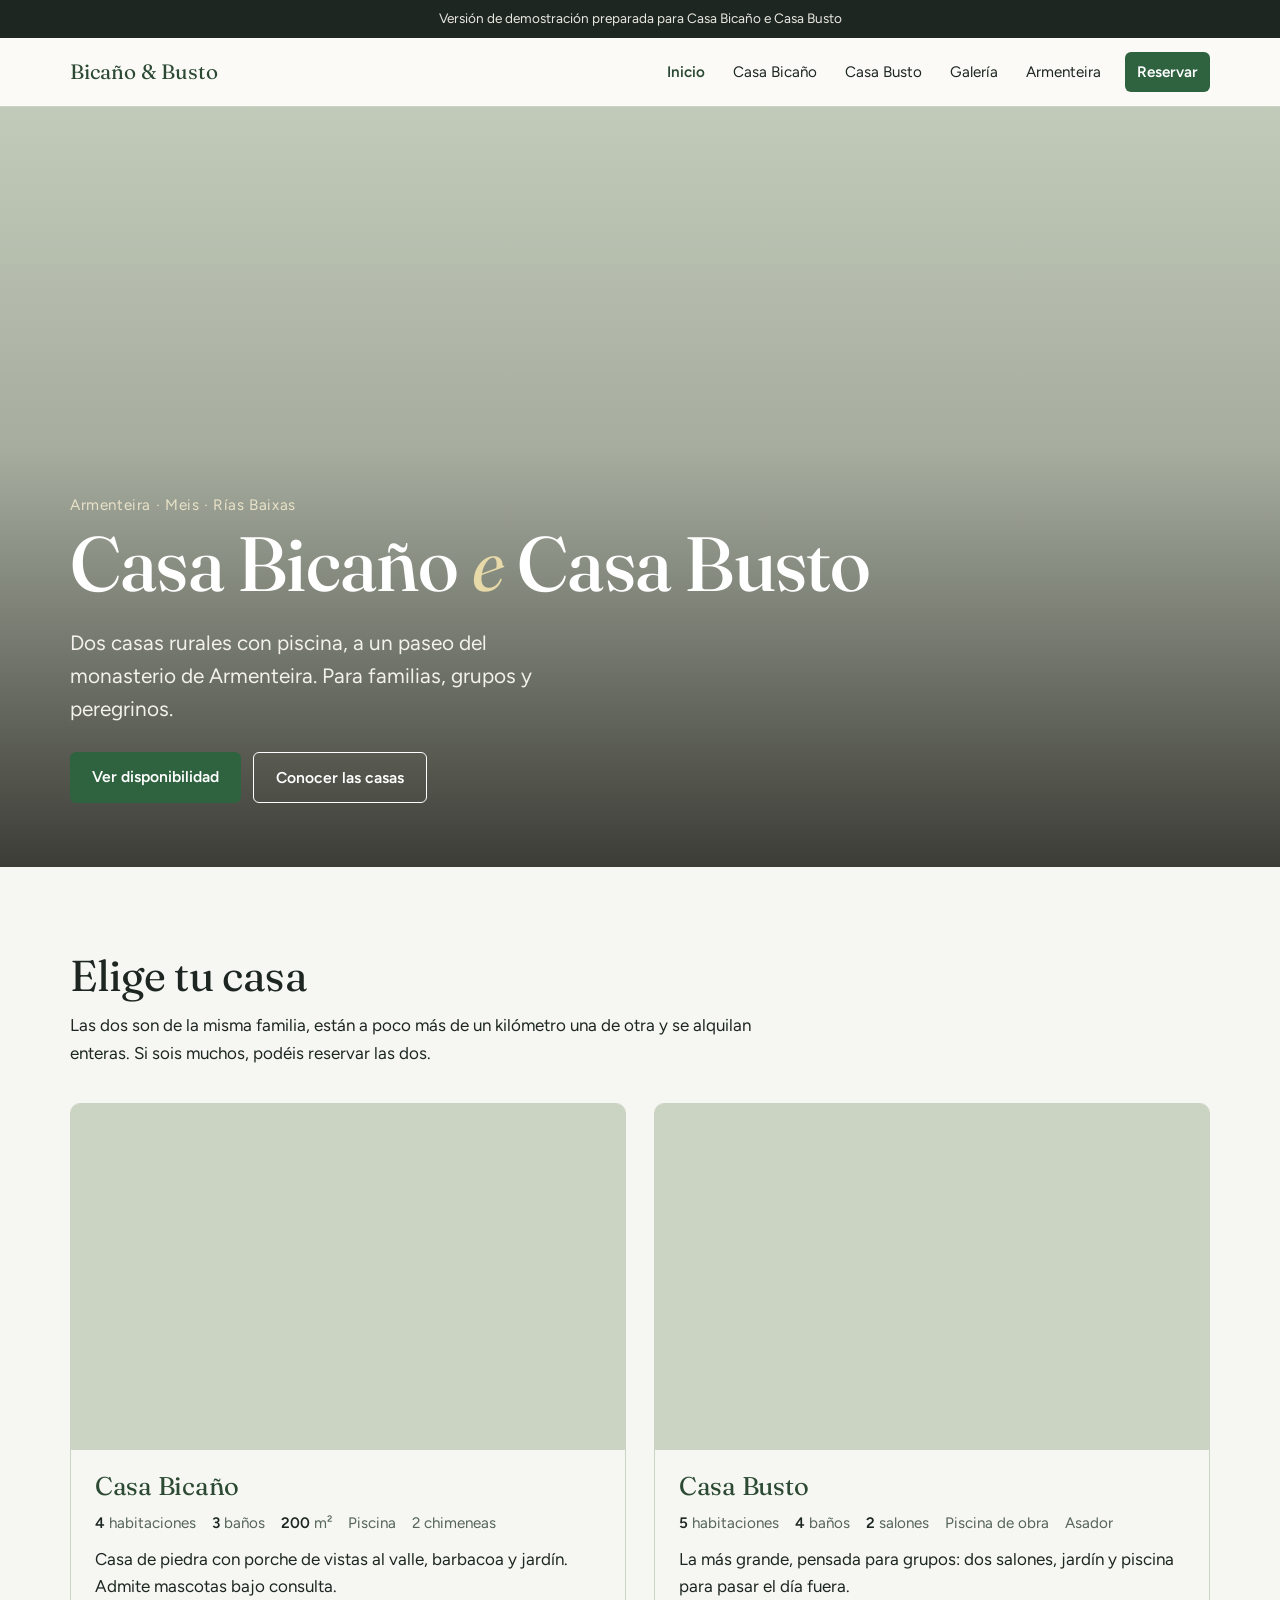
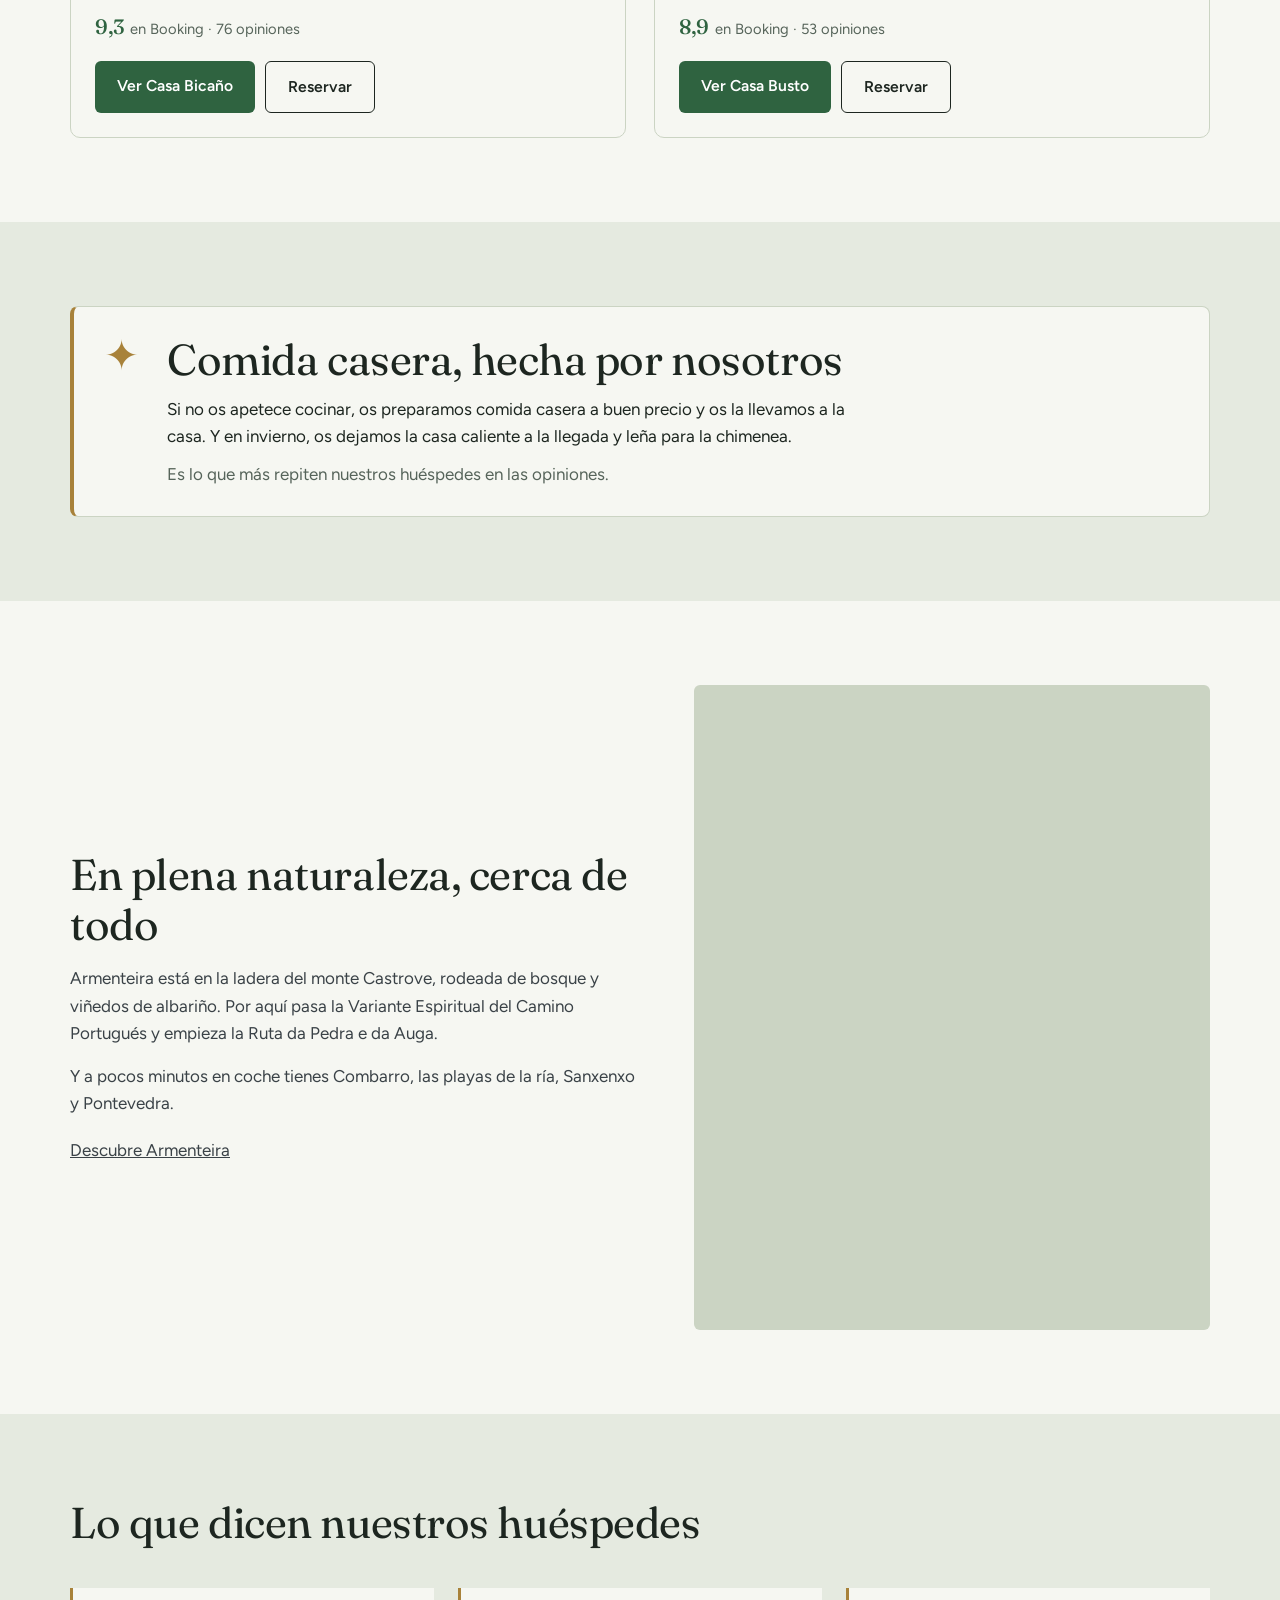
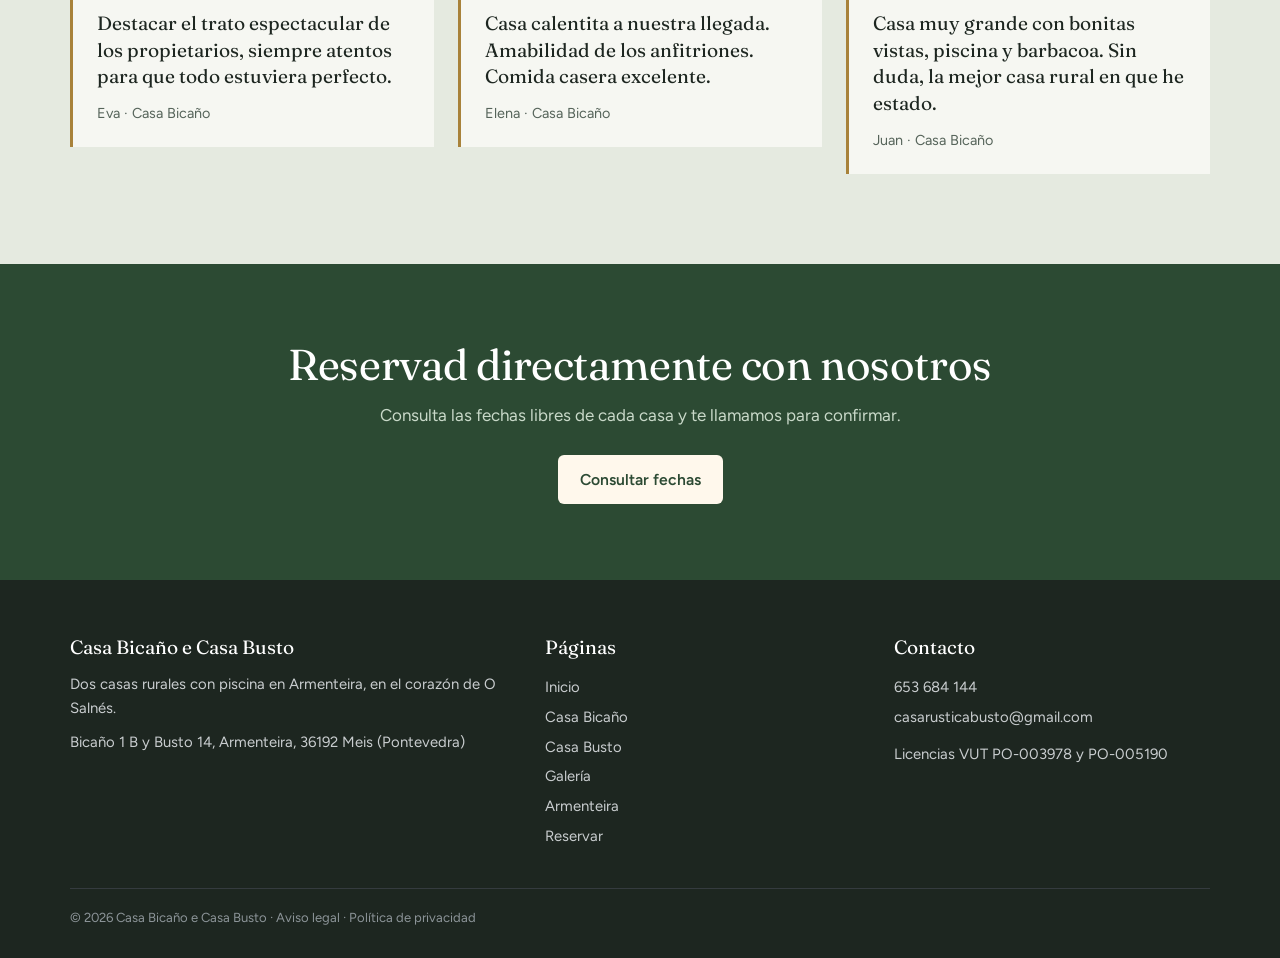
==== commit 288b5684: "Add files via upload" ====
--- a/index.html
+++ b/index.html
@@ -1,404 +1,104 @@
-<!DOCTYPE html>
+<!doctype html>
 <html lang="es">
 <head>
 <meta charset="utf-8">
 <meta name="viewport" content="width=device-width, initial-scale=1">
-<title>Casa Portomeiro · Casa rural en Val do Dubra, Galicia</title>
-<meta name="description" content="Casa Portomeiro: casa rural en Val do Dubra (A Coruña) para hasta 10 personas. 5 habitaciones, cocina para 10, terraza, barbacoa y futbolín. Reserva online.">
-<meta property="og:title" content="Casa Portomeiro · Casa rural en Val do Dubra">
-<meta property="og:description" content="5 habitaciones, cocina para 10, terraza, barbacoa y futbolín. Reserva directa con la propietaria.">
-<meta property="og:type" content="website">
-<meta name="theme-color" content="#2E4A3B">
-<link rel="preconnect" href="https://fonts.googleapis.com">
-<link rel="preconnect" href="https://fonts.gstatic.com" crossorigin>
-<link href="https://fonts.googleapis.com/css2?family=DM+Sans:opsz,wght@9..40,400;9..40,500;9..40,700&family=Fraunces:opsz,wght@9..144,300;9..144,400;9..144,600&display=swap" rel="stylesheet">
-<script>document.documentElement.classList.add('js')</script>
-<link rel="stylesheet" href="css/style.css">
+<meta name="robots" content="noindex, nofollow">
+<title>Casa Bicaño e Casa Busto · Armenteira</title>
+<meta name="description" content="Casa Bicaño y Casa Busto: dos casas rurales con piscina en Armenteira (Meis), en O Salnés, para familias, grupos y peregrinos. Reserva directa.">
+<link rel="preconnect" href="https://fonts.googleapis.com"><link rel="preconnect" href="https://fonts.gstatic.com" crossorigin>
+<link href="https://fonts.googleapis.com/css2?family=Figtree:wght@400;500;600;700&family=Fraunces:ital,opsz,wght@0,9..144,400;0,9..144,500;1,9..144,400&display=swap" rel="stylesheet">
+<link rel="stylesheet" href="styles.css">
+<script src="app.js" defer></script>
 </head>
 <body>
-
-<!-- Iconos (sprite SVG) -->
-<svg width="0" height="0" style="position:absolute" aria-hidden="true">
-  <defs>
-    <symbol id="i-bed" viewBox="0 0 24 24"><path d="M3 18v-7a2 2 0 0 1 2-2h14a2 2 0 0 1 2 2v7M3 15h18M3 18v2M21 18v2M7 9V7a1 1 0 0 1 1-1h3a1 1 0 0 1 1 1v2"/></symbol>
-    <symbol id="i-users" viewBox="0 0 24 24"><circle cx="9" cy="8" r="3"/><path d="M3 20c0-3.3 2.7-6 6-6s6 2.7 6 6"/><circle cx="17" cy="9" r="2.5"/><path d="M17 14c2.5 0 4.5 2 4.5 4.5"/></symbol>
-    <symbol id="i-bath" viewBox="0 0 24 24"><path d="M4 12h16v3a4 4 0 0 1-4 4H8a4 4 0 0 1-4-4v-3zM6 12V6a2 2 0 0 1 4 0M6 19l-1 2M18 19l1 2"/></symbol>
-    <symbol id="i-access" viewBox="0 0 24 24"><circle cx="10" cy="4.5" r="1.8"/><path d="M10 8v6h5l2 5M10 11h5"/><path d="M7.5 12.5a5 5 0 1 0 7 6.5"/></symbol>
-    <symbol id="i-utensils" viewBox="0 0 24 24"><path d="M6 3v7a2 2 0 0 0 2 2v9M10 3v7a2 2 0 0 1-2 2M18 3c-2 1-3 4-3 8h3v10"/></symbol>
-    <symbol id="i-tv" viewBox="0 0 24 24"><rect x="3" y="5" width="18" height="12" rx="2"/><path d="M8 21h8M12 17v4"/></symbol>
-    <symbol id="i-book" viewBox="0 0 24 24"><path d="M4 5a2 2 0 0 1 2-2h13v16H6a2 2 0 0 0-2 2V5zM4 19h15"/></symbol>
-    <symbol id="i-dice" viewBox="0 0 24 24"><rect x="4" y="4" width="16" height="16" rx="3"/><g fill="currentColor" stroke="none"><circle cx="9" cy="9" r="1.2"/><circle cx="15" cy="15" r="1.2"/><circle cx="12" cy="12" r="1.2"/><circle cx="15" cy="9" r="1.2"/><circle cx="9" cy="15" r="1.2"/></g></symbol>
-    <symbol id="i-flame" viewBox="0 0 24 24"><path d="M12 3c1 3 5 5 5 10a5 5 0 0 1-10 0c0-2 1-3 2-4 0 2 1 3 2 3 0-3-1-5 1-9z"/></symbol>
-    <symbol id="i-sun" viewBox="0 0 24 24"><circle cx="12" cy="12" r="4"/><path d="M12 2v2M12 20v2M2 12h2M20 12h2M5 5l1.4 1.4M17.6 17.6L19 19M5 19l1.4-1.4M17.6 6.4L19 5"/></symbol>
-    <symbol id="i-wifi" viewBox="0 0 24 24"><path d="M2 9a15 15 0 0 1 20 0M5 12.5a10 10 0 0 1 14 0M8.5 16a5 5 0 0 1 7 0"/><circle cx="12" cy="19" r="1"/></symbol>
-    <symbol id="i-car" viewBox="0 0 24 24"><path d="M5 16v-5l2-5h10l2 5v5M3 16h18M7 16v2M17 16v2"/><circle cx="8" cy="13" r=".6"/><circle cx="16" cy="13" r=".6"/></symbol>
-    <symbol id="i-snow" viewBox="0 0 24 24"><path d="M12 3v18M4.2 7.5l15.6 9M4.2 16.5l15.6-9"/></symbol>
-    <symbol id="i-wash" viewBox="0 0 24 24"><rect x="4" y="3" width="16" height="18" rx="2"/><circle cx="12" cy="13" r="4"/><path d="M8 7h.01M11 7h.01"/></symbol>
-    <symbol id="i-paw" viewBox="0 0 24 24"><circle cx="8" cy="9" r="1.5"/><circle cx="16" cy="9" r="1.5"/><circle cx="12" cy="6.5" r="1.5"/><path d="M8 17c0-3 2-5 4-5s4 2 4 5-2 3-4 3-4 0-4-3z"/></symbol>
-    <symbol id="i-pin" viewBox="0 0 24 24"><path d="M12 21s7-6.5 7-12a7 7 0 0 0-14 0c0 5.5 7 12 7 12z"/><circle cx="12" cy="9" r="2.5"/></symbol>
-    <symbol id="i-chat" viewBox="0 0 24 24"><path d="M4 20l1.5-4A8 8 0 1 1 8 18.5L4 20z"/></symbol>
-    <symbol id="i-ball" viewBox="0 0 24 24"><circle cx="12" cy="12" r="8.5"/><path d="M12 8l3 2.2-1.1 3.5h-3.8L9 10.2 12 8zM12 8V3.5M15 10.2l4.2-1.3M13.9 13.7l2.6 3.4M10.1 13.7l-2.6 3.4M9 10.2L4.8 8.9"/></symbol>
-    <symbol id="i-tree" viewBox="0 0 24 24"><path d="M12 21v-6M12 15a5 5 0 1 1 0-10 5 5 0 0 1 0 10z"/></symbol>
-    <symbol id="i-check" viewBox="0 0 24 24"><path d="M5 12.5l4.5 4.5L19 7.5"/></symbol>
-    <symbol id="i-arrow" viewBox="0 0 24 24"><path d="M5 12h14M13 6l6 6-6 6"/></symbol>
-    <symbol id="i-cal" viewBox="0 0 24 24"><rect x="3.5" y="5" width="17" height="15" rx="2"/><path d="M3.5 10h17M8 3v4M16 3v4"/></symbol>
-    <symbol id="i-camera" viewBox="0 0 24 24"><path d="M4 8h3l1.5-2h7L17 8h3v11H4z"/><circle cx="12" cy="13" r="3.5"/></symbol>
-  </defs>
-</svg>
-
-<div class="progress" id="progress" aria-hidden="true"></div>
-
-<!-- ============ NAV ============ -->
-<header class="nav" id="nav">
-  <a href="#inicio" class="nav__logo">Casa <em>Portomeiro</em></a>
-  <nav class="nav__links" id="navLinks" aria-label="Principal">
-    <a href="#casa">La casa</a>
-    <a href="#habitaciones">Habitaciones</a>
-    <a href="#espacios">Espacios</a>
-    <a href="#galeria">Galería</a>
-    <a href="#entorno">Entorno</a>
-    <a href="#reservar" class="btn btn--small">Reservar</a>
-  </nav>
-  <button class="nav__burger" id="burger" aria-label="Abrir menú" aria-expanded="false"><span></span><span></span></button>
-</header>
-
+<div id="cabecera"></div>
 <main>
-
-<!-- ============ HERO ============ -->
-<section class="hero" id="inicio">
-  <div class="hero__bg ph ph--hero" data-parallax="0.35">
-    <img src="fotos/hero.jpg" alt="Casa Portomeiro, casa rural en Val do Dubra" fetchpriority="high">
-    <span class="ph__label"><svg><use href="#i-camera"/></svg> fotos/hero.jpg</span>
-  </div>
-  <div class="hero__shade"></div>
-  <div class="hero__content" id="heroContent">
-    <p class="eyebrow hero__eyebrow">Casa rural · Val do Dubra · Galicia</p>
-    <h1 class="hero__title"><span class="line"><span>Casa</span></span><span class="line"><span><em>Portomeiro</em></span></span></h1>
-    <p class="hero__sub">Cinco habitaciones, una cocina para diez y una terraza enorme.<br>El plan perfecto para juntar a la familia y los amigos.</p>
-    <div class="hero__cta">
-      <a href="#reservar" class="btn">Reservar fechas <svg class="ic"><use href="#i-arrow"/></svg></a>
-      <a href="#casa" class="btn btn--ghost">Descubrir la casa</a>
-    </div>
-  </div>
-  <a href="#casa" class="hero__scroll" aria-label="Bajar"><span></span></a>
-</section>
-
-<!-- ============ CIFRAS ============ -->
-<section class="stats" aria-label="La casa en cifras">
-  <div class="stat reveal" style="--d:0ms"><b data-count="10">0</b><span>huéspedes</span></div>
-  <div class="stat reveal" style="--d:100ms"><b data-count="5">0</b><span>habitaciones</span></div>
-  <div class="stat reveal" style="--d:200ms"><b data-count="2">0</b><span>baños</span></div>
-  <div class="stat reveal" style="--d:300ms"><b data-count="10">0</b><span>comensales en la cocina</span></div>
-</section>
-
-<!-- ============ LA CASA ============ -->
-<section class="section manifesto" id="casa">
-  <p class="eyebrow reveal">La casa</p>
-  <p class="manifesto__text" id="manifesto">Una casa grande, luminosa y pensada para juntarse. Aquí el plan es sentarse todos a la mesa, jugar una partida, encender la barbacoa y olvidarse del reloj. Tú pones las ganas, Casa Portomeiro pone el resto.</p>
-</section>
-
-<!-- ============ HABITACIONES ============ -->
-<section class="section rooms" id="habitaciones">
-  <div class="section__head">
-    <p class="eyebrow reveal">Dormir</p>
-    <h2 class="h2 reveal">Cinco habitaciones<br><em>para hasta diez personas</em></h2>
-    <p class="lead reveal">Tres habitaciones con cama de matrimonio y dos con dos camas individuales, para que cada grupo se organice como quiera.</p>
-  </div>
-
-  <div class="rooms__grid">
-    <article class="room reveal" style="--d:0ms">
-      <div class="ph ph--a"><img src="fotos/habitacion-1.jpg" alt="Habitación doble 1" loading="lazy"><span class="ph__label"><svg><use href="#i-camera"/></svg> habitacion-1.jpg</span></div>
-      <div class="room__body"><h3>Habitación doble <small>nº 1</small></h3><p><svg class="ic"><use href="#i-bed"/></svg> Cama de matrimonio (adaptada) · 2 personas</p></div>
-    </article>
-    <article class="room reveal" style="--d:100ms">
-      <div class="ph ph--b"><img src="fotos/habitacion-2.jpg" alt="Habitación doble 2" loading="lazy"><span class="ph__label"><svg><use href="#i-camera"/></svg> habitacion-2.jpg</span></div>
-      <div class="room__body"><h3>Habitación doble <small>nº 2</small></h3><p><svg class="ic"><use href="#i-bed"/></svg> Cama de matrimonio · 2 personas</p></div>
-    </article>
-    <article class="room reveal" style="--d:200ms">
-      <div class="ph ph--c"><img src="fotos/habitacion-3.jpg" alt="Habitación doble 3" loading="lazy"><span class="ph__label"><svg><use href="#i-camera"/></svg> habitacion-3.jpg</span></div>
-      <div class="room__body"><h3>Habitación doble <small>nº 3</small></h3><p><svg class="ic"><use href="#i-bed"/></svg> Cama de matrimonio · 2 personas</p></div>
-    </article>
-    <article class="room reveal" style="--d:0ms">
-      <div class="ph ph--b"><img src="fotos/habitacion-4.jpg" alt="Habitación con dos camas 4" loading="lazy"><span class="ph__label"><svg><use href="#i-camera"/></svg> habitacion-4.jpg</span></div>
-      <div class="room__body"><h3>Dos camas <small>nº 4</small></h3><p><svg class="ic"><use href="#i-bed"/></svg> 2 camas individuales · 2 personas</p></div>
-    </article>
-    <article class="room reveal" style="--d:100ms">
-      <div class="ph ph--a"><img src="fotos/habitacion-5.jpg" alt="Habitación con dos camas 5" loading="lazy"><span class="ph__label"><svg><use href="#i-camera"/></svg> habitacion-5.jpg</span></div>
-      <div class="room__body"><h3>Dos camas <small>nº 5</small></h3><p><svg class="ic"><use href="#i-bed"/></svg> 2 camas individuales · 2 personas</p></div>
-    </article>
-    <article class="room room--note reveal" style="--d:200ms">
-      <svg class="ic ic--xl"><use href="#i-access"/></svg>
-      <h3>Habitación adaptada en planta baja</h3>
-      <p>Es la única habitación de la planta baja y está adaptada para sillas de ruedas, con baño adaptado también en la planta baja.</p>
-      <a href="#accesible" class="link">Ver accesibilidad <svg class="ic"><use href="#i-arrow"/></svg></a>
-    </article>
-  </div>
-</section>
-
-<!-- ============ ESPACIOS ============ -->
-<section class="section spaces" id="espacios">
-  <div class="section__head">
-    <p class="eyebrow reveal">Vivir la casa</p>
-    <h2 class="h2 reveal">Espacios para<br><em>compartir</em></h2>
-  </div>
-
-  <article class="space">
-    <div class="space__media mask"><div class="ph ph--c" data-parallax-img><img src="fotos/cocina.jpg" alt="Cocina amplia con mesa para diez" loading="lazy"><span class="ph__label"><svg><use href="#i-camera"/></svg> cocina.jpg</span></div></div>
-    <div class="space__text reveal">
-      <span class="space__icon"><svg class="ic"><use href="#i-utensils"/></svg></span>
-      <h3>Cocina para diez</h3>
-      <p>Una cocina amplia con mesa para 10 comensales. El sitio donde empiezan las sobremesas que no se acaban.</p>
-    </div>
-  </article>
-
-  <article class="space space--rev">
-    <div class="space__media mask"><div class="ph ph--a" data-parallax-img><img src="fotos/juegos.jpg" alt="Rincón de juegos de mesa en la cocina" loading="lazy"><span class="ph__label"><svg><use href="#i-camera"/></svg> juegos.jpg</span></div></div>
-    <div class="space__text reveal">
-      <span class="space__icon"><svg class="ic"><use href="#i-dice"/></svg></span>
-      <h3>Sala de juegos de mesa</h3>
-      <p>Dentro de la propia cocina, un rincón con juegos de mesa para las tardes de lluvia.</p>
-    </div>
-  </article>
-
-  <article class="space">
-    <div class="space__media mask"><div class="ph ph--b" data-parallax-img><img src="fotos/salon.jpg" alt="Salón con televisión y libros" loading="lazy"><span class="ph__label"><svg><use href="#i-camera"/></svg> salon.jpg</span></div></div>
-    <div class="space__text reveal">
-      <span class="space__icon"><svg class="ic"><use href="#i-tv"/></svg></span>
-      <h3>Salón con tele y libros</h3>
-      <p>Un salón para desconectar: televisión para la película de la noche y libros para quien prefiere el silencio.</p>
-    </div>
-  </article>
-
-  <article class="space space--rev">
-    <div class="space__media mask"><div class="ph ph--c" data-parallax-img><img src="fotos/terraza.jpg" alt="Terraza amplia con mesa exterior" loading="lazy"><span class="ph__label"><svg><use href="#i-camera"/></svg> terraza.jpg</span></div></div>
-    <div class="space__text reveal">
-      <span class="space__icon"><svg class="ic"><use href="#i-sun"/></svg></span>
-      <h3>Terraza muy amplia</h3>
-      <p>Una terraza grande con mesa para comer fuera. Desayunar, comer y cenar al aire libre en pleno campo gallego.</p>
-    </div>
-  </article>
-
-  <article class="space">
-    <div class="space__media mask"><div class="ph ph--a" data-parallax-img><img src="fotos/barbacoa.jpg" alt="Barbacoa para hacer churrascos" loading="lazy"><span class="ph__label"><svg><use href="#i-camera"/></svg> barbacoa.jpg</span></div></div>
-    <div class="space__text reveal">
-      <span class="space__icon"><svg class="ic"><use href="#i-flame"/></svg></span>
-      <h3>Barbacoa para churrascos</h3>
-      <p>Barbacoa para hacer unos buenos churrascos y comer en la mesa de la terraza. Lo único que te falta es la carne.</p>
-    </div>
-  </article>
-
-  <article class="space space--rev">
-    <div class="space__media mask"><div class="ph ph--b" data-parallax-img><img src="fotos/futbolin.jpg" alt="Futbolín de la casa" loading="lazy"><span class="ph__label"><svg><use href="#i-camera"/></svg> futbolin.jpg</span></div></div>
-    <div class="space__text reveal">
-      <span class="space__icon"><svg class="ic"><use href="#i-ball"/></svg></span>
-      <h3>Futbolín</h3>
-      <p>¿Quién manda en la casa? Se decide en el futbolín. <strong>50 céntimos</strong> por dos partidas de 7 bolas.</p>
-    </div>
-  </article>
-</section>
-
-<!-- ============ GALERÍA (scroll horizontal) ============ -->
-<section class="gallery" id="galeria" aria-label="Galería de fotos">
-  <div class="gallery__pin">
-    <div class="gallery__head"><p class="eyebrow">Galería</p><h2 class="h2">Mira por <em>dentro</em></h2></div>
-    <div class="gallery__track" id="galleryTrack">
-      <figure class="g ph ph--a"><img src="fotos/galeria-1.jpg" alt="Casa Portomeiro, foto 1" loading="lazy"><span class="ph__label"><svg><use href="#i-camera"/></svg> galeria-1.jpg</span></figure>
-      <figure class="g g--tall ph ph--b"><img src="fotos/galeria-2.jpg" alt="Casa Portomeiro, foto 2" loading="lazy"><span class="ph__label"><svg><use href="#i-camera"/></svg> galeria-2.jpg</span></figure>
-      <figure class="g ph ph--c"><img src="fotos/galeria-3.jpg" alt="Casa Portomeiro, foto 3" loading="lazy"><span class="ph__label"><svg><use href="#i-camera"/></svg> galeria-3.jpg</span></figure>
-      <figure class="g g--wide ph ph--a"><img src="fotos/galeria-4.jpg" alt="Casa Portomeiro, foto 4" loading="lazy"><span class="ph__label"><svg><use href="#i-camera"/></svg> galeria-4.jpg</span></figure>
-      <figure class="g g--tall ph ph--c"><img src="fotos/galeria-5.jpg" alt="Casa Portomeiro, foto 5" loading="lazy"><span class="ph__label"><svg><use href="#i-camera"/></svg> galeria-5.jpg</span></figure>
-      <figure class="g ph ph--b"><img src="fotos/galeria-6.jpg" alt="Casa Portomeiro, foto 6" loading="lazy"><span class="ph__label"><svg><use href="#i-camera"/></svg> galeria-6.jpg</span></figure>
-      <figure class="g g--wide ph ph--a"><img src="fotos/galeria-7.jpg" alt="Casa Portomeiro, foto 7" loading="lazy"><span class="ph__label"><svg><use href="#i-camera"/></svg> galeria-7.jpg</span></figure>
-      <figure class="g ph ph--c"><img src="fotos/galeria-8.jpg" alt="Casa Portomeiro, foto 8" loading="lazy"><span class="ph__label"><svg><use href="#i-camera"/></svg> galeria-8.jpg</span></figure>
+<section class="hero">
+  <img data-casa="bicano" data-foto="1" data-eager="1" alt="Casa Bicaño con su piscina en Armenteira">
+  <div class="wrap">
+    <div class="rotulo"><small>Armenteira · Meis · Rías Baixas</small><h1>Casa Bicaño <span>e</span> Casa Busto</h1></div>
+    <p class="lead">Dos casas rurales con piscina, a un paseo del monasterio de Armenteira. Para familias, grupos y peregrinos.</p>
+    <div class="acciones">
+      <a class="btn" href="reservar.html">Ver disponibilidad</a>
+      <a class="btn claro" href="#casas">Conocer las casas</a>
     </div>
   </div>
 </section>
 
-<!-- ============ ACCESIBILIDAD ============ -->
-<section class="section access" id="accesible">
-  <div class="access__card reveal">
-    <div class="access__icon"><svg class="ic ic--xl"><use href="#i-access"/></svg></div>
-    <div>
-      <p class="eyebrow eyebrow--light">Accesibilidad</p>
-      <h2 class="h2 h2--light">Una casa pensada<br><em>para todos</em></h2>
-      <p>La única habitación de la planta baja está adaptada para personas en silla de ruedas, igual que el baño de esa misma planta. Además, hay un segundo baño en la planta de arriba.</p>
-      <ul class="ticks">
-        <li><svg class="ic"><use href="#i-check"/></svg> Habitación adaptada para silla de ruedas, en la planta baja</li>
-        <li><svg class="ic"><use href="#i-check"/></svg> Baño adaptado en la planta baja</li>
-        <li><svg class="ic"><use href="#i-check"/></svg> Segundo baño en la planta superior</li>
-      </ul>
+<section class="bloque" id="casas">
+  <div class="wrap aparece">
+    <h2>Elige tu casa</h2>
+    <p style="margin-top:12px">Las dos son de la misma familia, están a poco más de un kilómetro una de otra y se alquilan enteras. Si sois muchos, podéis reservar las dos.</p>
+    <div class="casas">
+      <article class="casa-card">
+        <img data-casa="bicano" data-foto="2" alt="Casa Bicaño">
+        <div class="cuerpo">
+          <h3>Casa Bicaño</h3>
+          <div class="mini"><span><b>4</b> habitaciones</span><span><b>3</b> baños</span><span><b>200</b> m²</span><span>Piscina</span><span>2 chimeneas</span></div>
+          <p>Casa de piedra con porche de vistas al valle, barbacoa y jardín. Admite mascotas bajo consulta.</p>
+          <span class="nota-casa"><b>9,3</b> en Booking · 76 opiniones</span>
+          <div class="acc"><a class="btn" href="bicano.html">Ver Casa Bicaño</a><a class="btn claro" href="reservar.html?casa=bicano">Reservar</a></div>
+        </div>
+      </article>
+      <article class="casa-card">
+        <img data-casa="busto" data-foto="1" alt="Piscina de Casa Busto">
+        <div class="cuerpo">
+          <h3>Casa Busto</h3>
+          <div class="mini"><span><b>5</b> habitaciones</span><span><b>4</b> baños</span><span><b>2</b> salones</span><span>Piscina de obra</span><span>Asador</span></div>
+          <p>La más grande, pensada para grupos: dos salones, jardín y piscina para pasar el día fuera.</p>
+          <span class="nota-casa"><b>8,9</b> en Booking · 53 opiniones</span>
+          <div class="acc"><a class="btn" href="busto.html">Ver Casa Busto</a><a class="btn claro" href="reservar.html?casa=busto">Reservar</a></div>
+        </div>
+      </article>
     </div>
   </div>
 </section>
 
-<!-- ============ SERVICIOS ============ -->
-<section class="section amenities">
-  <div class="section__head">
-    <p class="eyebrow reveal">Servicios</p>
-    <h2 class="h2 reveal">Todo lo que <em>necesitas</em></h2>
-  </div>
-  <ul class="amen">
-    <li class="reveal" style="--d:0ms"><svg class="ic"><use href="#i-wifi"/></svg>WiFi gratis</li>
-    <li class="reveal" style="--d:60ms"><svg class="ic"><use href="#i-snow"/></svg>Calefacción</li>
-    <li class="reveal" style="--d:120ms"><svg class="ic"><use href="#i-wash"/></svg>Lavadora y lavavajillas</li>
-    <li class="reveal" style="--d:180ms"><svg class="ic"><use href="#i-utensils"/></svg>Cocina totalmente equipada</li>
-    <li class="reveal" style="--d:0ms"><svg class="ic"><use href="#i-car"/></svg>Aparcamiento</li>
-    <li class="reveal" style="--d:60ms"><svg class="ic"><use href="#i-tree"/></svg>Jardín</li>
-    <li class="reveal" style="--d:120ms"><svg class="ic"><use href="#i-flame"/></svg>Barbacoa</li>
-    <li class="reveal" style="--d:180ms"><svg class="ic"><use href="#i-paw"/></svg>Se admiten mascotas</li>
-  </ul>
-</section>
-
-<!-- ============ ENTORNO ============ -->
-<section class="section area" id="entorno">
-  <div class="area__grid">
-    <div class="area__text">
-      <p class="eyebrow reveal">Entorno</p>
-      <h2 class="h2 reveal">En pleno<br><em>Val do Dubra</em></h2>
-      <p class="lead reveal">Casa Portomeiro está en el ayuntamiento de Val do Dubra (A Coruña). Un lugar tranquilo, ideal para caminar y desconectar.</p>
-      <ul class="near reveal">
-        <li><svg class="ic"><use href="#i-pin"/></svg><span><b>Froiz de Bembibre</b> · supermercado a 5 km</span></li>
-        <li><svg class="ic"><use href="#i-pin"/></svg><span><b>Claudio de Portomouro</b> · supermercado a 6 km</span></li>
-        <li><svg class="ic"><use href="#i-pin"/></svg><span><b>Catedral de Santiago</b> a 13 km</span></li>
-        <li><svg class="ic"><use href="#i-pin"/></svg><span><b>Castelo de Portomeiro</b> a 500 m</span></li>
-        <li><svg class="ic"><use href="#i-pin"/></svg><span><b>Rutas de senderismo</b> cerca de la casa</span></li>
-      </ul>
-      <p class="addr reveal"><svg class="ic"><use href="#i-pin"/></svg> Portomeiro 33, 15871 Val do Dubra, A Coruña</p>
-    </div>
-    <div class="area__map reveal">
-      <iframe title="Mapa de Casa Portomeiro" loading="lazy" referrerpolicy="no-referrer-when-downgrade"
-        src="https://www.openstreetmap.org/export/embed.html?bbox=-8.6260%2C42.9740%2C-8.6020%2C42.9880&amp;layer=mapnik&amp;marker=42.980944%2C-8.614139"></iframe>
-      <a class="link" target="_blank" rel="noopener" href="https://www.google.com/maps/search/?api=1&query=42.980944,-8.614139">Cómo llegar <svg class="ic"><use href="#i-arrow"/></svg></a>
+<section class="bloque gris">
+  <div class="wrap aparece">
+    <div class="casero">
+      <div class="ico" aria-hidden="true">✦</div>
+      <div>
+        <h2>Comida casera, hecha por nosotros</h2>
+        <p style="margin-top:12px">Si no os apetece cocinar, os preparamos comida casera a buen precio y os la llevamos a la casa. Y en invierno, os dejamos la casa caliente a la llegada y leña para la chimenea.</p>
+        <p style="margin-top:10px;color:var(--lousa)">Es lo que más repiten nuestros huéspedes en las opiniones.</p>
+      </div>
     </div>
   </div>
 </section>
 
-<!-- ============ RESERVAR ============ -->
-<section class="section booking" id="reservar">
-  <div class="section__head">
-    <p class="eyebrow eyebrow--light reveal">Reserva directa</p>
-    <h2 class="h2 h2--light reveal">Reserva tu <em>estancia</em></h2>
-    <p class="lead lead--light reveal">Elige las fechas, déjanos tus datos y la propietaria te escribirá por WhatsApp para confirmar la reserva.</p>
-    <p class="price-tag reveal"><b data-precio>De 150 a 200 €</b> por noche · toda la casa · hasta 10 personas</p>
+<section class="bloque">
+  <div class="wrap intro aparece">
+    <div>
+      <h2>En plena naturaleza, cerca de todo</h2>
+      <p>Armenteira está en la ladera del monte Castrove, rodeada de bosque y viñedos de albariño. Por aquí pasa la Variante Espiritual del Camino Portugués y empieza la Ruta da Pedra e da Auga.</p>
+      <p>Y a pocos minutos en coche tienes Combarro, las playas de la ría, Sanxenxo y Pontevedra.</p>
+      <p style="margin-top:20px"><a href="entorno.html">Descubre Armenteira</a></p>
+    </div>
+    <img data-casa="bicano" data-foto="3" alt="Entorno de Casa Bicaño">
   </div>
+</section>
 
-  <div class="booking__how reveal">
-    <div><b>1</b><span>Elige fechas y rellena el formulario</span></div>
-    <div><b>2</b><span>La propietaria te escribe al teléfono que indiques</span></div>
-    <div><b>3</b><span>Envías <em data-fianza>50 €</em> de fianza por Bizum o transferencia</span></div>
-    <div><b>4</b><span>El resto se paga en efectivo al llegar</span></div>
-  </div>
-
-  <div class="booking__grid">
-    <div class="card cal" id="cal">
-      <div class="cal__top">
-        <button type="button" class="cal__nav" id="calPrev" aria-label="Mes anterior"><svg class="ic" style="transform:scaleX(-1)"><use href="#i-arrow"/></svg></button>
-        <div class="cal__months" id="calTitles"></div>
-        <button type="button" class="cal__nav" id="calNext" aria-label="Mes siguiente"><svg class="ic"><use href="#i-arrow"/></svg></button>
-      </div>
-      <div class="cal__grids" id="calGrids"></div>
-      <div class="cal__legend">
-        <span><i class="dot dot--free"></i>Libre</span>
-        <span><i class="dot dot--sel"></i>Tu selección</span>
-        <span><i class="dot dot--busy"></i>Ocupado</span>
-      </div>
-      <p class="cal__status" id="calStatus">Selecciona el día de entrada y luego el de salida.</p>
-    </div>
-
-    <form class="card form" id="form" novalidate>
-      <h3>Tus datos</h3>
-
-      <div class="dates">
-        <div><label>Entrada</label><output id="outIn">—</output></div>
-        <div><label>Salida</label><output id="outOut">—</output></div>
-      </div>
-
-      <label class="field"><span>Nombre y apellidos</span>
-        <input type="text" name="nombre" autocomplete="name" required maxlength="80" placeholder="María García">
-      </label>
-      <label class="field"><span>Teléfono / WhatsApp <em>(te escribirá la propietaria)</em></span>
-        <input type="tel" name="telefono" autocomplete="tel" inputmode="tel" required maxlength="20" placeholder="600 123 456">
-      </label>
-      <label class="field"><span>Email <em>(opcional)</em></span>
-        <input type="email" name="email" autocomplete="email" maxlength="120" placeholder="tu@correo.com">
-      </label>
-      <label class="field"><span>Nº de personas</span>
-        <div class="stepper">
-          <button type="button" id="gMinus" aria-label="Menos personas">−</button>
-          <input type="number" name="personas" id="personas" min="1" max="10" value="2" required>
-          <button type="button" id="gPlus" aria-label="Más personas">+</button>
-        </div>
-      </label>
-      <label class="field"><span>Comentarios <em>(opcional)</em></span>
-        <textarea name="comentarios" rows="3" maxlength="500" placeholder="Hora aproximada de llegada, necesidades especiales…"></textarea>
-      </label>
-
-      <!-- Anti-spam (los humanos no lo ven) -->
-      <div class="hp" aria-hidden="true"><label>No rellenar<input type="text" name="web" tabindex="-1" autocomplete="off"></label></div>
-
-      <div class="summary" id="summary" hidden>
-        <div class="row"><span id="sumNights">—</span><b id="sumTotal">—</b></div>
-        <div class="row"><span>Fianza para confirmar (Bizum / transferencia)</span><b id="sumDeposit">—</b></div>
-        <div class="row"><span>Resto, en efectivo al llegar</span><b id="sumRest">—</b></div>
-        <p class="note">Precio orientativo. La propietaria confirmará el importe final contigo.</p>
-      </div>
-
-      <label class="check"><input type="checkbox" name="acepto" required>
-        <span>Entiendo que la reserva se confirma al enviar la fianza de <b data-fianza>50 €</b> y que el resto se paga en efectivo. Cancelación gratuita hasta 14 días antes.</span>
-      </label>
-
-      <p class="form__error" id="formError" role="alert" hidden></p>
-      <button type="submit" class="btn btn--block" id="submitBtn"><svg class="ic"><use href="#i-chat"/></svg> Enviar solicitud de reserva</button>
-      <p class="note center">Sin pago ahora: primero te contacta la propietaria.</p>
-    </form>
-
-    <div class="card done" id="done" hidden>
-      <div class="done__ic"><svg class="ic ic--xl"><use href="#i-check"/></svg></div>
-      <h3 id="doneTitle">¡Solicitud enviada!</h3>
-      <p id="doneText"></p>
-      <div class="done__sum" id="doneSum"></div>
-      <a class="btn btn--wa" id="doneWa" target="_blank" rel="noopener"><svg class="ic"><use href="#i-chat"/></svg> Avisar por WhatsApp</a>
-      <button type="button" class="link" id="doneAgain">Hacer otra solicitud</button>
+<section class="bloque gris">
+  <div class="wrap aparece">
+    <h2>Lo que dicen nuestros huéspedes</h2>
+    <div class="citas">
+      <figure class="cita"><blockquote>Destacar el trato espectacular de los propietarios, siempre atentos para que todo estuviera perfecto.</blockquote><footer>Eva · Casa Bicaño</footer></figure>
+      <figure class="cita"><blockquote>Casa calentita a nuestra llegada. Amabilidad de los anfitriones. Comida casera excelente.</blockquote><footer>Elena · Casa Bicaño</footer></figure>
+      <figure class="cita"><blockquote>Casa muy grande con bonitas vistas, piscina y barbacoa. Sin duda, la mejor casa rural en que he estado.</blockquote><footer>Juan · Casa Bicaño</footer></figure>
     </div>
   </div>
 </section>
 
-<!-- ============ NORMAS ============ -->
-<section class="section rules">
-  <div class="rules__grid">
-    <div class="reveal"><h4>Precio y pago</h4><p><b data-precio>Desde 150 hasta 200 €</b> por noche por toda la casa, sean las personas que sean (hasta 10). Fianza de <b data-fianza>50 €</b> por Bizum o transferencia para asegurar las fechas; el resto se abona en efectivo a la llegada.</p></div>
-    <div class="reveal" style="--d:100ms"><h4>Cancelación</h4><p>Cancelación gratuita hasta 14 días antes de la llegada.</p></div>
-    <div class="reveal" style="--d:200ms"><h4>Mascotas</h4><p>Se admiten mascotas.</p></div>
-    <div class="reveal" style="--d:300ms"><h4>Futbolín</h4><p>50 céntimos = dos partidas de 7 bolas.</p></div>
+<section class="cta">
+  <div class="wrap">
+    <h2>Reservad directamente con nosotros</h2>
+    <p>Consulta las fechas libres de cada casa y te llamamos para confirmar.</p>
+    <a class="btn" href="reservar.html">Consultar fechas</a>
   </div>
 </section>
-
 </main>
-
-<footer class="footer">
-  <div class="footer__top">
-    <div>
-      <a href="#inicio" class="nav__logo">Casa <em>Portomeiro</em></a>
-      <p>Casa rural en Val do Dubra, Galicia.</p>
-    </div>
-    <div>
-      <h5>Contacto</h5>
-      <p><a id="footWa" href="#" target="_blank" rel="noopener">WhatsApp · <span id="footTel"></span></a></p>
-      <p>Portomeiro 33<br>15871 Val do Dubra, A Coruña</p>
-    </div>
-    <div>
-      <h5>Ir a</h5>
-      <p><a href="#habitaciones">Habitaciones</a><br><a href="#espacios">Espacios</a><br><a href="#reservar">Reservar</a></p>
-    </div>
-  </div>
-  <div class="footer__bottom">
-    <span>© <span id="year"></span> Casa Portomeiro · Registro turístico <span id="footReg"></span></span>
-  </div>
-</footer>
-
-<a href="#reservar" class="fab" id="fab" aria-label="Reservar"><svg class="ic"><use href="#i-cal"/></svg> Reservar</a>
-
-<script src="js/config.js"></script>
-<script src="js/main.js"></script>
+<div id="pie"></div>
 </body>
 </html>
--- a/styles.css
+++ b/styles.css
@@ -0,0 +1,274 @@
+/* Casa Bicaño e Casa Busto — demo web · estilos compartidos */
+:root{
+  --papel:#F6F7F2;
+  --granito:#E5EAE0;
+  --granito-2:#CBD4C3;
+  --tinta:#1D2620;
+  --lousa:#56645A;
+  --castano:#2C4A33;
+  --castano-2:#A8823A;
+  --musgo:#2F6340;
+  --musgo-2:#244E32;
+  --ok:#2F6B3E;
+  --radio:6px;
+  --ancho:1180px;
+  --serif:"Fraunces", Georgia, serif;
+  --sans:"Figtree", system-ui, -apple-system, "Segoe UI", sans-serif;
+}
+*{box-sizing:border-box;margin:0;padding:0}
+html{scroll-behavior:smooth}
+body{font-family:var(--sans);font-size:17px;line-height:1.6;color:var(--tinta);background:var(--papel);-webkit-font-smoothing:antialiased}
+img{max-width:100%;display:block}
+a{color:inherit}
+:focus-visible{outline:3px solid var(--musgo);outline-offset:3px;border-radius:2px}
+h1,h2,h3{font-family:var(--serif);font-weight:400;line-height:1.15;letter-spacing:-.01em}
+h2{font-size:clamp(1.9rem,3.4vw,2.7rem)}
+h3{font-size:1.35rem}
+p{max-width:64ch}
+.wrap{width:100%;max-width:var(--ancho);margin:0 auto;padding:0 20px}
+
+/* Aviso demo */
+.demo-bar{background:var(--tinta);color:#E9E7E1;font-size:.85rem;text-align:center;padding:8px 16px}
+
+/* Cabecera */
+.head{position:sticky;top:0;z-index:50;background:rgba(251,250,247,.94);backdrop-filter:blur(8px);border-bottom:1px solid var(--granito-2)}
+.head .wrap{display:flex;align-items:center;justify-content:space-between;height:68px;gap:16px}
+.logo{font-family:var(--serif);font-size:1.3rem;text-decoration:none;color:var(--castano);white-space:nowrap}
+.nav{display:flex;gap:4px;align-items:center}
+.nav a{text-decoration:none;font-size:.95rem;padding:8px 12px;border-radius:var(--radio);color:var(--tinta)}
+.nav a:hover{background:var(--granito)}
+.nav a[aria-current="page"]{color:var(--castano);font-weight:600}
+.nav .btn{margin-left:8px}
+.menu-btn{display:none;background:none;border:1px solid var(--granito-2);border-radius:var(--radio);padding:8px 12px;font:inherit;font-size:.95rem;cursor:pointer}
+
+/* Botones */
+.btn{display:inline-block;background:var(--musgo);color:#fff !important;text-decoration:none;padding:12px 22px;border-radius:var(--radio);font-weight:600;font-size:.98rem;border:0;cursor:pointer;font-family:var(--sans);transition:background .2s}
+.btn:hover{background:var(--musgo-2)}
+.btn.claro{background:transparent;color:var(--tinta) !important;border:1.5px solid var(--tinta)}
+.btn.claro:hover{background:var(--tinta);color:#fff !important}
+.btn:disabled{opacity:.45;cursor:not-allowed}
+
+/* Hero con rótulo de tienda */
+.hero{position:relative;min-height:min(88vh,760px);display:flex;align-items:flex-end;color:#fff;overflow:hidden;background:var(--castano)}
+.hero img{position:absolute;inset:0;width:100%;height:100%;object-fit:cover}
+.hero::after{content:"";position:absolute;inset:0;background:linear-gradient(to top,rgba(20,18,15,.78) 0%,rgba(20,18,15,.2) 55%,rgba(20,18,15,.05) 100%)}
+.hero .wrap{position:relative;z-index:2;padding-bottom:64px}
+.rotulo{display:block;margin-bottom:22px;animation:colgar 1.1s cubic-bezier(.2,.8,.2,1) both}
+.rotulo small{display:block;font-size:.95rem;letter-spacing:.04em;color:#E8E2C8;margin-bottom:8px}
+.rotulo h1{font-size:clamp(2.4rem,6.5vw,4.8rem);color:#fff;line-height:1.02;font-weight:500;text-wrap:balance}
+.rotulo h1 span{font-style:italic;font-weight:400;color:#E8D9A8}
+/* Tarjetas de las dos casas */
+.casas{display:grid;grid-template-columns:1fr 1fr;gap:28px;margin-top:36px}
+.casa-card{background:var(--papel);border:1px solid var(--granito-2);border-radius:10px;overflow:hidden;display:flex;flex-direction:column}
+.casa-card img{width:100%;aspect-ratio:16/10;object-fit:cover;background:var(--granito-2)}
+.casa-card .cuerpo{padding:22px 24px 24px;display:flex;flex-direction:column;gap:10px;flex:1}
+.casa-card h3{font-size:1.6rem;color:var(--castano)}
+.casa-card .mini{display:flex;flex-wrap:wrap;gap:6px 16px;color:var(--lousa);font-size:.95rem}
+.casa-card .mini b{color:var(--tinta);font-weight:600}
+.casa-card .acc{display:flex;gap:10px;flex-wrap:wrap;margin-top:auto;padding-top:8px}
+.nota-casa{display:inline-flex;align-items:baseline;gap:6px;font-size:.92rem;color:var(--lousa)}
+.nota-casa b{font-family:var(--serif);font-size:1.3rem;color:var(--musgo);font-weight:500}
+/* Bloque destacado comida casera */
+.casero{display:grid;grid-template-columns:auto 1fr;gap:28px;align-items:start;background:var(--papel);border:1px solid var(--granito-2);border-left:4px solid var(--castano-2);border-radius:8px;padding:28px 30px}
+.casero .ico{font-family:var(--serif);font-size:2.6rem;color:var(--castano-2);line-height:1}
+/* Pestañas */
+.tabs{display:flex;gap:8px;flex-wrap:wrap;margin-bottom:22px}
+.tabs button{font:inherit;font-size:.95rem;font-weight:600;border:1px solid var(--granito-2);background:var(--papel);color:var(--tinta);border-radius:999px;padding:8px 18px;cursor:pointer}
+.tabs button[aria-pressed="true"]{background:var(--musgo);border-color:var(--musgo);color:#fff}
+.tira{display:grid;grid-template-columns:repeat(4,1fr);gap:10px;margin-top:30px}
+.tira button{border:0;padding:0;background:var(--granito-2);border-radius:var(--radio);overflow:hidden;aspect-ratio:4/3;cursor:zoom-in}
+.tira img{width:100%;height:100%;object-fit:cover}
+@media (max-width:900px){.casas{grid-template-columns:1fr}.tira{grid-template-columns:repeat(2,1fr)}.casero{grid-template-columns:1fr;gap:10px}}
+/* Tarifas */
+.tarifas{display:grid;grid-template-columns:repeat(3,1fr);border:1px solid var(--granito-2);border-radius:var(--radio);background:var(--papel);margin-top:28px}
+.tarifas div{padding:22px;border-right:1px solid var(--granito-2)}
+.tarifas div:last-child{border-right:0}
+.tarifas b{display:block;font-family:var(--serif);font-weight:400;font-size:2rem;color:var(--musgo)}
+.tarifas h3{font-size:1.1rem;color:var(--castano)}
+.tarifas p{color:var(--lousa);font-size:.93rem;margin-top:4px}
+/* Barras de puntuación */
+.barras{display:grid;grid-template-columns:repeat(2,1fr);gap:14px 40px;margin-top:30px}
+.barra{display:grid;grid-template-columns:1fr auto;gap:6px;font-size:.95rem}
+.barra i{grid-column:1/-1;height:6px;border-radius:3px;background:var(--granito-2);position:relative;overflow:hidden}
+.barra i::after{content:"";position:absolute;inset:0;width:var(--v);background:var(--castano)}
+.barra b{font-variant-numeric:tabular-nums}
+@media (max-width:900px){.tarifas{grid-template-columns:1fr}.tarifas div{border-right:0;border-bottom:1px solid var(--granito-2)}.tarifas div:last-child{border-bottom:0}.barras{grid-template-columns:1fr}}
+@media (max-width:560px){.grados{width:60px;height:60px;font-size:1.1rem;top:-14px;right:-10px}}
+@keyframes colgar{from{transform:translateY(-24px) rotate(-2deg);opacity:0}to{transform:none;opacity:1}}
+.hero p.lead{font-size:clamp(1.05rem,1.8vw,1.3rem);max-width:40ch;margin-bottom:26px;color:#F3F1EC}
+.hero .acciones{display:flex;gap:12px;flex-wrap:wrap}
+.hero .btn.claro{color:#fff !important;border-color:#fff}
+.hero .btn.claro:hover{background:#fff;color:var(--tinta) !important}
+
+/* Cabecera de página interior */
+.page-head{background:var(--granito);padding:56px 0 44px;border-bottom:1px solid var(--granito-2)}
+.page-head h1{font-size:clamp(2.2rem,5vw,3.4rem);color:var(--castano)}
+.page-head p{color:var(--lousa);margin-top:10px;font-size:1.1rem}
+
+/* Secciones */
+section.bloque{padding:84px 0}
+section.bloque.gris{background:var(--granito)}
+.intro{display:grid;grid-template-columns:1.1fr 1fr;gap:56px;align-items:center}
+.intro p{margin-top:16px;color:#3A4247}
+.intro img{border-radius:var(--radio);aspect-ratio:4/5;object-fit:cover;width:100%}
+
+/* Datos rápidos */
+.datos{display:grid;grid-template-columns:repeat(4,1fr);border-top:1px solid var(--granito-2);border-bottom:1px solid var(--granito-2)}
+.datos div{padding:26px 18px;border-right:1px solid var(--granito-2)}
+.datos div:last-child{border-right:0}
+.datos b{display:block;font-family:var(--serif);font-weight:400;font-size:1.9rem;color:var(--castano)}
+.datos span{color:var(--lousa);font-size:.95rem}
+
+/* Destacados */
+.destacados{display:grid;grid-template-columns:repeat(3,1fr);gap:28px;margin-top:40px}
+.destacado img{width:100%;aspect-ratio:4/3;object-fit:cover;border-radius:var(--radio);background:var(--granito-2)}
+.destacado h3{margin-top:16px;color:var(--castano)}
+.destacado p{margin-top:6px;color:#3A4843;font-size:.98rem}
+@media (max-width:900px){.destacados{grid-template-columns:1fr}}
+
+/* Sello de valoración */
+.nota{display:flex;gap:28px;flex-wrap:wrap;margin-top:28px}
+.nota div{display:flex;align-items:baseline;gap:10px}
+.nota b{font-family:var(--serif);font-weight:400;font-size:2.4rem;color:var(--musgo)}
+.nota span{color:var(--lousa);font-size:.95rem;line-height:1.3}
+
+/* Mosaico de fotos */
+.mosaico{display:grid;grid-template-columns:2fr 1fr 1fr;grid-template-rows:230px 230px;gap:10px;margin-top:36px}
+.mosaico a{overflow:hidden;border-radius:var(--radio);background:var(--granito-2)}
+.mosaico a:first-child{grid-row:span 2}
+.mosaico img{width:100%;height:100%;object-fit:cover;transition:transform .5s}
+.mosaico a:hover img{transform:scale(1.04)}
+
+/* Listas de servicios */
+.servicios{display:grid;grid-template-columns:repeat(3,1fr);gap:36px 40px;margin-top:40px}
+.servicios h3{font-size:1.15rem;margin-bottom:10px;color:var(--castano)}
+.servicios ul{list-style:none}
+.servicios li{padding:7px 0;border-bottom:1px solid var(--granito-2);font-size:.98rem}
+
+/* Normas */
+.normas{display:grid;grid-template-columns:repeat(3,1fr);gap:0;margin-top:32px;border:1px solid var(--granito-2);border-radius:var(--radio);background:var(--papel)}
+.normas div{padding:22px;border-right:1px solid var(--granito-2)}
+.normas div:last-child{border-right:0}
+.normas b{display:block;font-size:.9rem;color:var(--lousa);font-weight:500}
+.normas p{font-family:var(--serif);font-size:1.25rem;margin-top:4px}
+
+/* Opiniones */
+.citas{columns:3 300px;column-gap:24px;margin-top:40px}
+.cita{break-inside:avoid;background:var(--papel);border-left:3px solid var(--castano-2);padding:22px 24px;margin-bottom:24px}
+.cita blockquote{font-family:var(--serif);font-size:1.2rem;line-height:1.4}
+.cita footer{margin-top:12px;color:var(--lousa);font-size:.9rem}
+.puntuaciones{display:grid;grid-template-columns:repeat(2,1fr);gap:24px;margin-top:8px}
+.plataforma{background:var(--papel);border:1px solid var(--granito-2);border-radius:var(--radio);padding:28px}
+.plataforma b{font-family:var(--serif);font-weight:400;font-size:3rem;color:var(--musgo);line-height:1}
+.plataforma p{color:var(--lousa);margin-top:6px}
+
+/* Galería */
+.galeria{display:grid;grid-template-columns:repeat(auto-fill,minmax(260px,1fr));gap:10px}
+.galeria button{border:0;padding:0;background:var(--granito-2);border-radius:var(--radio);overflow:hidden;aspect-ratio:4/3;cursor:zoom-in}
+.galeria img{width:100%;height:100%;object-fit:cover;transition:transform .5s}
+.galeria button:hover img{transform:scale(1.04)}
+.lightbox{position:fixed;inset:0;background:rgba(15,14,12,.94);z-index:100;display:none;align-items:center;justify-content:center}
+.lightbox.abierto{display:flex}
+.lightbox img{max-width:92vw;max-height:84vh;object-fit:contain;border-radius:4px}
+.lightbox button{position:absolute;background:rgba(255,255,255,.12);color:#fff;border:0;font-size:1.6rem;width:52px;height:52px;border-radius:50%;cursor:pointer}
+.lightbox button:hover{background:rgba(255,255,255,.25)}
+.lb-cerrar{top:18px;right:18px}
+.lb-prev{left:18px;top:50%;transform:translateY(-50%)}
+.lb-next{right:18px;top:50%;transform:translateY(-50%)}
+.lb-cont{position:absolute;bottom:18px;left:0;right:0;text-align:center;color:#ccc;font-size:.9rem}
+
+/* Entorno */
+.mapa{width:100%;height:420px;border:0;border-radius:var(--radio);margin-top:28px;background:var(--granito-2)}
+.lugares{display:grid;grid-template-columns:repeat(2,1fr);gap:0 48px;margin-top:36px}
+.lugar{display:flex;justify-content:space-between;gap:16px;padding:14px 0;border-bottom:1px solid var(--granito-2)}
+.lugar span{color:var(--lousa);white-space:nowrap}
+
+/* Reservas */
+.reserva{display:grid;grid-template-columns:1.15fr 1fr;gap:40px;align-items:start}
+.cal{background:var(--papel);border:1px solid var(--granito-2);border-radius:var(--radio);padding:22px}
+.cal-top{display:flex;align-items:center;justify-content:space-between;margin-bottom:14px}
+.cal-top h3{font-size:1.25rem;text-transform:capitalize}
+.cal-top button{background:var(--granito);border:0;width:40px;height:40px;border-radius:50%;font-size:1.1rem;cursor:pointer}
+.cal-top button:hover{background:var(--granito-2)}
+.cal-top button:disabled{opacity:.3;cursor:default}
+.dias{display:grid;grid-template-columns:repeat(7,1fr);gap:4px;text-align:center}
+.dias .dow{font-size:.8rem;color:var(--lousa);padding-bottom:6px}
+.dia{aspect-ratio:1;border:0;background:transparent;border-radius:var(--radio);font:inherit;font-size:.95rem;cursor:pointer;color:var(--tinta)}
+.dia:hover:not(:disabled){background:var(--granito)}
+.dia:disabled{color:#B8B5AE;cursor:not-allowed}
+.dia.ocupado{text-decoration:line-through;color:#B39A8A}
+.dia.rango{background:#D7E6D9;border-radius:0}
+.dia.ini,.dia.fin{background:var(--musgo);color:#fff}
+.leyenda{display:flex;gap:18px;flex-wrap:wrap;margin-top:14px;font-size:.85rem;color:var(--lousa)}
+.leyenda i{display:inline-block;width:12px;height:12px;border-radius:3px;margin-right:6px;vertical-align:-1px}
+.form{background:var(--papel);border:1px solid var(--granito-2);border-radius:var(--radio);padding:26px}
+.resumen{background:var(--granito);border-radius:var(--radio);padding:16px 18px;margin-bottom:20px;font-size:.95rem}
+.resumen .fila{display:flex;justify-content:space-between;padding:3px 0}
+.resumen .total{border-top:1px solid var(--granito-2);margin-top:8px;padding-top:8px;font-weight:700}
+label{display:block;font-size:.9rem;font-weight:600;margin:14px 0 6px}
+input,select,textarea{width:100%;font:inherit;font-size:1rem;padding:11px 13px;border:1px solid #C9C5BC;border-radius:var(--radio);background:#fff;color:var(--tinta)}
+textarea{min-height:90px;resize:vertical}
+.fila2{display:grid;grid-template-columns:1fr 1fr;gap:14px}
+.nota-form{font-size:.85rem;color:var(--lousa);margin-top:12px}
+.form .btn{width:100%;margin-top:20px;padding:14px}
+.exito{display:none;text-align:center;padding:20px 6px}
+.exito.visible{display:block}
+.exito h3{color:var(--ok);margin-bottom:8px}
+.error{color:#9B2C2C;font-size:.9rem;margin-top:10px;min-height:1.2em}
+
+/* CTA final */
+.cta{background:var(--castano);color:#E9F0E8;text-align:center;padding:76px 0}
+.cta h2{color:#fff}
+.cta p{margin:12px auto 26px;color:#C9D9C9}
+.cta .btn{background:#FFF8EC;color:var(--castano) !important}
+.cta .btn:hover{background:#fff}
+
+/* Pie */
+.pie{background:var(--tinta);color:#C9CDCF;padding:52px 0 30px;font-size:.93rem}
+.pie .cols{display:grid;grid-template-columns:1.4fr 1fr 1fr;gap:32px}
+.pie h4{font-family:var(--serif);font-weight:400;color:#fff;font-size:1.2rem;margin-bottom:10px}
+.pie a{text-decoration:none;display:block;padding:3px 0}
+.pie a:hover{color:#fff}
+.pie .legal{border-top:1px solid #353B3F;margin-top:36px;padding-top:18px;font-size:.82rem;color:#8C9498}
+
+/* Aparición suave, solo una vez por sección */
+.aparece{opacity:0;transform:translateY(14px);transition:opacity .7s,transform .7s}
+.aparece.visto{opacity:1;transform:none}
+
+@media (prefers-reduced-motion:reduce){
+  *{animation:none !important;transition:none !important}
+  .aparece{opacity:1;transform:none}
+}
+
+/* Responsive */
+@media (max-width:900px){
+  .menu-btn{display:block}
+  .nav{display:none;position:absolute;top:68px;left:0;right:0;background:var(--papel);flex-direction:column;align-items:stretch;padding:10px 16px 18px;border-bottom:1px solid var(--granito-2)}
+  .nav.abierto{display:flex}
+  .nav a{padding:12px}
+  .nav .btn{margin:8px 0 0;text-align:center}
+  .intro,.reserva{grid-template-columns:1fr;gap:32px}
+  .intro img{aspect-ratio:4/3}
+  .datos{grid-template-columns:repeat(2,1fr)}
+  .datos div:nth-child(2){border-right:0}
+  .datos div:nth-child(-n+2){border-bottom:1px solid var(--granito-2)}
+  .servicios{grid-template-columns:1fr 1fr}
+  .normas{grid-template-columns:1fr}
+  .normas div{border-right:0;border-bottom:1px solid var(--granito-2)}
+  .normas div:last-child{border-bottom:0}
+  .mosaico{grid-template-columns:1fr 1fr;grid-template-rows:260px 150px 150px}
+  .mosaico a:first-child{grid-column:span 2;grid-row:auto}
+  .mosaico a:nth-child(n+6){display:none}
+  .lugares,.puntuaciones{grid-template-columns:1fr}
+  .pie .cols{grid-template-columns:1fr}
+}
+@media (max-width:560px){
+  body{font-size:16px}
+  section.bloque{padding:60px 0}
+  .servicios{grid-template-columns:1fr}
+  .fila2{grid-template-columns:1fr}
+  .rotulo{padding:16px 22px 14px}
+  .hero .wrap{padding-bottom:40px}
+  .lb-prev,.lb-next{top:auto;bottom:60px;transform:none}
+}
+input[type=radio],input[type=checkbox]{accent-color:var(--musgo)}
